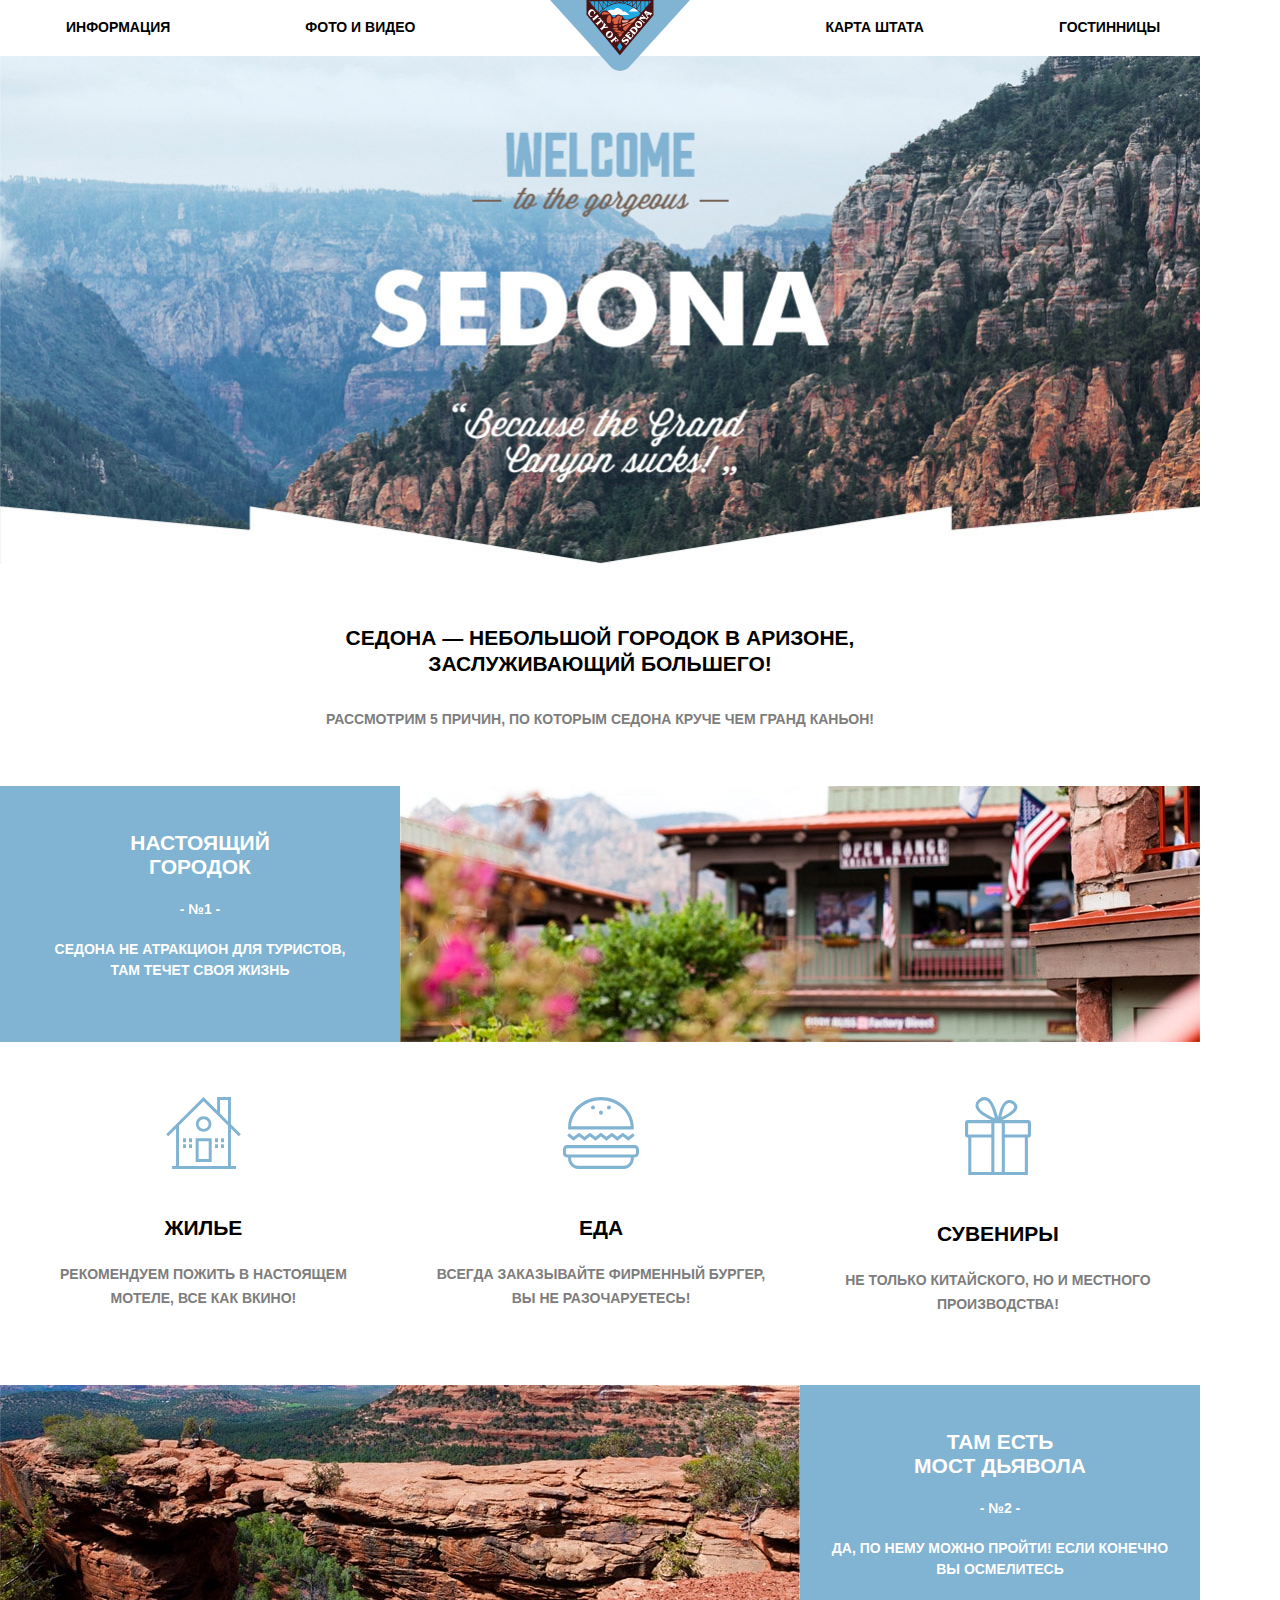
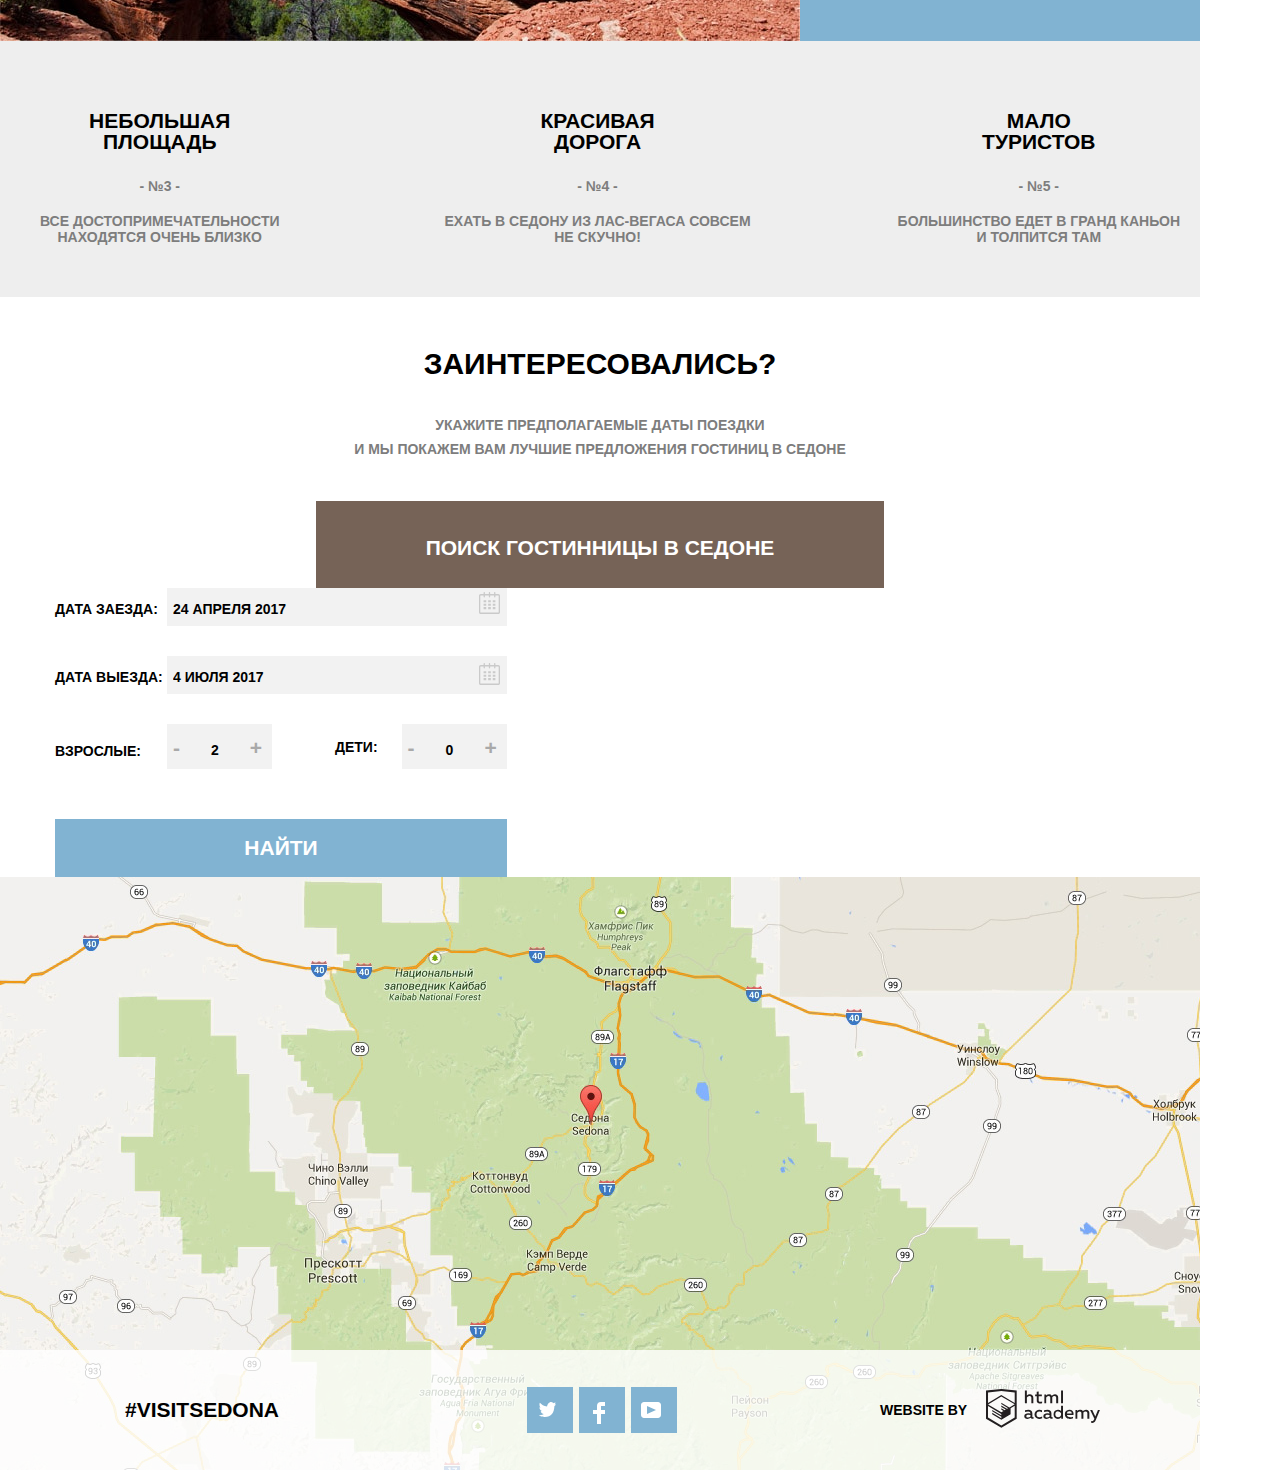
==== index.html @ 0175abb4 "сетка и адаптация размеров" ====
<!DOCTYPE html>
<html lang='ru'>
  <head>
    <meta charset='utf-8'>
    <title>HTML Academy: Sedona</title>
	<link href="css/normalize.css" rel="stylesheet">
    <link href="css/style.css" rel="stylesheet">
    <link href="https://fonts.googleapis.com/css?family=PT+Sans:400,700" rel="stylesheet">
    </head>
      <body>
        <header class='main-header'>
          <nav class='main-navigation'>
            <ul class='site-navigation'>
              <li class='nav-item1'><a href='#'>Информация</a></li>
              <li class='nav-item2'><a href='#'>Фото и видео</a></li>
              <li class='main-header-logo'><a class='main-header-logo' href='index.html'><img src='svg/logo-sedona.svg'  alt='Logo for project Sedona'></a></li>
		      <li class='nav-item4'><a href='#'>Карта штата</a></li>
              <li class='nav-item5'><a href='#'>Гостинницы<a></li>
            </ul>
          </nav>
	      <div class='logo-image'>
	        <img src='img/sedona-logo.jpg' width='1200' height='508' alt='Logo picture Sedona'>
	      </div>
    </header>
    <main class='container'>
      <div>
        <p class='container-title'>
		  Седона — небольшой городок в Аризоне, <br> заслуживающий большего!
		</p>
        <p class='container-text'>
		  Рассмотрим 5 причин, по которым Седона круче чем Гранд Каньон!
		</p>
      </div>
      <div class='picture-service-1'>
	    <div class='block-picture-house'>
		  <h3 class='visually-hidden'>
		    Изображение города
		  </h3>
		  <img src='img/hotel-photo.jpg' class='service-picture-1' alt='sedona promo'>
		</div>
        <div class='service-block-1'>
			<p class='picture-title'>
			  Настоящий <br> городок
			</p> 
			<p class='picture-text'>
			  - №1 -
			</p>
			<p class='info-text'>
			  Седона не атракцион для туристов, <br> там течет своя жизнь 
			</p>
		</div>
      </div>
	  
      <section class='service'>
        <h2 class='visually-hidden'>
		  Услуги Седоны
		</h2>
        <ul class='service-content'>
          <li class='service-item-1'>
            <img src='svg/icon-1.svg' height='72px' alt='Жилье'>
            <p class='item-title'>
              Жилье
            </p class='service-article-1'>
            <p>
              Рекомендуем пожить в настоящем <br> мотеле, все как вкино!
            </p>
          </li>
          <li class='service-item-2'>
            <img src='svg/icon-3.svg' height='72px' alt='Еда'>
            <p class='item-title'>
              Еда
            </p>
            <p class='service-article-2'>
              Всегда заказывайте фирменный бургер, <br> вы не разочаруетесь! 
            </p>
          </li>
          <li class='service-item'>
            <img src='svg/icon-2.svg' height='78px' alt='Сувениры'>
            <p class='item-title'>
              Сувениры
            </p>
            <p class='service-article-3'>
              Не только китайского, но и местного <br> производства!  
            </p>
          </li>
        </ul>  
      </section>
      <div class='picture-service-2'>
	    <div class='block-picture-bridge'>
		  <h3 class='visually-hidden'>
		    Изображение моста
	      </h3>
          <img src='img/devil-photo.jpg' height='256' width='800' alt='sedona promo'>
		</div>
        <div class='service-block-1'>
		  <p class='picture-title'>
		    Там есть <br> Мост Дьявола 
		  </p>
          <p class='picture-text'>
		    - №2 -
		  </p>
          <p class='info-text'>
		    Да, по нему можно пройти! Если конечно <br> вы осмелитесь
		  </p>
		</div>
      </div>
      <section class='info-345'>
        <h2 class='visually-hidden'>
		  Информация о Седоне
		</h2>
        <ul class='service-2'>
          <li class='service-item-3'>
            <p class='item-title-service'>
              Небольшая <br> площадь
            </p>
            <p class='infoindex-2'>
              - №3 -
            </p>
            <p>
              Все достопримечательности <br> находятся очень близко 
            </p>  
          </li>
          <li class='service-item-4'>
            <p class='item-title-service'>
              Красивая <br> дорога
            </p>
            <p class='infoindex-2'>
              - №4 -
            </p>
            <p>
              Ехать в Седону из Лас-Вегаса совсем <br> не скучно!  
            </p>  
          </li>
          <li class='service-item'>
            <p class='item-title-service'>
              Мало <br> туристов 
            </p>
            <p class='infoindex-2'>
              - №5 -
            </p>
            <p>
            Большинство едет в Гранд Каньон <br> и толпится там  
            </p>  
          </li>
        </ul>  
      </section>
      <section class='registration'>
	    <div class='registration-text'>
		  <p class='container-title-2'>
		    Заинтересовались?
		  </p>
		  <p class='container-text button-container'>
		    Укажите предполагаемые даты поездки <br> и мы покажем вам лучшие предложения гостиниц в Седоне
		  </p> 
		</div>
		<div class='search-data-button'>
		  <a class='search-data' href='#'>
		    Поиск гостинницы в Седоне
		  </a>
		</div>
      </section>
	</main> 
    <section class='reservation-block'> 
      <form action='https://echo.htmlacademy.ru' method='post'>
        <div class='departure-block'>
		  <label class='departure-label' for='departure-in'>
			Дата заезда:   
		  </label>
		  <div class='input-wrap'>
		    <input
			  class='departure-input'
		      value='24 апреля 2017'
			  type='text'
			  name='departure-in'
			  id='departure-in'
			  placeholder='24 апреля 2017'
			>
			<svg class='calendar-in' xmlns='http://www.w3.org/2000/svg' width='21' height='22' viewBox='0 0 21 22'>
			  <path class='calendar-path' fill='#cacaca' d='M19.251 2.025h-2.845V.648c0-.381-.294-.689-.656-.689-.363 0-.656.308-.656.689v1.377h-3.938V.648c0-.381-.294-.689-.655-.689-.363 0-.657.308-.657.689v1.377H5.906V.648c0-.381-.294-.689-.656-.689-.363 0-.657.308-.657.689v1.377H1.75C.784 2.025 0 2.847 0 3.862v16.302C0 21.179.784 22 1.75 22h17.501c.966 0 1.749-.821 1.749-1.836V3.862c0-1.015-.783-1.837-1.749-1.837zm.437 18.139a.448.448 0 0 1-.437.459H1.75a.45.45 0 0 1-.438-.459V3.862a.45.45 0 0 1 .438-.459h2.844v1.378c0 .381.294.689.657.689.362 0 .656-.308.656-.689V3.403h3.938v1.378c0 .381.294.689.657.689.361 0 .655-.308.655-.689V3.403h3.938v1.378c0 .381.293.689.656.689.362 0 .656-.308.656-.689V3.403h2.845c.241 0 .437.206.437.459v16.302z'/><path fill='#cacaca' d='M4.594 8.225h2.625v2.066H4.594zM4.594 11.668h2.625v2.067H4.594zM4.594 15.112h2.625v2.066H4.594zM9.188 15.112h2.625v2.066H9.188zM9.188 11.668h2.625v2.067H9.188zM9.188 8.225h2.625v2.066H9.188zM13.781 15.112h2.625v2.066h-2.625zM13.781 11.668h2.625v2.067h-2.625zM13.781 8.225h2.625v2.066h-2.625z'/>
			</svg>
			<span class='visually-hidden'>
			  календарь
			</span>	
		  </div>
        </div>	
        <div class='departure-block'>
		  <label class='departure-label' for='departure-out'>
		    Дата выезда:   
		  </label>
		  <div class='input-wrap'>
		    <input
			  class='departure-input'
			  value='4 июля 2017'
			  type='text'
			  name='departure-out'
			  id='departure-out'
			  placeholder='4 июля 2017'
		    >
		    <svg class='calendar-out' xmlns='http://www.w3.org/2000/svg' width='21' height='22' viewBox='0 0 21 22'>
		      <path class='calendar-path' fill='#cacaca' d='M19.251 2.025h-2.845V.648c0-.381-.294-.689-.656-.689-.363 0-.656.308-.656.689v1.377h-3.938V.648c0-.381-.294-.689-.655-.689-.363 0-.657.308-.657.689v1.377H5.906V.648c0-.381-.294-.689-.656-.689-.363 0-.657.308-.657.689v1.377H1.75C.784 2.025 0 2.847 0 3.862v16.302C0 21.179.784 22 1.75 22h17.501c.966 0 1.749-.821 1.749-1.836V3.862c0-1.015-.783-1.837-1.749-1.837zm.437 18.139a.448.448 0 0 1-.437.459H1.75a.45.45 0 0 1-.438-.459V3.862a.45.45 0 0 1 .438-.459h2.844v1.378c0 .381.294.689.657.689.362 0 .656-.308.656-.689V3.403h3.938v1.378c0 .381.294.689.657.689.361 0 .655-.308.655-.689V3.403h3.938v1.378c0 .381.293.689.656.689.362 0 .656-.308.656-.689V3.403h2.845c.241 0 .437.206.437.459v16.302z'/><path fill='#cacaca' d='M4.594 8.225h2.625v2.066H4.594zM4.594 11.668h2.625v2.067H4.594zM4.594 15.112h2.625v2.066H4.594zM9.188 15.112h2.625v2.066H9.188zM9.188 11.668h2.625v2.067H9.188zM9.188 8.225h2.625v2.066H9.188zM13.781 15.112h2.625v2.066h-2.625zM13.781 11.668h2.625v2.067h-2.625zM13.781 8.225h2.625v2.066h-2.625z'/>
		    </svg>
		    <span class='visually-hidden'>
		      календарь
		    </span>	
          </div>
		</div>
		
        <div class='visitors-block'>		
          <div class='adult-block'>
            <div class='wrapper-people-1'>
		      <div class='adult-label'>
				<label for='adult'>
				  Взрослые:
				</label>
			  </div>
			  <div class='people-number-block'>
			    <span class='visually-hidden'>
				  минус
				</span>
				<button class='button-minus' type='button'>
				  -
				</button>
				<input class='people-input' type='search-text' name='adult' id='adult' value='2' placeholder='2'>
				<span class='visually-hidden'>
				  плюс
				</span>
				<button class='button-plus' type='button'>
				  +
				</button>
			  </div>
		    </div>
          </div>		
		  <div class='child-block'>
            <div class='wrapper-people-2'>
			  <div class='child-label'>
		        <label class='children-label' for='adult'>
			      Дети:
			    </label>
			  </div>
			  <div class='people-number-block' >
			    <span class='visually-hidden'>
			      минус
			    </span>
				<button class='button-minus' type='button'>
				  -
				</button>
				<input class='people-input' type='search-text' name='adult' id='adult' value='0' placeholder='0'>
				<span class='visually-hidden'>
				  плюс
				</span>
				<button class='button-plus' type='button'>
				  +
				</button>
			  </div>
            </div>
		  </div>
        </div>		
        <div >	
          <button class='search-button-index'>
            найти
          </button>
        </div>	
      </form>
	  
	  
    </section>
	<section class='map'>
      <img class='map_img' src='img/map.jpg' alt='Седона на карте'>
    </section>
	<footer class='footer-contacts footer-margin'>
	  <div class='contacts'>
        <div class='footer-block-tag'>
          <p class='footer-tag'>
            <a href='#'>
			  #visitsedona
			</a> 
          </p>
        </div>
        <div class='footer-block-social'>
		  <div class='social-button'>
			<a href='#'>
			  <span class='visually-hidden'>
			    Twitter-web
			  </span>
			  <svg xmlns="http://www.w3.org/2000/svg" xmlns:xlink="http://www.w3.org/1999/xlink" width="17" height="15" viewBox="0 0 17 15">
			    <path fill="#FFF" d="M10.95.144c1.685-.496 2.984.27 3.577 1.179.673-.231 1.331-.481 2.011-.708a2.345 2.345 0 0 1-.857 1.768c.685.17 1.304-.491 1.304-.491-.169 1-1.006 1.788-1.563 2.024-.231 6.75-3.175 11.217-10.077 11.082h-.446c-.41 0-4.164-.46-4.898-1.887 2.271.196 3.893-.422 4.693-1.177-.96-.3-2.679-.477-2.979-2.95.349.106.564.228 1.19.119C1.705 8.247.374 7.53.448 5.33c.285.328 1.067.536 1.34.472C1.085 5.561-.182 2.442.894.85c1.818 1.854 3.735 3.606 7.152 3.773C8.254 2.33 9.183.793 10.95.144z"/>
			  </svg>   
			</a>
		  </div>
		  <div class='social-button'>
		    <a href='#'>
			  <span class='visually-hidden'>Facebook-web</span>
			    <svg xmlns="http://www.w3.org/2000/svg" width="12" height="22" viewBox="0 0 12 22">
				  <path fill="#FFF" d="M12 4V0H8a4 4 0 0 0-4 4v4H0v4h4v10h4V12h4V8H8V4h4z"/>
				</svg>		   
			</a>
		  </div>
		  <div class='social-button'>
		    <a href='#'>
			  <span class='visually-hidden'>
			    Youtube-web
			  </span>
			  <svg xmlns='http://www.w3.org/2000/svg' xmlns:xlink='http://www.w3.org/1999/xlink' width='20' height='16' viewBox='0 0 20 16'>
			    <path fill='#ffffff' d='M17 0H3C1.35 0 0 1.35 0 3v10c0 1.65 1.35 3 3 3h14c1.65 0 3-1.35 3-3V3c0-1.65-1.35-3-3-3zM6.027 11.998V4.002L15.014 8l-8.987 3.998z'/>
			  </svg>
			</a>
		  </div>	 
        </div>	
        <div class='footer-block-copyrite'> 
          <div class='footer-text-1'>
		    website by 
	      </div>
		  <div class='footer-text-2'>
		    <span class='visually-hidden'>
			  logo-html-academy
			</span>
			<a href='https://htmlacademy.ru/'>
			  <svg id="Layer_1" data-name="Layer 1" xmlns="http://www.w3.org/2000/svg" width='114' viewBox="0 0 108.08 36.85"><title>logo-htmlacademy</title>
				<path class='footer-copyrite-path' d="M44.61,26.88a2,2,0,0,0,.55-0.1v1.33a3.25,3.25,0,0,1-1.18.21,1.67,1.67,0,0,1-1.67-1,4.84,4.84,0,0,1-3.14,1.08c-1.51,0-2.91-.83-2.91-2.55,0-2.13,2-2.79,3.71-2.79a11.08,11.08,0,0,1,2.17.25v-0.3c0-1-.76-1.77-2.19-1.77a7.42,7.42,0,0,0-3,.64v-1.7a10.21,10.21,0,0,1,3.19-.55c2.36,0,3.81,1.12,3.81,3.65v3a0.54,0.54,0,0,0,.49.59h0.17Zm-6.44-1.13A1.35,1.35,0,0,0,39.63,27h0.11a3.39,3.39,0,0,0,2.41-1V24.58a9.72,9.72,0,0,0-1.81-.21c-1,0-2.16.33-2.16,1.38h0Zm12.36-6.11a5,5,0,0,1,2.57.64V22a4.08,4.08,0,0,0-2.3-.7,2.75,2.75,0,1,0,0,5.49,5,5,0,0,0,2.43-.64v1.71a6.27,6.27,0,0,1-2.76.57A4.21,4.21,0,0,1,46,24.51q0-.21,0-0.41a4.32,4.32,0,0,1,4.18-4.46h0.38Zm12.17,7.24a2,2,0,0,0,.55-0.1v1.33a3.25,3.25,0,0,1-1.18.21,1.67,1.67,0,0,1-1.67-1,4.84,4.84,0,0,1-3.14,1.08c-1.51,0-2.91-.83-2.91-2.55,0-2.13,2-2.79,3.71-2.79a11.08,11.08,0,0,1,2.17.25v-0.3c0-1-.76-1.77-2.19-1.77a7.42,7.42,0,0,0-3,.64v-1.7a10.21,10.21,0,0,1,3.19-.55c2.36,0,3.81,1.12,3.81,3.65v3a0.54,0.54,0,0,0,.49.59h0.17Zm-6.44-1.13A1.35,1.35,0,0,0,57.73,27h0.11a3.39,3.39,0,0,0,2.41-1V24.58a9.72,9.72,0,0,0-1.81-.21c-1.06,0-2.16.33-2.16,1.38h0ZM73,16V28.2H71.35V26.88a3.88,3.88,0,0,1-3.19,1.54,4.4,4.4,0,0,1,0-8.78,3.81,3.81,0,0,1,3,1.3V16H73Zm-4.53,5.22a2.76,2.76,0,1,0,0,5.52A2.86,2.86,0,0,0,71.15,25V23A2.91,2.91,0,0,0,68.49,21.27ZM79,19.64c3.31,0,4.46,2.68,3.92,5.09H76.7c0.21,1.5,1.67,2.11,3.19,2.11a6.11,6.11,0,0,0,2.64-.59v1.6a7.14,7.14,0,0,1-3,.57C77,28.42,74.78,27,74.78,24a4.18,4.18,0,0,1,4-4.39H79Zm0.09,1.54a2.28,2.28,0,0,0-2.44,2.1v0.06H81.3A2,2,0,0,0,79.13,21.18Zm5.73,7V19.87h1.65v1a3.81,3.81,0,0,1,2.78-1.27A2.86,2.86,0,0,1,91.89,21a4.12,4.12,0,0,1,2.91-1.33A3.06,3.06,0,0,1,98,23V28.2h-1.9V23.05a1.59,1.59,0,0,0-1.42-1.75H94.42a2.8,2.8,0,0,0-2.07,1.12V28.2h-1.9V23.05A1.59,1.59,0,0,0,89,21.31H88.8a3,3,0,0,0-2.21,1.29v5.63H84.86Zm21.31-8.33h1.9l-3.91,9.46c-0.9,2.17-2.09,2.86-3.35,2.86a4.76,4.76,0,0,1-1.1-.14V30.46a2.86,2.86,0,0,0,.85.12c0.9,0,1.58-.64,2.07-1.9l0.17-.42-4-8.4h2l2.86,6.29ZM38.73,1.46V6.22a3.81,3.81,0,0,1,2.7-1.14,3.25,3.25,0,0,1,3.44,3.4v5.15H43V8.72a1.81,1.81,0,0,0-1.61-2h-0.3a2.93,2.93,0,0,0-2.32,1.39v5.52h-1.9V1.46h1.9ZM49.94,2.31v3h3V6.91h-3v3.81c0,1.1.5,1.46,1.58,1.46a4.49,4.49,0,0,0,1.69-.33v1.6A6.8,6.8,0,0,1,51,13.8a2.55,2.55,0,0,1-2.86-2.74V6.89H46.58V5.26h1.5V2.74Zm5.4,11.31V5.28H57v1A3.81,3.81,0,0,1,59.77,5a2.86,2.86,0,0,1,2.6,1.33A4.12,4.12,0,0,1,65.28,5,3.06,3.06,0,0,1,68.44,8.4v5.21h-1.9V8.46a1.59,1.59,0,0,0-1.42-1.75H64.89a2.8,2.8,0,0,0-2.07,1.12v5.78h-1.9V8.46A1.59,1.59,0,0,0,59.5,6.71H59.27A3,3,0,0,0,57.06,8v5.63H55.34ZM71.17,1.45H73V13.6H71.17V1.45ZM14.71,0H14.55L0,1.54V28.21l14.55,8.66,14.55-8.66V1.54Zm12.5,27.1L14.55,34.64,1.9,27.12V16.18l12.59,7.5V25L5.86,19.9v1.31l8.68,5.21v1.39L5.87,22.65V24l8.68,5.21,8.75-5.24V18.31L27.2,16V27.12Zm0-12.53-3.48,2-1.6,1L14.51,13v1.31L21,18.23H21l-0.14.09-1,.54-5.37-3.2V17l4.24,2.52-1,.67-3.2-1.9v1.31l2.1,1.24L14.5,22.1,2,14.65,14.51,7.11Zm0-1.32L14.49,5.76,1.91,13.25v-10L14.56,1.92,27.21,3.25v10h0Z" transform="translate(0 -0.02)" fill="#231f20"/>
			  </svg>
			</a>
			<h3 class='visually-hidden'>
			  html academy
			</h3>
	      </div>
	    </div>
	  </div> 
    </footer>
  </body>
</html>
---- css/style.css ----
body {
  font-family: 'PTSans', Arial, sans-serif;
  font-size: 14px;
  font-weight: bold;
  color: black;
  text-transform: uppercase;
  list-style: none;
  height: 26px;
  width: 1200px;
}

.main-navigation{
	display:flex;
	flex-direction:row;
    align-content: flex-start;
}
.nav-item5{
	list-style: none;
}

.nav-item1,
.nav-item2,
.nav-item4,
.main-header-logo{
	color:black;
	padding-right: 135px;
	list-style: none;
}


.nav-item1,
.nav-item2,
.nav-item4,
.nav-item5{
	margin-bottom: 20px;
}


.main-header-logo{
	min-width: 140px;
	min-height: 70px;
}

.main-header-logo{
  z-index:1;  
}

.site-navigation{
	position: absolute;
	box-sizing:border-box;
	display:flex;
	align-items:center;
	margin:0;
	width:1200px;
	padding-left:66px;
}

.logo-image{
	position: relative;
    z-index:-1;
    margin-top:56px;	
}

.site-navigation a:hover,
.site-navigation a:focus,
.site-navigation a:active{
  color: #81b3d2;
}

.navigation-current{
	color: #766357;
	list-style:none;
}

.button:hover,
.button:focus,
.button:active {
  background-color: #663d15;
}

.block-picture-house{
	box-sizing:border-box;
	max-width:800px;
	order: 2;
}

.picture-service-2{
	display:flex;
	flex-direction:row;	
	height:256px;
}

.picture-service-1{
	display:flex;
	flex-direction:row;	
	height:256px;
}

.service{
	display: flex;
	flex-direction: row;
	padding-left:20px; 
	padding-top: 25px;
}

.service-item{
	align-items:center;
}

.service-item-1{
    padding-right:90px; 
	box-sizing:border-box;
	min-width: 280px;
}
.service-item-2{
	padding-right:80px; 
	box-sizing:border-box;
	min-width: 290px;
}
.service-item-3{
	padding-right:165px;
	box-sizing:border-box;
}
.service-item-4{
	padding-right:147px;
}

.block-picture-house{
	box-sizing: border-box;
	min-width: 800px;
	min-height: 256px;
}

.footer-text-1{
    align-self:center;	
}

.container{
	box-sizing:border-box;
	margin-top:40px;
}

.footer-text-2{
	align-self:center;
}

.service-block-1{
	color: white;
	background-color: #81b3d2;
	width:400px;
	height: 256px;
	text-align: center;
	padding-top: 24px;
	box-sizing:border-box;
	order: 1;
	padding-left:31px;
	padding-right:31px;
}

.infoindex-2{
	box-sizing: border-box;
	padding-top:5px;
	padding-bottom:5px;
}

.block-picture-bridge{
	box-sizing: border-box;
	min-width: 800px;
	min-height: 256px;

}

.picture-title{
	font-size: 21px;
	font-weight: bold;
	min-height: 21px;
}

.picture-text{
	box-sizing: border-box;
	margin-top: 22px;
	margin-bottom:22px;
}


.visually-hidden {
  position: absolute;
  clip: rect(0 0 0 0);
  width: 1px;
  height: 1px;
  margin: -1px;
}

.map_img{
	max-width:1200px;
}

a {
  text-decoration: none;
  color: black;
}

.service-2{
	background-color: #eeeeee;
	display: flex;
	flex-direction: row;
	margin: 0;
	min-height: 256px;
	box-sizing: border-box;
	text-align: center;
	color: #7d7d7d;
	list-style: none;
	padding-top: 30px;
}

.service-block{
	text-align: center;
}

.service-content{
	list-style: none;
	display: flex;
	margin:0;
}

.info-text{
	line-height: 21px;
	font-size: 14px;	
}

.service,
.container-text{
	text-align: center;
	color: #7d7d7d;
	list-style: none;
	line-height: 24px;
	margin-top: 30px;
	margin-bottom: 55px;
}

.button-container{
	margin-bottom: 40px;
}

.registration{
	box-sizing: border-box;
	min-height:290px;
	text-align: center;
	display: flex;
	flex-direction:column;
	justify-content: flex-end;
}

.container-title-2{
    color: black;
    font-size: 30px;
    text-align: center;	
	min-height: 36px;
	margin-top:50px;
	
}

.search-data-button{
	background-color: #766357;
	box-sizing: border-box;
	width: 568px;
	height: 87px;
	text-align: center;
	padding-top: 34px;
	align-self: center;
}

.info-345{
	box-sizing: border-box;
	min-height:255;
}


.item-title,
.container-title{
	color: black;
    font-size: 21px;
	font-weight: bold;
    text-align: center;	
	line-height: 26px;
	padding-top:18px;
}

.item-title-service{
	color: black;
    font-size: 21px;
	font-weight: bold;
    text-align: center;	
	line-height: 21px;
	padding-top:18px;
}

.search-data-button:hover{
background-color: #8d796d;	
}

.search-data{
	color: white;
	font-size: 21px;
	font-weight: bold;
	text-align: center;
	line-height: 26px;
	
}

.button-search{
	font: inherit;
	background-color: #81b3d2;
	color: white;
	font-size: 21px;
	line-height: 26px;
	font-weight: bold;
	text-align: center;
	text-transform: uppercase;
	border: none;
}

.button-search:hover {
	background-color: #669ec0;
}


.search-block{
	font-weight: bold;
}

.button-minus {
	font-size: 21px;
	font-weight: bold;
	color: #a9a9a9;
	background-color: #f2f2f2;
	border: none;
	cursor: pointer;
	line-height: 26px;
}

.button-plus {
	font-size: 21px;
	line-height: 26px;
	font-weight: bold;
 	color: #a9a9a9;
	background-color: #f2f2f2;
	border: none;
	cursor: pointer;
	margin-right:-13px;
	margin-top: 10px;
	
}

.reservation-block{
	font-family: 'PTSans', Arial, sans-serif;
	font-size: 14px;
	font-weight: bold;
	color: black;
	text-transform: uppercase;
    list-style: none;
    line-height: 26px;
	width: 568px;
	padding-left: 55px;
	padding-right: 55px;
	box-sizing: border-box;
}

.clear-float{
	clear: both;
}

.input-wrap{
   font: inherit;
   background: #f2f2f2;	
   min-width: 340px;
   box-sizing: border-box;
   padding: 4px;   
}

.departure-input{
    font-size: 14px;
    font-weight: bold;
    color: black;
    text-transform: uppercase;
	color: black;
	border: none;
	background: transparent;
	min-width: 300px;
	padding-bottom: 2px;
}

.departure-label{
	min-width: 112px;
	padding-top: 8px;
	
}

.departure-block {
     margin-bottom: 30px;
     display: flex; 	 
}

.adult-label{
	box-sizing: border-box;
    width: 112px;
	padding-top: 8px;
}

.children-label{
	box-sizing: border-box;
	position: relative;
	width: 112px;
	padding-top: 8px;
	padding-left: 45px;
	margin-right:24px;
}



.people-number-block{
	box-sizing: border-box;
	background: #f2f2f2;	
    width: 105px;
    box-sizing: border-box;
	
}

.wrapper-people-1{
	display:flex;
	box-sizing: border-box;
	width:235px;
	align-items:center;
}

.wrapper-people-2{
	display:flex;
	box-sizing: border-box;
	width:218px;
	align-items:center;
}

.visitors-block{
	display:flex;
	box-sizing: border-box;
	width: 458px;
}

.search-text{
	color:black;
}

.people-input{	
    font: inherit;
	background-color:transparent;
    box-sizing: border-box;
	border: none;
}

.map{
	position:absolute; 
	position: bottom;
	z-index:-1;
}

.footer-contacts{
	position: relative;
	background-color: rgba(255,255,255,0.8);
	z-index:1;
}

.footer-margin{
	margin-top:473px;
}

.contacts{
	display:flex;
	margin-left: 125px;
	margin-right:100px;
	justify-content: space-between;	
    min-height:120px;
}

.footer-tag a {
	font-size: 21px;
	font-weight: bold;
	line-height: 26px;
}

.footer-tag a:hoover{
	cursor: pointer;
}

.footer-block-tag{
	display:flex;
	justify-content:center;
	align-items:center;
	box-sizing: border-box;
	width: 155;
}


.footer-block-social{
	display:flex;
	justify-content:center;
	align-items:center;
	box-sizing: border-box;
	width: 155;
	margin-left: 50px;
}

.footer-block-copyrite{
	display:flex;
	justify-content:space-between;
	box-sizing: border-box;
	width: 220px;
	align-items:center;
}

.social-button{
	padding-top: 15px;
	padding-right: 5px;
	background-color: #81b3d2;
	text-align: center;
	box-sizing: border-box;
	width: 46px;
	height: 46px;
	text-align: center;
	
}

.social-button a{
	text-align: center;
}

.social-button:hover,
.social-button:focus,
.button-search:hover,
.button-search:focus,
.search-button-index:hover,
.search-button-index:focus{
	background-color: #669ec0;
	box-sizing: border-box;
}

.footer-copyrite-path: hover,
.footer-copyrite-path: focus{
	fill: #81b3d2;
}

.calendar-path: active,
.calendar-path: focuse,
.calendar-path: hover{
	fill: #81b3d2;
}

.button-plus: hover,
.button-plus: focus,
.button-minus: focus,
.button-minus: hover{
	fill: #81b3d2;
}

.adult-block{
	box-sizing: border-box;
}

.child-block{
	box-sizing: border-box;
	width: 230px;
}

.people-input{
	font: inherit;
	width: 50px;
	height: 38px;
	text-align: center;
	background-color: #f2f2f2;
	border: none;
}

.calendar-in {	
	top: 63px;
	right: 63px;
	cursor: pointer;
	background: none;
	border: none;
}  

.calendar-out{
    position: relative;
	cursor: pointer;
    top: 3px;
}


.infrastructure,
.house-type,
.price-option{
	border:none;
}

.price-option{
	position:right;
	margin-left:318px;	
}


.filter-ul{
	 list-style: none;
}

.filter-li {
	padding-bottom: 29px;
	font-size: 14px;
	line-height: 21px;
}

.filter-title-1,
.filter-title-2{
   font-size: 16px;
   font-weight: bold;
   line-height: 21px;
   padding-left:30px;
   padding-top:30px;
}

.filter-title-3{
   font-size: 16px;
   font-weight: bold;
   line-height: 21px;
   padding-top:30px;
}

.price-input{
	font: inherit;
	background: transparent;
	border: 2px solid white;
	border-radius: 2px;
	outline: none;
	cursor: pointer;
    color: white;
    box-sizing: border-box;	
	height: 30px;
}

.filter-button{	
	font: inherit;
	font-size: 14px;
	line-height: 21px; 
	color: white;
	text-transform: uppercase;
	background: transparent;
	border: 2px solid white;
	border-radius: 2px;
	outline: none;
	cursor: pointer;	
}

.filter-button:hover,
.filter-button:focus,
.filter-button:active {
	color: black;
	background: white;
}

.filter{
  background: #365266 url("../img/bg-hotel.jpg") no-repeat;
  color: white;
  background-position: top center;
  background-repeat: no-repeat;	
  width:1200px;
  height: 218px;
  display:flex;
}

.infrastructure{
	box-sizing: border-box;
	text-align: left;
}

input[type='checkbox'] + label {
	position: relative;
	padding-bottom: 18px;
	padding-left: 42px;
	cursor: pointer;
	line-height: 21px;
}

input[type='checkbox'] + label::before {
	content: '';
	position: absolute;
	top: -4px;
	left: -6px;
	min-width: 27px;
	min-height: 23px;
	background-image: url('../svg/checkbox-off.svg');
	background-repeat: no-repeat;
}
input[type="checkbox"]:checked + label::before {
	background-image: url("../svg/checkbox-on.svg");
}
input[type="checkbox"]:disabled + label::before {
	background-image: url("../svg/checkbox-off-disabled.svg");
}
input[type="checkbox"]:disabled + label {
	color: #6a6a6a;
	cursor: auto;
}
input[type="checkbox"]:checked:disabled + label::before {
	background-image: url("../svg/checkbox-on-disabled.svg");
}
input[type="checkbox"]:checked:disabled + label {
	color: #6a6a6a;
	cursor: auto;
}
input[type="checkbox"]:focus + label {
	outline: thin dotted;
	outline: 5px auto;
}

.price-range {
  position: relative;
  margin-bottom: 32px;
  box-sizing: border-box;
  text-align:center;
}
.price-range .scale {
  min-height: 2px;
  background-color: #ffffff;
  opacity: 0.3;
}

.price-range .bar {
  width: 80%;
  height: 2px;
}

.range-toggle {
  position: absolute;
  top: -9px;
  min-width: 4px;
  min-height: 4px;
  border-radius: 50%;
  cursor: pointer;
  background: #ababab;
  border: 8px solid #ffffff;
}
.range-toggle-min {
  left: 0;
}

.range-toggle-max {
  right: 50px;
}

.search-options{
	display:flex;
	align-items:center;
	box-sizing: border-box;
	min-height: 86px;
	border-bottom: 1px solid #e5e5e5;
}
.search-criteria{
	display:flex;
}

.search-criteria{
	font-weight:bold;
}
.arrows{
	margin-left:410px
}

.search-parameters{
	display:flex;
	box-sizing: border-box;
	width:280px;
	font-size:12px;
	line-height: 18px;
	justify-content: space-between;
}

.search-parameters,
.serach-arrows{
	list-style: none;
	font-size: 12px;
	
}


.search-result{
	font-size: 21px;
	font-weight: bold;
	margin-left:73px;
	margin-right:50px;
	box-sizing: border-box;
	width:150px;
}

 .search-parameters a{
	color:#b6b6b6;
	text-decoration: underline dotted #b6b6b6;	
}

.search-parameters a:hover ,
.search-parameters a:focus,
.search-parameters a:active {
  font-size: 12px;
  min-height: 18px;
  color:#81b3d2;
  text-decoration: none;
}
.serach-results{
	margin:0;
}

.price-min-max{
	margin-bottom: 20px;
}

.price-input{
	font: inherit;
	text-align:center;
}

.search-arrows{
	display: flex;
	box-sizing: border-box;
	width: 35px;
}

.serach-arrows-path:hover,
.serach-arrows-path:focus,
.serach-arrows-path:active{
	fill: #81b3d2;
}


.house-title{
	font-size: 21px;
	color: black;
	font-weight: bold;
    text-align: left;
	
}

.catalog-list{
	display:flex;
	font-size: 14px;
	color: #b6b6b6;
	margin-left:73px;
	border-bottom: 1px solid #e5e5e5;
	align-items:center;
	box-sizing: border-box;
	height:150px;
	
}

.catalog-list .button{
	font: inherit;
	background-color: #766357;
	font-weight:bold;
}

.catalog-list .button:hover,
.catalog-list .button:focus,
.catalog-list .button:active{
	background-color: #81b3d2;
}

.button-info{
	font: inherit;
	min-width: 110px;
	min-height: 27px;
	box-sizing: border-box;
	text-align: center;
	vertical-align: center;
	background-color: #81b3d2;
	padding-top: 3px;
}

.button-reservation{
	width: 142px;
	height: 27px;
	box-sizing: border-box;
	text-align: center;
	font-size: 14px;
	background-color: #766357;
    padding-top: 3px;	
}

.button-reservation a,
.button-info a{
    color:white;
    font-weight:bold;
	line-height: 21px;
    padding-top: 15px;	
}

.rate-stars{
	margin-top:0px;
	margin-bottom:30px;
	box-sizing: border-box;
}

.rate-number{
    background-color: #f2f2f2;
	padding-top: 10px;
	min-width: 110px;
	min-height: 27px;
	text-align: center;
	line-height: 21px;
}

.catalog-picture{
	box-sizing: border-box;
	min-width:135px;
	min-height: 150px;
	padding-top:30px; 
	vertical-align:center;
}

.catalog-info{
	min-width:270px;
	min-height:150px;
	box-sizing: border-box;
	margin-left:30px;
	vertical-align:center;
	padding: 30px 0 30px 0;	
}
.catalog-rate{
	position: relative;
	text-align:right;
	width:110px;
	box-sizing: border-box;
	height:150px;
	margin-left:520px;
	padding-top:30px;
    padding-bottom:30px;
}

.arrow-up{
	margin-right:13px;
}

.catalog-type{
	position: absolute;
	box-sizing: border-box;
	min-width:110px;
	min-height:65px;
	display:flex;
	padding-top: 7px;
	flex-direction: column;
	justify-content: space-between;
}

.catalog-reservation{
	position: relative;
	box-sizing: border-box;
	min-width:142px;
	min-height:65px;
	margin-left:116px;
	display:flex;
	padding-top: 7px;
	flex-direction: column;
	justify-content: space-between;
}

.social-button{
	box-sizing: border-box;
	min-width: 46px;
	min-height: 48 px;
	margin-right: 6px;	
}

.search-button-index{
	box-sizing: border-box;
	width:452px;
	min-height:58px;
	border:none;
	background-color:#81b3d2;
	font: inherit;
	color: white;
    font-size: 21px;
    text-transform: uppercase;
    line-height: 26px;
	margin-top: 50px;
}
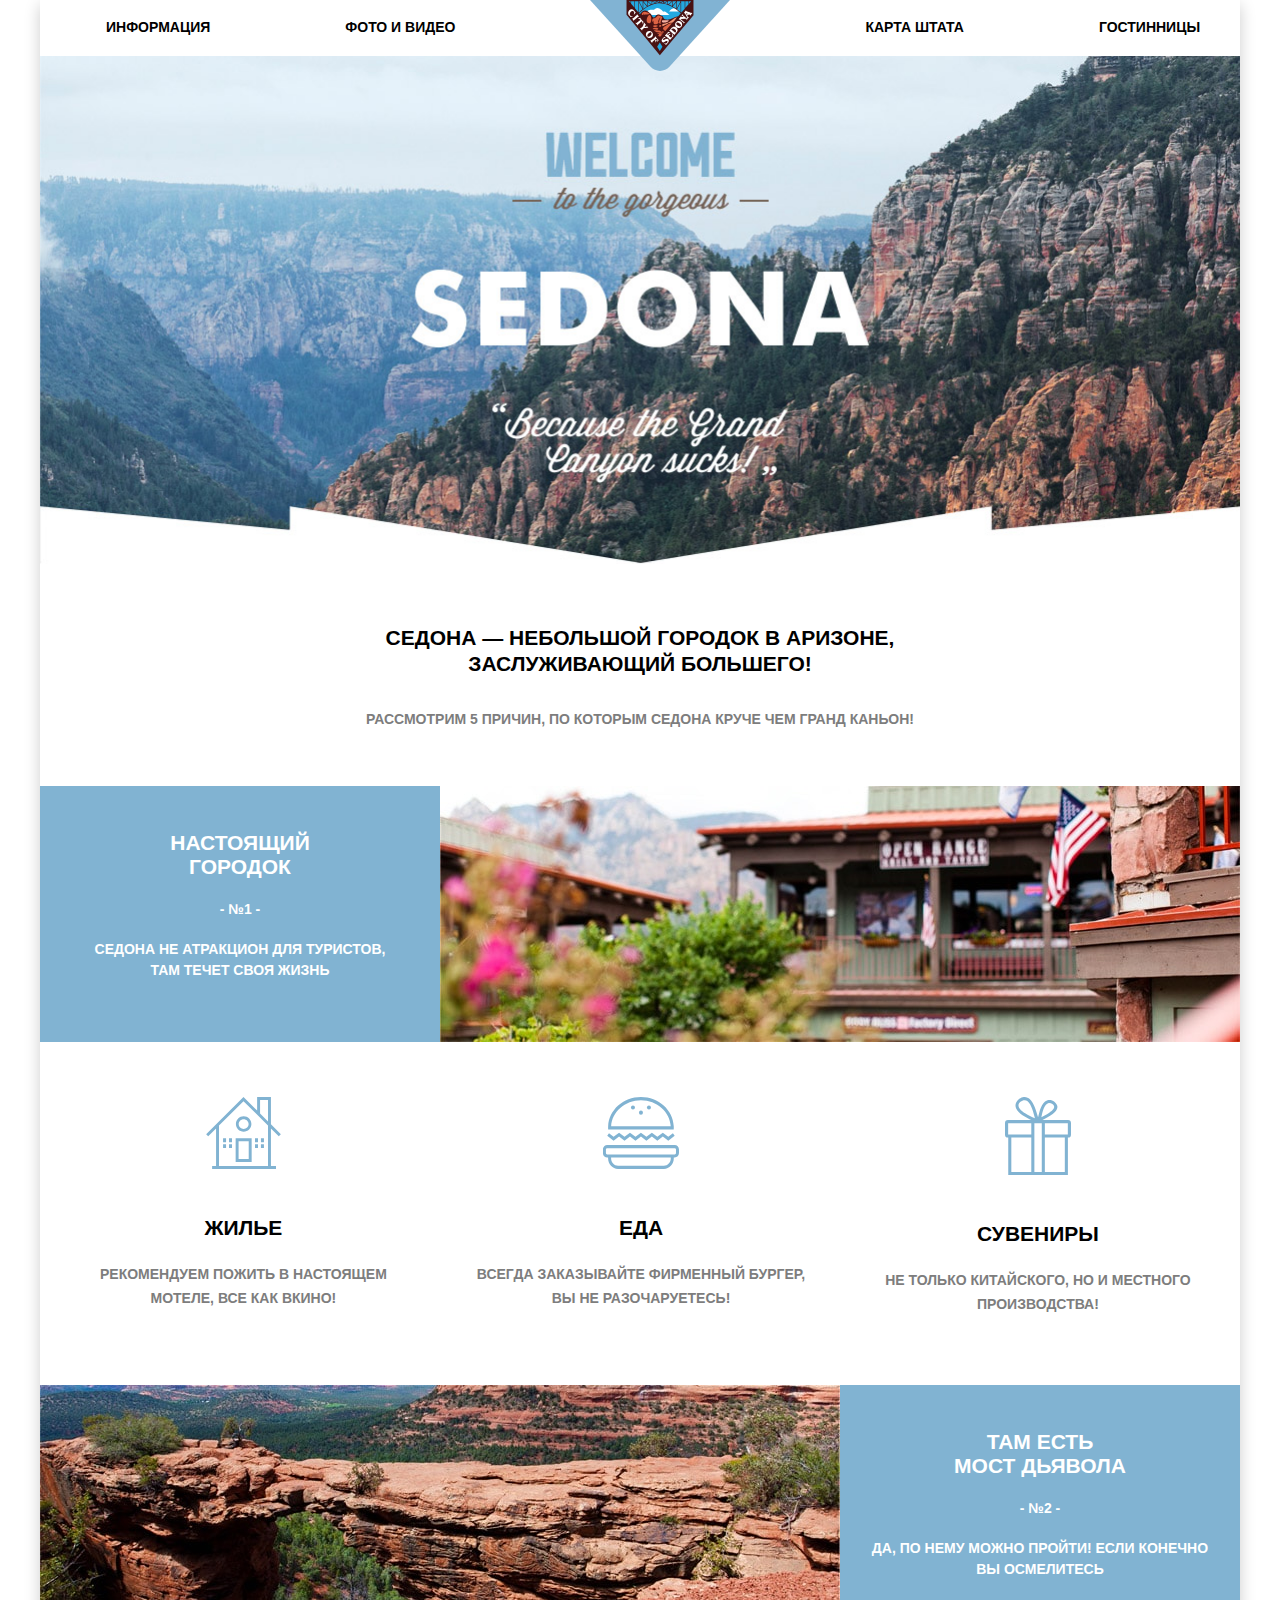
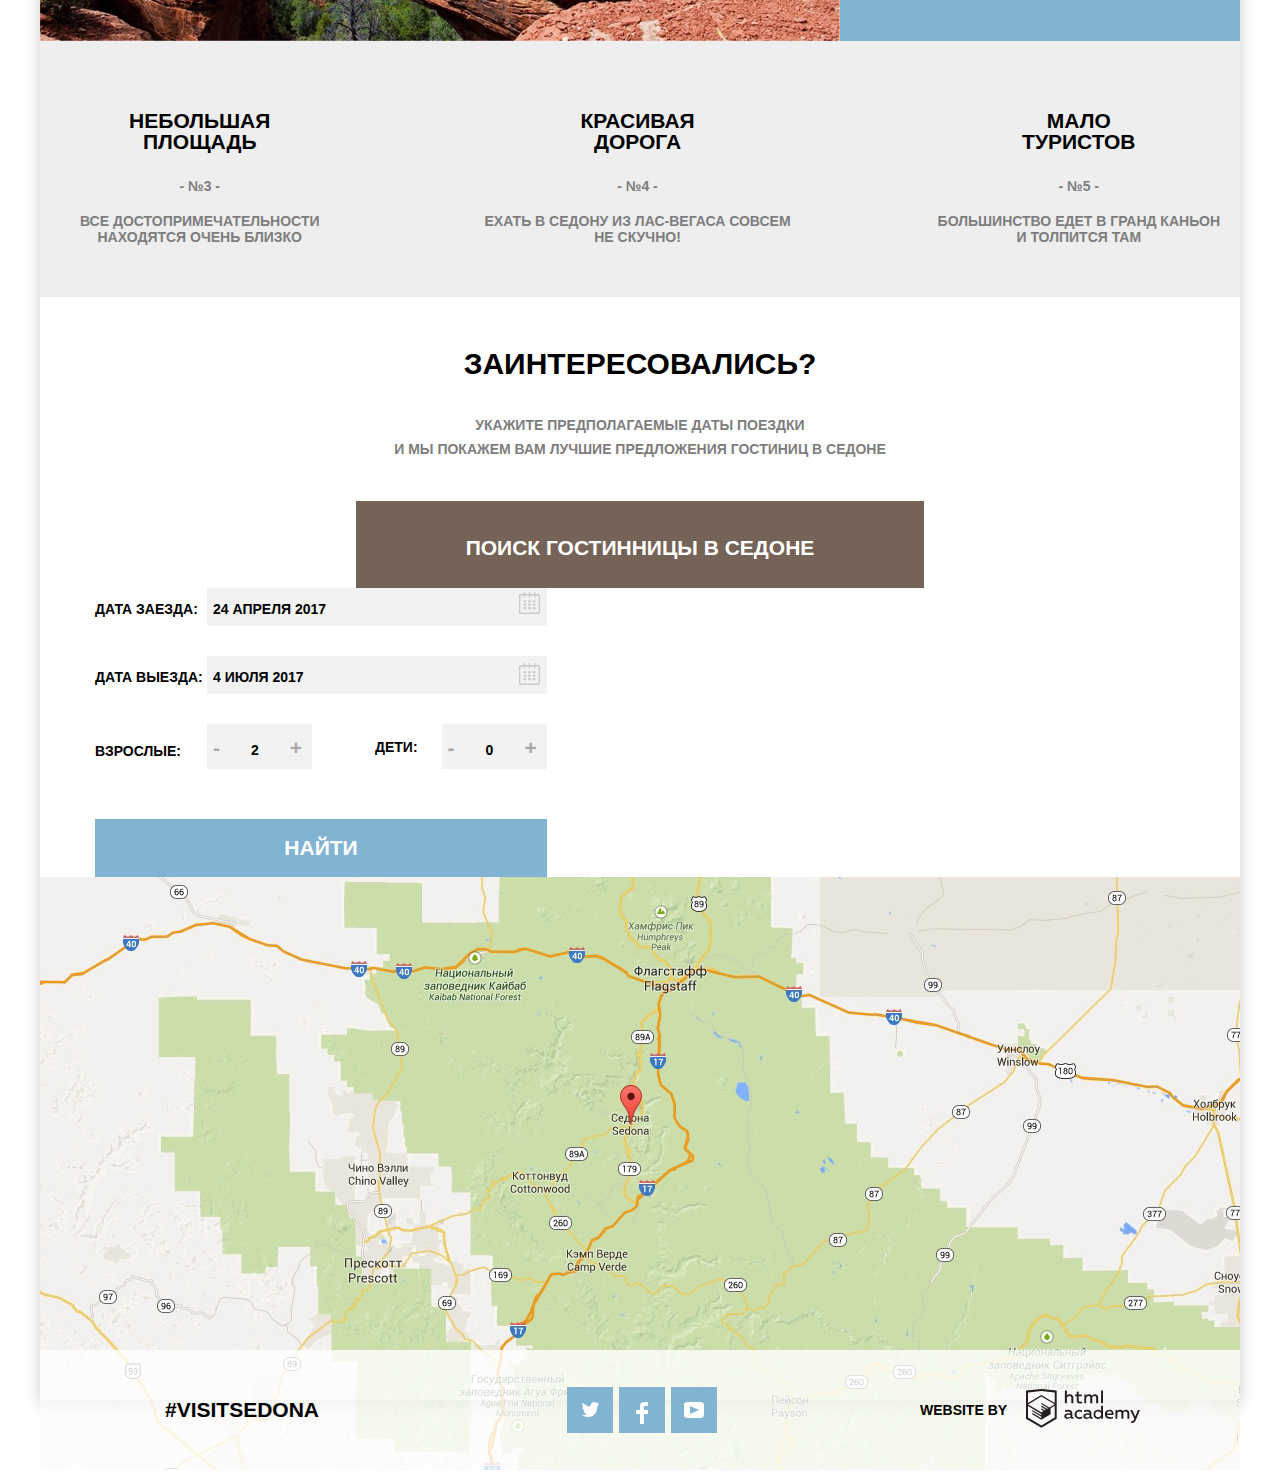
==== commit abbe8723: "сетка+декор" ====
--- a/index.html
+++ b/index.html
@@ -8,22 +8,45 @@
     <link href="css/style.css" rel="stylesheet">
     <link href="https://fonts.googleapis.com/css?family=PT+Sans:400,700" rel="stylesheet">
     </head>
-      <body>
-        <header class='main-header'>
+    <body>
+    <header class='main-header'>
           <nav class='main-navigation'>
             <ul class='site-navigation'>
-              <li class='nav-item1'><a href='#'>Информация</a></li>
-              <li class='nav-item2'><a href='#'>Фото и видео</a></li>
-              <li class='main-header-logo'><a class='main-header-logo' href='index.html'><img src='svg/logo-sedona.svg'  alt='Logo for project Sedona'></a></li>
-		      <li class='nav-item4'><a href='#'>Карта штата</a></li>
-              <li class='nav-item5'><a href='#'>Гостинницы<a></li>
+              <li class='nav-item1'>
+			    <a href='#'>
+				  Информация
+				</a>
+			  </li>
+              <li class='nav-item2'>
+			    <a href='#'>
+				  Фото и видео
+				</a>
+			  </li>
+              <li class='main-header-logo'>
+			    <a class='main-header-logo' href='index.html'>
+				  <img src='svg/logo-sedona.svg'  alt='Logo for project Sedona'>
+				</a>
+			  </li>
+		      <li class='nav-item4'>
+			    <a href='#'>
+				  Карта штата
+				</a>
+			  </li>
+              <li class='nav-item5'>
+			    <a href='./catalog.html'>
+			      Гостинницы
+				</a>
+			  </li>
             </ul>
-          </nav>
+          </div>
 	      <div class='logo-image'>
 	        <img src='img/sedona-logo.jpg' width='1200' height='508' alt='Logo picture Sedona'>
-	      </div>
+	      </nav>
     </header>
     <main class='container'>
+	  <h1 class='visually-hidden'>
+	    HTML Sedona
+	  </h1>
       <div>
         <p class='container-title'>
 		  Седона — небольшой городок в Аризоне, <br> заслуживающий большего!
--- a/css/style.css
+++ b/css/style.css
@@ -7,7 +7,13 @@
   list-style: none;
   height: 26px;
   width: 1200px;
-}
+  	-webkit-box-shadow: 0px 5px 15 0px rgba(0, 0, 1, 0.2);
+	        box-shadow: 0px 5px 15px 0px rgba(0, 0, 1, 0.2); 
+	width: 1200px;
+	min-height: 3000px;
+	margin: 0 auto;
+}
+
 
 .main-navigation{
 	display:flex;
@@ -531,6 +537,7 @@
 
 .social-button a{
 	text-align: center;
+	padding-left: 6px;
 }
 
 .social-button:hover,
@@ -836,7 +843,6 @@
 	fill: #81b3d2;
 }
 
-
 .house-title{
 	font-size: 21px;
 	color: black;
@@ -857,17 +863,21 @@
 	
 }
 
-.catalog-list .button{
-	font: inherit;
-	background-color: #766357;
-	font-weight:bold;
-}
-
-.catalog-list .button:hover,
-.catalog-list .button:focus,
-.catalog-list .button:active{
-	background-color: #81b3d2;
-}
+.button-reservation:hover,
+.button-reservation:focus,
+.button-reservation:active{
+	background-color: #887e78;
+}
+
+
+.button-info:hover,
+.button-info:focus,
+.button-info:active{
+	background-color: #669ec0;
+	box-sizing: border-box;
+}
+
+
 
 .button-info{
 	font: inherit;
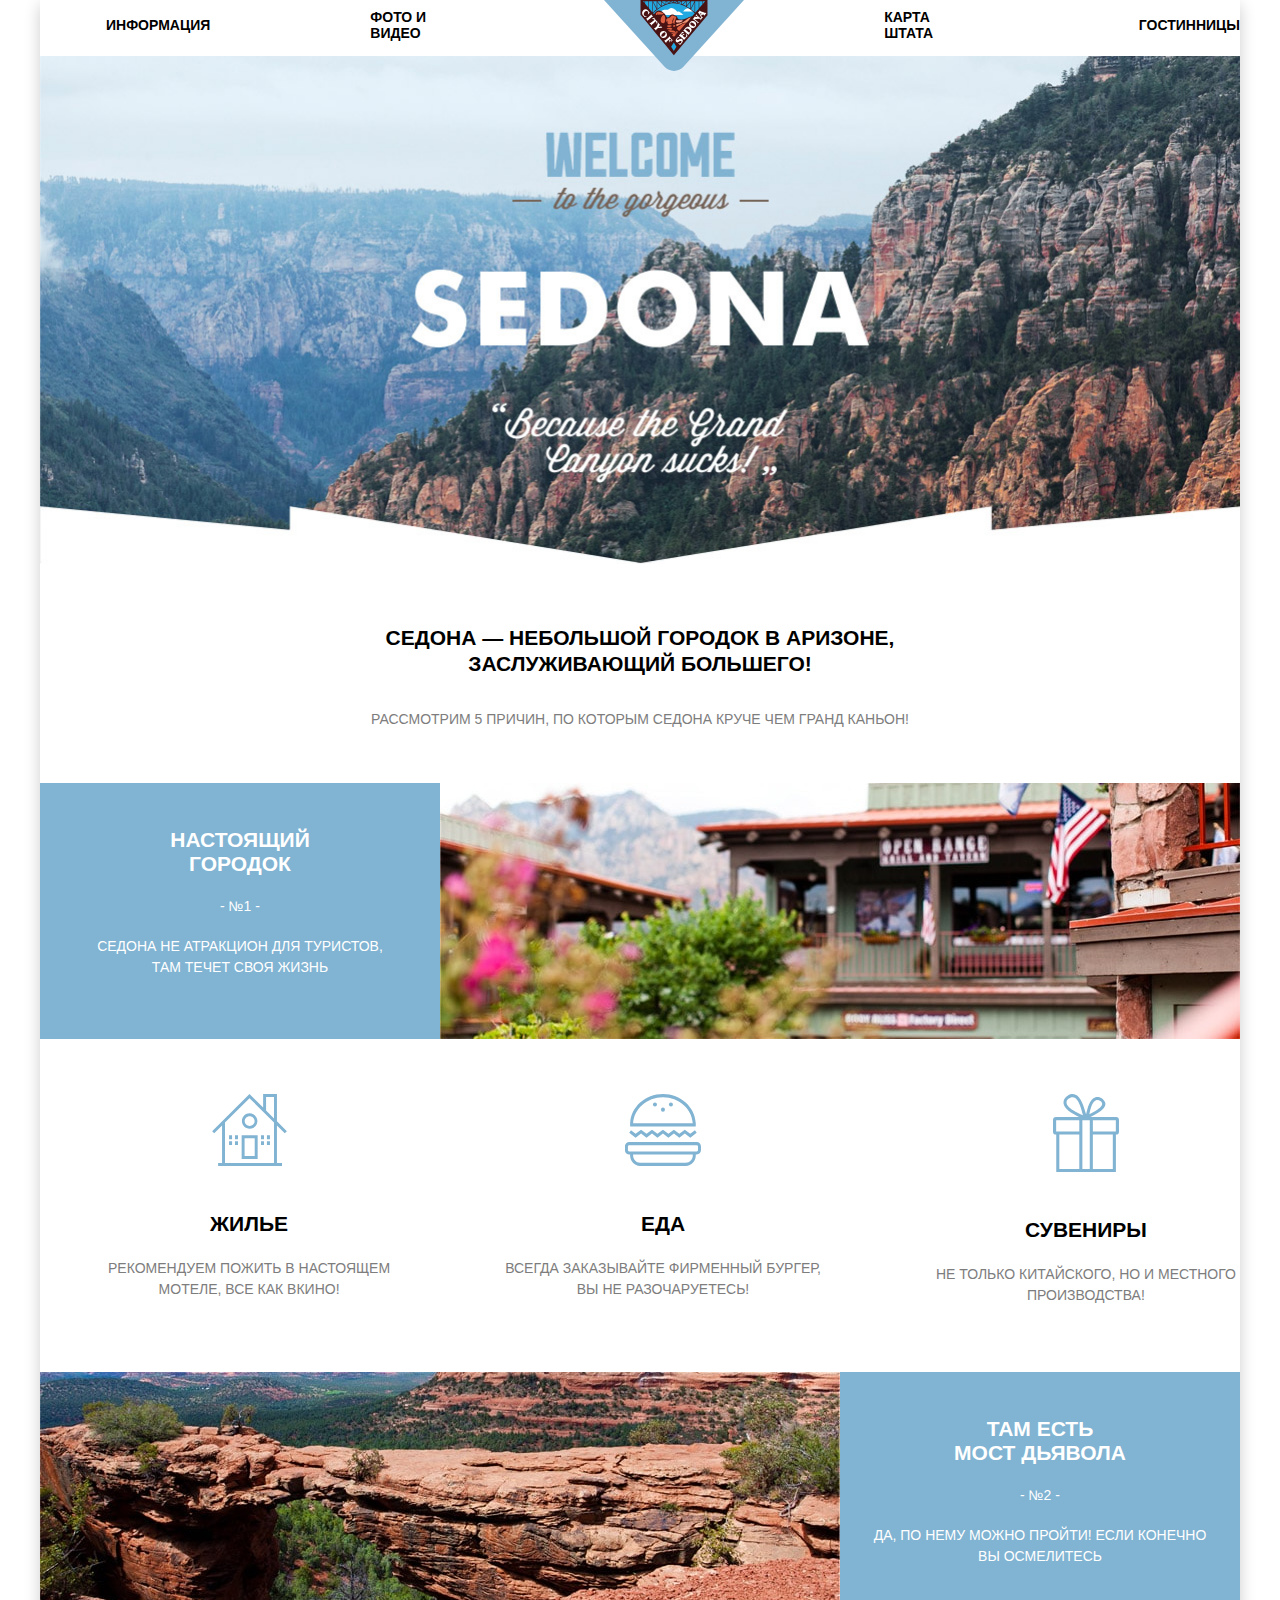
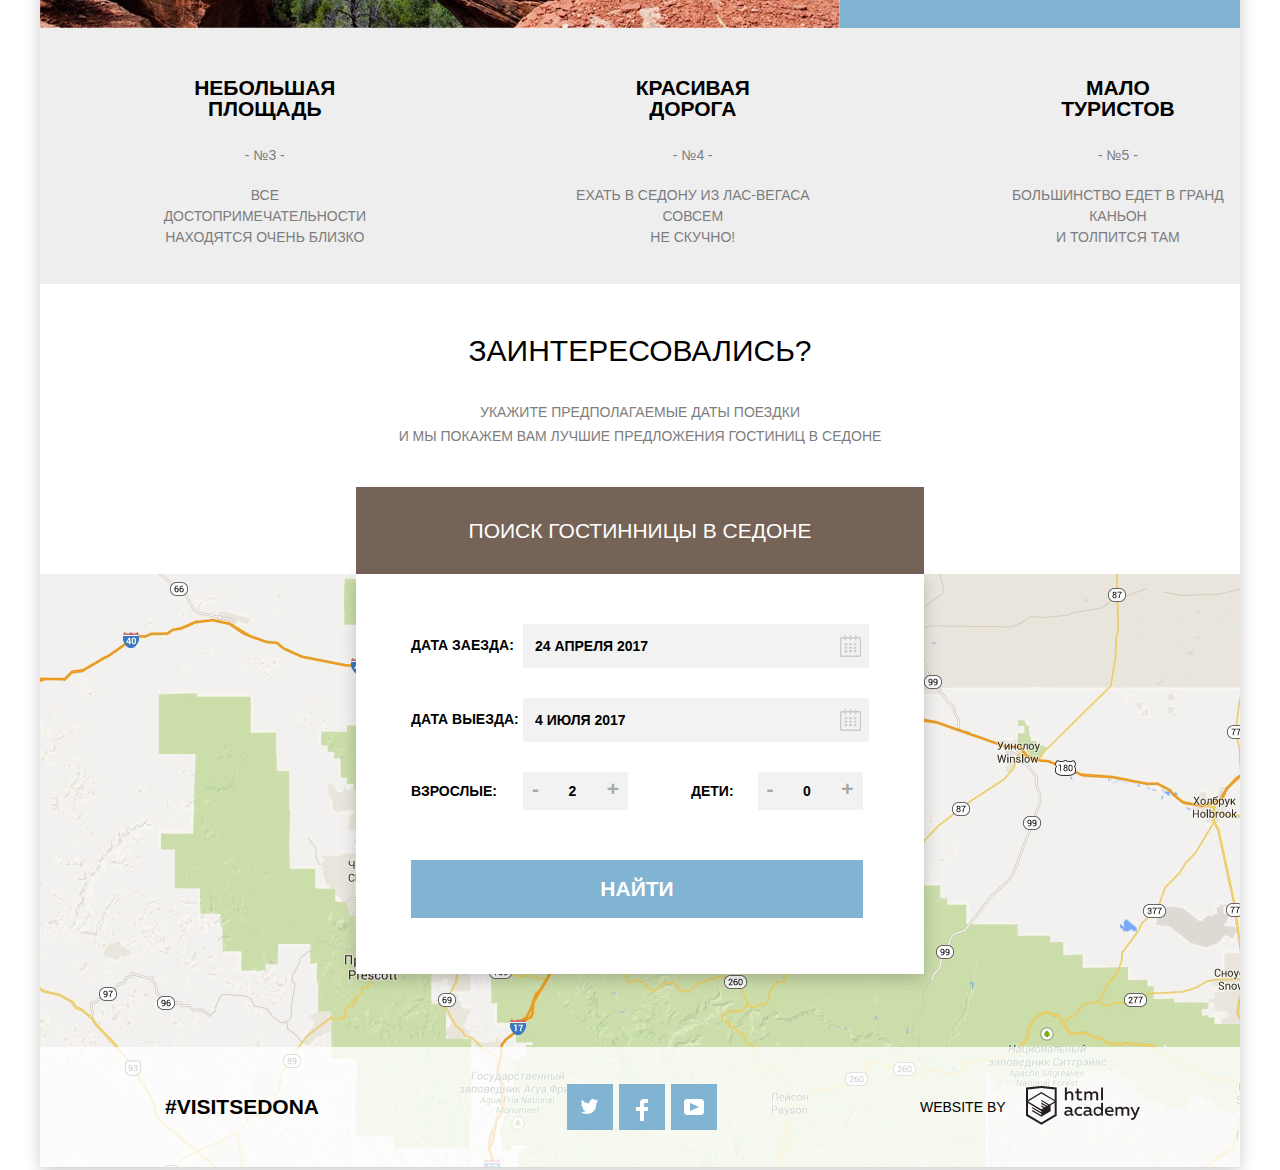
==== commit 2f0e988f: "CSS дополненный (оформление контента)" ====
--- a/index.html
+++ b/index.html
@@ -3,45 +3,46 @@
 <html lang='ru'>
   <head>
     <meta charset='utf-8'>
-    <title>HTML Academy: Sedona</title>
+    <title>HTML Academy: Sedona
+	</title>
 	<link href="css/normalize.css" rel="stylesheet">
     <link href="css/style.css" rel="stylesheet">
     <link href="https://fonts.googleapis.com/css?family=PT+Sans:400,700" rel="stylesheet">
-    </head>
-    <body>
+  </head>
+  <body>
     <header class='main-header'>
-          <nav class='main-navigation'>
-            <ul class='site-navigation'>
-              <li class='nav-item1'>
-			    <a href='#'>
-				  Информация
-				</a>
-			  </li>
-              <li class='nav-item2'>
-			    <a href='#'>
-				  Фото и видео
-				</a>
-			  </li>
-              <li class='main-header-logo'>
-			    <a class='main-header-logo' href='index.html'>
-				  <img src='svg/logo-sedona.svg'  alt='Logo for project Sedona'>
-				</a>
-			  </li>
-		      <li class='nav-item4'>
-			    <a href='#'>
-				  Карта штата
-				</a>
-			  </li>
-              <li class='nav-item5'>
-			    <a href='./catalog.html'>
-			      Гостинницы
-				</a>
-			  </li>
-            </ul>
-          </div>
-	      <div class='logo-image'>
-	        <img src='img/sedona-logo.jpg' width='1200' height='508' alt='Logo picture Sedona'>
-	      </nav>
+      <nav class='main-navigation'>
+        <ul class='site-navigation'>
+          <li class='nav-item1'>
+		    <a href='#'>
+			  Информация
+			</a>
+		  </li>
+          <li class='nav-item2'>
+		    <a href='#'>
+			  Фото и видео
+			</a>
+		  </li>
+          <li class='main-header-logo'>
+		    <a class='main-header-logo' href='index.html'>
+		      <img src='svg/logo-sedona.svg'  alt='Logo for project Sedona'>
+			</a>
+		  </li>
+		  <li class='nav-item4'>
+		    <a href='#'>
+		      Карта штата
+			</a>
+		  </li>
+          <li class='nav-item5'>
+		    <a href='./catalog.html'>
+		      Гостинницы
+			</a>
+		  </li>
+        </ul>
+      </nav>
+	  <div class='logo-image'>
+	    <img class='img_sedona_logo' src='img/sedona-logo.jpg'  alt='Logo picture Sedona'>
+	  </div>
     </header>
     <main class='container'>
 	  <h1 class='visually-hidden'>
@@ -60,21 +61,20 @@
 		  <h3 class='visually-hidden'>
 		    Изображение города
 		  </h3>
-		  <img src='img/hotel-photo.jpg' class='service-picture-1' alt='sedona promo'>
+		  <img class='img_hotel_photo' src='img/hotel-photo.jpg' class='service-picture-1' alt='sedona promo'>
 		</div>
         <div class='service-block-1'>
-			<p class='picture-title'>
-			  Настоящий <br> городок
-			</p> 
-			<p class='picture-text'>
-			  - №1 -
-			</p>
-			<p class='info-text'>
-			  Седона не атракцион для туристов, <br> там течет своя жизнь 
-			</p>
+	      <p class='picture-title'>
+		    Настоящий <br> городок
+		  </p> 
+		  <p class='picture-text'>
+			- №1 -
+		  </p>
+		  <p class='info-text'>
+		    Седона не атракцион для туристов, <br> там течет своя жизнь 
+		  </p>
 		</div>
       </div>
-	  
       <section class='service'>
         <h2 class='visually-hidden'>
 		  Услуги Седоны
@@ -98,7 +98,7 @@
               Всегда заказывайте фирменный бургер, <br> вы не разочаруетесь! 
             </p>
           </li>
-          <li class='service-item'>
+          <li class='service-item-3'>
             <img src='svg/icon-2.svg' height='78px' alt='Сувениры'>
             <p class='item-title'>
               Сувениры
@@ -114,7 +114,7 @@
 		  <h3 class='visually-hidden'>
 		    Изображение моста
 	      </h3>
-          <img src='img/devil-photo.jpg' height='256' width='800' alt='sedona promo'>
+          <img class='img_devil_photo' src='img/devil-photo.jpg' alt='sedona promo'>
 		</div>
         <div class='service-block-1'>
 		  <p class='picture-title'>
@@ -128,12 +128,13 @@
 		  </p>
 		</div>
       </div>
+	  
       <section class='info-345'>
         <h2 class='visually-hidden'>
 		  Информация о Седоне
 		</h2>
         <ul class='service-2'>
-          <li class='service-item-3'>
+          <li class='service-item-4'>
             <p class='item-title-service'>
               Небольшая <br> площадь
             </p>
@@ -144,7 +145,7 @@
               Все достопримечательности <br> находятся очень близко 
             </p>  
           </li>
-          <li class='service-item-4'>
+          <li class='service-item-5'>
             <p class='item-title-service'>
               Красивая <br> дорога
             </p>
@@ -155,7 +156,7 @@
               Ехать в Седону из Лас-Вегаса совсем <br> не скучно!  
             </p>  
           </li>
-          <li class='service-item'>
+          <li class='service-item-6'>
             <p class='item-title-service'>
               Мало <br> туристов 
             </p>
@@ -173,17 +174,16 @@
 		  <p class='container-title-2'>
 		    Заинтересовались?
 		  </p>
-		  <p class='container-text button-container'>
+		  <div class='container-text button-container'>
 		    Укажите предполагаемые даты поездки <br> и мы покажем вам лучшие предложения гостиниц в Седоне
-		  </p> 
-		</div>
-		<div class='search-data-button'>
-		  <a class='search-data' href='#'>
+		  </div> 
+		</div>
+		<button class='search-data-button'>
 		    Поиск гостинницы в Седоне
-		  </a>
-		</div>
+		</button>
       </section>
 	</main> 
+	
     <section class='reservation-block'> 
       <form action='https://echo.htmlacademy.ru' method='post'>
         <div class='departure-block'>
@@ -199,7 +199,7 @@
 			  id='departure-in'
 			  placeholder='24 апреля 2017'
 			>
-			<svg class='calendar-in' xmlns='http://www.w3.org/2000/svg' width='21' height='22' viewBox='0 0 21 22'>
+			<svg class='calendar calendar-1' xmlns='http://www.w3.org/2000/svg' width='21' height='22' viewBox='0 0 21 22'>
 			  <path class='calendar-path' fill='#cacaca' d='M19.251 2.025h-2.845V.648c0-.381-.294-.689-.656-.689-.363 0-.656.308-.656.689v1.377h-3.938V.648c0-.381-.294-.689-.655-.689-.363 0-.657.308-.657.689v1.377H5.906V.648c0-.381-.294-.689-.656-.689-.363 0-.657.308-.657.689v1.377H1.75C.784 2.025 0 2.847 0 3.862v16.302C0 21.179.784 22 1.75 22h17.501c.966 0 1.749-.821 1.749-1.836V3.862c0-1.015-.783-1.837-1.749-1.837zm.437 18.139a.448.448 0 0 1-.437.459H1.75a.45.45 0 0 1-.438-.459V3.862a.45.45 0 0 1 .438-.459h2.844v1.378c0 .381.294.689.657.689.362 0 .656-.308.656-.689V3.403h3.938v1.378c0 .381.294.689.657.689.361 0 .655-.308.655-.689V3.403h3.938v1.378c0 .381.293.689.656.689.362 0 .656-.308.656-.689V3.403h2.845c.241 0 .437.206.437.459v16.302z'/><path fill='#cacaca' d='M4.594 8.225h2.625v2.066H4.594zM4.594 11.668h2.625v2.067H4.594zM4.594 15.112h2.625v2.066H4.594zM9.188 15.112h2.625v2.066H9.188zM9.188 11.668h2.625v2.067H9.188zM9.188 8.225h2.625v2.066H9.188zM13.781 15.112h2.625v2.066h-2.625zM13.781 11.668h2.625v2.067h-2.625zM13.781 8.225h2.625v2.066h-2.625z'/>
 			</svg>
 			<span class='visually-hidden'>
@@ -220,7 +220,7 @@
 			  id='departure-out'
 			  placeholder='4 июля 2017'
 		    >
-		    <svg class='calendar-out' xmlns='http://www.w3.org/2000/svg' width='21' height='22' viewBox='0 0 21 22'>
+		    <svg class='calendar calendar-2' xmlns='http://www.w3.org/2000/svg' width='21' height='22' viewBox='0 0 21 22'>
 		      <path class='calendar-path' fill='#cacaca' d='M19.251 2.025h-2.845V.648c0-.381-.294-.689-.656-.689-.363 0-.656.308-.656.689v1.377h-3.938V.648c0-.381-.294-.689-.655-.689-.363 0-.657.308-.657.689v1.377H5.906V.648c0-.381-.294-.689-.656-.689-.363 0-.657.308-.657.689v1.377H1.75C.784 2.025 0 2.847 0 3.862v16.302C0 21.179.784 22 1.75 22h17.501c.966 0 1.749-.821 1.749-1.836V3.862c0-1.015-.783-1.837-1.749-1.837zm.437 18.139a.448.448 0 0 1-.437.459H1.75a.45.45 0 0 1-.438-.459V3.862a.45.45 0 0 1 .438-.459h2.844v1.378c0 .381.294.689.657.689.362 0 .656-.308.656-.689V3.403h3.938v1.378c0 .381.294.689.657.689.361 0 .655-.308.655-.689V3.403h3.938v1.378c0 .381.293.689.656.689.362 0 .656-.308.656-.689V3.403h2.845c.241 0 .437.206.437.459v16.302z'/><path fill='#cacaca' d='M4.594 8.225h2.625v2.066H4.594zM4.594 11.668h2.625v2.067H4.594zM4.594 15.112h2.625v2.066H4.594zM9.188 15.112h2.625v2.066H9.188zM9.188 11.668h2.625v2.067H9.188zM9.188 8.225h2.625v2.066H9.188zM13.781 15.112h2.625v2.066h-2.625zM13.781 11.668h2.625v2.067h-2.625zM13.781 8.225h2.625v2.066h-2.625z'/>
 		    </svg>
 		    <span class='visually-hidden'>
@@ -280,14 +280,13 @@
 		  </div>
         </div>		
         <div >	
-          <button class='search-button-index'>
+          <button class='search-button-index' type='submit'>
             найти
           </button>
         </div>	
       </form>
-	  
-	  
     </section>
+	
 	<section class='map'>
       <img class='map_img' src='img/map.jpg' alt='Седона на карте'>
     </section>
@@ -306,17 +305,19 @@
 			  <span class='visually-hidden'>
 			    Twitter-web
 			  </span>
-			  <svg xmlns="http://www.w3.org/2000/svg" xmlns:xlink="http://www.w3.org/1999/xlink" width="17" height="15" viewBox="0 0 17 15">
-			    <path fill="#FFF" d="M10.95.144c1.685-.496 2.984.27 3.577 1.179.673-.231 1.331-.481 2.011-.708a2.345 2.345 0 0 1-.857 1.768c.685.17 1.304-.491 1.304-.491-.169 1-1.006 1.788-1.563 2.024-.231 6.75-3.175 11.217-10.077 11.082h-.446c-.41 0-4.164-.46-4.898-1.887 2.271.196 3.893-.422 4.693-1.177-.96-.3-2.679-.477-2.979-2.95.349.106.564.228 1.19.119C1.705 8.247.374 7.53.448 5.33c.285.328 1.067.536 1.34.472C1.085 5.561-.182 2.442.894.85c1.818 1.854 3.735 3.606 7.152 3.773C8.254 2.33 9.183.793 10.95.144z"/>
+			  <svg class='svg-social' xmlns="http://www.w3.org/2000/svg" xmlns:xlink="http://www.w3.org/1999/xlink" width="17" height="15" viewBox="0 0 17 15">
+			    <path fill='#FFF' d="M10.95.144c1.685-.496 2.984.27 3.577 1.179.673-.231 1.331-.481 2.011-.708a2.345 2.345 0 0 1-.857 1.768c.685.17 1.304-.491 1.304-.491-.169 1-1.006 1.788-1.563 2.024-.231 6.75-3.175 11.217-10.077 11.082h-.446c-.41 0-4.164-.46-4.898-1.887 2.271.196 3.893-.422 4.693-1.177-.96-.3-2.679-.477-2.979-2.95.349.106.564.228 1.19.119C1.705 8.247.374 7.53.448 5.33c.285.328 1.067.536 1.34.472C1.085 5.561-.182 2.442.894.85c1.818 1.854 3.735 3.606 7.152 3.773C8.254 2.33 9.183.793 10.95.144z"/>
 			  </svg>   
 			</a>
 		  </div>
 		  <div class='social-button'>
 		    <a href='#'>
-			  <span class='visually-hidden'>Facebook-web</span>
-			    <svg xmlns="http://www.w3.org/2000/svg" width="12" height="22" viewBox="0 0 12 22">
-				  <path fill="#FFF" d="M12 4V0H8a4 4 0 0 0-4 4v4H0v4h4v10h4V12h4V8H8V4h4z"/>
-				</svg>		   
+			  <span class='visually-hidden'>
+			    Facebook-web
+			  </span>
+			  <svg class='svg-social' xmlns="http://www.w3.org/2000/svg" width="12" height="22" viewBox="0 0 12 22">
+				<path fill='#FFF' d="M12 4V0H8a4 4 0 0 0-4 4v4H0v4h4v10h4V12h4V8H8V4h4z"/>
+			  </svg>		   
 			</a>
 		  </div>
 		  <div class='social-button'>
@@ -324,8 +325,8 @@
 			  <span class='visually-hidden'>
 			    Youtube-web
 			  </span>
-			  <svg xmlns='http://www.w3.org/2000/svg' xmlns:xlink='http://www.w3.org/1999/xlink' width='20' height='16' viewBox='0 0 20 16'>
-			    <path fill='#ffffff' d='M17 0H3C1.35 0 0 1.35 0 3v10c0 1.65 1.35 3 3 3h14c1.65 0 3-1.35 3-3V3c0-1.65-1.35-3-3-3zM6.027 11.998V4.002L15.014 8l-8.987 3.998z'/>
+			  <svg class='svg-social' xmlns='http://www.w3.org/2000/svg' xmlns:xlink='http://www.w3.org/1999/xlink' width='20' height='16' viewBox='0 0 20 16'>
+			    <path fill='#FFF' d='M17 0H3C1.35 0 0 1.35 0 3v10c0 1.65 1.35 3 3 3h14c1.65 0 3-1.35 3-3V3c0-1.65-1.35-3-3-3zM6.027 11.998V4.002L15.014 8l-8.987 3.998z'/>
 			  </svg>
 			</a>
 		  </div>	 
--- a/css/style.css
+++ b/css/style.css
@@ -1,17 +1,15 @@
 body {
-  font-family: 'PTSans', Arial, sans-serif;
-  font-size: 14px;
-  font-weight: bold;
-  color: black;
-  text-transform: uppercase;
-  list-style: none;
-  height: 26px;
-  width: 1200px;
-  	-webkit-box-shadow: 0px 5px 15 0px rgba(0, 0, 1, 0.2);
-	        box-shadow: 0px 5px 15px 0px rgba(0, 0, 1, 0.2); 
+    font-family: 'PTSans', Arial, sans-serif;
+    font-size: 14px;
+    color: black;
+    text-transform: uppercase;
+    list-style: none;
+    width: 1200px;
+    box-shadow: 0px 5px 15px 0px rgba(0, 0, 1, 0.2); 
 	width: 1200px;
-	min-height: 3000px;
 	margin: 0 auto;
+	min-height: 100vh;
+	font-stretch: semi-condensed;
 }
 
 
@@ -19,36 +17,54 @@
 	display:flex;
 	flex-direction:row;
     align-content: flex-start;
-}
+	font-weight: bold;
+}
+
+
+.nav-item1{
+	color:black;
+	padding-right: 160px;
+	list-style: none;
+}
+
+.nav-item2{
+	color:black;
+	padding-right: 128px;
+	list-style: none;
+}
+
+.nav-item4{
+	color:black;
+	padding-right: 160px;
+	list-style: none;
+}
+
 .nav-item5{
 	list-style: none;
 }
 
-.nav-item1,
-.nav-item2,
-.nav-item4,
 .main-header-logo{
 	color:black;
-	padding-right: 135px;
+	padding-right: 140px;
 	list-style: none;
 }
-
 
 .nav-item1,
 .nav-item2,
 .nav-item4,
 .nav-item5{
-	margin-bottom: 20px;
+	margin-bottom: 44px;
 }
 
 
 .main-header-logo{
 	min-width: 140px;
 	min-height: 70px;
+	margin-bottom: 20px;
 }
 
 .main-header-logo{
-  z-index:1;  
+    z-index:1;  
 }
 
 .site-navigation{
@@ -67,10 +83,12 @@
     margin-top:56px;	
 }
 
-.site-navigation a:hover,
-.site-navigation a:focus,
+.site-navigation a:hover{
+    color: #81b3d2;
+}
+
 .site-navigation a:active{
-  color: #81b3d2;
+    color: #bdbbbc;
 }
 
 .navigation-current{
@@ -81,7 +99,7 @@
 .button:hover,
 .button:focus,
 .button:active {
-  background-color: #663d15;
+    background-color: #663d15;
 }
 
 .block-picture-house{
@@ -114,21 +132,38 @@
 }
 
 .service-item-1{
-    padding-right:90px; 
+    margin-left:8px;	
 	box-sizing:border-box;
 	min-width: 280px;
+	line-height: 21px;
 }
 .service-item-2{
-	padding-right:80px; 
+	margin-left:115px; 
 	box-sizing:border-box;
 	min-width: 290px;
-}
+	line-height: 21px;
+}
+
 .service-item-3{
-	padding-right:165px;
+	margin-left:115px; 
 	box-sizing:border-box;
-}
+	min-width: 290px;
+	line-height: 21px;
+}
+
 .service-item-4{
-	padding-right:147px;
+	margin-left:40px;
+	box-sizing:border-box;
+	line-height: 21px;
+}
+.service-item-5{
+	margin-left:190px;
+	line-height: 21px;
+}
+
+.service-item-6{
+	margin-left:170px;
+	line-height: 21px;
 }
 
 .block-picture-house{
@@ -148,6 +183,15 @@
 
 .footer-text-2{
 	align-self:center;
+	cursor:pointer;
+}
+
+.footer-text-2:hover path{
+	fill:#81b3d2;
+}
+
+.footer-text-2:active path{
+	fill:#bdbbbc;
 }
 
 .service-block-1{
@@ -188,22 +232,44 @@
 	margin-bottom:22px;
 }
 
-
 .visually-hidden {
-  position: absolute;
-  clip: rect(0 0 0 0);
-  width: 1px;
-  height: 1px;
-  margin: -1px;
+    position: absolute;
+    clip: rect(0 0 0 0);
+    width: 1px;
+    height: 1px;
+    margin: -1px;
 }
 
 .map_img{
 	max-width:1200px;
 }
 
+
+.img_devil_photo{
+	height:256px;
+	max-width:800px;
+}
+
+.img_hotel_photo{
+	height:256px;
+	max-width:800px;
+}
+
+.img_amara,
+.img_desert,
+.img_villas{
+	height:90px;
+	max-width:135px;
+}
+
+.img_sedona_logo{
+	min-width:1200px;
+	height:508px;
+}
+
 a {
-  text-decoration: none;
-  color: black;
+    text-decoration: none;
+    color: black;
 }
 
 .service-2{
@@ -216,7 +282,8 @@
 	text-align: center;
 	color: #7d7d7d;
 	list-style: none;
-	padding-top: 30px;
+	padding-top: 10px;
+	padding-left:80px;
 }
 
 .service-block{
@@ -241,7 +308,7 @@
 	list-style: none;
 	line-height: 24px;
 	margin-top: 30px;
-	margin-bottom: 55px;
+	margin-bottom: 52px;
 }
 
 .button-container{
@@ -250,12 +317,16 @@
 
 .registration{
 	box-sizing: border-box;
-	min-height:290px;
 	text-align: center;
 	display: flex;
 	flex-direction:column;
 	justify-content: flex-end;
 }
+
+.registration-text{
+	min-height: 290px;
+}
+
 
 .container-title-2{
     color: black;
@@ -267,20 +338,39 @@
 }
 
 .search-data-button{
+	font:inherit;
+	font-size:21px;
+	position: absolute;
 	background-color: #766357;
 	box-sizing: border-box;
 	width: 568px;
 	height: 87px;
 	text-align: center;
-	padding-top: 34px;
+	vertical-align:middle;
 	align-self: center;
+	color:white;
+	line-height: 26px;
+	text-transform: uppercase;
+	border:none;
+	cursor:pointer;
+}
+
+
+.search-data-button:hover{
+    background-color: #604e43;
+	font-weight: bold;
+}
+
+.search-data-button:active{
+    background-color: #604e43;
+	color: #857871;
+	font-weight: bold;
 }
 
 .info-345{
 	box-sizing: border-box;
 	min-height:255;
 }
-
 
 .item-title,
 .container-title{
@@ -301,9 +391,6 @@
 	padding-top:18px;
 }
 
-.search-data-button:hover{
-background-color: #8d796d;	
-}
 
 .search-data{
 	color: white;
@@ -343,9 +430,12 @@
 	border: none;
 	cursor: pointer;
 	line-height: 26px;
+	margin-left:3px;
 }
 
 .button-plus {
+	width: 26px;
+	height:26px;
 	font-size: 21px;
 	line-height: 26px;
 	font-weight: bold;
@@ -354,7 +444,6 @@
 	border: none;
 	cursor: pointer;
 	margin-right:-13px;
-	margin-top: 10px;
 	
 }
 
@@ -377,23 +466,38 @@
 }
 
 .input-wrap{
-   font: inherit;
-   background: #f2f2f2;	
-   min-width: 340px;
-   box-sizing: border-box;
-   padding: 4px;   
+    font: inherit;
+    background: #f2f2f2;	
+    min-width: 340px;
+    box-sizing: border-box;	
+}
+
+
+.people-input:hover,
+.departure-input:hover{
+	background: #ebebeb;
+	border: 2px solid #ebebeb;
+}
+
+.people-input:active,
+.people-input:focus,
+.departure-input:active,
+.departure-input:focus{
+	background: white;
+	border: 2px solid #ebebeb;
 }
 
 .departure-input{
+	position:relative;
     font-size: 14px;
     font-weight: bold;
     color: black;
     text-transform: uppercase;
-	color: black;
-	border: none;
 	background: transparent;
-	min-width: 300px;
-	padding-bottom: 2px;
+	min-width: 330px;
+	height:38px;
+	border: 2px solid #f2f2f2;
+	padding-left:10px;
 }
 
 .departure-label{
@@ -403,21 +507,19 @@
 }
 
 .departure-block {
-     margin-bottom: 30px;
-     display: flex; 	 
+    margin-bottom: 30px;
+    display: flex; 	 
 }
 
 .adult-label{
 	box-sizing: border-box;
     width: 112px;
-	padding-top: 8px;
 }
 
 .children-label{
 	box-sizing: border-box;
 	position: relative;
 	width: 112px;
-	padding-top: 8px;
 	padding-left: 45px;
 	margin-right:24px;
 }
@@ -429,6 +531,7 @@
 	background: #f2f2f2;	
     width: 105px;
     box-sizing: border-box;
+	height:38px;
 	
 }
 
@@ -454,13 +557,6 @@
 
 .search-text{
 	color:black;
-}
-
-.people-input{	
-    font: inherit;
-	background-color:transparent;
-    box-sizing: border-box;
-	border: none;
 }
 
 .map{
@@ -511,7 +607,6 @@
 	justify-content:center;
 	align-items:center;
 	box-sizing: border-box;
-	width: 155;
 	margin-left: 50px;
 }
 
@@ -523,29 +618,11 @@
 	align-items:center;
 }
 
-.social-button{
-	padding-top: 15px;
-	padding-right: 5px;
-	background-color: #81b3d2;
-	text-align: center;
-	box-sizing: border-box;
-	width: 46px;
-	height: 46px;
-	text-align: center;
-	
-}
-
-.social-button a{
-	text-align: center;
-	padding-left: 6px;
-}
+
 
 .social-button:hover,
-.social-button:focus,
 .button-search:hover,
-.button-search:focus,
-.search-button-index:hover,
-.search-button-index:focus{
+.search-button-index:hover{
 	background-color: #669ec0;
 	box-sizing: border-box;
 }
@@ -555,18 +632,30 @@
 	fill: #81b3d2;
 }
 
-.calendar-path: active,
-.calendar-path: focuse,
-.calendar-path: hover{
-	fill: #81b3d2;
-}
-
-.button-plus: hover,
-.button-plus: focus,
-.button-minus: focus,
-.button-minus: hover{
-	fill: #81b3d2;
-}
+.search-button-index:active{
+  color: #88b6d1;
+  background-color:#5496bd;
+  box-sizing: border-box;
+}
+
+.svg-social:active path{
+  opacity: 0.3;
+  background-color:#5496bd;
+  box-sizing: border-box;
+}
+
+.button-plus:active,
+.button-plus:focus,
+.button-minus:active,
+.button-minus:focus{
+	color: #81b3d2;
+}
+
+.button-plus:hover,
+.button-minus:hover{
+	color: black;
+}
+
 
 .adult-block{
 	box-sizing: border-box;
@@ -579,27 +668,41 @@
 
 .people-input{
 	font: inherit;
-	width: 50px;
+	width: 47px;
 	height: 38px;
 	text-align: center;
-	background-color: #f2f2f2;
 	border: none;
-}
-
-.calendar-in {	
-	top: 63px;
-	right: 63px;
+	background-color:transparent;
+    box-sizing: border-box;
+}
+
+.calendar {	
 	cursor: pointer;
 	background: none;
 	border: none;
+	vertical-align: middle;
+	position: absolute;
+    z-index: 1;
 }  
 
-.calendar-out{
-    position: relative;
-	cursor: pointer;
-    top: 3px;
-}
-
+.calendar-1{
+	top: 61px;
+	right: 63px;	
+}
+
+.calendar-2{
+	top: 135px;
+	right: 63px;	
+}
+
+.calendar:hover path{
+	fill: black;
+}
+
+.calendar:active path,
+.calendar:focus path{
+	fill: #81b3d2;
+}
 
 .infrastructure,
 .house-type,
@@ -608,8 +711,8 @@
 }
 
 .price-option{
-	position:right;
-	margin-left:318px;	
+	margin-left:320px;
+	text-align: center;
 }
 
 
@@ -637,18 +740,7 @@
    font-weight: bold;
    line-height: 21px;
    padding-top:30px;
-}
-
-.price-input{
-	font: inherit;
-	background: transparent;
-	border: 2px solid white;
-	border-radius: 2px;
-	outline: none;
-	cursor: pointer;
-    color: white;
-    box-sizing: border-box;	
-	height: 30px;
+   margin-bottom: 5px;
 }
 
 .filter-button{	
@@ -661,7 +753,10 @@
 	border: 2px solid white;
 	border-radius: 2px;
 	outline: none;
-	cursor: pointer;	
+	cursor: pointer;
+    box-sizing: border-box;
+    width:137px;
+    height:37px;	
 }
 
 .filter-button:hover,
@@ -672,18 +767,20 @@
 }
 
 .filter{
-  background: #365266 url("../img/bg-hotel.jpg") no-repeat;
-  color: white;
-  background-position: top center;
-  background-repeat: no-repeat;	
-  width:1200px;
-  height: 218px;
-  display:flex;
+    background: #365266 url("../img/bg-hotel.jpg") no-repeat;
+    color: white;
+    background-position: top center;
+    background-repeat: no-repeat;	
+    width:1200px;
+    height: 218px;
+    display:flex;
 }
 
 .infrastructure{
 	box-sizing: border-box;
 	text-align: left;
+	margin-left: 25px;
+	margin-right: 80px;
 }
 
 input[type='checkbox'] + label {
@@ -721,44 +818,52 @@
 	color: #6a6a6a;
 	cursor: auto;
 }
-input[type="checkbox"]:focus + label {
-	outline: thin dotted;
-	outline: 5px auto;
+
+:active, :hover, :focus {
+    outline: 0;
+    outline-offset: 0;
 }
 
 .price-range {
-  position: relative;
-  margin-bottom: 32px;
-  box-sizing: border-box;
-  text-align:center;
+    position: relative;
+    margin-bottom: 32px;
+    box-sizing: border-box;
+    text-align:center;
 }
 .price-range .scale {
-  min-height: 2px;
-  background-color: #ffffff;
-  opacity: 0.3;
-}
-
+    min-height: 2px;
+    background-color: rgba(255,255,255,0.3);
+}
+
+.bar{
+    background-color: white;
+}
 .price-range .bar {
-  width: 80%;
-  height: 2px;
+    width: 82%;
+    height: 2px;
 }
 
 .range-toggle {
-  position: absolute;
-  top: -9px;
-  min-width: 4px;
-  min-height: 4px;
-  border-radius: 50%;
-  cursor: pointer;
-  background: #ababab;
-  border: 8px solid #ffffff;
-}
+    position: absolute;
+    top: -9px;
+    min-width: 4px;
+    min-height: 4px;
+    border-radius: 50%;
+    cursor: pointer;
+    background: #ababab;
+    border: 8px solid #ffffff;
+}
+
+.range-toggle:hover{
+	transform: scale(1.1);
+}
+
 .range-toggle-min {
-  left: 0;
+    left: 0;
 }
 
 .range-toggle-max {
-  right: 50px;
+    right: 50px;
 }
 
 .search-options{
@@ -770,31 +875,27 @@
 }
 .search-criteria{
 	display:flex;
-}
-
-.search-criteria{
 	font-weight:bold;
-}
+	font-size: 14px;
+	line-height: 18px;
+}
+
 .arrows{
-	margin-left:410px
+	margin-left:400px
 }
 
 .search-parameters{
 	display:flex;
 	box-sizing: border-box;
 	width:280px;
-	font-size:12px;
-	line-height: 18px;
 	justify-content: space-between;
 }
 
 .search-parameters,
-.serach-arrows{
+.search-arrows{
 	list-style: none;
 	font-size: 12px;
-	
-}
-
+}
 
 .search-result{
 	font-size: 21px;
@@ -806,30 +907,63 @@
 }
 
  .search-parameters a{
-	color:#b6b6b6;
-	text-decoration: underline dotted #b6b6b6;	
-}
-
-.search-parameters a:hover ,
-.search-parameters a:focus,
+	font-size: 12px;
+    min-height: 18px;
+	color:rgba(0,0,0,0.3);
+	text-decoration: underline dotted #81b3d2;	
+}
+
+.search-parameters a:hover {
+    color:#81b3d2;
+    text-decoration: underline dotted #81b3d2;
+}
+
 .search-parameters a:active {
-  font-size: 12px;
-  min-height: 18px;
-  color:#81b3d2;
-  text-decoration: none;
-}
-.serach-results{
+    color:black;
+    text-decoration: none;
+}
+
+.search-parameters a:focus {
+    color:#81b3d2;
+    text-decoration: none;
+}
+
+.search-results{
 	margin:0;
 }
 
 .price-min-max{
 	margin-bottom: 20px;
-}
-
-.price-input{
+	border: 2px solid white;
+	padding: 5px;
+	border-radius: 2px;
+}
+
+.price-input-1{
 	font: inherit;
 	text-align:center;
-}
+	border: none;
+	cursor: pointer;
+    color: white;
+    box-sizing: border-box;
+	background: transparent;
+	min-height: 21px;
+    width:150px;
+}
+
+.price-input-2{
+	font: inherit;
+	text-align:center;
+	border: none;
+	cursor: pointer;
+    color: white;
+    box-sizing: border-box;
+	background: transparent;
+	min-height: 21px;
+	border-left: 2px solid white;
+	width:150px;
+}
+
 
 .search-arrows{
 	display: flex;
@@ -837,9 +971,12 @@
 	width: 35px;
 }
 
-.serach-arrows-path:hover,
-.serach-arrows-path:focus,
-.serach-arrows-path:active{
+.search-arrows-path:hover{
+	fill: black;
+}
+
+.search-arrows-path:focus,
+.search-arrows-path:active{
 	fill: #81b3d2;
 }
 
@@ -847,8 +984,16 @@
 	font-size: 21px;
 	color: black;
 	font-weight: bold;
-    text-align: left;
-	
+    text-align: left;	
+}
+
+.house-title a:hover{
+	color: #81b3d2;
+}
+
+.house-title a:active{
+	color: #cacaca;
+	font-weight: normal;
 }
 
 .catalog-list{
@@ -869,25 +1014,41 @@
 	background-color: #887e78;
 }
 
-
-.button-info:hover,
-.button-info:focus,
-.button-info:active{
-	background-color: #669ec0;
-	box-sizing: border-box;
-}
-
-
-
 .button-info{
-	font: inherit;
+	font-family: 'PTSans', Arial, sans-serif;
+    font-size: 14px;
+    color: white;
+    text-transform: uppercase;
 	min-width: 110px;
 	min-height: 27px;
 	box-sizing: border-box;
-	text-align: center;
-	vertical-align: center;
+	border:none;
+	text-align: center;
+	vertical-align: middle;
 	background-color: #81b3d2;
-	padding-top: 3px;
+	color:white;
+	font-weight:bold;
+}
+
+.button-info:hover{
+	background-color: #669ec0;
+	box-sizing: border-box;
+}
+
+.button-info:focus{
+	background-color: #5496bd;
+	box-sizing: border-box;
+	color: #81b3d1;
+}
+
+
+.button-reservation:hover{
+    background-color: #604e43;
+}
+
+.button-reservation:active{
+    background-color: #604e43;
+	color: #877d78;
 }
 
 .button-reservation{
@@ -897,26 +1058,25 @@
 	text-align: center;
 	font-size: 14px;
 	background-color: #766357;
-    padding-top: 3px;	
-}
-
-.button-reservation a,
-.button-info a{
+    padding-top: 3px;
     color:white;
     font-weight:bold;
-	line-height: 21px;
-    padding-top: 15px;	
+	line-height: 21px;	
+    font-family: 'PTSans', Arial, sans-serif;
+    text-transform: uppercase;
+	border:none;
+	vertical-align: middle;
 }
 
 .rate-stars{
 	margin-top:0px;
-	margin-bottom:30px;
+	margin-bottom:46px;
 	box-sizing: border-box;
 }
 
 .rate-number{
+	box-sizing: border-box;
     background-color: #f2f2f2;
-	padding-top: 10px;
 	min-width: 110px;
 	min-height: 27px;
 	text-align: center;
@@ -945,7 +1105,7 @@
 	width:110px;
 	box-sizing: border-box;
 	height:150px;
-	margin-left:520px;
+	margin-left:510px;
 	padding-top:30px;
     padding-bottom:30px;
 }
@@ -980,8 +1140,12 @@
 .social-button{
 	box-sizing: border-box;
 	min-width: 46px;
-	min-height: 48 px;
+	min-height: 46px;
 	margin-right: 6px;	
+	cursor:pointer;
+	text-align: center;
+	background-color: #81b3d2;
+	padding-top:15px;
 }
 
 .search-button-index{
@@ -991,14 +1155,31 @@
 	border:none;
 	background-color:#81b3d2;
 	font: inherit;
-	color: white;
+	color: #ffffff;
     font-size: 21px;
     text-transform: uppercase;
     line-height: 26px;
 	margin-top: 50px;
-}
-
-
-
-
-
+	cursor:pointer;
+}
+
+
+.reservation-block {
+	position: absolute;
+	z-index: 1;
+	left: 25.2%;
+	right: 25.2%;
+	margin: 0 auto;
+	width: 568px;	
+	min-height:400px;
+	font-weight: bold;	
+	background: white;
+	padding-top: 50px;
+	box-shadow: 0 5px 15px 0 rgba(0, 0, 0, 0.2);
+	animation-name: bounce;
+	animation-duration: 0.6s;
+}
+
+
+
+
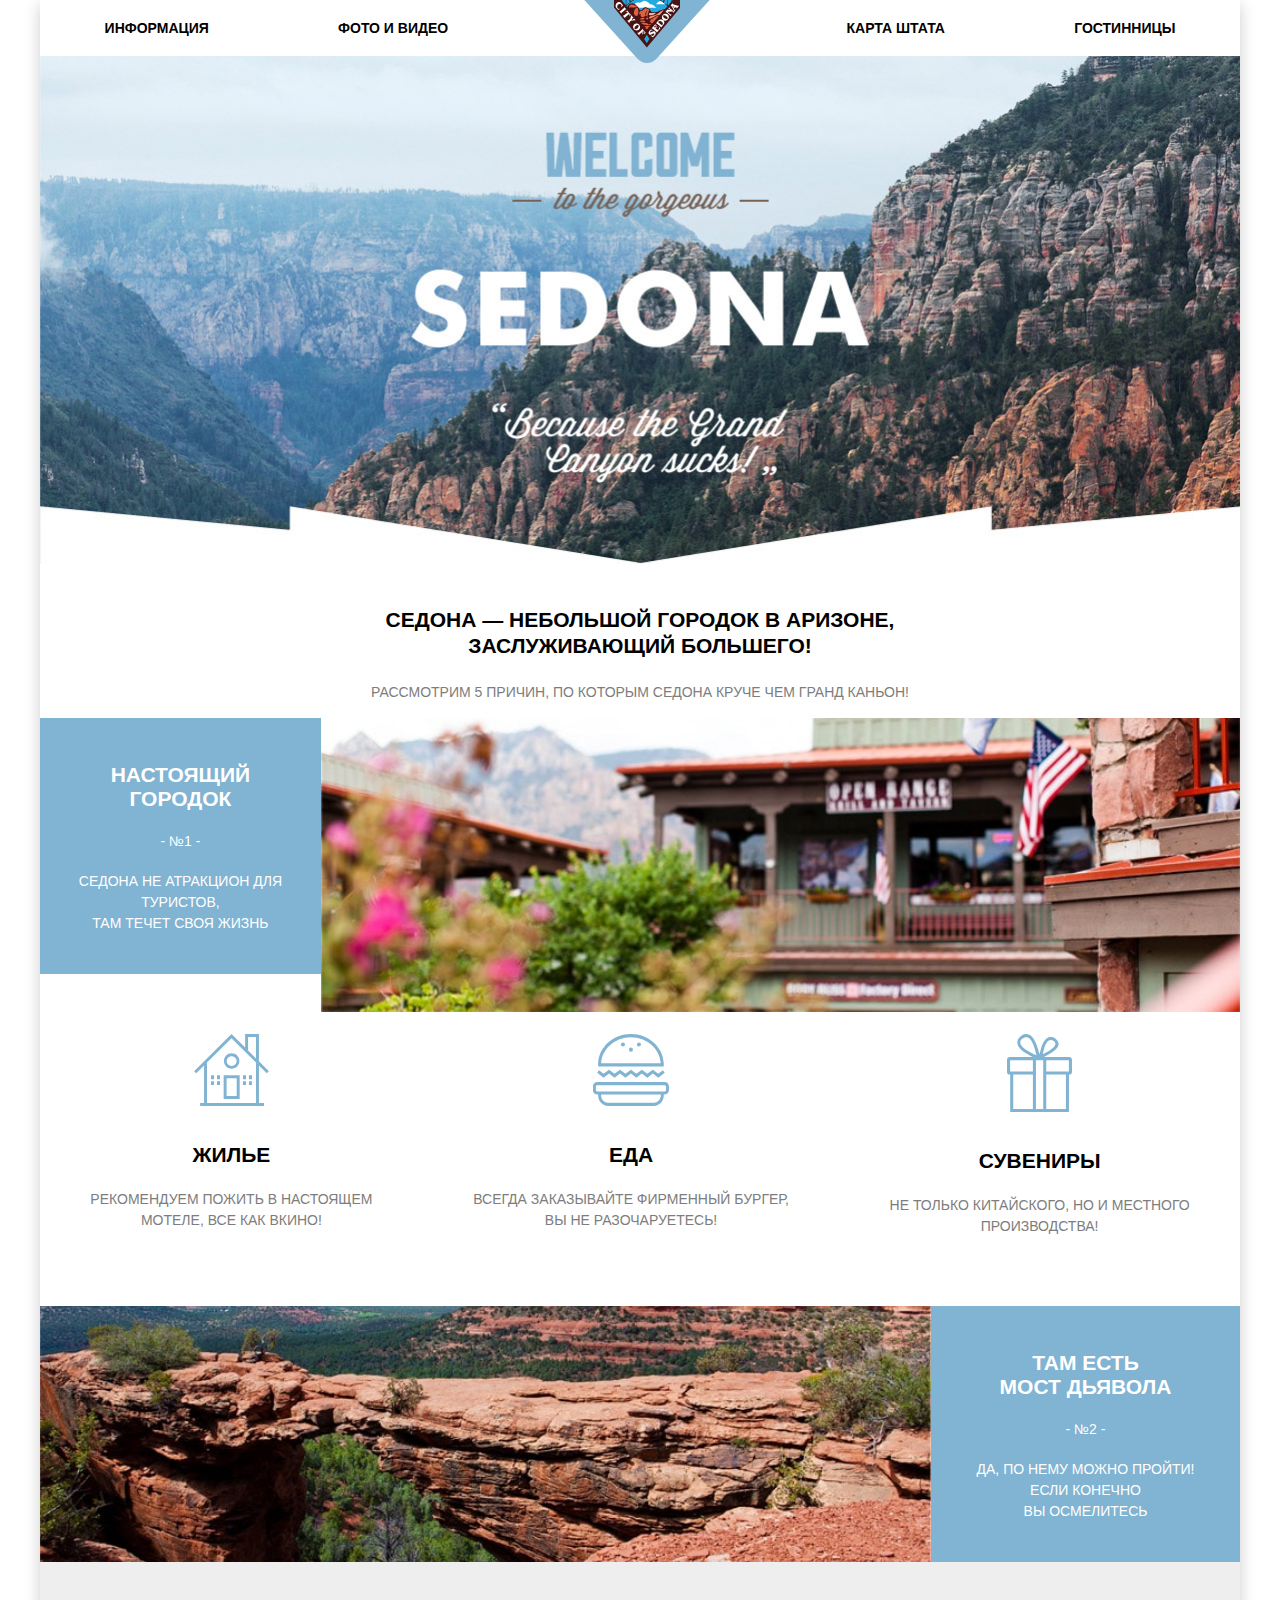
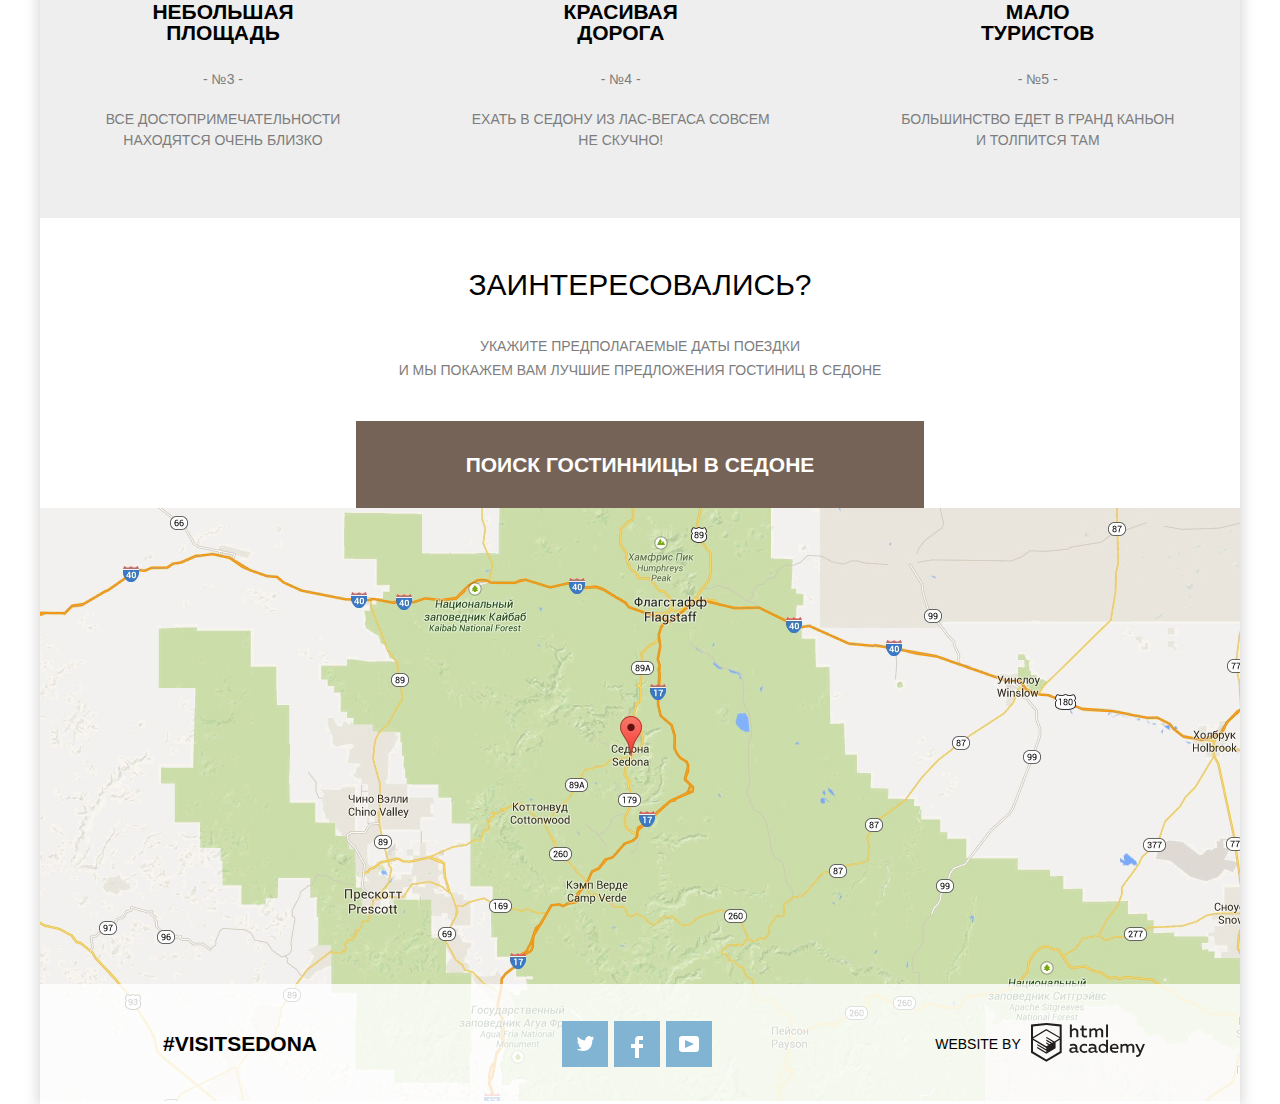
==== commit ad713d91: "css оформление" ====
--- a/index.html
+++ b/index.html
@@ -25,7 +25,7 @@
 		  </li>
           <li class='main-header-logo'>
 		    <a class='main-header-logo' href='index.html'>
-		      <img src='svg/logo-sedona.svg'  alt='Logo for project Sedona'>
+		      <img class='svg_logo_sedona' src='svg/logo-sedona.svg'  alt='Logo for project Sedona'>
 			</a>
 		  </li>
 		  <li class='nav-item4'>
@@ -79,7 +79,7 @@
         <h2 class='visually-hidden'>
 		  Услуги Седоны
 		</h2>
-        <ul class='service-content'>
+        <ul class='service-content-1'>
           <li class='service-item-1'>
             <img src='svg/icon-1.svg' height='72px' alt='Жилье'>
             <p class='item-title'>
@@ -129,7 +129,7 @@
 		</div>
       </div>
 	  
-      <section class='info-345'>
+      <section class='service-content-2'>
         <h2 class='visually-hidden'>
 		  Информация о Седоне
 		</h2>
@@ -178,13 +178,13 @@
 		    Укажите предполагаемые даты поездки <br> и мы покажем вам лучшие предложения гостиниц в Седоне
 		  </div> 
 		</div>
-		<button class='search-data-button'>
+		<button class='search-data-button js-open-modal' id='button-search-sedona'>
 		    Поиск гостинницы в Седоне
 		</button>
       </section>
 	</main> 
 	
-    <section class='reservation-block'> 
+    <div class='modal-block'> 
       <form action='https://echo.htmlacademy.ru' method='post'>
         <div class='departure-block'>
 		  <label class='departure-label' for='departure-in'>
@@ -280,17 +280,18 @@
 		  </div>
         </div>		
         <div >	
-          <button class='search-button-index' type='submit'>
+          <button class='search-button-index js-close-modal' type='submit'>
             найти
           </button>
         </div>	
       </form>
-    </section>
+    </div>
 	
 	<section class='map'>
       <img class='map_img' src='img/map.jpg' alt='Седона на карте'>
     </section>
-	<footer class='footer-contacts footer-margin'>
+	
+	<footer class='footer-contacts'>
 	  <div class='contacts'>
         <div class='footer-block-tag'>
           <p class='footer-tag'>
@@ -332,9 +333,9 @@
 		  </div>	 
         </div>	
         <div class='footer-block-copyrite'> 
-          <div class='footer-text-1'>
+          <span class='footer-text-1'>
 		    website by 
-	      </div>
+	      </span>
 		  <div class='footer-text-2'>
 		    <span class='visually-hidden'>
 			  logo-html-academy
@@ -351,6 +352,17 @@
 	    </div>
 	  </div> 
     </footer>
+	
+	<script>
+	
+	var popup=document.querySelector('.modal-block');
+	var button_open=document.querySelector('.search-data-button');
+	
+	  button_open.addEventListener("click", function(evt) {
+	  evt.preventDefault();
+	  popup.classList.toggle('js-modal-show');
+      });
+	//</script>
   </body>
 </html>
 
--- a/css/style.css
+++ b/css/style.css
@@ -4,83 +4,57 @@
     color: black;
     text-transform: uppercase;
     list-style: none;
-    width: 1200px;
     box-shadow: 0px 5px 15px 0px rgba(0, 0, 1, 0.2); 
-	width: 1200px;
+	max-width: 1200px;
 	margin: 0 auto;
 	min-height: 100vh;
 	font-stretch: semi-condensed;
-}
-
+	position:relative;
+}
 
 .main-navigation{
 	display:flex;
 	flex-direction:row;
     align-content: flex-start;
 	font-weight: bold;
-}
-
-
-.nav-item1{
-	color:black;
-	padding-right: 160px;
-	list-style: none;
-}
-
-.nav-item2{
-	color:black;
-	padding-right: 128px;
-	list-style: none;
-}
-
-.nav-item4{
-	color:black;
-	padding-right: 160px;
-	list-style: none;
-}
-
-.nav-item5{
-	list-style: none;
-}
-
-.main-header-logo{
-	color:black;
-	padding-right: 140px;
-	list-style: none;
+	height:56px;
+}
+
+.svg_logo_sedona{
+	width:140px;
+	height:70px;
 }
 
 .nav-item1,
 .nav-item2,
 .nav-item4,
-.nav-item5{
-	margin-bottom: 44px;
-}
-
+.nav-item5,
+.main-header-logo{
+	color:black;
+	list-style: none;
+}
 
 .main-header-logo{
 	min-width: 140px;
 	min-height: 70px;
-	margin-bottom: 20px;
-}
-
-.main-header-logo{
-    z-index:1;  
+	box-sizing:border-box;
+	font-size:0;
 }
 
 .site-navigation{
-	position: absolute;
 	box-sizing:border-box;
 	display:flex;
 	align-items:center;
 	margin:0;
-	width:1200px;
-	padding-left:66px;
+	width:100%;
+	padding:0;
+	justify-content: space-around;
+	white-space:none;
 }
 
 .logo-image{
 	position: relative;
-    z-index:-1;
-    margin-top:56px;	
+    z-index:-1;	
 }
 
 .site-navigation a:hover{
@@ -102,78 +76,49 @@
     background-color: #663d15;
 }
 
-.block-picture-house{
-	box-sizing:border-box;
-	max-width:800px;
-	order: 2;
-}
-
-.picture-service-2{
+
+.picture-service-2,
+.picture-service-1{
 	display:flex;
 	flex-direction:row;	
 	height:256px;
-}
-
-.picture-service-1{
-	display:flex;
-	flex-direction:row;	
-	height:256px;
-}
-
-.service{
-	display: flex;
-	flex-direction: row;
-	padding-left:20px; 
-	padding-top: 25px;
+	width:100%;
 }
 
 .service-item{
 	align-items:center;
 }
 
-.service-item-1{
-    margin-left:8px;	
-	box-sizing:border-box;
-	min-width: 280px;
-	line-height: 21px;
-}
-.service-item-2{
-	margin-left:115px; 
-	box-sizing:border-box;
-	min-width: 290px;
-	line-height: 21px;
-}
-
-.service-item-3{
-	margin-left:115px; 
-	box-sizing:border-box;
-	min-width: 290px;
-	line-height: 21px;
-}
-
-.service-item-4{
-	margin-left:40px;
+.service-item-4,
+.service-item-5,
+.service-item-6,
+.service-item-3,
+.service-item-2,
+.service-item-1{	
 	box-sizing:border-box;
 	line-height: 21px;
-}
-.service-item-5{
-	margin-left:190px;
-	line-height: 21px;
-}
-
-.service-item-6{
-	margin-left:170px;
-	line-height: 21px;
+	flex-grow:1;
 }
 
 .block-picture-house{
 	box-sizing: border-box;
-	min-width: 800px;
+	width: 100%;
 	min-height: 256px;
+	order: 2;
+	flex-grow:2;
+}
+
+.block-picture-bridge{
+	box-sizing: border-box;
+	width: 100%;
+	min-height: 256px;
+	flex-grow:2;
+
 }
 
 .footer-text-1{
     align-self:center;	
+	margin-right:10px;
 }
 
 .container{
@@ -197,7 +142,6 @@
 .service-block-1{
 	color: white;
 	background-color: #81b3d2;
-	width:400px;
 	height: 256px;
 	text-align: center;
 	padding-top: 24px;
@@ -205,19 +149,13 @@
 	order: 1;
 	padding-left:31px;
 	padding-right:31px;
+	flex-grow:1;
 }
 
 .infoindex-2{
 	box-sizing: border-box;
 	padding-top:5px;
 	padding-bottom:5px;
-}
-
-.block-picture-bridge{
-	box-sizing: border-box;
-	min-width: 800px;
-	min-height: 256px;
-
 }
 
 .picture-title{
@@ -241,29 +179,29 @@
 }
 
 .map_img{
-	max-width:1200px;
+	width:100%;
 }
 
 
 .img_devil_photo{
-	height:256px;
-	max-width:800px;
+	max-height:256px;
+	width:100%;
+	object-fit: cover;
 }
 
 .img_hotel_photo{
-	height:256px;
-	max-width:800px;
+	width:100%;
+	object-fit: cover;
 }
 
 .img_amara,
 .img_desert,
 .img_villas{
-	height:90px;
-	max-width:135px;
+	width:100%;
 }
 
 .img_sedona_logo{
-	min-width:1200px;
+	width:100%;
 	height:508px;
 }
 
@@ -275,25 +213,36 @@
 .service-2{
 	background-color: #eeeeee;
 	display: flex;
-	flex-direction: row;
 	margin: 0;
+	padding:0;
 	min-height: 256px;
 	box-sizing: border-box;
 	text-align: center;
 	color: #7d7d7d;
 	list-style: none;
-	padding-top: 10px;
-	padding-left:80px;
+	width:100%;
 }
 
 .service-block{
 	text-align: center;
 }
 
-.service-content{
+.service-content-1{
 	list-style: none;
 	display: flex;
 	margin:0;
+	padding:0;
+	justify-content:space-around;
+	padding-top: 60px;
+	padding-bottom:55px;
+}
+
+.service-content-2{
+	list-style: none;
+	display: flex;
+	margin:0;
+	padding:0;
+	justify-content:space-around;
 }
 
 .info-text{
@@ -307,8 +256,6 @@
 	color: #7d7d7d;
 	list-style: none;
 	line-height: 24px;
-	margin-top: 30px;
-	margin-bottom: 52px;
 }
 
 .button-container{
@@ -334,13 +281,13 @@
     text-align: center;	
 	min-height: 36px;
 	margin-top:50px;
-	
 }
 
 .search-data-button{
 	font:inherit;
 	font-size:21px;
 	position: absolute;
+	font-weight: bold;
 	background-color: #766357;
 	box-sizing: border-box;
 	width: 568px;
@@ -358,18 +305,11 @@
 
 .search-data-button:hover{
     background-color: #604e43;
-	font-weight: bold;
 }
 
 .search-data-button:active{
-    background-color: #604e43;
+    background-color: #503e33;
 	color: #857871;
-	font-weight: bold;
-}
-
-.info-345{
-	box-sizing: border-box;
-	min-height:255;
 }
 
 .item-title,
@@ -379,7 +319,7 @@
 	font-weight: bold;
     text-align: center;	
 	line-height: 26px;
-	padding-top:18px;
+	margin-top:30px;
 }
 
 .item-title-service{
@@ -445,20 +385,6 @@
 	cursor: pointer;
 	margin-right:-13px;
 	
-}
-
-.reservation-block{
-	font-family: 'PTSans', Arial, sans-serif;
-	font-size: 14px;
-	font-weight: bold;
-	color: black;
-	text-transform: uppercase;
-    list-style: none;
-    line-height: 26px;
-	width: 568px;
-	padding-left: 55px;
-	padding-right: 55px;
-	box-sizing: border-box;
 }
 
 .clear-float{
@@ -560,26 +486,26 @@
 }
 
 .map{
-	position:absolute; 
-	position: bottom;
 	z-index:-1;
 }
 
 .footer-contacts{
-	position: relative;
+	position:absolute;
 	background-color: rgba(255,255,255,0.8);
-	z-index:1;
-}
-
-.footer-margin{
-	margin-top:473px;
+	width:100%;
+	height:120px;
+	margin-top:-120px;
+}
+
+.footer-contacts-catalog{
+	background-color: rgba(255,255,255,1);
+	width:100%;
+	height:120px;
 }
 
 .contacts{
 	display:flex;
-	margin-left: 125px;
-	margin-right:100px;
-	justify-content: space-between;	
+	justify-content: space-around;	
     min-height:120px;
 }
 
@@ -598,27 +524,26 @@
 	justify-content:center;
 	align-items:center;
 	box-sizing: border-box;
-	width: 155;
-}
-
+	flex-grow:1;
+	width:30%;
+}
 
 .footer-block-social{
 	display:flex;
 	justify-content:center;
 	align-items:center;
 	box-sizing: border-box;
-	margin-left: 50px;
+	flex-grow:1;
+	width:30%;
 }
 
 .footer-block-copyrite{
 	display:flex;
-	justify-content:space-between;
-	box-sizing: border-box;
-	width: 220px;
-	align-items:center;
-}
-
-
+	justify-content:center;
+	box-sizing: border-box;
+	flex-grow:1;
+	width:30%;
+}
 
 .social-button:hover,
 .button-search:hover,
@@ -708,11 +633,6 @@
 .house-type,
 .price-option{
 	border:none;
-}
-
-.price-option{
-	margin-left:320px;
-	text-align: center;
 }
 
 
@@ -771,17 +691,25 @@
     color: white;
     background-position: top center;
     background-repeat: no-repeat;	
-    width:1200px;
-    height: 218px;
+    width:100%;
+    min-height: 218px;
     display:flex;
+	justify-content: space-around;
 }
 
 .infrastructure{
 	box-sizing: border-box;
 	text-align: left;
-	margin-left: 25px;
-	margin-right: 80px;
-}
+}
+
+.house-type{
+	margin-right:20%;
+}
+
+.price-option{
+	text-align: center;
+}
+
 
 input[type='checkbox'] + label {
 	position: relative;
@@ -839,7 +767,7 @@
     background-color: white;
 }
 .price-range .bar {
-    width: 82%;
+    width: 77%;
     height: 2px;
 }
 
@@ -869,10 +797,25 @@
 .search-options{
 	display:flex;
 	align-items:center;
+	justify-content: space-around;
 	box-sizing: border-box;
 	min-height: 86px;
 	border-bottom: 1px solid #e5e5e5;
 }
+
+.search-type{
+	display:flex;
+	padding-right: 300px;
+}
+
+.search-result{
+	align-self:center;
+	margin-right:45px;
+	font-size: 21px;
+	font-weight: bold;
+	box-sizing: border-box;
+}
+
 .search-criteria{
 	display:flex;
 	font-weight:bold;
@@ -880,16 +823,18 @@
 	line-height: 18px;
 }
 
-.arrows{
-	margin-left:400px
-}
-
 .search-parameters{
 	display:flex;
 	box-sizing: border-box;
-	width:280px;
+	width:300px;
 	justify-content: space-between;
 }
+
+.search-arrows{
+	display: flex;
+	box-sizing: border-box;
+    padding:0;
+}	
 
 .search-parameters,
 .search-arrows{
@@ -897,14 +842,6 @@
 	font-size: 12px;
 }
 
-.search-result{
-	font-size: 21px;
-	font-weight: bold;
-	margin-left:73px;
-	margin-right:50px;
-	box-sizing: border-box;
-	width:150px;
-}
 
  .search-parameters a{
 	font-size: 12px;
@@ -948,7 +885,7 @@
     box-sizing: border-box;
 	background: transparent;
 	min-height: 21px;
-    width:150px;
+    width:48%;
 }
 
 .price-input-2{
@@ -961,14 +898,7 @@
 	background: transparent;
 	min-height: 21px;
 	border-left: 2px solid white;
-	width:150px;
-}
-
-
-.search-arrows{
-	display: flex;
-	box-sizing: border-box;
-	width: 35px;
+	width:50%;
 }
 
 .search-arrows-path:hover{
@@ -1000,12 +930,35 @@
 	display:flex;
 	font-size: 14px;
 	color: #b6b6b6;
-	margin-left:73px;
 	border-bottom: 1px solid #e5e5e5;
-	align-items:center;
-	box-sizing: border-box;
-	height:150px;
-	
+	box-sizing: border-box;
+	min-height:150px;
+	justify-content:space-around;	
+    align-items:center;
+}
+
+.picture-info{
+	display:flex;
+}
+
+.catalog-picture{
+	box-sizing: border-box;
+	max-width:135px;
+	max-height: 150px;
+}
+
+.catalog-info{
+	box-sizing: border-box;
+	margin-left:30px;
+	vertical-align:middle;	
+}
+.catalog-rate{
+	position: relative;
+	text-align:right;
+	width:110px;
+	box-sizing: border-box;
+	margin-left:32%;
+	vertical-align:middle;	
 }
 
 .button-reservation:hover,
@@ -1083,33 +1036,6 @@
 	line-height: 21px;
 }
 
-.catalog-picture{
-	box-sizing: border-box;
-	min-width:135px;
-	min-height: 150px;
-	padding-top:30px; 
-	vertical-align:center;
-}
-
-.catalog-info{
-	min-width:270px;
-	min-height:150px;
-	box-sizing: border-box;
-	margin-left:30px;
-	vertical-align:center;
-	padding: 30px 0 30px 0;	
-}
-.catalog-rate{
-	position: relative;
-	text-align:right;
-	width:110px;
-	box-sizing: border-box;
-	height:150px;
-	margin-left:510px;
-	padding-top:30px;
-    padding-bottom:30px;
-}
-
 .arrow-up{
 	margin-right:13px;
 }
@@ -1160,15 +1086,20 @@
     text-transform: uppercase;
     line-height: 26px;
 	margin-top: 50px;
-	cursor:pointer;
-}
-
-
-.reservation-block {
+	cursor: pointer;
+}
+
+.modal-block {
+	font-family: 'PTSans', Arial, sans-serif;
+	font-size: 14px;
+	color: black;
+	text-transform: uppercase;
 	position: absolute;
 	z-index: 1;
 	left: 25.2%;
 	right: 25.2%;
+	list-style: none;
+    line-height: 26px;
 	margin: 0 auto;
 	width: 568px;	
 	min-height:400px;
@@ -1178,8 +1109,12 @@
 	box-shadow: 0 5px 15px 0 rgba(0, 0, 0, 0.2);
 	animation-name: bounce;
 	animation-duration: 0.6s;
-}
-
-
-
-
+	box-sizing: border-box;
+	padding-left: 55px;
+	padding-right: 55px;
+	display:none;
+}
+
+.js-modal-show{
+	display:flex;
+}
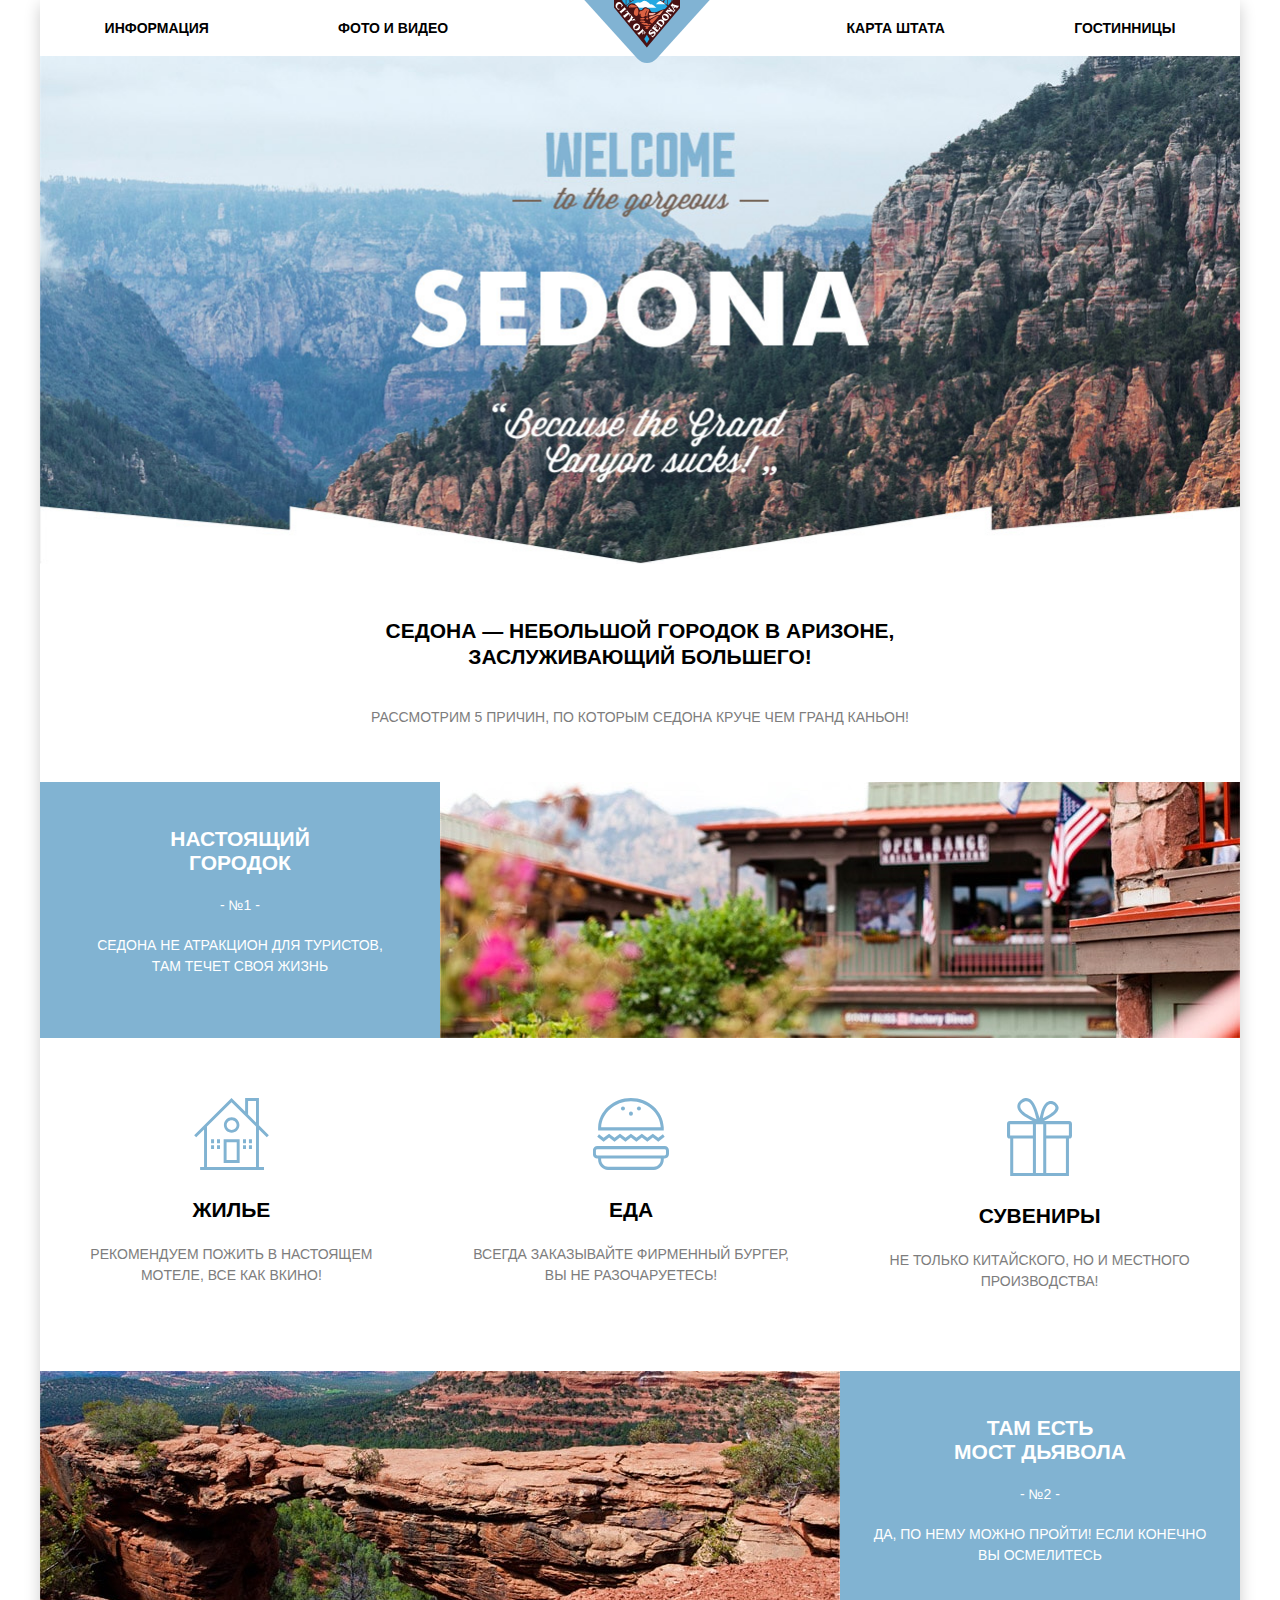
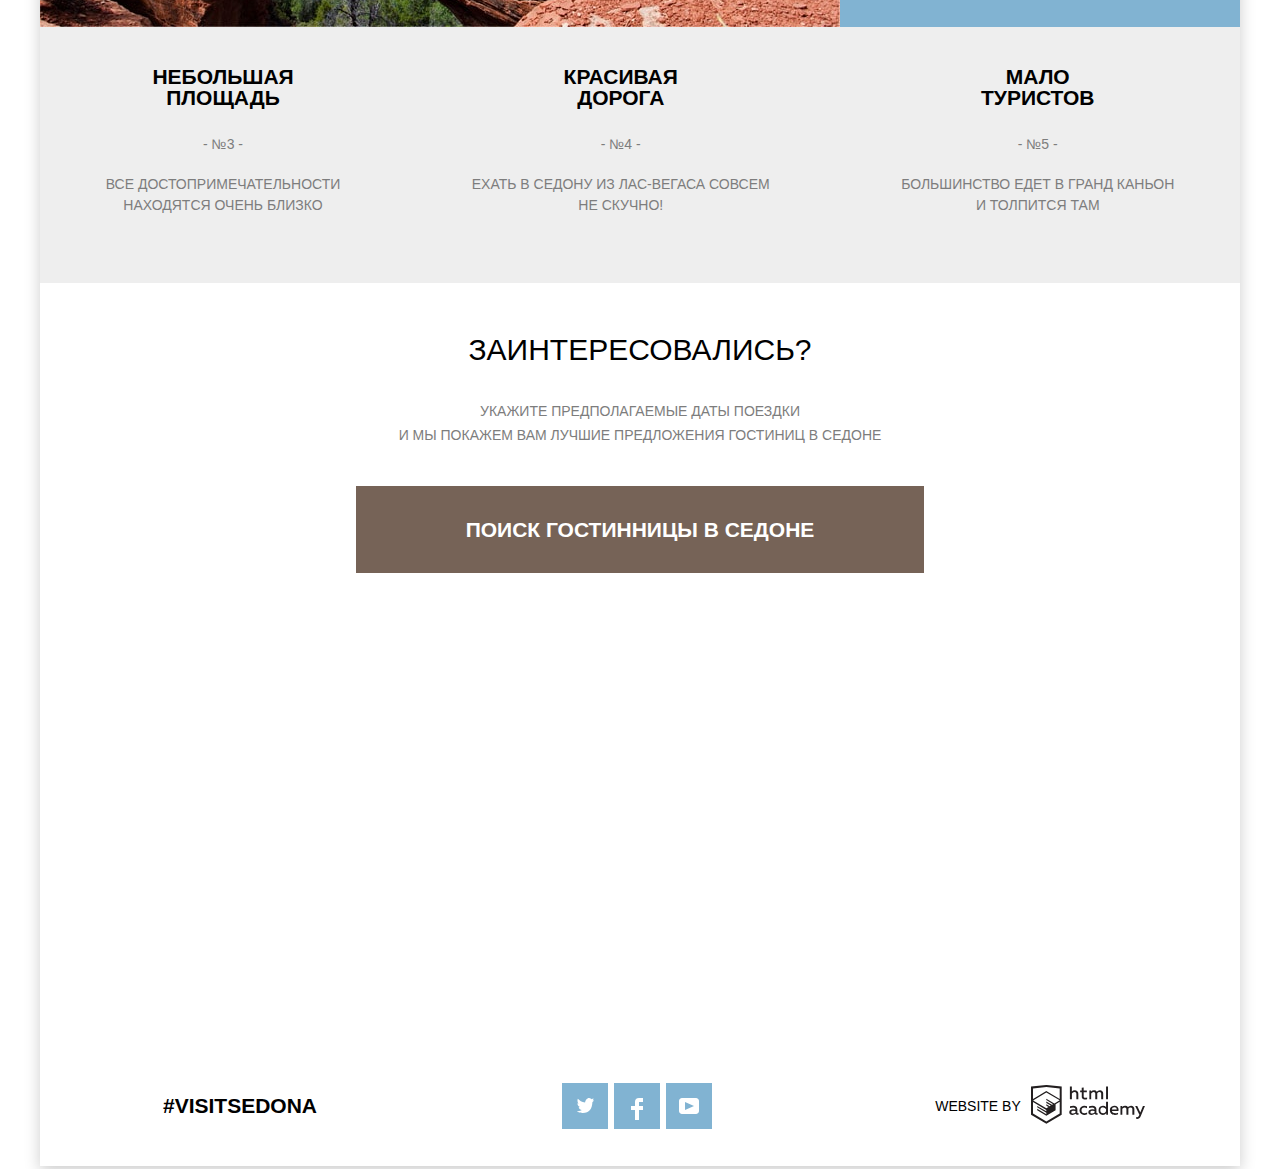
==== commit f4c76935: "Sedona final" ====
--- a/index.html
+++ b/index.html
@@ -6,7 +6,7 @@
     <title>HTML Academy: Sedona
 	</title>
 	<link href="css/normalize.css" rel="stylesheet">
-    <link href="css/style.css" rel="stylesheet">
+    <link href="css/style.min.css" rel="stylesheet">
     <link href="https://fonts.googleapis.com/css?family=PT+Sans:400,700" rel="stylesheet">
   </head>
   <body>
@@ -48,7 +48,7 @@
 	  <h1 class='visually-hidden'>
 	    HTML Sedona
 	  </h1>
-      <div>
+      <div class='block-description'>
         <p class='container-title'>
 		  Седона — небольшой городок в Аризоне, <br> заслуживающий большего!
 		</p>
@@ -61,9 +61,9 @@
 		  <h3 class='visually-hidden'>
 		    Изображение города
 		  </h3>
-		  <img class='img_hotel_photo' src='img/hotel-photo.jpg' class='service-picture-1' alt='sedona promo'>
-		</div>
-        <div class='service-block-1'>
+		  <img class='img_hotel_photo service-picture-1' src='img/hotel-photo.jpg' alt='sedona promo'>
+		</div>
+        <div class='service-block'>
 	      <p class='picture-title'>
 		    Настоящий <br> городок
 		  </p> 
@@ -81,16 +81,16 @@
 		</h2>
         <ul class='service-content-1'>
           <li class='service-item-1'>
-            <img src='svg/icon-1.svg' height='72px' alt='Жилье'>
+            <img src='svg/icon-1.svg' height='72' alt='Жилье'>
             <p class='item-title'>
               Жилье
-            </p class='service-article-1'>
-            <p>
+			</p>
+            <p class='service-article-1'>
               Рекомендуем пожить в настоящем <br> мотеле, все как вкино!
             </p>
           </li>
           <li class='service-item-2'>
-            <img src='svg/icon-3.svg' height='72px' alt='Еда'>
+            <img src='svg/icon-3.svg' height='72' alt='Еда'>
             <p class='item-title'>
               Еда
             </p>
@@ -99,7 +99,7 @@
             </p>
           </li>
           <li class='service-item-3'>
-            <img src='svg/icon-2.svg' height='78px' alt='Сувениры'>
+            <img src='svg/icon-2.svg' height='78' alt='Сувениры'>
             <p class='item-title'>
               Сувениры
             </p>
@@ -116,7 +116,7 @@
 	      </h3>
           <img class='img_devil_photo' src='img/devil-photo.jpg' alt='sedona promo'>
 		</div>
-        <div class='service-block-1'>
+        <div class='service-block'>
 		  <p class='picture-title'>
 		    Там есть <br> Мост Дьявола 
 		  </p>
@@ -244,7 +244,7 @@
 				<button class='button-minus' type='button'>
 				  -
 				</button>
-				<input class='people-input' type='search-text' name='adult' id='adult' value='2' placeholder='2'>
+				<input class='people-input' type='text' name='adult' id='adult' value='2' placeholder='2'>
 				<span class='visually-hidden'>
 				  плюс
 				</span>
@@ -257,7 +257,7 @@
 		  <div class='child-block'>
             <div class='wrapper-people-2'>
 			  <div class='child-label'>
-		        <label class='children-label' for='adult'>
+		        <label class='children-label' for='child'>
 			      Дети:
 			    </label>
 			  </div>
@@ -268,7 +268,7 @@
 				<button class='button-minus' type='button'>
 				  -
 				</button>
-				<input class='people-input' type='search-text' name='adult' id='adult' value='0' placeholder='0'>
+				<input class='people-input' type='text' name='child' id='child' value='0' placeholder='0'>
 				<span class='visually-hidden'>
 				  плюс
 				</span>
@@ -288,7 +288,16 @@
     </div>
 	
 	<section class='map'>
-      <img class='map_img' src='img/map.jpg' alt='Седона на карте'>
+	  <h3 class='visually-hidden'>
+	    Седона на карте
+	  </h3>
+	  <iframe 
+	    class='map_iframe'
+		src="https://www.google.com/maps/embed?pb=!1m18!1m12!1m3!1d592671.975170088!2d-112.1175004224166!3d34.854085600806435!2m3!1f0!2f0!3f0!3m2!1i1024!2i768!4f13.1!3m3!1m2!1s0x872da132f942b00d%3A0x5548c523fa6c8efd!2sSedona%2C+AZ+86336%2C+USA!5e0!3m2!1sen!2ssi!4v1559896564362!5m2!1sen!2ssi" 
+		height='593'
+		width='1200'
+		allowfullscreen>
+	  </iframe>
     </section>
 	
 	<footer class='footer-contacts'>
@@ -352,17 +361,8 @@
 	    </div>
 	  </div> 
     </footer>
-	
-	<script>
-	
-	var popup=document.querySelector('.modal-block');
-	var button_open=document.querySelector('.search-data-button');
-	
-	  button_open.addEventListener("click", function(evt) {
-	  evt.preventDefault();
-	  popup.classList.toggle('js-modal-show');
-      });
-	//</script>
+	<script type="text/javascript" src="js/script.min.js">
+	</script>
   </body>
 </html>
 
--- a/css/style.min.css
+++ b/css/style.min.css
@@ -0,0 +1 @@
+body{font-family:PTSans,Arial,sans-serif;font-size:14px;color:#000;text-transform:uppercase;list-style:none;-webkit-box-shadow:0 5px 15px 0 rgba(0,0,1,.2);box-shadow:0 5px 15px 0 rgba(0,0,1,.2);max-width:1200px;margin:0 auto;min-height:100vh;font-stretch:semi-condensed;position:relative}.main-navigation{display:-webkit-box;display:-ms-flexbox;display:flex;-webkit-box-orient:horizontal;-webkit-box-direction:normal;-ms-flex-direction:row;flex-direction:row;-ms-flex-line-pack:start;align-content:flex-start;font-weight:700;height:56px}.svg_logo_sedona{width:140px;height:70px}.main-header-logo,.nav-item1,.nav-item2,.nav-item4,.nav-item5{color:#000;list-style:none}.main-header-logo{min-width:140px;min-height:70px;-webkit-box-sizing:border-box;box-sizing:border-box;font-size:0}.site-navigation{-webkit-box-sizing:border-box;box-sizing:border-box;display:-webkit-box;display:-ms-flexbox;display:flex;-webkit-box-align:center;-ms-flex-align:center;align-items:center;margin:0;width:100%;padding:0;-ms-flex-pack:distribute;justify-content:space-around;white-space:none}.logo-image{position:relative;z-index:-1}.site-navigation a:hover{color:#81b3d2}.site-navigation a:active{color:#bdbbbc}.navigation-current{color:#766357;list-style:none}.button:active,.button:focus,.button:hover{background-color:#663d15}.picture-service-1,.picture-service-2{display:-webkit-box;display:-ms-flexbox;display:flex;-webkit-box-orient:horizontal;-webkit-box-direction:normal;-ms-flex-direction:row;flex-direction:row;height:256px;width:100%}.service-item{-webkit-box-align:center;-ms-flex-align:center;align-items:center}.service-item-1,.service-item-2,.service-item-3,.service-item-4,.service-item-5,.service-item-6{-webkit-box-sizing:border-box;box-sizing:border-box;line-height:21px;-webkit-box-flex:1;-ms-flex-positive:1;flex-grow:1}.block-picture-house{-webkit-box-sizing:border-box;box-sizing:border-box;height:100%;-webkit-box-ordinal-group:3;-ms-flex-order:2;order:2;-webkit-box-flex:2;-ms-flex-positive:2;flex-grow:2}.block-picture-bridge{-webkit-box-sizing:border-box;box-sizing:border-box;height:100%;-webkit-box-flex:2;-ms-flex-positive:2;flex-grow:2}.footer-text-1{-ms-flex-item-align:center;-ms-grid-row-align:center;align-self:center;margin-right:10px}.footer-text-2{-ms-flex-item-align:center;-ms-grid-row-align:center;align-self:center;cursor:pointer}.footer-text-2:hover path{fill:#81b3d2}.footer-text-2:active path{fill:#bdbbbc}.service-block{color:#fff;min-width:400px;background-color:#81b3d2;height:256px;text-align:center;padding-top:24px;-webkit-box-sizing:border-box;box-sizing:border-box;-webkit-box-ordinal-group:2;-ms-flex-order:1;order:1;padding-left:31px;padding-right:31px;-webkit-box-flex:1;-ms-flex-positive:1;flex-grow:1}.infoindex-2{-webkit-box-sizing:border-box;box-sizing:border-box;padding-top:5px;padding-bottom:5px}.picture-title{font-size:21px;font-weight:700;min-height:21px}.picture-text{-webkit-box-sizing:border-box;box-sizing:border-box;margin-top:22px;margin-bottom:22px}.visually-hidden{position:absolute;clip:rect(0 0 0 0);width:1px;height:1px;margin:-1px}.map_iframe{width:100%;border:0;z-index:3}.map_img{width:100%;z-index:-1}.img_devil_photo{height:100%;width:100%;-o-object-fit:cover;object-fit:cover}.img_hotel_photo{width:100%;height:100%;-o-object-fit:cover;object-fit:cover}.img_amara,.img_desert,.img_villas{width:100%}.img_sedona_logo{width:100%;height:508px}a{text-decoration:none;color:#000}.service-2{background-color:#eee;display:-webkit-box;display:-ms-flexbox;display:flex;margin:0;padding:0;min-height:256px;-webkit-box-sizing:border-box;box-sizing:border-box;text-align:center;color:#7d7d7d;list-style:none;width:100%}.service-block{text-align:center}.service-content-1{list-style:none;display:-webkit-box;display:-ms-flexbox;display:flex;margin:0;padding:0;-ms-flex-pack:distribute;justify-content:space-around;padding-top:60px;padding-bottom:65px}.service-content-2{list-style:none;display:-webkit-box;display:-ms-flexbox;display:flex;margin:0;padding:0;-ms-flex-pack:distribute;justify-content:space-around}.info-text{line-height:21px;font-size:14px}.container-text,.service{text-align:center;color:#7d7d7d;list-style:none;line-height:24px}.button-container{margin-bottom:40px}.registration{-webkit-box-sizing:border-box;box-sizing:border-box;text-align:center;display:-webkit-box;display:-ms-flexbox;display:flex;-webkit-box-orient:vertical;-webkit-box-direction:normal;-ms-flex-direction:column;flex-direction:column;-webkit-box-pack:end;-ms-flex-pack:end;justify-content:flex-end}.registration-text{min-height:290px}.container-title-2{color:#000;font-size:30px;text-align:center;min-height:36px;margin-top:50px}.search-data-button{font:inherit;font-size:21px;position:absolute;font-weight:700;background-color:#766357;-webkit-box-sizing:border-box;box-sizing:border-box;width:568px;height:87px;text-align:center;vertical-align:middle;-ms-flex-item-align:center;-ms-grid-row-align:center;align-self:center;color:#fff;line-height:26px;text-transform:uppercase;border:none;cursor:pointer}.search-data-button:hover{background-color:#604e43}.search-data-button:active{background-color:#503e33;color:#857871}.container-title,.item-title{color:#000;font-size:21px;font-weight:700;text-align:center;line-height:26px}.item-title-service{color:#000;font-size:21px;font-weight:700;text-align:center;line-height:21px;padding-top:18px}.search-data{color:#fff;font-size:21px;font-weight:700;text-align:center;line-height:26px}.button-search{font:inherit;background-color:#81b3d2;color:#fff;font-size:21px;line-height:26px;font-weight:700;text-align:center;text-transform:uppercase;border:none}.button-search:hover{background-color:#669ec0}.search-block{font-weight:700}.button-minus{font-size:21px;font-weight:700;color:#a9a9a9;background-color:#f2f2f2;border:none;cursor:pointer;line-height:26px;margin-left:3px}.button-plus{width:26px;height:26px;font-size:21px;line-height:26px;font-weight:700;color:#a9a9a9;background-color:#f2f2f2;border:none;cursor:pointer;margin-right:-13px}.clear-float{clear:both}.input-wrap{font:inherit;background:#f2f2f2;min-width:340px;-webkit-box-sizing:border-box;box-sizing:border-box}.departure-input:hover,.people-input:hover{background:#ebebeb;border:2px solid #ebebeb}.departure-input:active,.departure-input:focus,.people-input:active,.people-input:focus{background:#fff;border:2px solid #ebebeb}.departure-input{position:relative;font-size:14px;font-weight:700;color:#000;text-transform:uppercase;background:0 0;min-width:330px;height:38px;border:2px solid #f2f2f2;padding-left:10px}.departure-label{min-width:112px;padding-top:8px}.departure-block{margin-bottom:30px;display:-webkit-box;display:-ms-flexbox;display:flex}.adult-label{-webkit-box-sizing:border-box;box-sizing:border-box;width:112px}.children-label{-webkit-box-sizing:border-box;box-sizing:border-box;position:relative;width:112px;padding-left:45px;margin-right:24px}.people-number-block{-webkit-box-sizing:border-box;box-sizing:border-box;background:#f2f2f2;width:105px;box-sizing:border-box;height:38px}.wrapper-people-1{display:-webkit-box;display:-ms-flexbox;display:flex;-webkit-box-sizing:border-box;box-sizing:border-box;width:235px;-webkit-box-align:center;-ms-flex-align:center;align-items:center}.wrapper-people-2{display:-webkit-box;display:-ms-flexbox;display:flex;-webkit-box-sizing:border-box;box-sizing:border-box;width:218px;-webkit-box-align:center;-ms-flex-align:center;align-items:center}.visitors-block{display:-webkit-box;display:-ms-flexbox;display:flex;-webkit-box-sizing:border-box;box-sizing:border-box;width:458px}.map{height:593px;width:100%;background-image:url(../img/map.jpg) no-repeat;text-align:center;z-index:-1}.footer-contacts{position:absolute;background-color:rgba(255,255,255,.8);width:100%;height:120px;margin-top:-120px}.footer-contacts-catalog{background-color:rgba(255,255,255,1);width:100%;height:120px}.block-description{-webkit-box-sizing:border-box;box-sizing:border-box;min-height:215px;display:-webkit-box;display:-ms-flexbox;display:flex;-webkit-box-orient:vertical;-webkit-box-direction:normal;-ms-flex-direction:column;flex-direction:column;padding-top:30px}.contacts{display:-webkit-box;display:-ms-flexbox;display:flex;-ms-flex-pack:distribute;justify-content:space-around;min-height:120px}.footer-tag a{font-size:21px;font-weight:700;line-height:26px}.footer-tag a:hoover{cursor:pointer}.footer-block-tag{display:-webkit-box;display:-ms-flexbox;display:flex;-webkit-box-pack:center;-ms-flex-pack:center;justify-content:center;-webkit-box-align:center;-ms-flex-align:center;align-items:center;-webkit-box-sizing:border-box;box-sizing:border-box;-webkit-box-flex:1;-ms-flex-positive:1;flex-grow:1;width:30%}.footer-block-social{display:-webkit-box;display:-ms-flexbox;display:flex;-webkit-box-pack:center;-ms-flex-pack:center;justify-content:center;-webkit-box-align:center;-ms-flex-align:center;align-items:center;-webkit-box-sizing:border-box;box-sizing:border-box;-webkit-box-flex:1;-ms-flex-positive:1;flex-grow:1;width:30%}.footer-block-copyrite{display:-webkit-box;display:-ms-flexbox;display:flex;-webkit-box-pack:center;-ms-flex-pack:center;justify-content:center;-webkit-box-sizing:border-box;box-sizing:border-box;-webkit-box-flex:1;-ms-flex-positive:1;flex-grow:1;width:30%}.button-search:hover,.search-button-index:hover,.social-button:hover{background-color:#669ec0;-webkit-box-sizing:border-box;box-sizing:border-box}.footer-copyrite-path: focus,.footer-copyrite-path: hover{fill:#81b3d2}.search-button-index:active{color:#88b6d1;background-color:#5496bd;-webkit-box-sizing:border-box;box-sizing:border-box}.svg-social:active path{opacity:.3;background-color:#5496bd;-webkit-box-sizing:border-box;box-sizing:border-box}.button-minus:active,.button-minus:focus,.button-plus:active,.button-plus:focus{color:#81b3d2}.button-minus:hover,.button-plus:hover{color:#000}.adult-block{-webkit-box-sizing:border-box;box-sizing:border-box}.child-block{-webkit-box-sizing:border-box;box-sizing:border-box;width:230px}.people-input{font:inherit;width:47px;height:38px;text-align:center;border:none;background-color:transparent;-webkit-box-sizing:border-box;box-sizing:border-box;color:#000}.calendar{cursor:pointer;background:0 0;border:none;vertical-align:middle;position:absolute;z-index:1}.calendar-1{top:61px;right:63px}.calendar-2{top:135px;right:63px}.calendar:hover path{fill:#000}.calendar:active path,.calendar:focus path{fill:#81b3d2}.house-type,.infrastructure,.price-option{border:none}.filter-ul{list-style:none}.filter-li{padding-bottom:29px;font-size:14px;line-height:21px}.filter-title-1,.filter-title-2{font-size:16px;font-weight:700;line-height:21px;padding-left:30px;padding-top:30px}.filter-title-3{font-size:16px;font-weight:700;line-height:21px;padding-top:30px;margin-bottom:5px}.filter-button{font:inherit;font-size:14px;line-height:21px;color:#fff;text-transform:uppercase;background:0 0;border:2px solid #fff;border-radius:2px;outline:0;cursor:pointer;-webkit-box-sizing:border-box;box-sizing:border-box;width:137px;height:37px}.filter-button:active,.filter-button:focus,.filter-button:hover{color:#000;background:#fff}.filter{background:#365266 url(../img/bg-hotel.jpg) no-repeat;color:#fff;background-position:top center;background-repeat:no-repeat;width:100%;height:218px;display:-webkit-box;display:-ms-flexbox;display:flex;-ms-flex-pack:distribute;justify-content:space-around}.infrastructure{-webkit-box-sizing:border-box;box-sizing:border-box;text-align:left}.house-type{margin-right:25%}.price-option{text-align:center}input[type=checkbox]+label{position:relative;padding-bottom:18px;padding-left:42px;cursor:pointer;line-height:21px}input[type=checkbox]+label::before{content:'';position:absolute;top:-4px;left:-6px;min-width:27px;min-height:23px;background-image:url(../svg/checkbox-off.svg);background-repeat:no-repeat}input[type=checkbox]:checked+label::before{background-image:url(../svg/checkbox-on.svg)}input[type=checkbox]:disabled+label::before{background-image:url(../svg/checkbox-off-disabled.svg)}input[type=checkbox]:disabled+label{color:#6a6a6a;cursor:auto}input[type=checkbox]:checked:disabled+label::before{background-image:url(../svg/checkbox-on-disabled.svg)}input[type=checkbox]:checked:disabled+label{color:#6a6a6a;cursor:auto}:active,:focus,:hover{outline:0;outline-offset:0}.price-range{position:relative;margin-bottom:32px;-webkit-box-sizing:border-box;box-sizing:border-box;text-align:center}.price-range .scale{min-height:2px;background-color:rgba(255,255,255,.3)}.bar{background-color:#fff}.price-range .bar{width:77%;height:2px}.range-toggle{position:absolute;top:-9px;min-width:4px;min-height:4px;border-radius:50%;cursor:pointer;background:#ababab;border:8px solid #fff}.range-toggle:hover{-webkit-transform:scale(1.1);-ms-transform:scale(1.1);transform:scale(1.1)}.range-toggle-min{left:0}.range-toggle-max{right:50px}.search-options{display:-webkit-box;display:-ms-flexbox;display:flex;-webkit-box-align:center;-ms-flex-align:center;align-items:center;-ms-flex-pack:distribute;justify-content:space-around;-webkit-box-sizing:border-box;box-sizing:border-box;min-height:86px;border-bottom:1px solid #e5e5e5}.search-type{display:-webkit-box;display:-ms-flexbox;display:flex;padding-right:300px}.search-result{-ms-flex-item-align:center;-ms-grid-row-align:center;align-self:center;margin-right:55px;font-size:21px;font-weight:700;-webkit-box-sizing:border-box;box-sizing:border-box}.search-criteria{display:-webkit-box;display:-ms-flexbox;display:flex;font-weight:700;font-size:14px;line-height:18px}.search-parameters{display:-webkit-box;display:-ms-flexbox;display:flex;-webkit-box-sizing:border-box;box-sizing:border-box;width:330px;-webkit-box-pack:justify;-ms-flex-pack:justify;justify-content:space-between}.search-arrows{display:-webkit-box;display:-ms-flexbox;display:flex;-webkit-box-sizing:border-box;box-sizing:border-box;padding:0}.search-arrows,.search-parameters{list-style:none;font-size:12px}.search-parameters a{font-size:12px;min-height:18px;color:rgba(0,0,0,.3);-webkit-text-decoration:underline dotted #81b3d2;text-decoration:underline dotted #81b3d2}.search-parameters a:hover{color:#81b3d2;-webkit-text-decoration:underline dotted #81b3d2;text-decoration:underline dotted #81b3d2}.search-parameters a:active{color:#000;text-decoration:none}.search-parameters a:focus{color:#81b3d2;text-decoration:none}.search-results{margin:0}.price-min-max{margin-bottom:20px;border:2px solid #fff;padding:5px;border-radius:2px}.price-input-1{font:inherit;text-transform:uppercase;text-align:center;border:none;cursor:pointer;color:#fff;-webkit-box-sizing:border-box;box-sizing:border-box;background:0 0;min-height:21px;width:48%}.price-input-2{font:inherit;text-transform:uppercase;text-align:center;border:none;cursor:pointer;color:#fff;-webkit-box-sizing:border-box;box-sizing:border-box;background:0 0;min-height:21px;border-left:2px solid #fff;width:50%}.search-arrows-path:hover{fill:#000}.search-arrows-path:active,.search-arrows-path:focus{fill:#81b3d2}.house-title{font-size:21px;color:#000;font-weight:700;text-align:left}.house-title a:hover{color:#81b3d2}.house-title a:active{color:#cacaca;font-weight:400}.catalog-list{display:-webkit-box;display:-ms-flexbox;display:flex;font-size:14px;color:#b6b6b6;border-bottom:1px solid #e5e5e5;-webkit-box-sizing:border-box;box-sizing:border-box;min-height:150px;-ms-flex-pack:distribute;justify-content:space-around;-webkit-box-align:center;-ms-flex-align:center;align-items:center}.picture-info{display:-webkit-box;display:-ms-flexbox;display:flex}.catalog-picture{-webkit-box-sizing:border-box;box-sizing:border-box;max-width:135px;max-height:150px}.catalog-info{-webkit-box-sizing:border-box;box-sizing:border-box;margin-left:30px;vertical-align:middle}.catalog-rate{position:relative;text-align:right;width:110px;-webkit-box-sizing:border-box;box-sizing:border-box;margin-left:32%;vertical-align:middle}.button-reservation:active,.button-reservation:focus,.button-reservation:hover{background-color:#887e78}.button-info{font-family:PTSans,Arial,sans-serif;font-size:14px;color:#fff;text-transform:uppercase;min-width:110px;min-height:27px;-webkit-box-sizing:border-box;box-sizing:border-box;border:none;text-align:center;vertical-align:middle;background-color:#81b3d2;color:#fff;font-weight:700}.button-info:hover{background-color:#669ec0;-webkit-box-sizing:border-box;box-sizing:border-box}.button-info:focus{background-color:#5496bd;-webkit-box-sizing:border-box;box-sizing:border-box;color:#81b3d1}.button-reservation:hover{background-color:#604e43}.button-reservation:active{background-color:#604e43;color:#877d78}.button-reservation{width:142px;height:27px;-webkit-box-sizing:border-box;box-sizing:border-box;text-align:center;font-size:14px;background-color:#766357;padding-top:3px;color:#fff;font-weight:700;line-height:21px;font-family:PTSans,Arial,sans-serif;text-transform:uppercase;border:none;vertical-align:middle}.rate-stars{margin-top:0;margin-bottom:46px;-webkit-box-sizing:border-box;box-sizing:border-box}.rate-number{-webkit-box-sizing:border-box;box-sizing:border-box;background-color:#f2f2f2;min-width:110px;min-height:27px;text-align:center;line-height:21px}.arrow-up{margin-right:13px}.catalog-type{position:absolute;-webkit-box-sizing:border-box;box-sizing:border-box;min-width:110px;min-height:65px;display:-webkit-box;display:-ms-flexbox;display:flex;padding-top:7px;-webkit-box-orient:vertical;-webkit-box-direction:normal;-ms-flex-direction:column;flex-direction:column;-webkit-box-pack:justify;-ms-flex-pack:justify;justify-content:space-between}.catalog-reservation{position:relative;-webkit-box-sizing:border-box;box-sizing:border-box;min-width:142px;min-height:65px;margin-left:116px;display:-webkit-box;display:-ms-flexbox;display:flex;padding-top:7px;-webkit-box-orient:vertical;-webkit-box-direction:normal;-ms-flex-direction:column;flex-direction:column;-webkit-box-pack:justify;-ms-flex-pack:justify;justify-content:space-between}.social-button{-webkit-box-sizing:border-box;box-sizing:border-box;min-width:46px;min-height:46px;margin-right:6px;cursor:pointer;text-align:center;background-color:#81b3d2;padding-top:15px}.search-button-index{-webkit-box-sizing:border-box;box-sizing:border-box;width:452px;min-height:58px;border:none;background-color:#81b3d2;font:inherit;color:#fff;font-size:21px;text-transform:uppercase;line-height:26px;margin-top:50px;cursor:pointer}@-webkit-keyframes animation-opacity{from{opacity:0}to{opacity:1}}@keyframes animation-opacity{from{opacity:0}to{opacity:1}}.modal-block{font-family:PTSans,Arial,sans-serif;font-size:14px;color:#000;text-transform:uppercase;position:absolute;z-index:1;left:25.2%;right:25.2%;list-style:none;line-height:26px;margin:0 auto;width:568px;min-height:400px;font-weight:700;background:#fff;padding-top:50px;-webkit-box-shadow:0 5px 15px 0 rgba(0,0,0,.2);box-shadow:0 5px 15px 0 rgba(0,0,0,.2);-webkit-box-sizing:border-box;box-sizing:border-box;padding-left:55px;padding-right:55px;display:none;-webkit-animation-name:animation-opacity;animation-name:animation-opacity;-webkit-animation-duration:1.6s;animation-duration:1.6s}.js-modal-show{display:-webkit-box;display:-ms-flexbox;display:flex}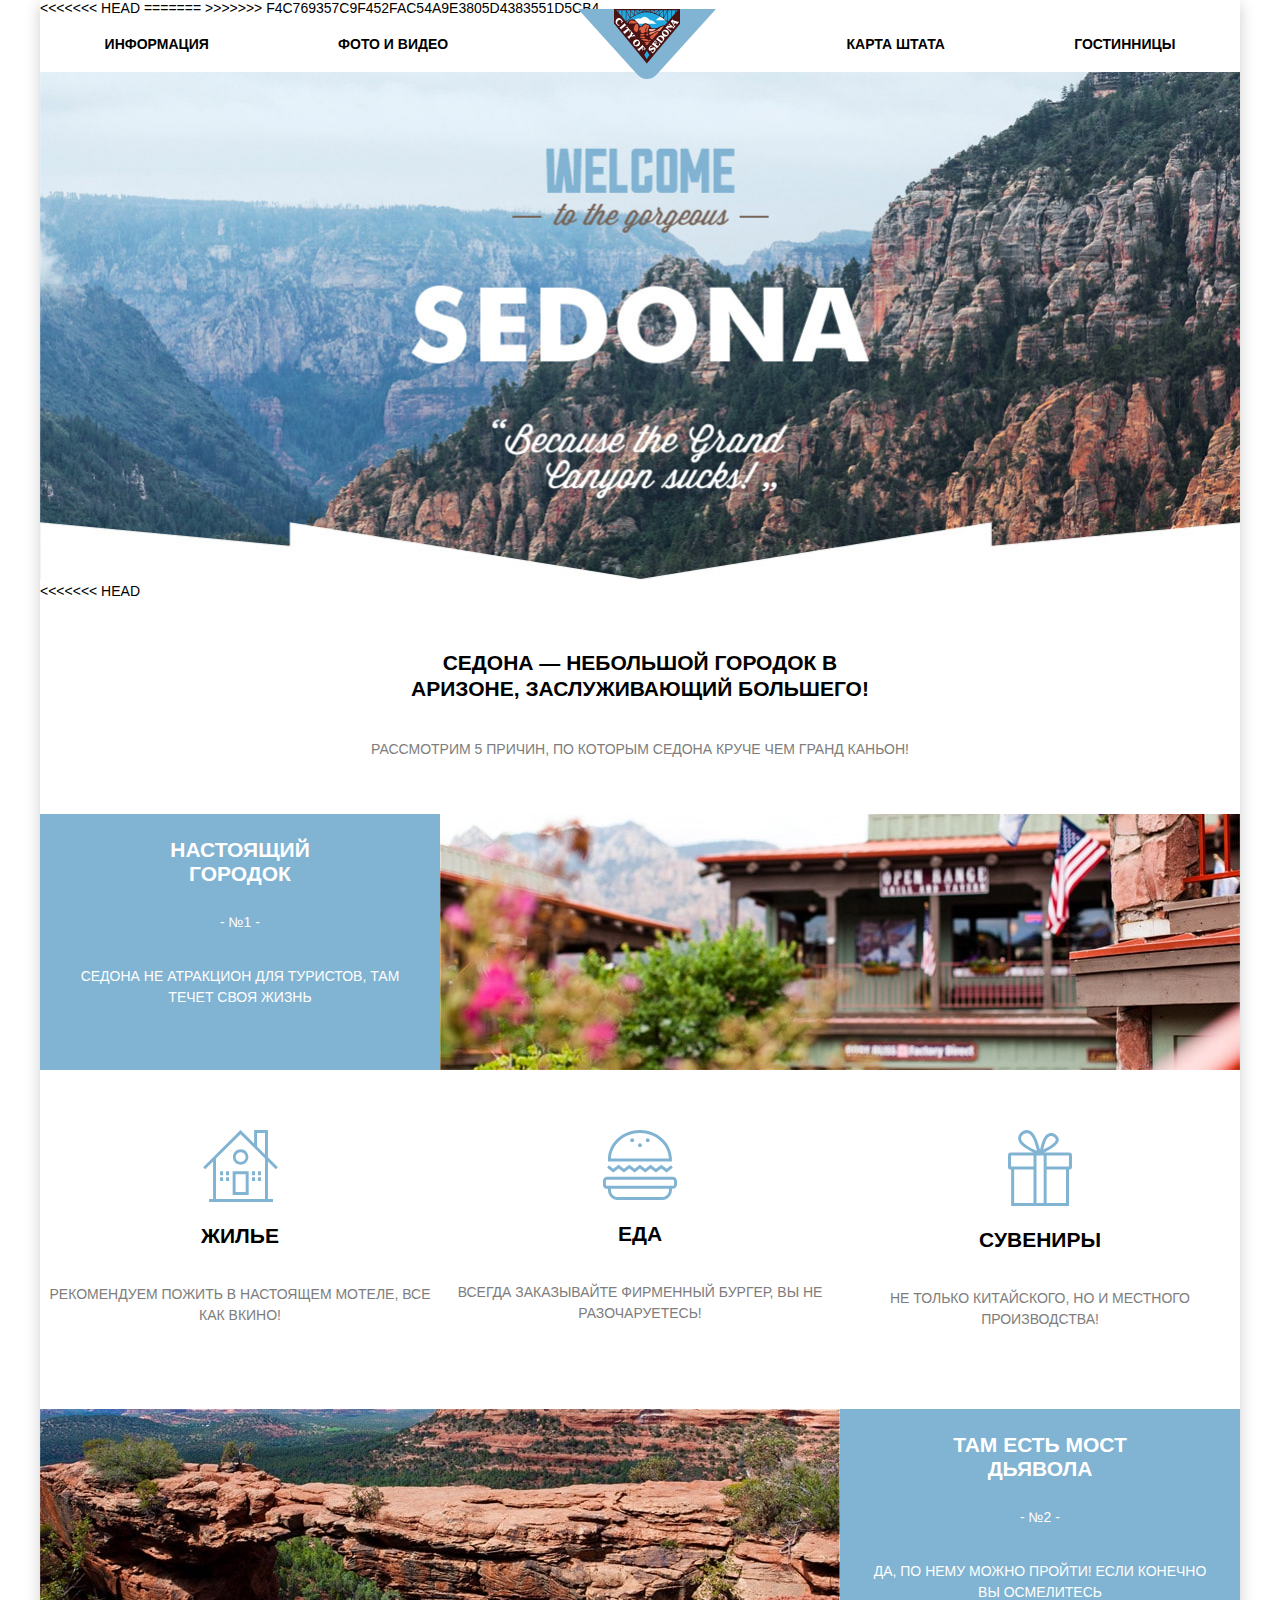
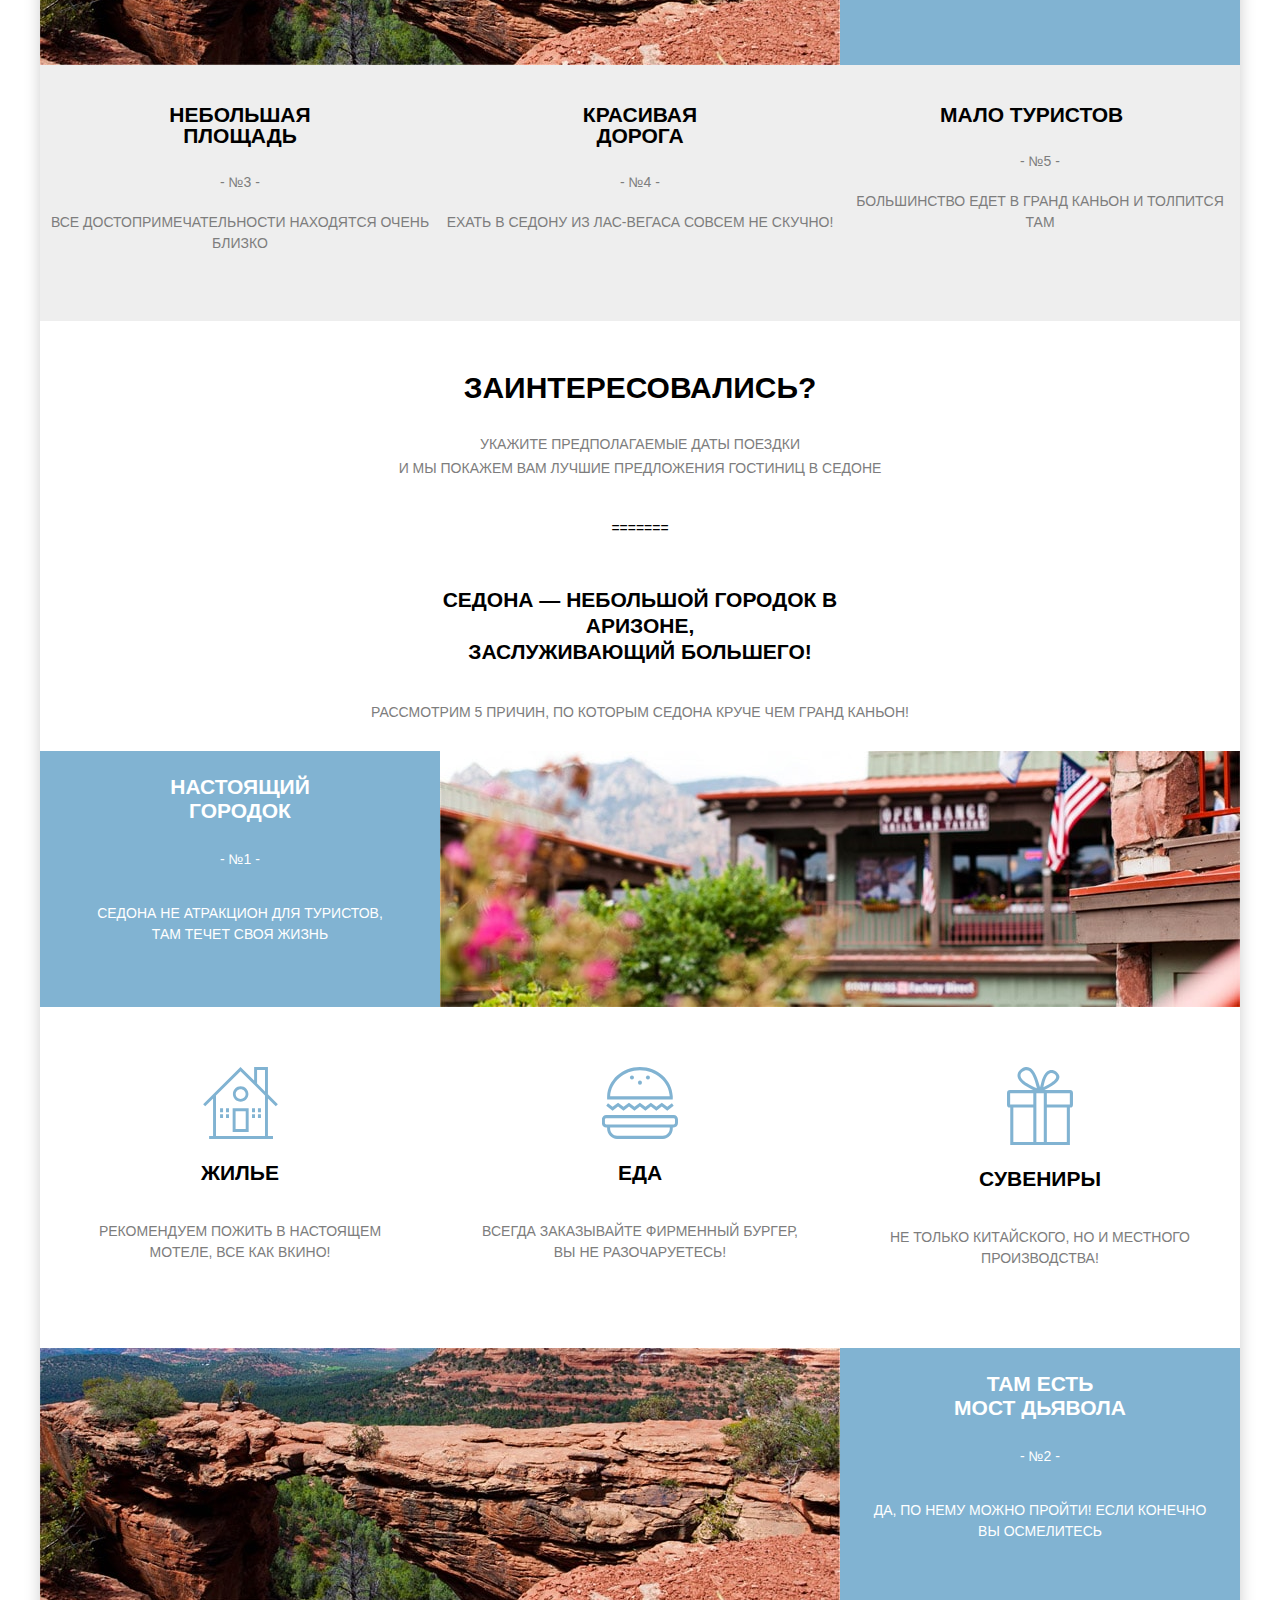
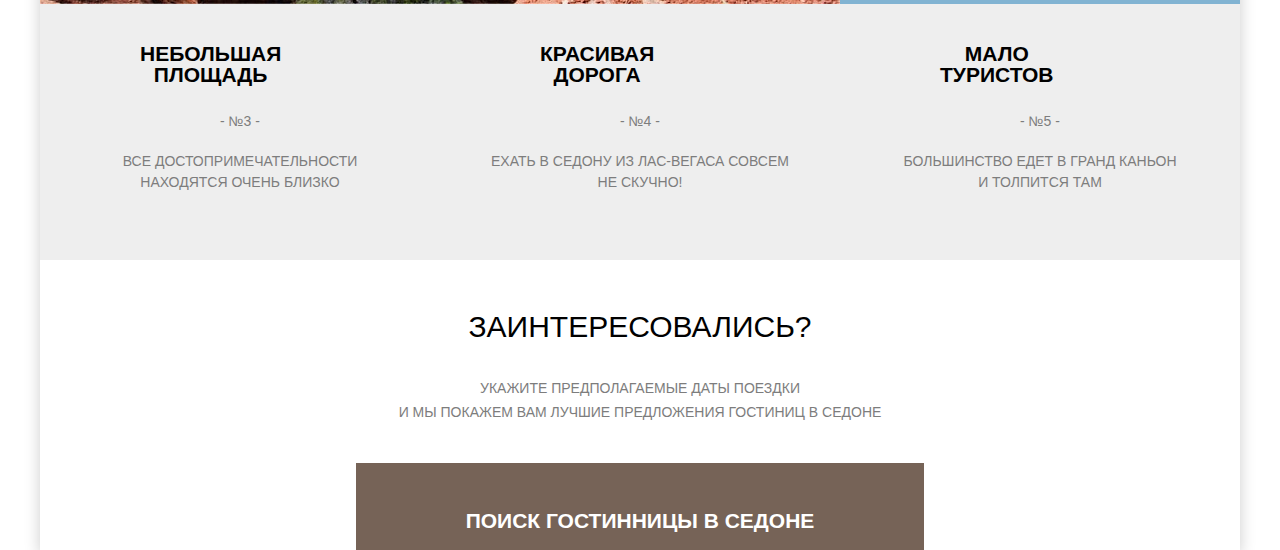
==== commit d5315a99: "Submission #1" ====
--- a/index.html
+++ b/index.html
@@ -1,50 +1,106 @@
-
 <!DOCTYPE html>
 <html lang='ru'>
-  <head>
+
+<head>
     <meta charset='utf-8'>
+<<<<<<< HEAD
+    <title>HTML Academy: Sedona </title>
+    <link href="css/normalize.css" rel="stylesheet">
+=======
     <title>HTML Academy: Sedona
 	</title>
 	<link href="css/normalize.css" rel="stylesheet">
+>>>>>>> f4c769357c9f452fac54a9e3805d4383551d5cb4
     <link href="css/style.min.css" rel="stylesheet">
     <link href="https://fonts.googleapis.com/css?family=PT+Sans:400,700" rel="stylesheet">
-  </head>
-  <body>
+</head>
+
+<body>
     <header class='main-header'>
-      <nav class='main-navigation'>
-        <ul class='site-navigation'>
-          <li class='nav-item1'>
-		    <a href='#'>
-			  Информация
-			</a>
-		  </li>
-          <li class='nav-item2'>
-		    <a href='#'>
-			  Фото и видео
-			</a>
-		  </li>
-          <li class='main-header-logo'>
-		    <a class='main-header-logo' href='index.html'>
-		      <img class='svg_logo_sedona' src='svg/logo-sedona.svg'  alt='Logo for project Sedona'>
-			</a>
-		  </li>
-		  <li class='nav-item4'>
-		    <a href='#'>
-		      Карта штата
-			</a>
-		  </li>
-          <li class='nav-item5'>
-		    <a href='./catalog.html'>
-		      Гостинницы
-			</a>
-		  </li>
-        </ul>
-      </nav>
-	  <div class='logo-image'>
-	    <img class='img_sedona_logo' src='img/sedona-logo.jpg'  alt='Logo picture Sedona'>
-	  </div>
+        <nav class='main-navigation'>
+            <ul class='site-navigation'>
+                <li class='nav-item1'> <a href='./info.html'>Информация</a> </li>
+                <li class='nav-item2'> <a href='./foto-video.html'>Фото и видео</a> </li>
+                <li class='main-header-logo'>
+                    <a class='main-header-logo' href='./index.html'><img class='svg_logo_sedona' src='svg/logo-sedona.svg' width='140' height='70' alt='Logo for project Sedona'></a>
+                </li>
+                <li class='nav-item4'> <a href='./map.html'>Карта штата</a> </li>
+                <li class='nav-item5'> <a href='./catalog.html'>Гостинницы</a> </li>
+            </ul>
+        </nav>
+        <div class='logo-image'> <img class='img_sedona_logo' src='img/sedona-logo.jpg' width='1200' height='510' alt='Logo picture Sedona'> </div>
     </header>
     <main class='container'>
+<<<<<<< HEAD
+        <h1 class='visually-hidden'>HTML Sedona</h1>
+        <div class='block-description'>
+            <p class='container-title'>Седона — небольшой городок в Аризоне, заслуживающий большего!</p>
+            <p class='container-text'>Рассмотрим 5 причин, по которым Седона круче чем Гранд Каньон!</p>
+        </div>
+        <div class='picture-service-1'>
+            <div class='block-picture-house'>
+                <h3 class='visually-hidden'>Изображение города</h3> <img class='img_hotel_photo service-picture-1' src='img/hotel-photo.jpg' width='800' height='256' alt='sedona promo'>
+            </div>
+            <div class='service-block'> <span class='picture-title'>Настоящий городок</span>
+                <p class='picture-text'>- №1 -</p>
+                <p class='info-text'>Седона не атракцион для туристов, там течет своя жизнь</p>
+            </div>
+        </div>
+        <section class='service'>
+            <h2 class='visually-hidden'>Услуги Седоны</h2>
+            <ul class='service-content-1'>
+                <li class='service-item-1'> <img src='svg/icon-1.svg' width='75' height='72' alt='Жилье'>
+                    <p class='item-title'>Жилье</p>
+                    <p class='service-article-1'>Рекомендуем пожить в настоящем мотеле, все как вкино!</p>
+                </li>
+                <li class='service-item-2'> <img src='svg/icon-3.svg' width='74' height='70' alt='Еда'>
+                    <p class='item-title'>Еда</p>
+                    <p class='service-article-2'>Всегда заказывайте фирменный бургер, вы не разочаруетесь!</p>
+                </li>
+                <li class='service-item-3'> <img src='svg/icon-2.svg' width='64' height='76' alt='Сувениры'>
+                    <p class='item-title'>Сувениры</p>
+                    <p class='service-article-3'>Не только китайского, но и местного производства!</p>
+                </li>
+            </ul>
+        </section>
+        <div class='picture-service-2'>
+            <div class='block-picture-bridge'>
+                <h3 class='visually-hidden'>Изображение моста</h3> <img class='img_devil_photo' src='img/devil-photo.jpg' width='800' height='256' alt='sedona promo'>
+            </div>
+            <div class='service-block'>
+                <p class='picture-title'>Там есть Мост Дьявола</p>
+                <p class='picture-text'>- №2 -</p>
+                <p class='info-text'>Да, по нему можно пройти! Если конечно вы осмелитесь</p>
+            </div>
+        </div>
+        <section class='service-content-2'>
+            <h2 class='visually-hidden'>Информация о Седоне</h2>
+            <ul class='service-2'>
+                <li class='service-item-4'>
+                    <p class='item-title-service'>Небольшая площадь</p>
+                    <p class='infoindex-2'>- №3 -</p>
+                    <p>Все достопримечательности находятся очень близко</p>
+                </li>
+                <li class='service-item-5'>
+                    <p class='item-title-service'>Красивая дорога</p>
+                    <p class='infoindex-2'>- №4 -</p>
+                    <p>Ехать в Седону из Лас-Вегаса совсем не скучно!</p>
+                </li>
+                <li class='service-item-6'>
+                    <p class='item-title-service'>Мало туристов</p>
+                    <p class='infoindex-2'>- №5 -</p>
+                    <p>Большинство едет в Гранд Каньон и толпится там</p>
+                </li>
+            </ul>
+        </section>
+        <section class='registration'>
+            <div class='registration-text'>
+                <h2 class='container-title-2'>Заинтересовались?</h2>
+                <div class='container-text button-container'>
+                    <p class='text-data'>Укажите предполагаемые даты поездки</p>
+                    <p class='text-data'>и мы покажем вам лучшие предложения гостиниц в Седоне</p>
+                </div>
+=======
 	  <h1 class='visually-hidden'>
 	    HTML Sedona
 	  </h1>
@@ -276,16 +332,67 @@
 				  +
 				</button>
 			  </div>
-            </div>
-		  </div>
-        </div>		
-        <div >	
-          <button class='search-button-index js-close-modal' type='submit'>
-            найти
-          </button>
-        </div>	
-      </form>
+>>>>>>> f4c769357c9f452fac54a9e3805d4383551d5cb4
+            </div>
+            <div class='search-data-button js-open-modal' id='button-search-sedona'><a href='./form.html'>Поиск гостинницы в Седоне</a></div>
+        </section>
+    </main>
+    <div class='modal-block'>
+        <form action='https://echo.htmlacademy.ru' method='post'>
+            <div class='departure-block'>
+                <label class='departure-label' for='departure-in'>Дата заезда:</label>
+                <div class='input-wrap'>
+                    <input class='departure-input' value='24 апреля 2017' type='text' name='departure-in' id='departure-in' placeholder='24 апреля 2017'>
+                    <svg class='calendar calendar-1' xmlns='http://www.w3.org/2000/svg' width='21' height='22' viewBox='0 0 21 22'>
+                        <path class='calendar-path' fill='#cacaca' d='M19.251 2.025h-2.845V.648c0-.381-.294-.689-.656-.689-.363 0-.656.308-.656.689v1.377h-3.938V.648c0-.381-.294-.689-.655-.689-.363 0-.657.308-.657.689v1.377H5.906V.648c0-.381-.294-.689-.656-.689-.363 0-.657.308-.657.689v1.377H1.75C.784 2.025 0 2.847 0 3.862v16.302C0 21.179.784 22 1.75 22h17.501c.966 0 1.749-.821 1.749-1.836V3.862c0-1.015-.783-1.837-1.749-1.837zm.437 18.139a.448.448 0 0 1-.437.459H1.75a.45.45 0 0 1-.438-.459V3.862a.45.45 0 0 1 .438-.459h2.844v1.378c0 .381.294.689.657.689.362 0 .656-.308.656-.689V3.403h3.938v1.378c0 .381.294.689.657.689.361 0 .655-.308.655-.689V3.403h3.938v1.378c0 .381.293.689.656.689.362 0 .656-.308.656-.689V3.403h2.845c.241 0 .437.206.437.459v16.302z' />
+                        <path fill='#cacaca' d='M4.594 8.225h2.625v2.066H4.594zM4.594 11.668h2.625v2.067H4.594zM4.594 15.112h2.625v2.066H4.594zM9.188 15.112h2.625v2.066H9.188zM9.188 11.668h2.625v2.067H9.188zM9.188 8.225h2.625v2.066H9.188zM13.781 15.112h2.625v2.066h-2.625zM13.781 11.668h2.625v2.067h-2.625zM13.781 8.225h2.625v2.066h-2.625z' />
+                    </svg> <span class='visually-hidden'>календарь</span> </div>
+            </div>
+            <div class='departure-block'>
+                <label class='departure-label' for='departure-out'>Дата выезда:</label>
+                <div class='input-wrap'>
+                    <input class='departure-input' value='4 июля 2017' type='text' name='departure-out' id='departure-out' placeholder='4 июля 2017'>
+                    <svg class='calendar calendar-2' xmlns='http://www.w3.org/2000/svg' width='21' height='22' viewBox='0 0 21 22'>
+                        <path class='calendar-path' fill='#cacaca' d='M19.251 2.025h-2.845V.648c0-.381-.294-.689-.656-.689-.363 0-.656.308-.656.689v1.377h-3.938V.648c0-.381-.294-.689-.655-.689-.363 0-.657.308-.657.689v1.377H5.906V.648c0-.381-.294-.689-.656-.689-.363 0-.657.308-.657.689v1.377H1.75C.784 2.025 0 2.847 0 3.862v16.302C0 21.179.784 22 1.75 22h17.501c.966 0 1.749-.821 1.749-1.836V3.862c0-1.015-.783-1.837-1.749-1.837zm.437 18.139a.448.448 0 0 1-.437.459H1.75a.45.45 0 0 1-.438-.459V3.862a.45.45 0 0 1 .438-.459h2.844v1.378c0 .381.294.689.657.689.362 0 .656-.308.656-.689V3.403h3.938v1.378c0 .381.294.689.657.689.361 0 .655-.308.655-.689V3.403h3.938v1.378c0 .381.293.689.656.689.362 0 .656-.308.656-.689V3.403h2.845c.241 0 .437.206.437.459v16.302z' />
+                        <path fill='#cacaca' d='M4.594 8.225h2.625v2.066H4.594zM4.594 11.668h2.625v2.067H4.594zM4.594 15.112h2.625v2.066H4.594zM9.188 15.112h2.625v2.066H9.188zM9.188 11.668h2.625v2.067H9.188zM9.188 8.225h2.625v2.066H9.188zM13.781 15.112h2.625v2.066h-2.625zM13.781 11.668h2.625v2.067h-2.625zM13.781 8.225h2.625v2.066h-2.625z' />
+                    </svg> <span class='visually-hidden'>календарь</span> </div>
+            </div>
+            <div class='visitors-block'>
+                <div class='adult-block'>
+                    <div class='wrapper-people-1'>
+                        <div class='adult-label'>
+                            <label for='adult'>Взрослые:</label>
+                        </div>
+                        <div class='people-number-block'> <span class='visually-hidden'>минус</span>
+                            <button class='button-minus' type='button'>-</button>
+                            <input class='people-input' type='text' name='adult' id='adult' value='2' placeholder='2'> <span class='visually-hidden'>плюс</span>
+                            <button class='button-plus' type='button'>+</button>
+                        </div>
+                    </div>
+                </div>
+                <div class='child-block'>
+                    <div class='wrapper-people-2'>
+                        <div class='child-label'>
+                            <label class='children-label' for='child'>Дети:</label>
+                        </div>
+                        <div class='people-number-block'> <span class='visually-hidden'>минус</span>
+                            <button class='button-minus' type='button'>-</button>
+                            <input class='people-input' type='text' name='child' id='child' value='0' placeholder='0'> <span class='visually-hidden'>плюс</span>
+                            <button class='button-plus' type='button'>+</button>
+                        </div>
+                    </div>
+                </div>
+            </div>
+            <div>
+                <button class='search-button-index js-close-modal' type='submit'>найти</button>
+            </div>
+        </form>
     </div>
+<<<<<<< HEAD
+    <section class='map'>
+        <h3 class='visually-hidden'>Седона на карте</h3>
+        <iframe class='map_iframe' src="https://www.google.com/maps/embed?pb=!1m18!1m12!1m3!1d592671.975170088!2d-112.1175004224166!3d34.854085600806435!2m3!1f0!2f0!3f0!3m2!1i1024!2i768!4f13.1!3m3!1m2!1s0x872da132f942b00d%3A0x5548c523fa6c8efd!2sSedona%2C+AZ+86336%2C+USA!5e0!3m2!1sen!2ssi!4v1559896564362!5m2!1sen!2ssi" height='593' width='1200' allowfullscreen> </iframe>
+=======
 	
 	<section class='map'>
 	  <h3 class='visually-hidden'>
@@ -298,72 +405,36 @@
 		width='1200'
 		allowfullscreen>
 	  </iframe>
+>>>>>>> f4c769357c9f452fac54a9e3805d4383551d5cb4
     </section>
-	
-	<footer class='footer-contacts'>
-	  <div class='contacts'>
-        <div class='footer-block-tag'>
-          <p class='footer-tag'>
-            <a href='#'>
-			  #visitsedona
-			</a> 
-          </p>
+    <footer class='footer-contacts'>
+        <div class='contacts'>
+            <div class='footer-block-tag'> <span class='footer-tag'><a href='#'>#visitsedona</a></span> </div>
+            <div class='footer-block-social'>
+                <div class='social-button'> <a href='#'><span class='visually-hidden'>twitter</span><svg class='svg-social' xmlns="http://www.w3.org/2000/svg" xmlns:xlink="http://www.w3.org/1999/xlink" width='17' height='15' viewBox='0 0 17 15'>
+                            <path fill='#FFF' d="M10.95.144c1.685-.496 2.984.27 3.577 1.179.673-.231 1.331-.481 2.011-.708a2.345 2.345 0 0 1-.857 1.768c.685.17 1.304-.491 1.304-.491-.169 1-1.006 1.788-1.563 2.024-.231 6.75-3.175 11.217-10.077 11.082h-.446c-.41 0-4.164-.46-4.898-1.887 2.271.196 3.893-.422 4.693-1.177-.96-.3-2.679-.477-2.979-2.95.349.106.564.228 1.19.119C1.705 8.247.374 7.53.448 5.33c.285.328 1.067.536 1.34.472C1.085 5.561-.182 2.442.894.85c1.818 1.854 3.735 3.606 7.152 3.773C8.254 2.33 9.183.793 10.95.144z" /></svg></a> </div>
+                <div class='social-button'> <a href='#'><span class='visually-hidden'>facebook</span><svg class='svg-social' xmlns="http://www.w3.org/2000/svg" width="12" height="22" viewBox="0 0 12 22">
+                            <path fill='#FFF' d="M12 4V0H8a4 4 0 0 0-4 4v4H0v4h4v10h4V12h4V8H8V4h4z" /></svg></a> </div>
+                <div class='social-button'> <a href='#'><span class='visually-hidden'>youtube</span><svg class='svg-social' xmlns='http://www.w3.org/2000/svg' xmlns:xlink='http://www.w3.org/1999/xlink' width='20' height='16' viewBox='0 0 20 16'>
+                            <path fill='#FFF' d='M17 0H3C1.35 0 0 1.35 0 3v10c0 1.65 1.35 3 3 3h14c1.65 0 3-1.35 3-3V3c0-1.65-1.35-3-3-3zM6.027 11.998V4.002L15.014 8l-8.987 3.998z' /></svg></a> </div>
+            </div>
+            <div class='footer-block-copyrite'> <span class='footer-text-1'>website by</span>
+                <div class='footer-text-2'> <a href='https://htmlacademy.ru/'><span class='visually-hidden'>html academy</span><svg id="Layer_1" data-name="Layer 1" xmlns="http://www.w3.org/2000/svg" width='114' viewBox="0 0 108.08 36.85">
+                            <title>logo-htmlacademy</title>
+                            <path class='footer-copyrite-path' d="M44.61,26.88a2,2,0,0,0,.55-0.1v1.33a3.25,3.25,0,0,1-1.18.21,1.67,1.67,0,0,1-1.67-1,4.84,4.84,0,0,1-3.14,1.08c-1.51,0-2.91-.83-2.91-2.55,0-2.13,2-2.79,3.71-2.79a11.08,11.08,0,0,1,2.17.25v-0.3c0-1-.76-1.77-2.19-1.77a7.42,7.42,0,0,0-3,.64v-1.7a10.21,10.21,0,0,1,3.19-.55c2.36,0,3.81,1.12,3.81,3.65v3a0.54,0.54,0,0,0,.49.59h0.17Zm-6.44-1.13A1.35,1.35,0,0,0,39.63,27h0.11a3.39,3.39,0,0,0,2.41-1V24.58a9.72,9.72,0,0,0-1.81-.21c-1,0-2.16.33-2.16,1.38h0Zm12.36-6.11a5,5,0,0,1,2.57.64V22a4.08,4.08,0,0,0-2.3-.7,2.75,2.75,0,1,0,0,5.49,5,5,0,0,0,2.43-.64v1.71a6.27,6.27,0,0,1-2.76.57A4.21,4.21,0,0,1,46,24.51q0-.21,0-0.41a4.32,4.32,0,0,1,4.18-4.46h0.38Zm12.17,7.24a2,2,0,0,0,.55-0.1v1.33a3.25,3.25,0,0,1-1.18.21,1.67,1.67,0,0,1-1.67-1,4.84,4.84,0,0,1-3.14,1.08c-1.51,0-2.91-.83-2.91-2.55,0-2.13,2-2.79,3.71-2.79a11.08,11.08,0,0,1,2.17.25v-0.3c0-1-.76-1.77-2.19-1.77a7.42,7.42,0,0,0-3,.64v-1.7a10.21,10.21,0,0,1,3.19-.55c2.36,0,3.81,1.12,3.81,3.65v3a0.54,0.54,0,0,0,.49.59h0.17Zm-6.44-1.13A1.35,1.35,0,0,0,57.73,27h0.11a3.39,3.39,0,0,0,2.41-1V24.58a9.72,9.72,0,0,0-1.81-.21c-1.06,0-2.16.33-2.16,1.38h0ZM73,16V28.2H71.35V26.88a3.88,3.88,0,0,1-3.19,1.54,4.4,4.4,0,0,1,0-8.78,3.81,3.81,0,0,1,3,1.3V16H73Zm-4.53,5.22a2.76,2.76,0,1,0,0,5.52A2.86,2.86,0,0,0,71.15,25V23A2.91,2.91,0,0,0,68.49,21.27ZM79,19.64c3.31,0,4.46,2.68,3.92,5.09H76.7c0.21,1.5,1.67,2.11,3.19,2.11a6.11,6.11,0,0,0,2.64-.59v1.6a7.14,7.14,0,0,1-3,.57C77,28.42,74.78,27,74.78,24a4.18,4.18,0,0,1,4-4.39H79Zm0.09,1.54a2.28,2.28,0,0,0-2.44,2.1v0.06H81.3A2,2,0,0,0,79.13,21.18Zm5.73,7V19.87h1.65v1a3.81,3.81,0,0,1,2.78-1.27A2.86,2.86,0,0,1,91.89,21a4.12,4.12,0,0,1,2.91-1.33A3.06,3.06,0,0,1,98,23V28.2h-1.9V23.05a1.59,1.59,0,0,0-1.42-1.75H94.42a2.8,2.8,0,0,0-2.07,1.12V28.2h-1.9V23.05A1.59,1.59,0,0,0,89,21.31H88.8a3,3,0,0,0-2.21,1.29v5.63H84.86Zm21.31-8.33h1.9l-3.91,9.46c-0.9,2.17-2.09,2.86-3.35,2.86a4.76,4.76,0,0,1-1.1-.14V30.46a2.86,2.86,0,0,0,.85.12c0.9,0,1.58-.64,2.07-1.9l0.17-.42-4-8.4h2l2.86,6.29ZM38.73,1.46V6.22a3.81,3.81,0,0,1,2.7-1.14,3.25,3.25,0,0,1,3.44,3.4v5.15H43V8.72a1.81,1.81,0,0,0-1.61-2h-0.3a2.93,2.93,0,0,0-2.32,1.39v5.52h-1.9V1.46h1.9ZM49.94,2.31v3h3V6.91h-3v3.81c0,1.1.5,1.46,1.58,1.46a4.49,4.49,0,0,0,1.69-.33v1.6A6.8,6.8,0,0,1,51,13.8a2.55,2.55,0,0,1-2.86-2.74V6.89H46.58V5.26h1.5V2.74Zm5.4,11.31V5.28H57v1A3.81,3.81,0,0,1,59.77,5a2.86,2.86,0,0,1,2.6,1.33A4.12,4.12,0,0,1,65.28,5,3.06,3.06,0,0,1,68.44,8.4v5.21h-1.9V8.46a1.59,1.59,0,0,0-1.42-1.75H64.89a2.8,2.8,0,0,0-2.07,1.12v5.78h-1.9V8.46A1.59,1.59,0,0,0,59.5,6.71H59.27A3,3,0,0,0,57.06,8v5.63H55.34ZM71.17,1.45H73V13.6H71.17V1.45ZM14.71,0H14.55L0,1.54V28.21l14.55,8.66,14.55-8.66V1.54Zm12.5,27.1L14.55,34.64,1.9,27.12V16.18l12.59,7.5V25L5.86,19.9v1.31l8.68,5.21v1.39L5.87,22.65V24l8.68,5.21,8.75-5.24V18.31L27.2,16V27.12Zm0-12.53-3.48,2-1.6,1L14.51,13v1.31L21,18.23H21l-0.14.09-1,.54-5.37-3.2V17l4.24,2.52-1,.67-3.2-1.9v1.31l2.1,1.24L14.5,22.1,2,14.65,14.51,7.11Zm0-1.32L14.49,5.76,1.91,13.25v-10L14.56,1.92,27.21,3.25v10h0Z" transform="translate(0 -0.02)" fill="#231f20" />
+                        </svg></a> </div>
+            </div>
         </div>
-        <div class='footer-block-social'>
-		  <div class='social-button'>
-			<a href='#'>
-			  <span class='visually-hidden'>
-			    Twitter-web
-			  </span>
-			  <svg class='svg-social' xmlns="http://www.w3.org/2000/svg" xmlns:xlink="http://www.w3.org/1999/xlink" width="17" height="15" viewBox="0 0 17 15">
-			    <path fill='#FFF' d="M10.95.144c1.685-.496 2.984.27 3.577 1.179.673-.231 1.331-.481 2.011-.708a2.345 2.345 0 0 1-.857 1.768c.685.17 1.304-.491 1.304-.491-.169 1-1.006 1.788-1.563 2.024-.231 6.75-3.175 11.217-10.077 11.082h-.446c-.41 0-4.164-.46-4.898-1.887 2.271.196 3.893-.422 4.693-1.177-.96-.3-2.679-.477-2.979-2.95.349.106.564.228 1.19.119C1.705 8.247.374 7.53.448 5.33c.285.328 1.067.536 1.34.472C1.085 5.561-.182 2.442.894.85c1.818 1.854 3.735 3.606 7.152 3.773C8.254 2.33 9.183.793 10.95.144z"/>
-			  </svg>   
-			</a>
-		  </div>
-		  <div class='social-button'>
-		    <a href='#'>
-			  <span class='visually-hidden'>
-			    Facebook-web
-			  </span>
-			  <svg class='svg-social' xmlns="http://www.w3.org/2000/svg" width="12" height="22" viewBox="0 0 12 22">
-				<path fill='#FFF' d="M12 4V0H8a4 4 0 0 0-4 4v4H0v4h4v10h4V12h4V8H8V4h4z"/>
-			  </svg>		   
-			</a>
-		  </div>
-		  <div class='social-button'>
-		    <a href='#'>
-			  <span class='visually-hidden'>
-			    Youtube-web
-			  </span>
-			  <svg class='svg-social' xmlns='http://www.w3.org/2000/svg' xmlns:xlink='http://www.w3.org/1999/xlink' width='20' height='16' viewBox='0 0 20 16'>
-			    <path fill='#FFF' d='M17 0H3C1.35 0 0 1.35 0 3v10c0 1.65 1.35 3 3 3h14c1.65 0 3-1.35 3-3V3c0-1.65-1.35-3-3-3zM6.027 11.998V4.002L15.014 8l-8.987 3.998z'/>
-			  </svg>
-			</a>
-		  </div>	 
-        </div>	
-        <div class='footer-block-copyrite'> 
-          <span class='footer-text-1'>
-		    website by 
-	      </span>
-		  <div class='footer-text-2'>
-		    <span class='visually-hidden'>
-			  logo-html-academy
-			</span>
-			<a href='https://htmlacademy.ru/'>
-			  <svg id="Layer_1" data-name="Layer 1" xmlns="http://www.w3.org/2000/svg" width='114' viewBox="0 0 108.08 36.85"><title>logo-htmlacademy</title>
-				<path class='footer-copyrite-path' d="M44.61,26.88a2,2,0,0,0,.55-0.1v1.33a3.25,3.25,0,0,1-1.18.21,1.67,1.67,0,0,1-1.67-1,4.84,4.84,0,0,1-3.14,1.08c-1.51,0-2.91-.83-2.91-2.55,0-2.13,2-2.79,3.71-2.79a11.08,11.08,0,0,1,2.17.25v-0.3c0-1-.76-1.77-2.19-1.77a7.42,7.42,0,0,0-3,.64v-1.7a10.21,10.21,0,0,1,3.19-.55c2.36,0,3.81,1.12,3.81,3.65v3a0.54,0.54,0,0,0,.49.59h0.17Zm-6.44-1.13A1.35,1.35,0,0,0,39.63,27h0.11a3.39,3.39,0,0,0,2.41-1V24.58a9.72,9.72,0,0,0-1.81-.21c-1,0-2.16.33-2.16,1.38h0Zm12.36-6.11a5,5,0,0,1,2.57.64V22a4.08,4.08,0,0,0-2.3-.7,2.75,2.75,0,1,0,0,5.49,5,5,0,0,0,2.43-.64v1.71a6.27,6.27,0,0,1-2.76.57A4.21,4.21,0,0,1,46,24.51q0-.21,0-0.41a4.32,4.32,0,0,1,4.18-4.46h0.38Zm12.17,7.24a2,2,0,0,0,.55-0.1v1.33a3.25,3.25,0,0,1-1.18.21,1.67,1.67,0,0,1-1.67-1,4.84,4.84,0,0,1-3.14,1.08c-1.51,0-2.91-.83-2.91-2.55,0-2.13,2-2.79,3.71-2.79a11.08,11.08,0,0,1,2.17.25v-0.3c0-1-.76-1.77-2.19-1.77a7.42,7.42,0,0,0-3,.64v-1.7a10.21,10.21,0,0,1,3.19-.55c2.36,0,3.81,1.12,3.81,3.65v3a0.54,0.54,0,0,0,.49.59h0.17Zm-6.44-1.13A1.35,1.35,0,0,0,57.73,27h0.11a3.39,3.39,0,0,0,2.41-1V24.58a9.72,9.72,0,0,0-1.81-.21c-1.06,0-2.16.33-2.16,1.38h0ZM73,16V28.2H71.35V26.88a3.88,3.88,0,0,1-3.19,1.54,4.4,4.4,0,0,1,0-8.78,3.81,3.81,0,0,1,3,1.3V16H73Zm-4.53,5.22a2.76,2.76,0,1,0,0,5.52A2.86,2.86,0,0,0,71.15,25V23A2.91,2.91,0,0,0,68.49,21.27ZM79,19.64c3.31,0,4.46,2.68,3.92,5.09H76.7c0.21,1.5,1.67,2.11,3.19,2.11a6.11,6.11,0,0,0,2.64-.59v1.6a7.14,7.14,0,0,1-3,.57C77,28.42,74.78,27,74.78,24a4.18,4.18,0,0,1,4-4.39H79Zm0.09,1.54a2.28,2.28,0,0,0-2.44,2.1v0.06H81.3A2,2,0,0,0,79.13,21.18Zm5.73,7V19.87h1.65v1a3.81,3.81,0,0,1,2.78-1.27A2.86,2.86,0,0,1,91.89,21a4.12,4.12,0,0,1,2.91-1.33A3.06,3.06,0,0,1,98,23V28.2h-1.9V23.05a1.59,1.59,0,0,0-1.42-1.75H94.42a2.8,2.8,0,0,0-2.07,1.12V28.2h-1.9V23.05A1.59,1.59,0,0,0,89,21.31H88.8a3,3,0,0,0-2.21,1.29v5.63H84.86Zm21.31-8.33h1.9l-3.91,9.46c-0.9,2.17-2.09,2.86-3.35,2.86a4.76,4.76,0,0,1-1.1-.14V30.46a2.86,2.86,0,0,0,.85.12c0.9,0,1.58-.64,2.07-1.9l0.17-.42-4-8.4h2l2.86,6.29ZM38.73,1.46V6.22a3.81,3.81,0,0,1,2.7-1.14,3.25,3.25,0,0,1,3.44,3.4v5.15H43V8.72a1.81,1.81,0,0,0-1.61-2h-0.3a2.93,2.93,0,0,0-2.32,1.39v5.52h-1.9V1.46h1.9ZM49.94,2.31v3h3V6.91h-3v3.81c0,1.1.5,1.46,1.58,1.46a4.49,4.49,0,0,0,1.69-.33v1.6A6.8,6.8,0,0,1,51,13.8a2.55,2.55,0,0,1-2.86-2.74V6.89H46.58V5.26h1.5V2.74Zm5.4,11.31V5.28H57v1A3.81,3.81,0,0,1,59.77,5a2.86,2.86,0,0,1,2.6,1.33A4.12,4.12,0,0,1,65.28,5,3.06,3.06,0,0,1,68.44,8.4v5.21h-1.9V8.46a1.59,1.59,0,0,0-1.42-1.75H64.89a2.8,2.8,0,0,0-2.07,1.12v5.78h-1.9V8.46A1.59,1.59,0,0,0,59.5,6.71H59.27A3,3,0,0,0,57.06,8v5.63H55.34ZM71.17,1.45H73V13.6H71.17V1.45ZM14.71,0H14.55L0,1.54V28.21l14.55,8.66,14.55-8.66V1.54Zm12.5,27.1L14.55,34.64,1.9,27.12V16.18l12.59,7.5V25L5.86,19.9v1.31l8.68,5.21v1.39L5.87,22.65V24l8.68,5.21,8.75-5.24V18.31L27.2,16V27.12Zm0-12.53-3.48,2-1.6,1L14.51,13v1.31L21,18.23H21l-0.14.09-1,.54-5.37-3.2V17l4.24,2.52-1,.67-3.2-1.9v1.31l2.1,1.24L14.5,22.1,2,14.65,14.51,7.11Zm0-1.32L14.49,5.76,1.91,13.25v-10L14.56,1.92,27.21,3.25v10h0Z" transform="translate(0 -0.02)" fill="#231f20"/>
-			  </svg>
-			</a>
-			<h3 class='visually-hidden'>
-			  html academy
-			</h3>
-	      </div>
-	    </div>
-	  </div> 
     </footer>
+<<<<<<< HEAD
+    <script type="text/javascript" src="js/script.min.js"></script>
+</body>
+=======
 	<script type="text/javascript" src="js/script.min.js">
 	</script>
   </body>
 </html>
 
+>>>>>>> f4c769357c9f452fac54a9e3805d4383551d5cb4
 
+</html>
--- a/css/style.min.css
+++ b/css/style.min.css
@@ -1 +1,20 @@
-body{font-family:PTSans,Arial,sans-serif;font-size:14px;color:#000;text-transform:uppercase;list-style:none;-webkit-box-shadow:0 5px 15px 0 rgba(0,0,1,.2);box-shadow:0 5px 15px 0 rgba(0,0,1,.2);max-width:1200px;margin:0 auto;min-height:100vh;font-stretch:semi-condensed;position:relative}.main-navigation{display:-webkit-box;display:-ms-flexbox;display:flex;-webkit-box-orient:horizontal;-webkit-box-direction:normal;-ms-flex-direction:row;flex-direction:row;-ms-flex-line-pack:start;align-content:flex-start;font-weight:700;height:56px}.svg_logo_sedona{width:140px;height:70px}.main-header-logo,.nav-item1,.nav-item2,.nav-item4,.nav-item5{color:#000;list-style:none}.main-header-logo{min-width:140px;min-height:70px;-webkit-box-sizing:border-box;box-sizing:border-box;font-size:0}.site-navigation{-webkit-box-sizing:border-box;box-sizing:border-box;display:-webkit-box;display:-ms-flexbox;display:flex;-webkit-box-align:center;-ms-flex-align:center;align-items:center;margin:0;width:100%;padding:0;-ms-flex-pack:distribute;justify-content:space-around;white-space:none}.logo-image{position:relative;z-index:-1}.site-navigation a:hover{color:#81b3d2}.site-navigation a:active{color:#bdbbbc}.navigation-current{color:#766357;list-style:none}.button:active,.button:focus,.button:hover{background-color:#663d15}.picture-service-1,.picture-service-2{display:-webkit-box;display:-ms-flexbox;display:flex;-webkit-box-orient:horizontal;-webkit-box-direction:normal;-ms-flex-direction:row;flex-direction:row;height:256px;width:100%}.service-item{-webkit-box-align:center;-ms-flex-align:center;align-items:center}.service-item-1,.service-item-2,.service-item-3,.service-item-4,.service-item-5,.service-item-6{-webkit-box-sizing:border-box;box-sizing:border-box;line-height:21px;-webkit-box-flex:1;-ms-flex-positive:1;flex-grow:1}.block-picture-house{-webkit-box-sizing:border-box;box-sizing:border-box;height:100%;-webkit-box-ordinal-group:3;-ms-flex-order:2;order:2;-webkit-box-flex:2;-ms-flex-positive:2;flex-grow:2}.block-picture-bridge{-webkit-box-sizing:border-box;box-sizing:border-box;height:100%;-webkit-box-flex:2;-ms-flex-positive:2;flex-grow:2}.footer-text-1{-ms-flex-item-align:center;-ms-grid-row-align:center;align-self:center;margin-right:10px}.footer-text-2{-ms-flex-item-align:center;-ms-grid-row-align:center;align-self:center;cursor:pointer}.footer-text-2:hover path{fill:#81b3d2}.footer-text-2:active path{fill:#bdbbbc}.service-block{color:#fff;min-width:400px;background-color:#81b3d2;height:256px;text-align:center;padding-top:24px;-webkit-box-sizing:border-box;box-sizing:border-box;-webkit-box-ordinal-group:2;-ms-flex-order:1;order:1;padding-left:31px;padding-right:31px;-webkit-box-flex:1;-ms-flex-positive:1;flex-grow:1}.infoindex-2{-webkit-box-sizing:border-box;box-sizing:border-box;padding-top:5px;padding-bottom:5px}.picture-title{font-size:21px;font-weight:700;min-height:21px}.picture-text{-webkit-box-sizing:border-box;box-sizing:border-box;margin-top:22px;margin-bottom:22px}.visually-hidden{position:absolute;clip:rect(0 0 0 0);width:1px;height:1px;margin:-1px}.map_iframe{width:100%;border:0;z-index:3}.map_img{width:100%;z-index:-1}.img_devil_photo{height:100%;width:100%;-o-object-fit:cover;object-fit:cover}.img_hotel_photo{width:100%;height:100%;-o-object-fit:cover;object-fit:cover}.img_amara,.img_desert,.img_villas{width:100%}.img_sedona_logo{width:100%;height:508px}a{text-decoration:none;color:#000}.service-2{background-color:#eee;display:-webkit-box;display:-ms-flexbox;display:flex;margin:0;padding:0;min-height:256px;-webkit-box-sizing:border-box;box-sizing:border-box;text-align:center;color:#7d7d7d;list-style:none;width:100%}.service-block{text-align:center}.service-content-1{list-style:none;display:-webkit-box;display:-ms-flexbox;display:flex;margin:0;padding:0;-ms-flex-pack:distribute;justify-content:space-around;padding-top:60px;padding-bottom:65px}.service-content-2{list-style:none;display:-webkit-box;display:-ms-flexbox;display:flex;margin:0;padding:0;-ms-flex-pack:distribute;justify-content:space-around}.info-text{line-height:21px;font-size:14px}.container-text,.service{text-align:center;color:#7d7d7d;list-style:none;line-height:24px}.button-container{margin-bottom:40px}.registration{-webkit-box-sizing:border-box;box-sizing:border-box;text-align:center;display:-webkit-box;display:-ms-flexbox;display:flex;-webkit-box-orient:vertical;-webkit-box-direction:normal;-ms-flex-direction:column;flex-direction:column;-webkit-box-pack:end;-ms-flex-pack:end;justify-content:flex-end}.registration-text{min-height:290px}.container-title-2{color:#000;font-size:30px;text-align:center;min-height:36px;margin-top:50px}.search-data-button{font:inherit;font-size:21px;position:absolute;font-weight:700;background-color:#766357;-webkit-box-sizing:border-box;box-sizing:border-box;width:568px;height:87px;text-align:center;vertical-align:middle;-ms-flex-item-align:center;-ms-grid-row-align:center;align-self:center;color:#fff;line-height:26px;text-transform:uppercase;border:none;cursor:pointer}.search-data-button:hover{background-color:#604e43}.search-data-button:active{background-color:#503e33;color:#857871}.container-title,.item-title{color:#000;font-size:21px;font-weight:700;text-align:center;line-height:26px}.item-title-service{color:#000;font-size:21px;font-weight:700;text-align:center;line-height:21px;padding-top:18px}.search-data{color:#fff;font-size:21px;font-weight:700;text-align:center;line-height:26px}.button-search{font:inherit;background-color:#81b3d2;color:#fff;font-size:21px;line-height:26px;font-weight:700;text-align:center;text-transform:uppercase;border:none}.button-search:hover{background-color:#669ec0}.search-block{font-weight:700}.button-minus{font-size:21px;font-weight:700;color:#a9a9a9;background-color:#f2f2f2;border:none;cursor:pointer;line-height:26px;margin-left:3px}.button-plus{width:26px;height:26px;font-size:21px;line-height:26px;font-weight:700;color:#a9a9a9;background-color:#f2f2f2;border:none;cursor:pointer;margin-right:-13px}.clear-float{clear:both}.input-wrap{font:inherit;background:#f2f2f2;min-width:340px;-webkit-box-sizing:border-box;box-sizing:border-box}.departure-input:hover,.people-input:hover{background:#ebebeb;border:2px solid #ebebeb}.departure-input:active,.departure-input:focus,.people-input:active,.people-input:focus{background:#fff;border:2px solid #ebebeb}.departure-input{position:relative;font-size:14px;font-weight:700;color:#000;text-transform:uppercase;background:0 0;min-width:330px;height:38px;border:2px solid #f2f2f2;padding-left:10px}.departure-label{min-width:112px;padding-top:8px}.departure-block{margin-bottom:30px;display:-webkit-box;display:-ms-flexbox;display:flex}.adult-label{-webkit-box-sizing:border-box;box-sizing:border-box;width:112px}.children-label{-webkit-box-sizing:border-box;box-sizing:border-box;position:relative;width:112px;padding-left:45px;margin-right:24px}.people-number-block{-webkit-box-sizing:border-box;box-sizing:border-box;background:#f2f2f2;width:105px;box-sizing:border-box;height:38px}.wrapper-people-1{display:-webkit-box;display:-ms-flexbox;display:flex;-webkit-box-sizing:border-box;box-sizing:border-box;width:235px;-webkit-box-align:center;-ms-flex-align:center;align-items:center}.wrapper-people-2{display:-webkit-box;display:-ms-flexbox;display:flex;-webkit-box-sizing:border-box;box-sizing:border-box;width:218px;-webkit-box-align:center;-ms-flex-align:center;align-items:center}.visitors-block{display:-webkit-box;display:-ms-flexbox;display:flex;-webkit-box-sizing:border-box;box-sizing:border-box;width:458px}.map{height:593px;width:100%;background-image:url(../img/map.jpg) no-repeat;text-align:center;z-index:-1}.footer-contacts{position:absolute;background-color:rgba(255,255,255,.8);width:100%;height:120px;margin-top:-120px}.footer-contacts-catalog{background-color:rgba(255,255,255,1);width:100%;height:120px}.block-description{-webkit-box-sizing:border-box;box-sizing:border-box;min-height:215px;display:-webkit-box;display:-ms-flexbox;display:flex;-webkit-box-orient:vertical;-webkit-box-direction:normal;-ms-flex-direction:column;flex-direction:column;padding-top:30px}.contacts{display:-webkit-box;display:-ms-flexbox;display:flex;-ms-flex-pack:distribute;justify-content:space-around;min-height:120px}.footer-tag a{font-size:21px;font-weight:700;line-height:26px}.footer-tag a:hoover{cursor:pointer}.footer-block-tag{display:-webkit-box;display:-ms-flexbox;display:flex;-webkit-box-pack:center;-ms-flex-pack:center;justify-content:center;-webkit-box-align:center;-ms-flex-align:center;align-items:center;-webkit-box-sizing:border-box;box-sizing:border-box;-webkit-box-flex:1;-ms-flex-positive:1;flex-grow:1;width:30%}.footer-block-social{display:-webkit-box;display:-ms-flexbox;display:flex;-webkit-box-pack:center;-ms-flex-pack:center;justify-content:center;-webkit-box-align:center;-ms-flex-align:center;align-items:center;-webkit-box-sizing:border-box;box-sizing:border-box;-webkit-box-flex:1;-ms-flex-positive:1;flex-grow:1;width:30%}.footer-block-copyrite{display:-webkit-box;display:-ms-flexbox;display:flex;-webkit-box-pack:center;-ms-flex-pack:center;justify-content:center;-webkit-box-sizing:border-box;box-sizing:border-box;-webkit-box-flex:1;-ms-flex-positive:1;flex-grow:1;width:30%}.button-search:hover,.search-button-index:hover,.social-button:hover{background-color:#669ec0;-webkit-box-sizing:border-box;box-sizing:border-box}.footer-copyrite-path: focus,.footer-copyrite-path: hover{fill:#81b3d2}.search-button-index:active{color:#88b6d1;background-color:#5496bd;-webkit-box-sizing:border-box;box-sizing:border-box}.svg-social:active path{opacity:.3;background-color:#5496bd;-webkit-box-sizing:border-box;box-sizing:border-box}.button-minus:active,.button-minus:focus,.button-plus:active,.button-plus:focus{color:#81b3d2}.button-minus:hover,.button-plus:hover{color:#000}.adult-block{-webkit-box-sizing:border-box;box-sizing:border-box}.child-block{-webkit-box-sizing:border-box;box-sizing:border-box;width:230px}.people-input{font:inherit;width:47px;height:38px;text-align:center;border:none;background-color:transparent;-webkit-box-sizing:border-box;box-sizing:border-box;color:#000}.calendar{cursor:pointer;background:0 0;border:none;vertical-align:middle;position:absolute;z-index:1}.calendar-1{top:61px;right:63px}.calendar-2{top:135px;right:63px}.calendar:hover path{fill:#000}.calendar:active path,.calendar:focus path{fill:#81b3d2}.house-type,.infrastructure,.price-option{border:none}.filter-ul{list-style:none}.filter-li{padding-bottom:29px;font-size:14px;line-height:21px}.filter-title-1,.filter-title-2{font-size:16px;font-weight:700;line-height:21px;padding-left:30px;padding-top:30px}.filter-title-3{font-size:16px;font-weight:700;line-height:21px;padding-top:30px;margin-bottom:5px}.filter-button{font:inherit;font-size:14px;line-height:21px;color:#fff;text-transform:uppercase;background:0 0;border:2px solid #fff;border-radius:2px;outline:0;cursor:pointer;-webkit-box-sizing:border-box;box-sizing:border-box;width:137px;height:37px}.filter-button:active,.filter-button:focus,.filter-button:hover{color:#000;background:#fff}.filter{background:#365266 url(../img/bg-hotel.jpg) no-repeat;color:#fff;background-position:top center;background-repeat:no-repeat;width:100%;height:218px;display:-webkit-box;display:-ms-flexbox;display:flex;-ms-flex-pack:distribute;justify-content:space-around}.infrastructure{-webkit-box-sizing:border-box;box-sizing:border-box;text-align:left}.house-type{margin-right:25%}.price-option{text-align:center}input[type=checkbox]+label{position:relative;padding-bottom:18px;padding-left:42px;cursor:pointer;line-height:21px}input[type=checkbox]+label::before{content:'';position:absolute;top:-4px;left:-6px;min-width:27px;min-height:23px;background-image:url(../svg/checkbox-off.svg);background-repeat:no-repeat}input[type=checkbox]:checked+label::before{background-image:url(../svg/checkbox-on.svg)}input[type=checkbox]:disabled+label::before{background-image:url(../svg/checkbox-off-disabled.svg)}input[type=checkbox]:disabled+label{color:#6a6a6a;cursor:auto}input[type=checkbox]:checked:disabled+label::before{background-image:url(../svg/checkbox-on-disabled.svg)}input[type=checkbox]:checked:disabled+label{color:#6a6a6a;cursor:auto}:active,:focus,:hover{outline:0;outline-offset:0}.price-range{position:relative;margin-bottom:32px;-webkit-box-sizing:border-box;box-sizing:border-box;text-align:center}.price-range .scale{min-height:2px;background-color:rgba(255,255,255,.3)}.bar{background-color:#fff}.price-range .bar{width:77%;height:2px}.range-toggle{position:absolute;top:-9px;min-width:4px;min-height:4px;border-radius:50%;cursor:pointer;background:#ababab;border:8px solid #fff}.range-toggle:hover{-webkit-transform:scale(1.1);-ms-transform:scale(1.1);transform:scale(1.1)}.range-toggle-min{left:0}.range-toggle-max{right:50px}.search-options{display:-webkit-box;display:-ms-flexbox;display:flex;-webkit-box-align:center;-ms-flex-align:center;align-items:center;-ms-flex-pack:distribute;justify-content:space-around;-webkit-box-sizing:border-box;box-sizing:border-box;min-height:86px;border-bottom:1px solid #e5e5e5}.search-type{display:-webkit-box;display:-ms-flexbox;display:flex;padding-right:300px}.search-result{-ms-flex-item-align:center;-ms-grid-row-align:center;align-self:center;margin-right:55px;font-size:21px;font-weight:700;-webkit-box-sizing:border-box;box-sizing:border-box}.search-criteria{display:-webkit-box;display:-ms-flexbox;display:flex;font-weight:700;font-size:14px;line-height:18px}.search-parameters{display:-webkit-box;display:-ms-flexbox;display:flex;-webkit-box-sizing:border-box;box-sizing:border-box;width:330px;-webkit-box-pack:justify;-ms-flex-pack:justify;justify-content:space-between}.search-arrows{display:-webkit-box;display:-ms-flexbox;display:flex;-webkit-box-sizing:border-box;box-sizing:border-box;padding:0}.search-arrows,.search-parameters{list-style:none;font-size:12px}.search-parameters a{font-size:12px;min-height:18px;color:rgba(0,0,0,.3);-webkit-text-decoration:underline dotted #81b3d2;text-decoration:underline dotted #81b3d2}.search-parameters a:hover{color:#81b3d2;-webkit-text-decoration:underline dotted #81b3d2;text-decoration:underline dotted #81b3d2}.search-parameters a:active{color:#000;text-decoration:none}.search-parameters a:focus{color:#81b3d2;text-decoration:none}.search-results{margin:0}.price-min-max{margin-bottom:20px;border:2px solid #fff;padding:5px;border-radius:2px}.price-input-1{font:inherit;text-transform:uppercase;text-align:center;border:none;cursor:pointer;color:#fff;-webkit-box-sizing:border-box;box-sizing:border-box;background:0 0;min-height:21px;width:48%}.price-input-2{font:inherit;text-transform:uppercase;text-align:center;border:none;cursor:pointer;color:#fff;-webkit-box-sizing:border-box;box-sizing:border-box;background:0 0;min-height:21px;border-left:2px solid #fff;width:50%}.search-arrows-path:hover{fill:#000}.search-arrows-path:active,.search-arrows-path:focus{fill:#81b3d2}.house-title{font-size:21px;color:#000;font-weight:700;text-align:left}.house-title a:hover{color:#81b3d2}.house-title a:active{color:#cacaca;font-weight:400}.catalog-list{display:-webkit-box;display:-ms-flexbox;display:flex;font-size:14px;color:#b6b6b6;border-bottom:1px solid #e5e5e5;-webkit-box-sizing:border-box;box-sizing:border-box;min-height:150px;-ms-flex-pack:distribute;justify-content:space-around;-webkit-box-align:center;-ms-flex-align:center;align-items:center}.picture-info{display:-webkit-box;display:-ms-flexbox;display:flex}.catalog-picture{-webkit-box-sizing:border-box;box-sizing:border-box;max-width:135px;max-height:150px}.catalog-info{-webkit-box-sizing:border-box;box-sizing:border-box;margin-left:30px;vertical-align:middle}.catalog-rate{position:relative;text-align:right;width:110px;-webkit-box-sizing:border-box;box-sizing:border-box;margin-left:32%;vertical-align:middle}.button-reservation:active,.button-reservation:focus,.button-reservation:hover{background-color:#887e78}.button-info{font-family:PTSans,Arial,sans-serif;font-size:14px;color:#fff;text-transform:uppercase;min-width:110px;min-height:27px;-webkit-box-sizing:border-box;box-sizing:border-box;border:none;text-align:center;vertical-align:middle;background-color:#81b3d2;color:#fff;font-weight:700}.button-info:hover{background-color:#669ec0;-webkit-box-sizing:border-box;box-sizing:border-box}.button-info:focus{background-color:#5496bd;-webkit-box-sizing:border-box;box-sizing:border-box;color:#81b3d1}.button-reservation:hover{background-color:#604e43}.button-reservation:active{background-color:#604e43;color:#877d78}.button-reservation{width:142px;height:27px;-webkit-box-sizing:border-box;box-sizing:border-box;text-align:center;font-size:14px;background-color:#766357;padding-top:3px;color:#fff;font-weight:700;line-height:21px;font-family:PTSans,Arial,sans-serif;text-transform:uppercase;border:none;vertical-align:middle}.rate-stars{margin-top:0;margin-bottom:46px;-webkit-box-sizing:border-box;box-sizing:border-box}.rate-number{-webkit-box-sizing:border-box;box-sizing:border-box;background-color:#f2f2f2;min-width:110px;min-height:27px;text-align:center;line-height:21px}.arrow-up{margin-right:13px}.catalog-type{position:absolute;-webkit-box-sizing:border-box;box-sizing:border-box;min-width:110px;min-height:65px;display:-webkit-box;display:-ms-flexbox;display:flex;padding-top:7px;-webkit-box-orient:vertical;-webkit-box-direction:normal;-ms-flex-direction:column;flex-direction:column;-webkit-box-pack:justify;-ms-flex-pack:justify;justify-content:space-between}.catalog-reservation{position:relative;-webkit-box-sizing:border-box;box-sizing:border-box;min-width:142px;min-height:65px;margin-left:116px;display:-webkit-box;display:-ms-flexbox;display:flex;padding-top:7px;-webkit-box-orient:vertical;-webkit-box-direction:normal;-ms-flex-direction:column;flex-direction:column;-webkit-box-pack:justify;-ms-flex-pack:justify;justify-content:space-between}.social-button{-webkit-box-sizing:border-box;box-sizing:border-box;min-width:46px;min-height:46px;margin-right:6px;cursor:pointer;text-align:center;background-color:#81b3d2;padding-top:15px}.search-button-index{-webkit-box-sizing:border-box;box-sizing:border-box;width:452px;min-height:58px;border:none;background-color:#81b3d2;font:inherit;color:#fff;font-size:21px;text-transform:uppercase;line-height:26px;margin-top:50px;cursor:pointer}@-webkit-keyframes animation-opacity{from{opacity:0}to{opacity:1}}@keyframes animation-opacity{from{opacity:0}to{opacity:1}}.modal-block{font-family:PTSans,Arial,sans-serif;font-size:14px;color:#000;text-transform:uppercase;position:absolute;z-index:1;left:25.2%;right:25.2%;list-style:none;line-height:26px;margin:0 auto;width:568px;min-height:400px;font-weight:700;background:#fff;padding-top:50px;-webkit-box-shadow:0 5px 15px 0 rgba(0,0,0,.2);box-shadow:0 5px 15px 0 rgba(0,0,0,.2);-webkit-box-sizing:border-box;box-sizing:border-box;padding-left:55px;padding-right:55px;display:none;-webkit-animation-name:animation-opacity;animation-name:animation-opacity;-webkit-animation-duration:1.6s;animation-duration:1.6s}.js-modal-show{display:-webkit-box;display:-ms-flexbox;display:flex}+<<<<<<< HEAD
+
+Source
+.foo { color: #ff0000; }
+.bar { color: rgba(255, 0, 0, 1); }
+Result
+Source map
+Restructure
+Beautify
+@keyframes animation-opacity{0%{opacity:0}to{opacity:1}}body{font-family:'PTSans',Arial,sans-serif;font-size:14px;color:#000;text-transform:uppercase;list-style:none;box-shadow:0 5px 15px 0 rgba(0,0,1,.2);max-width:1200px;margin:0 auto;min-height:100vh;font-stretch:semi-condensed;position:relative}buttom:focus{outline:3px solid red;outline-offset:0}.main-navigation{display:flex;flex-direction:row;align-content:flex-start;font-weight:700;height:56px}.svg_logo_sedona{width:140px;height:70px}.main-header-logo,.nav-item1,.nav-item2,.nav-item4,.nav-item5{color:#000;list-style:none}.main-header-logo{min-width:140px;min-height:70px;box-sizing:border-box;font-size:0}.site-navigation{box-sizing:border-box;display:flex;align-items:center;margin:0;width:100%;padding:0;justify-content:space-around;white-space:normal}.logo-image{position:relative;z-index:-1}.site-navigation a:focus,.site-navigation a:hover{color:#81b3d2}.site-navigation a:active{color:#bdbbbc}.navigation-current{color:#766357;list-style:none}.button:active,.button:focus,.button:hover{background-color:#663d15}.picture-service-1,.picture-service-2{display:flex;flex-direction:row;height:256px;width:100%}.service-item{align-items:center}.service-item-1,.service-item-2,.service-item-3,.service-item-4,.service-item-5,.service-item-6{box-sizing:border-box;display:flex;align-items:center;flex-direction:column;line-height:21px;width:22%}.text-data{margin:0}.block-picture-house{order:2}.block-picture-bridge,.block-picture-house{box-sizing:border-box;height:100%;flex-grow:2}.footer-text-1{align-self:center;margin-right:10px}.footer-text-2{align-self:center;cursor:pointer}.footer-text-2:focus path,.footer-text-2:hover path{fill:#81b3d2}.footer-text-2:active path{fill:#bdbbbc}.service-block{display:flex;flex-direction:column;color:#fff;min-width:400px;background-color:#81b3d2;height:256px;text-align:center;padding:48px 60px;box-sizing:border-box;order:1;flex-grow:1;width:33%}.infoindex-2{box-sizing:border-box;margin:0}.picture-title{margin-top:0;margin-bottom:25px;font-size:21px;font-weight:700;min-height:21px;width:51.5%;align-self:center;box-sizing:border-box}.picture-text{box-sizing:border-box;margin-top:22px}.visually-hidden{position:absolute;clip:rect(0 0 0 0);width:1px;height:1px;margin:-1px}.map_iframe{width:100%;border:0;z-index:3}.map_img{width:100%;z-index:-1}.img_devil_photo,.img_hotel_photo{width:100%;height:100%;object-fit:cover}.img_amara,.img_desert,.img_villas{width:100%}.img_sedona_logo{width:100%;height:508px}a{text-decoration:none;color:#000}.service-2,.service-content-1,.service-content-2{list-style:none;display:flex;margin:0;justify-content:space-around}.service-2{background-color:#eee;width:100%;min-height:260px;box-sizing:border-box;text-align:center;color:#7d7d7d;padding:10px 0 0}.service-content-1,.service-content-2{padding:60px 0}.service-content-2{padding:0}.info-text{line-height:21px;font-size:14px}.service{box-sizing:border-box}.container-text,.service{text-align:center;color:#7d7d7d;list-style:none;line-height:24px}.button-container{margin-bottom:40px}.registration{box-sizing:border-box;text-align:center;display:flex;flex-direction:column;justify-content:flex-end}.registration-text{min-height:290px}.container-title-2{color:#000;font-size:30px;text-align:center;min-height:36px;margin-top:50px}.search-data-button{font:inherit;font-size:21px;padding-top:30px;position:absolute;font-weight:700;background-color:#766357;box-sizing:border-box;width:568px;height:87px;text-align:center;vertical-align:middle;align-self:center;color:#fff;line-height:26px;text-transform:uppercase;border:0;cursor:pointer}.search-data-button a{color:#fff}.search-data-button:focus,.search-data-button:hover{background-color:#604e43}.search-data-button:active{background-color:#503e33;color:#857871}.item-title{line-height:26px;align-self:center}.container-title,.item-title,.item-title-service{display:flex;font-size:21px;font-weight:700;text-align:center;color:#000}.container-title{align-self:center;line-height:26px;width:40%}.item-title-service{line-height:21px;padding-top:18px;width:50%;box-sizing:border-box}.button-search,.search-data{color:#fff;font-size:21px;line-height:26px;text-align:center}.search-data{font-weight:700}.button-search{font:inherit;background-color:#81b3d2;text-transform:uppercase;border:0}.button-search,.search-block{font-weight:700}.button-minus,.button-plus{font-size:21px;line-height:26px;font-weight:700;color:#a9a9a9;background-color:#f2f2f2;border:0;cursor:pointer}.button-minus{margin-left:3px}.button-plus{width:26px;height:26px;margin-right:-13px}.clear-float{clear:both}.input-wrap{font:inherit;background:#f2f2f2;min-width:340px;box-sizing:border-box}.departure-input:hover,.people-input:hover{background:#ebebeb;border:2px solid #ebebeb}.departure-input:focus,.people-input:focus{background:#ebebeb}.departure-input:active,.departure-input:focus,.people-input:active,.people-input:focus{background:#fff;border:2px solid #ebebeb}.departure-input{position:relative;font-size:14px;font-weight:700;color:#000;text-transform:uppercase;background:0 0;min-width:330px;height:38px;border:2px solid #f2f2f2;padding-left:10px}.departure-label{min-width:112px;padding-top:8px}.departure-block{margin-bottom:30px;display:flex}.adult-label,.children-label{box-sizing:border-box;width:112px}.children-label{position:relative;padding-left:45px;margin-right:24px}.people-number-block{background:#f2f2f2;width:105px;box-sizing:border-box;height:38px}.wrapper-people-1,.wrapper-people-2{display:flex;box-sizing:border-box;width:235px;align-items:center}.wrapper-people-2{width:218px}.visitors-block{display:flex;box-sizing:border-box;width:458px}.map{height:593px;width:100%;background-image:url(../img/map.jpg);text-align:center;z-index:-1}.footer-contacts{position:absolute;background-color:rgba(255,255,255,.8);width:100%;height:120px;margin-top:-120px}.footer-contacts-catalog{background-color:#fff;width:100%;height:120px}.block-description{box-sizing:border-box;min-height:215px;display:flex;flex-direction:column;padding-top:30px}.contacts{display:flex;justify-content:space-around;min-height:120px}.footer-tag a{font-size:21px;font-weight:700;line-height:26px}.footer-tag a:hover{cursor:pointer}.footer-block-social,.footer-block-tag{align-items:center}.footer-block-copyrite,.footer-block-social,.footer-block-tag{display:flex;justify-content:center;box-sizing:border-box;flex-grow:1;width:30%}.button-search:focus,.button-search:hover,.search-button-index:focus,.search-button-index:hover,.social-button:focus,.social-button:hover{background-color:#669ec0;box-sizing:border-box}.footer-copyrite-path:focus,.footer-copyrite-path:hover{fill:#81b3d2}.search-button-index:active{color:#88b6d1;background-color:#5496bd;box-sizing:border-box}.svg-social:active path{opacity:.3;background-color:#5496bd;box-sizing:border-box}.button-minus:active,.button-plus:active{color:#81b3d2}.button-minus:focus,.button-minus:hover,.button-plus:focus,.button-plus:hover{color:#000}.adult-block{box-sizing:border-box}.child-block,.people-input{box-sizing:border-box;width:230px}.people-input{font:inherit;width:47px;height:38px;text-align:center;border:0;background-color:transparent;color:#000}.calendar{cursor:pointer;background:0 0;border:0;vertical-align:middle;position:absolute;z-index:1}.calendar-1{top:61px;right:63px}.calendar-2{top:135px;right:63px}.calendar:hover path{fill:#000}.calendar:active path,.calendar:focus path{fill:#81b3d2}.house-type,.infrastructure,.price-option{border:0}.filter-ul{list-style:none}.filter-li{margin-bottom:29px;font-size:14px;line-height:21px}.filter-title-1,.filter-title-2,.filter-title-3{font-size:16px;font-weight:700;line-height:21px;padding-top:30px}.filter-title-1,.filter-title-2{padding-left:30px}.filter-title-3{margin-bottom:5px}.filter-button{font:inherit;font-size:14px;line-height:21px;color:#fff;text-transform:uppercase;background:0 0;border:2px solid #fff;border-radius:2px;outline:0;cursor:pointer;box-sizing:border-box;width:137px;height:37px}.filter-button:active,.filter-button:focus,.filter-button:hover{color:#000;background:#fff}.filter{background:#365266 url(../img/bg-hotel.jpg) no-repeat;color:#fff;background-position:top center;background-repeat:no-repeat;width:100%;height:218px;display:flex;justify-content:space-around}.infrastructure{box-sizing:border-box;text-align:left}.house-type{margin-right:25%}.price-option{text-align:center}input[type=checkbox]+label{position:relative;padding-left:42px;cursor:pointer;line-height:21px;outline:0}input[type=checkbox]+label::before{content:'';position:absolute;top:-4px;left:-6px;min-width:27px;min-height:23px;background-image:url(../svg/checkbox-off.svg);background-repeat:no-repeat;outline:0}input[type=checkbox]:checked+label::before{background-image:url(../svg/checkbox-on.svg);outline:0}input[type=checkbox]:disabled+label::before{background-image:url(../svg/checkbox-off.svg);outline:0}input[type=checkbox]:disabled+label{color:#6a6a6a;cursor:auto;outline:0}input[type=checkbox]:checked:disabled+label::before{background-image:url(../svg/checkbox-on.svg)}input[type=checkbox]:checked:disabled+label{color:#6a6a6a;cursor:auto;outline:0}.input-desabled{opacity:.5}.price-range{position:relative;margin-bottom:32px;box-sizing:border-box;text-align:center}.price-range .scale{min-height:2px;background-color:rgba(255,255,255,.3)}.bar{background-color:#fff}.price-range .bar{width:77%;height:2px}.range-toggle{position:absolute;top:-9px;min-width:4px;min-height:4px;border-radius:50%;cursor:pointer;background:#ababab;border:8px solid #fff}.range-toggle:focus,.range-toggle:hover{transform:scale(1.1)}.range-toggle-min{left:0}.range-toggle-max{right:50px}.search-options{display:flex;align-items:center;justify-content:space-around;box-sizing:border-box;min-height:86px;border-bottom:1px solid #e5e5e5}.search-type{display:flex;padding-right:300px}.search-result{align-self:center;margin-right:55px;font-size:21px;font-weight:700;box-sizing:border-box}.search-criteria{display:flex;font-weight:700;font-size:14px;line-height:18px}.search-parameters{display:flex;box-sizing:border-box;width:330px;justify-content:space-between}.search-arrows{display:flex;box-sizing:border-box;padding:0}.search-arrows,.search-parameters{list-style:none;font-size:12px}.search-parameters a{font-size:12px;min-height:18px;color:rgba(0,0,0,.3);text-decoration:underline dotted #81b3d2}.search-parameters a:hover{color:#81b3d2;text-decoration:underline dotted #81b3d2}.search-parameters a:active{color:#000;text-decoration:none}.search-parameters a:focus{color:#81b3d2;text-decoration:none}.search-results{margin:0}.price-min-max{margin-bottom:20px;border:2px solid #fff;padding:5px;border-radius:2px}.price-input-1,.price-input-2{font:inherit;text-transform:uppercase;text-align:center;border:0;cursor:pointer;color:#fff;box-sizing:border-box;background:0 0;min-height:21px;width:48%}.price-input-2{border-left:2px solid #fff;width:50%}.search-arrows-path:hover{fill:#000}.search-arrows-path:active,.search-arrows-path:focus{fill:#81b3d2}.house-title{font-size:21px;color:#000;font-weight:700;text-align:left}.house-title a:focus,.house-title a:hover{color:#81b3d2}.house-title a:active{color:#cacaca;font-weight:400}.catalog-list{display:flex;font-size:14px;color:#b6b6b6;border-bottom:1px solid #e5e5e5;box-sizing:border-box;min-height:150px;justify-content:space-around;align-items:center}.picture-info{display:flex}.catalog-picture{box-sizing:border-box;max-width:135px;max-height:150px}.catalog-info,.catalog-rate{box-sizing:border-box;margin-left:30px;vertical-align:middle}.catalog-rate{position:relative;text-align:right;width:110px;margin-left:32%}.button-reservation:active{background-color:#887e78}.button-info{font-family:'PTSans',Arial,sans-serif;font-size:14px;text-transform:uppercase;min-width:110px;min-height:27px;box-sizing:border-box;border:0;text-align:center;vertical-align:middle;background-color:#81b3d2;color:#fff;font-weight:700;cursor:pointer}.button-info:hover{background-color:#669ec0;box-sizing:border-box}.button-info:focus{background-color:#5496bd;box-sizing:border-box;color:#81b3d1}.button-reservation:focus,.button-reservation:hover{background-color:#604e43}.button-reservation:active{background-color:#604e43;color:#877d78}.button-reservation{width:142px;height:27px;box-sizing:border-box;text-align:center;font-size:14px;background-color:#766357;padding-top:3px;color:#fff;font-weight:700;line-height:21px;font-family:'PTSans',Arial,sans-serif;text-transform:uppercase;border:0;vertical-align:middle;cursor:pointer}.rate-stars{margin-top:0;margin-bottom:46px;box-sizing:border-box}.rate-number{box-sizing:border-box;background-color:#f2f2f2;min-width:110px;min-height:27px;text-align:center;line-height:21px}.arrow-up{margin-right:13px}.catalog-reservation,.catalog-type{position:absolute;box-sizing:border-box;min-width:110px;min-height:65px;display:flex;padding-top:7px;flex-direction:column;justify-content:space-between}.catalog-reservation{position:relative;min-width:142px;margin-left:116px}.social-button{box-sizing:border-box;min-width:46px;min-height:46px;margin-right:6px;cursor:pointer;text-align:center;background-color:#81b3d2;padding-top:15px}.modal-block,.search-button-index{text-transform:uppercase;line-height:26px;box-sizing:border-box}.search-button-index{border:0;background-color:#81b3d2;font:inherit;margin-top:50px;cursor:pointer;width:452px;min-height:58px;color:#fff;font-size:21px}.modal-block{font-family:'PTSans',Arial,sans-serif;font-size:14px;color:#000;position:absolute;z-index:1;left:25.2%;right:25.2%;list-style:none;margin:0 auto;width:568px;min-height:400px;font-weight:700;background:#fff;padding-top:50px;box-shadow:0 5px 15px 0 rgba(0,0,0,.2);padding-left:55px;padding-right:55px;display:none;animation-name:animation-opacity;animation-duration:1.6s}.js-modal-show{display:flex}
+Show transformations
+result
+Original:   20107 bytes
+Compressed: 13876 bytes (69.01%)
+Saving:     6231 bytes (30.99%)
+Time:       187 ms
+Powered by CSSO 3.5.1
+=======
+body{font-family:PTSans,Arial,sans-serif;font-size:14px;color:#000;text-transform:uppercase;list-style:none;-webkit-box-shadow:0 5px 15px 0 rgba(0,0,1,.2);box-shadow:0 5px 15px 0 rgba(0,0,1,.2);max-width:1200px;margin:0 auto;min-height:100vh;font-stretch:semi-condensed;position:relative}.main-navigation{display:-webkit-box;display:-ms-flexbox;display:flex;-webkit-box-orient:horizontal;-webkit-box-direction:normal;-ms-flex-direction:row;flex-direction:row;-ms-flex-line-pack:start;align-content:flex-start;font-weight:700;height:56px}.svg_logo_sedona{width:140px;height:70px}.main-header-logo,.nav-item1,.nav-item2,.nav-item4,.nav-item5{color:#000;list-style:none}.main-header-logo{min-width:140px;min-height:70px;-webkit-box-sizing:border-box;box-sizing:border-box;font-size:0}.site-navigation{-webkit-box-sizing:border-box;box-sizing:border-box;display:-webkit-box;display:-ms-flexbox;display:flex;-webkit-box-align:center;-ms-flex-align:center;align-items:center;margin:0;width:100%;padding:0;-ms-flex-pack:distribute;justify-content:space-around;white-space:none}.logo-image{position:relative;z-index:-1}.site-navigation a:hover{color:#81b3d2}.site-navigation a:active{color:#bdbbbc}.navigation-current{color:#766357;list-style:none}.button:active,.button:focus,.button:hover{background-color:#663d15}.picture-service-1,.picture-service-2{display:-webkit-box;display:-ms-flexbox;display:flex;-webkit-box-orient:horizontal;-webkit-box-direction:normal;-ms-flex-direction:row;flex-direction:row;height:256px;width:100%}.service-item{-webkit-box-align:center;-ms-flex-align:center;align-items:center}.service-item-1,.service-item-2,.service-item-3,.service-item-4,.service-item-5,.service-item-6{-webkit-box-sizing:border-box;box-sizing:border-box;line-height:21px;-webkit-box-flex:1;-ms-flex-positive:1;flex-grow:1}.block-picture-house{-webkit-box-sizing:border-box;box-sizing:border-box;height:100%;-webkit-box-ordinal-group:3;-ms-flex-order:2;order:2;-webkit-box-flex:2;-ms-flex-positive:2;flex-grow:2}.block-picture-bridge{-webkit-box-sizing:border-box;box-sizing:border-box;height:100%;-webkit-box-flex:2;-ms-flex-positive:2;flex-grow:2}.footer-text-1{-ms-flex-item-align:center;-ms-grid-row-align:center;align-self:center;margin-right:10px}.footer-text-2{-ms-flex-item-align:center;-ms-grid-row-align:center;align-self:center;cursor:pointer}.footer-text-2:hover path{fill:#81b3d2}.footer-text-2:active path{fill:#bdbbbc}.service-block{color:#fff;min-width:400px;background-color:#81b3d2;height:256px;text-align:center;padding-top:24px;-webkit-box-sizing:border-box;box-sizing:border-box;-webkit-box-ordinal-group:2;-ms-flex-order:1;order:1;padding-left:31px;padding-right:31px;-webkit-box-flex:1;-ms-flex-positive:1;flex-grow:1}.infoindex-2{-webkit-box-sizing:border-box;box-sizing:border-box;padding-top:5px;padding-bottom:5px}.picture-title{font-size:21px;font-weight:700;min-height:21px}.picture-text{-webkit-box-sizing:border-box;box-sizing:border-box;margin-top:22px;margin-bottom:22px}.visually-hidden{position:absolute;clip:rect(0 0 0 0);width:1px;height:1px;margin:-1px}.map_iframe{width:100%;border:0;z-index:3}.map_img{width:100%;z-index:-1}.img_devil_photo{height:100%;width:100%;-o-object-fit:cover;object-fit:cover}.img_hotel_photo{width:100%;height:100%;-o-object-fit:cover;object-fit:cover}.img_amara,.img_desert,.img_villas{width:100%}.img_sedona_logo{width:100%;height:508px}a{text-decoration:none;color:#000}.service-2{background-color:#eee;display:-webkit-box;display:-ms-flexbox;display:flex;margin:0;padding:0;min-height:256px;-webkit-box-sizing:border-box;box-sizing:border-box;text-align:center;color:#7d7d7d;list-style:none;width:100%}.service-block{text-align:center}.service-content-1{list-style:none;display:-webkit-box;display:-ms-flexbox;display:flex;margin:0;padding:0;-ms-flex-pack:distribute;justify-content:space-around;padding-top:60px;padding-bottom:65px}.service-content-2{list-style:none;display:-webkit-box;display:-ms-flexbox;display:flex;margin:0;padding:0;-ms-flex-pack:distribute;justify-content:space-around}.info-text{line-height:21px;font-size:14px}.container-text,.service{text-align:center;color:#7d7d7d;list-style:none;line-height:24px}.button-container{margin-bottom:40px}.registration{-webkit-box-sizing:border-box;box-sizing:border-box;text-align:center;display:-webkit-box;display:-ms-flexbox;display:flex;-webkit-box-orient:vertical;-webkit-box-direction:normal;-ms-flex-direction:column;flex-direction:column;-webkit-box-pack:end;-ms-flex-pack:end;justify-content:flex-end}.registration-text{min-height:290px}.container-title-2{color:#000;font-size:30px;text-align:center;min-height:36px;margin-top:50px}.search-data-button{font:inherit;font-size:21px;position:absolute;font-weight:700;background-color:#766357;-webkit-box-sizing:border-box;box-sizing:border-box;width:568px;height:87px;text-align:center;vertical-align:middle;-ms-flex-item-align:center;-ms-grid-row-align:center;align-self:center;color:#fff;line-height:26px;text-transform:uppercase;border:none;cursor:pointer}.search-data-button:hover{background-color:#604e43}.search-data-button:active{background-color:#503e33;color:#857871}.container-title,.item-title{color:#000;font-size:21px;font-weight:700;text-align:center;line-height:26px}.item-title-service{color:#000;font-size:21px;font-weight:700;text-align:center;line-height:21px;padding-top:18px}.search-data{color:#fff;font-size:21px;font-weight:700;text-align:center;line-height:26px}.button-search{font:inherit;background-color:#81b3d2;color:#fff;font-size:21px;line-height:26px;font-weight:700;text-align:center;text-transform:uppercase;border:none}.button-search:hover{background-color:#669ec0}.search-block{font-weight:700}.button-minus{font-size:21px;font-weight:700;color:#a9a9a9;background-color:#f2f2f2;border:none;cursor:pointer;line-height:26px;margin-left:3px}.button-plus{width:26px;height:26px;font-size:21px;line-height:26px;font-weight:700;color:#a9a9a9;background-color:#f2f2f2;border:none;cursor:pointer;margin-right:-13px}.clear-float{clear:both}.input-wrap{font:inherit;background:#f2f2f2;min-width:340px;-webkit-box-sizing:border-box;box-sizing:border-box}.departure-input:hover,.people-input:hover{background:#ebebeb;border:2px solid #ebebeb}.departure-input:active,.departure-input:focus,.people-input:active,.people-input:focus{background:#fff;border:2px solid #ebebeb}.departure-input{position:relative;font-size:14px;font-weight:700;color:#000;text-transform:uppercase;background:0 0;min-width:330px;height:38px;border:2px solid #f2f2f2;padding-left:10px}.departure-label{min-width:112px;padding-top:8px}.departure-block{margin-bottom:30px;display:-webkit-box;display:-ms-flexbox;display:flex}.adult-label{-webkit-box-sizing:border-box;box-sizing:border-box;width:112px}.children-label{-webkit-box-sizing:border-box;box-sizing:border-box;position:relative;width:112px;padding-left:45px;margin-right:24px}.people-number-block{-webkit-box-sizing:border-box;box-sizing:border-box;background:#f2f2f2;width:105px;box-sizing:border-box;height:38px}.wrapper-people-1{display:-webkit-box;display:-ms-flexbox;display:flex;-webkit-box-sizing:border-box;box-sizing:border-box;width:235px;-webkit-box-align:center;-ms-flex-align:center;align-items:center}.wrapper-people-2{display:-webkit-box;display:-ms-flexbox;display:flex;-webkit-box-sizing:border-box;box-sizing:border-box;width:218px;-webkit-box-align:center;-ms-flex-align:center;align-items:center}.visitors-block{display:-webkit-box;display:-ms-flexbox;display:flex;-webkit-box-sizing:border-box;box-sizing:border-box;width:458px}.map{height:593px;width:100%;background-image:url(../img/map.jpg) no-repeat;text-align:center;z-index:-1}.footer-contacts{position:absolute;background-color:rgba(255,255,255,.8);width:100%;height:120px;margin-top:-120px}.footer-contacts-catalog{background-color:rgba(255,255,255,1);width:100%;height:120px}.block-description{-webkit-box-sizing:border-box;box-sizing:border-box;min-height:215px;display:-webkit-box;display:-ms-flexbox;display:flex;-webkit-box-orient:vertical;-webkit-box-direction:normal;-ms-flex-direction:column;flex-direction:column;padding-top:30px}.contacts{display:-webkit-box;display:-ms-flexbox;display:flex;-ms-flex-pack:distribute;justify-content:space-around;min-height:120px}.footer-tag a{font-size:21px;font-weight:700;line-height:26px}.footer-tag a:hoover{cursor:pointer}.footer-block-tag{display:-webkit-box;display:-ms-flexbox;display:flex;-webkit-box-pack:center;-ms-flex-pack:center;justify-content:center;-webkit-box-align:center;-ms-flex-align:center;align-items:center;-webkit-box-sizing:border-box;box-sizing:border-box;-webkit-box-flex:1;-ms-flex-positive:1;flex-grow:1;width:30%}.footer-block-social{display:-webkit-box;display:-ms-flexbox;display:flex;-webkit-box-pack:center;-ms-flex-pack:center;justify-content:center;-webkit-box-align:center;-ms-flex-align:center;align-items:center;-webkit-box-sizing:border-box;box-sizing:border-box;-webkit-box-flex:1;-ms-flex-positive:1;flex-grow:1;width:30%}.footer-block-copyrite{display:-webkit-box;display:-ms-flexbox;display:flex;-webkit-box-pack:center;-ms-flex-pack:center;justify-content:center;-webkit-box-sizing:border-box;box-sizing:border-box;-webkit-box-flex:1;-ms-flex-positive:1;flex-grow:1;width:30%}.button-search:hover,.search-button-index:hover,.social-button:hover{background-color:#669ec0;-webkit-box-sizing:border-box;box-sizing:border-box}.footer-copyrite-path: focus,.footer-copyrite-path: hover{fill:#81b3d2}.search-button-index:active{color:#88b6d1;background-color:#5496bd;-webkit-box-sizing:border-box;box-sizing:border-box}.svg-social:active path{opacity:.3;background-color:#5496bd;-webkit-box-sizing:border-box;box-sizing:border-box}.button-minus:active,.button-minus:focus,.button-plus:active,.button-plus:focus{color:#81b3d2}.button-minus:hover,.button-plus:hover{color:#000}.adult-block{-webkit-box-sizing:border-box;box-sizing:border-box}.child-block{-webkit-box-sizing:border-box;box-sizing:border-box;width:230px}.people-input{font:inherit;width:47px;height:38px;text-align:center;border:none;background-color:transparent;-webkit-box-sizing:border-box;box-sizing:border-box;color:#000}.calendar{cursor:pointer;background:0 0;border:none;vertical-align:middle;position:absolute;z-index:1}.calendar-1{top:61px;right:63px}.calendar-2{top:135px;right:63px}.calendar:hover path{fill:#000}.calendar:active path,.calendar:focus path{fill:#81b3d2}.house-type,.infrastructure,.price-option{border:none}.filter-ul{list-style:none}.filter-li{padding-bottom:29px;font-size:14px;line-height:21px}.filter-title-1,.filter-title-2{font-size:16px;font-weight:700;line-height:21px;padding-left:30px;padding-top:30px}.filter-title-3{font-size:16px;font-weight:700;line-height:21px;padding-top:30px;margin-bottom:5px}.filter-button{font:inherit;font-size:14px;line-height:21px;color:#fff;text-transform:uppercase;background:0 0;border:2px solid #fff;border-radius:2px;outline:0;cursor:pointer;-webkit-box-sizing:border-box;box-sizing:border-box;width:137px;height:37px}.filter-button:active,.filter-button:focus,.filter-button:hover{color:#000;background:#fff}.filter{background:#365266 url(../img/bg-hotel.jpg) no-repeat;color:#fff;background-position:top center;background-repeat:no-repeat;width:100%;height:218px;display:-webkit-box;display:-ms-flexbox;display:flex;-ms-flex-pack:distribute;justify-content:space-around}.infrastructure{-webkit-box-sizing:border-box;box-sizing:border-box;text-align:left}.house-type{margin-right:25%}.price-option{text-align:center}input[type=checkbox]+label{position:relative;padding-bottom:18px;padding-left:42px;cursor:pointer;line-height:21px}input[type=checkbox]+label::before{content:'';position:absolute;top:-4px;left:-6px;min-width:27px;min-height:23px;background-image:url(../svg/checkbox-off.svg);background-repeat:no-repeat}input[type=checkbox]:checked+label::before{background-image:url(../svg/checkbox-on.svg)}input[type=checkbox]:disabled+label::before{background-image:url(../svg/checkbox-off-disabled.svg)}input[type=checkbox]:disabled+label{color:#6a6a6a;cursor:auto}input[type=checkbox]:checked:disabled+label::before{background-image:url(../svg/checkbox-on-disabled.svg)}input[type=checkbox]:checked:disabled+label{color:#6a6a6a;cursor:auto}:active,:focus,:hover{outline:0;outline-offset:0}.price-range{position:relative;margin-bottom:32px;-webkit-box-sizing:border-box;box-sizing:border-box;text-align:center}.price-range .scale{min-height:2px;background-color:rgba(255,255,255,.3)}.bar{background-color:#fff}.price-range .bar{width:77%;height:2px}.range-toggle{position:absolute;top:-9px;min-width:4px;min-height:4px;border-radius:50%;cursor:pointer;background:#ababab;border:8px solid #fff}.range-toggle:hover{-webkit-transform:scale(1.1);-ms-transform:scale(1.1);transform:scale(1.1)}.range-toggle-min{left:0}.range-toggle-max{right:50px}.search-options{display:-webkit-box;display:-ms-flexbox;display:flex;-webkit-box-align:center;-ms-flex-align:center;align-items:center;-ms-flex-pack:distribute;justify-content:space-around;-webkit-box-sizing:border-box;box-sizing:border-box;min-height:86px;border-bottom:1px solid #e5e5e5}.search-type{display:-webkit-box;display:-ms-flexbox;display:flex;padding-right:300px}.search-result{-ms-flex-item-align:center;-ms-grid-row-align:center;align-self:center;margin-right:55px;font-size:21px;font-weight:700;-webkit-box-sizing:border-box;box-sizing:border-box}.search-criteria{display:-webkit-box;display:-ms-flexbox;display:flex;font-weight:700;font-size:14px;line-height:18px}.search-parameters{display:-webkit-box;display:-ms-flexbox;display:flex;-webkit-box-sizing:border-box;box-sizing:border-box;width:330px;-webkit-box-pack:justify;-ms-flex-pack:justify;justify-content:space-between}.search-arrows{display:-webkit-box;display:-ms-flexbox;display:flex;-webkit-box-sizing:border-box;box-sizing:border-box;padding:0}.search-arrows,.search-parameters{list-style:none;font-size:12px}.search-parameters a{font-size:12px;min-height:18px;color:rgba(0,0,0,.3);-webkit-text-decoration:underline dotted #81b3d2;text-decoration:underline dotted #81b3d2}.search-parameters a:hover{color:#81b3d2;-webkit-text-decoration:underline dotted #81b3d2;text-decoration:underline dotted #81b3d2}.search-parameters a:active{color:#000;text-decoration:none}.search-parameters a:focus{color:#81b3d2;text-decoration:none}.search-results{margin:0}.price-min-max{margin-bottom:20px;border:2px solid #fff;padding:5px;border-radius:2px}.price-input-1{font:inherit;text-transform:uppercase;text-align:center;border:none;cursor:pointer;color:#fff;-webkit-box-sizing:border-box;box-sizing:border-box;background:0 0;min-height:21px;width:48%}.price-input-2{font:inherit;text-transform:uppercase;text-align:center;border:none;cursor:pointer;color:#fff;-webkit-box-sizing:border-box;box-sizing:border-box;background:0 0;min-height:21px;border-left:2px solid #fff;width:50%}.search-arrows-path:hover{fill:#000}.search-arrows-path:active,.search-arrows-path:focus{fill:#81b3d2}.house-title{font-size:21px;color:#000;font-weight:700;text-align:left}.house-title a:hover{color:#81b3d2}.house-title a:active{color:#cacaca;font-weight:400}.catalog-list{display:-webkit-box;display:-ms-flexbox;display:flex;font-size:14px;color:#b6b6b6;border-bottom:1px solid #e5e5e5;-webkit-box-sizing:border-box;box-sizing:border-box;min-height:150px;-ms-flex-pack:distribute;justify-content:space-around;-webkit-box-align:center;-ms-flex-align:center;align-items:center}.picture-info{display:-webkit-box;display:-ms-flexbox;display:flex}.catalog-picture{-webkit-box-sizing:border-box;box-sizing:border-box;max-width:135px;max-height:150px}.catalog-info{-webkit-box-sizing:border-box;box-sizing:border-box;margin-left:30px;vertical-align:middle}.catalog-rate{position:relative;text-align:right;width:110px;-webkit-box-sizing:border-box;box-sizing:border-box;margin-left:32%;vertical-align:middle}.button-reservation:active,.button-reservation:focus,.button-reservation:hover{background-color:#887e78}.button-info{font-family:PTSans,Arial,sans-serif;font-size:14px;color:#fff;text-transform:uppercase;min-width:110px;min-height:27px;-webkit-box-sizing:border-box;box-sizing:border-box;border:none;text-align:center;vertical-align:middle;background-color:#81b3d2;color:#fff;font-weight:700}.button-info:hover{background-color:#669ec0;-webkit-box-sizing:border-box;box-sizing:border-box}.button-info:focus{background-color:#5496bd;-webkit-box-sizing:border-box;box-sizing:border-box;color:#81b3d1}.button-reservation:hover{background-color:#604e43}.button-reservation:active{background-color:#604e43;color:#877d78}.button-reservation{width:142px;height:27px;-webkit-box-sizing:border-box;box-sizing:border-box;text-align:center;font-size:14px;background-color:#766357;padding-top:3px;color:#fff;font-weight:700;line-height:21px;font-family:PTSans,Arial,sans-serif;text-transform:uppercase;border:none;vertical-align:middle}.rate-stars{margin-top:0;margin-bottom:46px;-webkit-box-sizing:border-box;box-sizing:border-box}.rate-number{-webkit-box-sizing:border-box;box-sizing:border-box;background-color:#f2f2f2;min-width:110px;min-height:27px;text-align:center;line-height:21px}.arrow-up{margin-right:13px}.catalog-type{position:absolute;-webkit-box-sizing:border-box;box-sizing:border-box;min-width:110px;min-height:65px;display:-webkit-box;display:-ms-flexbox;display:flex;padding-top:7px;-webkit-box-orient:vertical;-webkit-box-direction:normal;-ms-flex-direction:column;flex-direction:column;-webkit-box-pack:justify;-ms-flex-pack:justify;justify-content:space-between}.catalog-reservation{position:relative;-webkit-box-sizing:border-box;box-sizing:border-box;min-width:142px;min-height:65px;margin-left:116px;display:-webkit-box;display:-ms-flexbox;display:flex;padding-top:7px;-webkit-box-orient:vertical;-webkit-box-direction:normal;-ms-flex-direction:column;flex-direction:column;-webkit-box-pack:justify;-ms-flex-pack:justify;justify-content:space-between}.social-button{-webkit-box-sizing:border-box;box-sizing:border-box;min-width:46px;min-height:46px;margin-right:6px;cursor:pointer;text-align:center;background-color:#81b3d2;padding-top:15px}.search-button-index{-webkit-box-sizing:border-box;box-sizing:border-box;width:452px;min-height:58px;border:none;background-color:#81b3d2;font:inherit;color:#fff;font-size:21px;text-transform:uppercase;line-height:26px;margin-top:50px;cursor:pointer}@-webkit-keyframes animation-opacity{from{opacity:0}to{opacity:1}}@keyframes animation-opacity{from{opacity:0}to{opacity:1}}.modal-block{font-family:PTSans,Arial,sans-serif;font-size:14px;color:#000;text-transform:uppercase;position:absolute;z-index:1;left:25.2%;right:25.2%;list-style:none;line-height:26px;margin:0 auto;width:568px;min-height:400px;font-weight:700;background:#fff;padding-top:50px;-webkit-box-shadow:0 5px 15px 0 rgba(0,0,0,.2);box-shadow:0 5px 15px 0 rgba(0,0,0,.2);-webkit-box-sizing:border-box;box-sizing:border-box;padding-left:55px;padding-right:55px;display:none;-webkit-animation-name:animation-opacity;animation-name:animation-opacity;-webkit-animation-duration:1.6s;animation-duration:1.6s}.js-modal-show{display:-webkit-box;display:-ms-flexbox;display:flex}
+>>>>>>> f4c769357c9f452fac54a9e3805d4383551d5cb4
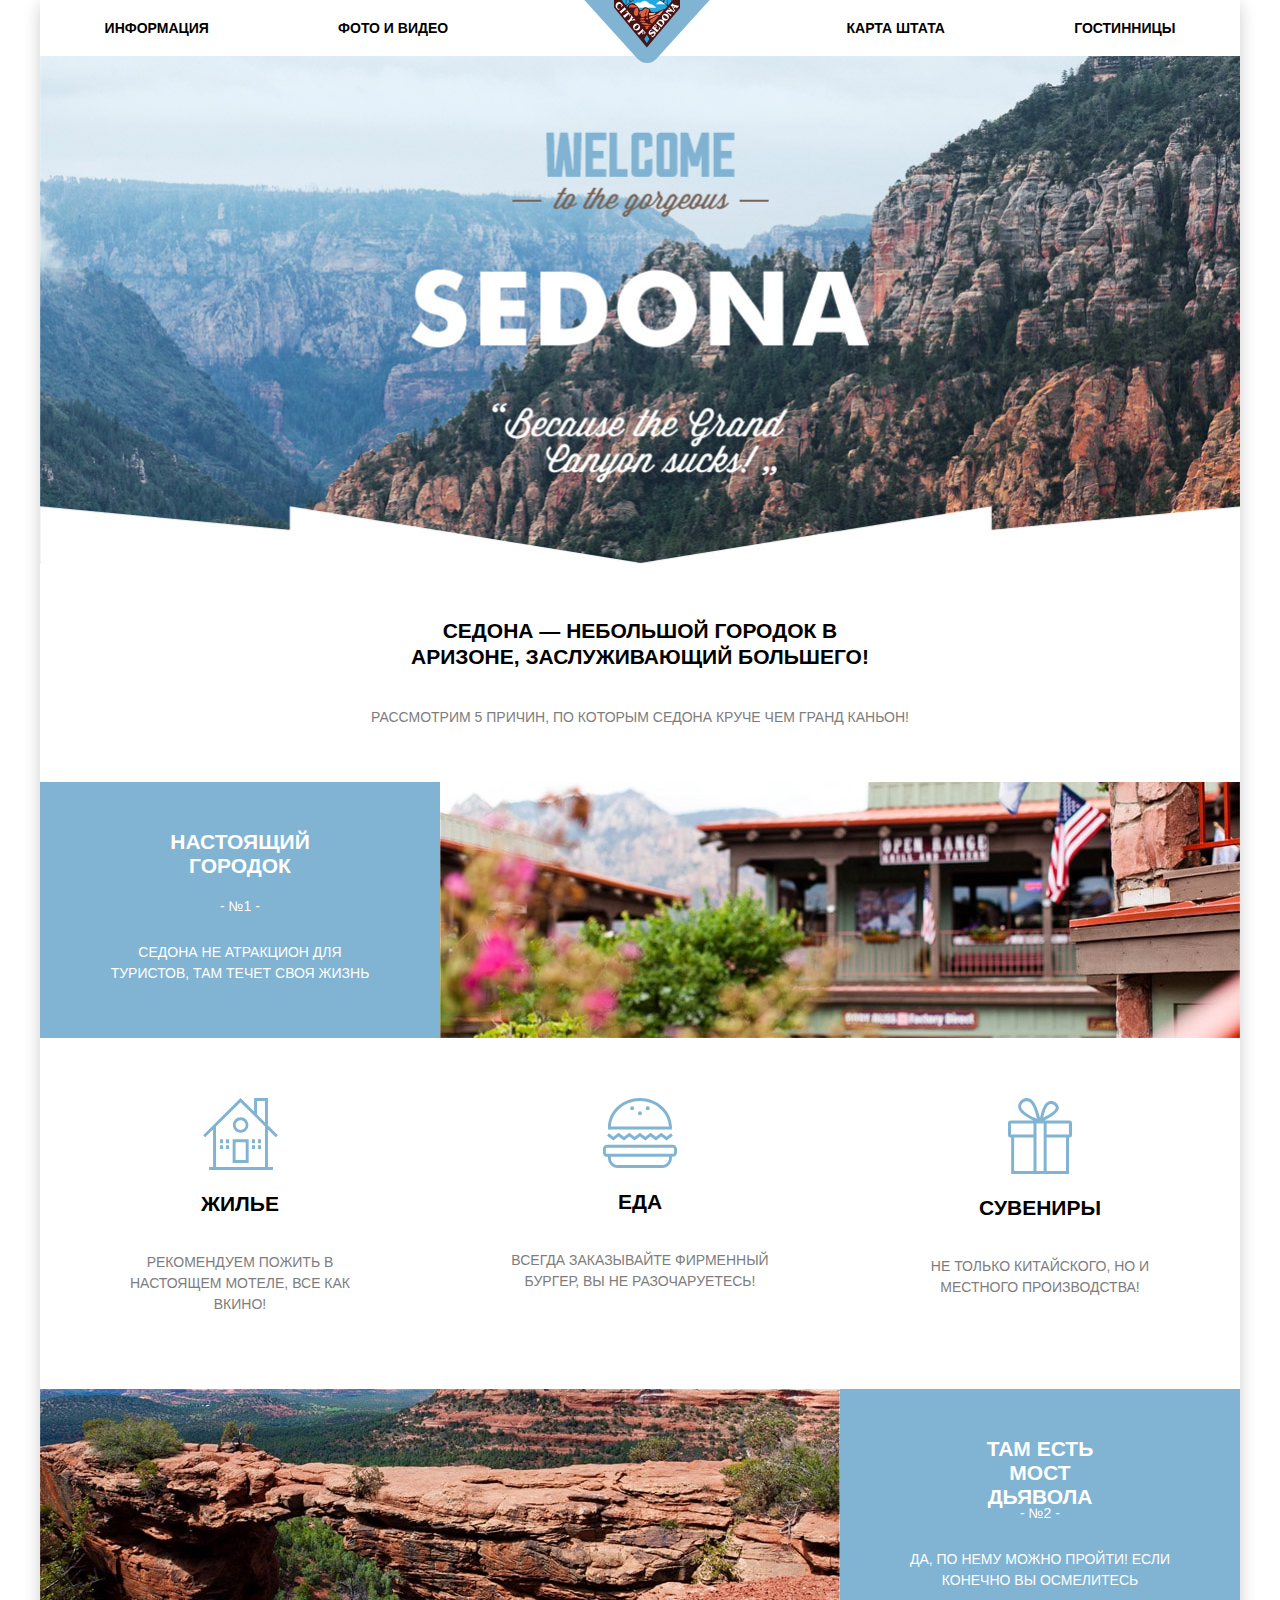
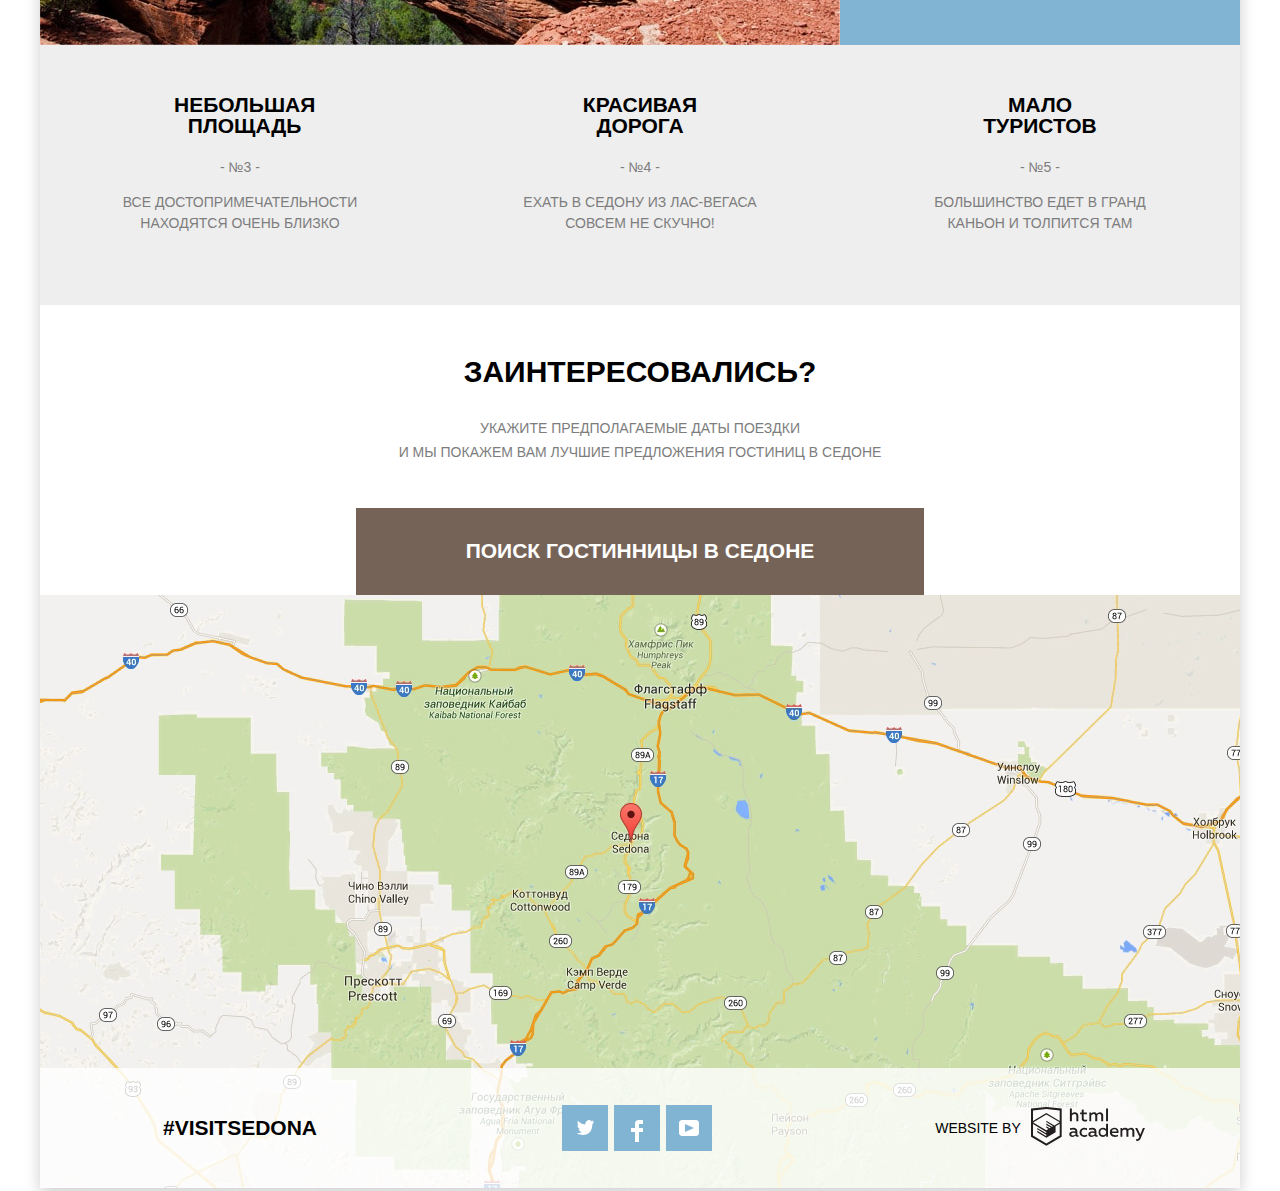
==== commit b80bd4bf: "Седона (проверка 1)" ====
--- a/index.html
+++ b/index.html
@@ -3,14 +3,8 @@
 
 <head>
     <meta charset='utf-8'>
-<<<<<<< HEAD
     <title>HTML Academy: Sedona </title>
     <link href="css/normalize.css" rel="stylesheet">
-=======
-    <title>HTML Academy: Sedona
-	</title>
-	<link href="css/normalize.css" rel="stylesheet">
->>>>>>> f4c769357c9f452fac54a9e3805d4383551d5cb4
     <link href="css/style.min.css" rel="stylesheet">
     <link href="https://fonts.googleapis.com/css?family=PT+Sans:400,700" rel="stylesheet">
 </head>
@@ -31,7 +25,6 @@
         <div class='logo-image'> <img class='img_sedona_logo' src='img/sedona-logo.jpg' width='1200' height='510' alt='Logo picture Sedona'> </div>
     </header>
     <main class='container'>
-<<<<<<< HEAD
         <h1 class='visually-hidden'>HTML Sedona</h1>
         <div class='block-description'>
             <p class='container-title'>Седона — небольшой городок в Аризоне, заслуживающий большего!</p>
@@ -100,239 +93,6 @@
                     <p class='text-data'>Укажите предполагаемые даты поездки</p>
                     <p class='text-data'>и мы покажем вам лучшие предложения гостиниц в Седоне</p>
                 </div>
-=======
-	  <h1 class='visually-hidden'>
-	    HTML Sedona
-	  </h1>
-      <div class='block-description'>
-        <p class='container-title'>
-		  Седона — небольшой городок в Аризоне, <br> заслуживающий большего!
-		</p>
-        <p class='container-text'>
-		  Рассмотрим 5 причин, по которым Седона круче чем Гранд Каньон!
-		</p>
-      </div>
-      <div class='picture-service-1'>
-	    <div class='block-picture-house'>
-		  <h3 class='visually-hidden'>
-		    Изображение города
-		  </h3>
-		  <img class='img_hotel_photo service-picture-1' src='img/hotel-photo.jpg' alt='sedona promo'>
-		</div>
-        <div class='service-block'>
-	      <p class='picture-title'>
-		    Настоящий <br> городок
-		  </p> 
-		  <p class='picture-text'>
-			- №1 -
-		  </p>
-		  <p class='info-text'>
-		    Седона не атракцион для туристов, <br> там течет своя жизнь 
-		  </p>
-		</div>
-      </div>
-      <section class='service'>
-        <h2 class='visually-hidden'>
-		  Услуги Седоны
-		</h2>
-        <ul class='service-content-1'>
-          <li class='service-item-1'>
-            <img src='svg/icon-1.svg' height='72' alt='Жилье'>
-            <p class='item-title'>
-              Жилье
-			</p>
-            <p class='service-article-1'>
-              Рекомендуем пожить в настоящем <br> мотеле, все как вкино!
-            </p>
-          </li>
-          <li class='service-item-2'>
-            <img src='svg/icon-3.svg' height='72' alt='Еда'>
-            <p class='item-title'>
-              Еда
-            </p>
-            <p class='service-article-2'>
-              Всегда заказывайте фирменный бургер, <br> вы не разочаруетесь! 
-            </p>
-          </li>
-          <li class='service-item-3'>
-            <img src='svg/icon-2.svg' height='78' alt='Сувениры'>
-            <p class='item-title'>
-              Сувениры
-            </p>
-            <p class='service-article-3'>
-              Не только китайского, но и местного <br> производства!  
-            </p>
-          </li>
-        </ul>  
-      </section>
-      <div class='picture-service-2'>
-	    <div class='block-picture-bridge'>
-		  <h3 class='visually-hidden'>
-		    Изображение моста
-	      </h3>
-          <img class='img_devil_photo' src='img/devil-photo.jpg' alt='sedona promo'>
-		</div>
-        <div class='service-block'>
-		  <p class='picture-title'>
-		    Там есть <br> Мост Дьявола 
-		  </p>
-          <p class='picture-text'>
-		    - №2 -
-		  </p>
-          <p class='info-text'>
-		    Да, по нему можно пройти! Если конечно <br> вы осмелитесь
-		  </p>
-		</div>
-      </div>
-	  
-      <section class='service-content-2'>
-        <h2 class='visually-hidden'>
-		  Информация о Седоне
-		</h2>
-        <ul class='service-2'>
-          <li class='service-item-4'>
-            <p class='item-title-service'>
-              Небольшая <br> площадь
-            </p>
-            <p class='infoindex-2'>
-              - №3 -
-            </p>
-            <p>
-              Все достопримечательности <br> находятся очень близко 
-            </p>  
-          </li>
-          <li class='service-item-5'>
-            <p class='item-title-service'>
-              Красивая <br> дорога
-            </p>
-            <p class='infoindex-2'>
-              - №4 -
-            </p>
-            <p>
-              Ехать в Седону из Лас-Вегаса совсем <br> не скучно!  
-            </p>  
-          </li>
-          <li class='service-item-6'>
-            <p class='item-title-service'>
-              Мало <br> туристов 
-            </p>
-            <p class='infoindex-2'>
-              - №5 -
-            </p>
-            <p>
-            Большинство едет в Гранд Каньон <br> и толпится там  
-            </p>  
-          </li>
-        </ul>  
-      </section>
-      <section class='registration'>
-	    <div class='registration-text'>
-		  <p class='container-title-2'>
-		    Заинтересовались?
-		  </p>
-		  <div class='container-text button-container'>
-		    Укажите предполагаемые даты поездки <br> и мы покажем вам лучшие предложения гостиниц в Седоне
-		  </div> 
-		</div>
-		<button class='search-data-button js-open-modal' id='button-search-sedona'>
-		    Поиск гостинницы в Седоне
-		</button>
-      </section>
-	</main> 
-	
-    <div class='modal-block'> 
-      <form action='https://echo.htmlacademy.ru' method='post'>
-        <div class='departure-block'>
-		  <label class='departure-label' for='departure-in'>
-			Дата заезда:   
-		  </label>
-		  <div class='input-wrap'>
-		    <input
-			  class='departure-input'
-		      value='24 апреля 2017'
-			  type='text'
-			  name='departure-in'
-			  id='departure-in'
-			  placeholder='24 апреля 2017'
-			>
-			<svg class='calendar calendar-1' xmlns='http://www.w3.org/2000/svg' width='21' height='22' viewBox='0 0 21 22'>
-			  <path class='calendar-path' fill='#cacaca' d='M19.251 2.025h-2.845V.648c0-.381-.294-.689-.656-.689-.363 0-.656.308-.656.689v1.377h-3.938V.648c0-.381-.294-.689-.655-.689-.363 0-.657.308-.657.689v1.377H5.906V.648c0-.381-.294-.689-.656-.689-.363 0-.657.308-.657.689v1.377H1.75C.784 2.025 0 2.847 0 3.862v16.302C0 21.179.784 22 1.75 22h17.501c.966 0 1.749-.821 1.749-1.836V3.862c0-1.015-.783-1.837-1.749-1.837zm.437 18.139a.448.448 0 0 1-.437.459H1.75a.45.45 0 0 1-.438-.459V3.862a.45.45 0 0 1 .438-.459h2.844v1.378c0 .381.294.689.657.689.362 0 .656-.308.656-.689V3.403h3.938v1.378c0 .381.294.689.657.689.361 0 .655-.308.655-.689V3.403h3.938v1.378c0 .381.293.689.656.689.362 0 .656-.308.656-.689V3.403h2.845c.241 0 .437.206.437.459v16.302z'/><path fill='#cacaca' d='M4.594 8.225h2.625v2.066H4.594zM4.594 11.668h2.625v2.067H4.594zM4.594 15.112h2.625v2.066H4.594zM9.188 15.112h2.625v2.066H9.188zM9.188 11.668h2.625v2.067H9.188zM9.188 8.225h2.625v2.066H9.188zM13.781 15.112h2.625v2.066h-2.625zM13.781 11.668h2.625v2.067h-2.625zM13.781 8.225h2.625v2.066h-2.625z'/>
-			</svg>
-			<span class='visually-hidden'>
-			  календарь
-			</span>	
-		  </div>
-        </div>	
-        <div class='departure-block'>
-		  <label class='departure-label' for='departure-out'>
-		    Дата выезда:   
-		  </label>
-		  <div class='input-wrap'>
-		    <input
-			  class='departure-input'
-			  value='4 июля 2017'
-			  type='text'
-			  name='departure-out'
-			  id='departure-out'
-			  placeholder='4 июля 2017'
-		    >
-		    <svg class='calendar calendar-2' xmlns='http://www.w3.org/2000/svg' width='21' height='22' viewBox='0 0 21 22'>
-		      <path class='calendar-path' fill='#cacaca' d='M19.251 2.025h-2.845V.648c0-.381-.294-.689-.656-.689-.363 0-.656.308-.656.689v1.377h-3.938V.648c0-.381-.294-.689-.655-.689-.363 0-.657.308-.657.689v1.377H5.906V.648c0-.381-.294-.689-.656-.689-.363 0-.657.308-.657.689v1.377H1.75C.784 2.025 0 2.847 0 3.862v16.302C0 21.179.784 22 1.75 22h17.501c.966 0 1.749-.821 1.749-1.836V3.862c0-1.015-.783-1.837-1.749-1.837zm.437 18.139a.448.448 0 0 1-.437.459H1.75a.45.45 0 0 1-.438-.459V3.862a.45.45 0 0 1 .438-.459h2.844v1.378c0 .381.294.689.657.689.362 0 .656-.308.656-.689V3.403h3.938v1.378c0 .381.294.689.657.689.361 0 .655-.308.655-.689V3.403h3.938v1.378c0 .381.293.689.656.689.362 0 .656-.308.656-.689V3.403h2.845c.241 0 .437.206.437.459v16.302z'/><path fill='#cacaca' d='M4.594 8.225h2.625v2.066H4.594zM4.594 11.668h2.625v2.067H4.594zM4.594 15.112h2.625v2.066H4.594zM9.188 15.112h2.625v2.066H9.188zM9.188 11.668h2.625v2.067H9.188zM9.188 8.225h2.625v2.066H9.188zM13.781 15.112h2.625v2.066h-2.625zM13.781 11.668h2.625v2.067h-2.625zM13.781 8.225h2.625v2.066h-2.625z'/>
-		    </svg>
-		    <span class='visually-hidden'>
-		      календарь
-		    </span>	
-          </div>
-		</div>
-		
-        <div class='visitors-block'>		
-          <div class='adult-block'>
-            <div class='wrapper-people-1'>
-		      <div class='adult-label'>
-				<label for='adult'>
-				  Взрослые:
-				</label>
-			  </div>
-			  <div class='people-number-block'>
-			    <span class='visually-hidden'>
-				  минус
-				</span>
-				<button class='button-minus' type='button'>
-				  -
-				</button>
-				<input class='people-input' type='text' name='adult' id='adult' value='2' placeholder='2'>
-				<span class='visually-hidden'>
-				  плюс
-				</span>
-				<button class='button-plus' type='button'>
-				  +
-				</button>
-			  </div>
-		    </div>
-          </div>		
-		  <div class='child-block'>
-            <div class='wrapper-people-2'>
-			  <div class='child-label'>
-		        <label class='children-label' for='child'>
-			      Дети:
-			    </label>
-			  </div>
-			  <div class='people-number-block' >
-			    <span class='visually-hidden'>
-			      минус
-			    </span>
-				<button class='button-minus' type='button'>
-				  -
-				</button>
-				<input class='people-input' type='text' name='child' id='child' value='0' placeholder='0'>
-				<span class='visually-hidden'>
-				  плюс
-				</span>
-				<button class='button-plus' type='button'>
-				  +
-				</button>
-			  </div>
->>>>>>> f4c769357c9f452fac54a9e3805d4383551d5cb4
             </div>
             <div class='search-data-button js-open-modal' id='button-search-sedona'><a href='./form.html'>Поиск гостинницы в Седоне</a></div>
         </section>
@@ -388,24 +148,9 @@
             </div>
         </form>
     </div>
-<<<<<<< HEAD
     <section class='map'>
         <h3 class='visually-hidden'>Седона на карте</h3>
         <iframe class='map_iframe' src="https://www.google.com/maps/embed?pb=!1m18!1m12!1m3!1d592671.975170088!2d-112.1175004224166!3d34.854085600806435!2m3!1f0!2f0!3f0!3m2!1i1024!2i768!4f13.1!3m3!1m2!1s0x872da132f942b00d%3A0x5548c523fa6c8efd!2sSedona%2C+AZ+86336%2C+USA!5e0!3m2!1sen!2ssi!4v1559896564362!5m2!1sen!2ssi" height='593' width='1200' allowfullscreen> </iframe>
-=======
-	
-	<section class='map'>
-	  <h3 class='visually-hidden'>
-	    Седона на карте
-	  </h3>
-	  <iframe 
-	    class='map_iframe'
-		src="https://www.google.com/maps/embed?pb=!1m18!1m12!1m3!1d592671.975170088!2d-112.1175004224166!3d34.854085600806435!2m3!1f0!2f0!3f0!3m2!1i1024!2i768!4f13.1!3m3!1m2!1s0x872da132f942b00d%3A0x5548c523fa6c8efd!2sSedona%2C+AZ+86336%2C+USA!5e0!3m2!1sen!2ssi!4v1559896564362!5m2!1sen!2ssi" 
-		height='593'
-		width='1200'
-		allowfullscreen>
-	  </iframe>
->>>>>>> f4c769357c9f452fac54a9e3805d4383551d5cb4
     </section>
     <footer class='footer-contacts'>
         <div class='contacts'>
@@ -426,15 +171,6 @@
             </div>
         </div>
     </footer>
-<<<<<<< HEAD
     <script type="text/javascript" src="js/script.min.js"></script>
 </body>
-=======
-	<script type="text/javascript" src="js/script.min.js">
-	</script>
-  </body>
 </html>
-
->>>>>>> f4c769357c9f452fac54a9e3805d4383551d5cb4
-
-</html>
--- a/css/style.min.css
+++ b/css/style.min.css
@@ -1,20 +1 @@
-<<<<<<< HEAD
-
-Source
-.foo { color: #ff0000; }
-.bar { color: rgba(255, 0, 0, 1); }
-Result
-Source map
-Restructure
-Beautify
-@keyframes animation-opacity{0%{opacity:0}to{opacity:1}}body{font-family:'PTSans',Arial,sans-serif;font-size:14px;color:#000;text-transform:uppercase;list-style:none;box-shadow:0 5px 15px 0 rgba(0,0,1,.2);max-width:1200px;margin:0 auto;min-height:100vh;font-stretch:semi-condensed;position:relative}buttom:focus{outline:3px solid red;outline-offset:0}.main-navigation{display:flex;flex-direction:row;align-content:flex-start;font-weight:700;height:56px}.svg_logo_sedona{width:140px;height:70px}.main-header-logo,.nav-item1,.nav-item2,.nav-item4,.nav-item5{color:#000;list-style:none}.main-header-logo{min-width:140px;min-height:70px;box-sizing:border-box;font-size:0}.site-navigation{box-sizing:border-box;display:flex;align-items:center;margin:0;width:100%;padding:0;justify-content:space-around;white-space:normal}.logo-image{position:relative;z-index:-1}.site-navigation a:focus,.site-navigation a:hover{color:#81b3d2}.site-navigation a:active{color:#bdbbbc}.navigation-current{color:#766357;list-style:none}.button:active,.button:focus,.button:hover{background-color:#663d15}.picture-service-1,.picture-service-2{display:flex;flex-direction:row;height:256px;width:100%}.service-item{align-items:center}.service-item-1,.service-item-2,.service-item-3,.service-item-4,.service-item-5,.service-item-6{box-sizing:border-box;display:flex;align-items:center;flex-direction:column;line-height:21px;width:22%}.text-data{margin:0}.block-picture-house{order:2}.block-picture-bridge,.block-picture-house{box-sizing:border-box;height:100%;flex-grow:2}.footer-text-1{align-self:center;margin-right:10px}.footer-text-2{align-self:center;cursor:pointer}.footer-text-2:focus path,.footer-text-2:hover path{fill:#81b3d2}.footer-text-2:active path{fill:#bdbbbc}.service-block{display:flex;flex-direction:column;color:#fff;min-width:400px;background-color:#81b3d2;height:256px;text-align:center;padding:48px 60px;box-sizing:border-box;order:1;flex-grow:1;width:33%}.infoindex-2{box-sizing:border-box;margin:0}.picture-title{margin-top:0;margin-bottom:25px;font-size:21px;font-weight:700;min-height:21px;width:51.5%;align-self:center;box-sizing:border-box}.picture-text{box-sizing:border-box;margin-top:22px}.visually-hidden{position:absolute;clip:rect(0 0 0 0);width:1px;height:1px;margin:-1px}.map_iframe{width:100%;border:0;z-index:3}.map_img{width:100%;z-index:-1}.img_devil_photo,.img_hotel_photo{width:100%;height:100%;object-fit:cover}.img_amara,.img_desert,.img_villas{width:100%}.img_sedona_logo{width:100%;height:508px}a{text-decoration:none;color:#000}.service-2,.service-content-1,.service-content-2{list-style:none;display:flex;margin:0;justify-content:space-around}.service-2{background-color:#eee;width:100%;min-height:260px;box-sizing:border-box;text-align:center;color:#7d7d7d;padding:10px 0 0}.service-content-1,.service-content-2{padding:60px 0}.service-content-2{padding:0}.info-text{line-height:21px;font-size:14px}.service{box-sizing:border-box}.container-text,.service{text-align:center;color:#7d7d7d;list-style:none;line-height:24px}.button-container{margin-bottom:40px}.registration{box-sizing:border-box;text-align:center;display:flex;flex-direction:column;justify-content:flex-end}.registration-text{min-height:290px}.container-title-2{color:#000;font-size:30px;text-align:center;min-height:36px;margin-top:50px}.search-data-button{font:inherit;font-size:21px;padding-top:30px;position:absolute;font-weight:700;background-color:#766357;box-sizing:border-box;width:568px;height:87px;text-align:center;vertical-align:middle;align-self:center;color:#fff;line-height:26px;text-transform:uppercase;border:0;cursor:pointer}.search-data-button a{color:#fff}.search-data-button:focus,.search-data-button:hover{background-color:#604e43}.search-data-button:active{background-color:#503e33;color:#857871}.item-title{line-height:26px;align-self:center}.container-title,.item-title,.item-title-service{display:flex;font-size:21px;font-weight:700;text-align:center;color:#000}.container-title{align-self:center;line-height:26px;width:40%}.item-title-service{line-height:21px;padding-top:18px;width:50%;box-sizing:border-box}.button-search,.search-data{color:#fff;font-size:21px;line-height:26px;text-align:center}.search-data{font-weight:700}.button-search{font:inherit;background-color:#81b3d2;text-transform:uppercase;border:0}.button-search,.search-block{font-weight:700}.button-minus,.button-plus{font-size:21px;line-height:26px;font-weight:700;color:#a9a9a9;background-color:#f2f2f2;border:0;cursor:pointer}.button-minus{margin-left:3px}.button-plus{width:26px;height:26px;margin-right:-13px}.clear-float{clear:both}.input-wrap{font:inherit;background:#f2f2f2;min-width:340px;box-sizing:border-box}.departure-input:hover,.people-input:hover{background:#ebebeb;border:2px solid #ebebeb}.departure-input:focus,.people-input:focus{background:#ebebeb}.departure-input:active,.departure-input:focus,.people-input:active,.people-input:focus{background:#fff;border:2px solid #ebebeb}.departure-input{position:relative;font-size:14px;font-weight:700;color:#000;text-transform:uppercase;background:0 0;min-width:330px;height:38px;border:2px solid #f2f2f2;padding-left:10px}.departure-label{min-width:112px;padding-top:8px}.departure-block{margin-bottom:30px;display:flex}.adult-label,.children-label{box-sizing:border-box;width:112px}.children-label{position:relative;padding-left:45px;margin-right:24px}.people-number-block{background:#f2f2f2;width:105px;box-sizing:border-box;height:38px}.wrapper-people-1,.wrapper-people-2{display:flex;box-sizing:border-box;width:235px;align-items:center}.wrapper-people-2{width:218px}.visitors-block{display:flex;box-sizing:border-box;width:458px}.map{height:593px;width:100%;background-image:url(../img/map.jpg);text-align:center;z-index:-1}.footer-contacts{position:absolute;background-color:rgba(255,255,255,.8);width:100%;height:120px;margin-top:-120px}.footer-contacts-catalog{background-color:#fff;width:100%;height:120px}.block-description{box-sizing:border-box;min-height:215px;display:flex;flex-direction:column;padding-top:30px}.contacts{display:flex;justify-content:space-around;min-height:120px}.footer-tag a{font-size:21px;font-weight:700;line-height:26px}.footer-tag a:hover{cursor:pointer}.footer-block-social,.footer-block-tag{align-items:center}.footer-block-copyrite,.footer-block-social,.footer-block-tag{display:flex;justify-content:center;box-sizing:border-box;flex-grow:1;width:30%}.button-search:focus,.button-search:hover,.search-button-index:focus,.search-button-index:hover,.social-button:focus,.social-button:hover{background-color:#669ec0;box-sizing:border-box}.footer-copyrite-path:focus,.footer-copyrite-path:hover{fill:#81b3d2}.search-button-index:active{color:#88b6d1;background-color:#5496bd;box-sizing:border-box}.svg-social:active path{opacity:.3;background-color:#5496bd;box-sizing:border-box}.button-minus:active,.button-plus:active{color:#81b3d2}.button-minus:focus,.button-minus:hover,.button-plus:focus,.button-plus:hover{color:#000}.adult-block{box-sizing:border-box}.child-block,.people-input{box-sizing:border-box;width:230px}.people-input{font:inherit;width:47px;height:38px;text-align:center;border:0;background-color:transparent;color:#000}.calendar{cursor:pointer;background:0 0;border:0;vertical-align:middle;position:absolute;z-index:1}.calendar-1{top:61px;right:63px}.calendar-2{top:135px;right:63px}.calendar:hover path{fill:#000}.calendar:active path,.calendar:focus path{fill:#81b3d2}.house-type,.infrastructure,.price-option{border:0}.filter-ul{list-style:none}.filter-li{margin-bottom:29px;font-size:14px;line-height:21px}.filter-title-1,.filter-title-2,.filter-title-3{font-size:16px;font-weight:700;line-height:21px;padding-top:30px}.filter-title-1,.filter-title-2{padding-left:30px}.filter-title-3{margin-bottom:5px}.filter-button{font:inherit;font-size:14px;line-height:21px;color:#fff;text-transform:uppercase;background:0 0;border:2px solid #fff;border-radius:2px;outline:0;cursor:pointer;box-sizing:border-box;width:137px;height:37px}.filter-button:active,.filter-button:focus,.filter-button:hover{color:#000;background:#fff}.filter{background:#365266 url(../img/bg-hotel.jpg) no-repeat;color:#fff;background-position:top center;background-repeat:no-repeat;width:100%;height:218px;display:flex;justify-content:space-around}.infrastructure{box-sizing:border-box;text-align:left}.house-type{margin-right:25%}.price-option{text-align:center}input[type=checkbox]+label{position:relative;padding-left:42px;cursor:pointer;line-height:21px;outline:0}input[type=checkbox]+label::before{content:'';position:absolute;top:-4px;left:-6px;min-width:27px;min-height:23px;background-image:url(../svg/checkbox-off.svg);background-repeat:no-repeat;outline:0}input[type=checkbox]:checked+label::before{background-image:url(../svg/checkbox-on.svg);outline:0}input[type=checkbox]:disabled+label::before{background-image:url(../svg/checkbox-off.svg);outline:0}input[type=checkbox]:disabled+label{color:#6a6a6a;cursor:auto;outline:0}input[type=checkbox]:checked:disabled+label::before{background-image:url(../svg/checkbox-on.svg)}input[type=checkbox]:checked:disabled+label{color:#6a6a6a;cursor:auto;outline:0}.input-desabled{opacity:.5}.price-range{position:relative;margin-bottom:32px;box-sizing:border-box;text-align:center}.price-range .scale{min-height:2px;background-color:rgba(255,255,255,.3)}.bar{background-color:#fff}.price-range .bar{width:77%;height:2px}.range-toggle{position:absolute;top:-9px;min-width:4px;min-height:4px;border-radius:50%;cursor:pointer;background:#ababab;border:8px solid #fff}.range-toggle:focus,.range-toggle:hover{transform:scale(1.1)}.range-toggle-min{left:0}.range-toggle-max{right:50px}.search-options{display:flex;align-items:center;justify-content:space-around;box-sizing:border-box;min-height:86px;border-bottom:1px solid #e5e5e5}.search-type{display:flex;padding-right:300px}.search-result{align-self:center;margin-right:55px;font-size:21px;font-weight:700;box-sizing:border-box}.search-criteria{display:flex;font-weight:700;font-size:14px;line-height:18px}.search-parameters{display:flex;box-sizing:border-box;width:330px;justify-content:space-between}.search-arrows{display:flex;box-sizing:border-box;padding:0}.search-arrows,.search-parameters{list-style:none;font-size:12px}.search-parameters a{font-size:12px;min-height:18px;color:rgba(0,0,0,.3);text-decoration:underline dotted #81b3d2}.search-parameters a:hover{color:#81b3d2;text-decoration:underline dotted #81b3d2}.search-parameters a:active{color:#000;text-decoration:none}.search-parameters a:focus{color:#81b3d2;text-decoration:none}.search-results{margin:0}.price-min-max{margin-bottom:20px;border:2px solid #fff;padding:5px;border-radius:2px}.price-input-1,.price-input-2{font:inherit;text-transform:uppercase;text-align:center;border:0;cursor:pointer;color:#fff;box-sizing:border-box;background:0 0;min-height:21px;width:48%}.price-input-2{border-left:2px solid #fff;width:50%}.search-arrows-path:hover{fill:#000}.search-arrows-path:active,.search-arrows-path:focus{fill:#81b3d2}.house-title{font-size:21px;color:#000;font-weight:700;text-align:left}.house-title a:focus,.house-title a:hover{color:#81b3d2}.house-title a:active{color:#cacaca;font-weight:400}.catalog-list{display:flex;font-size:14px;color:#b6b6b6;border-bottom:1px solid #e5e5e5;box-sizing:border-box;min-height:150px;justify-content:space-around;align-items:center}.picture-info{display:flex}.catalog-picture{box-sizing:border-box;max-width:135px;max-height:150px}.catalog-info,.catalog-rate{box-sizing:border-box;margin-left:30px;vertical-align:middle}.catalog-rate{position:relative;text-align:right;width:110px;margin-left:32%}.button-reservation:active{background-color:#887e78}.button-info{font-family:'PTSans',Arial,sans-serif;font-size:14px;text-transform:uppercase;min-width:110px;min-height:27px;box-sizing:border-box;border:0;text-align:center;vertical-align:middle;background-color:#81b3d2;color:#fff;font-weight:700;cursor:pointer}.button-info:hover{background-color:#669ec0;box-sizing:border-box}.button-info:focus{background-color:#5496bd;box-sizing:border-box;color:#81b3d1}.button-reservation:focus,.button-reservation:hover{background-color:#604e43}.button-reservation:active{background-color:#604e43;color:#877d78}.button-reservation{width:142px;height:27px;box-sizing:border-box;text-align:center;font-size:14px;background-color:#766357;padding-top:3px;color:#fff;font-weight:700;line-height:21px;font-family:'PTSans',Arial,sans-serif;text-transform:uppercase;border:0;vertical-align:middle;cursor:pointer}.rate-stars{margin-top:0;margin-bottom:46px;box-sizing:border-box}.rate-number{box-sizing:border-box;background-color:#f2f2f2;min-width:110px;min-height:27px;text-align:center;line-height:21px}.arrow-up{margin-right:13px}.catalog-reservation,.catalog-type{position:absolute;box-sizing:border-box;min-width:110px;min-height:65px;display:flex;padding-top:7px;flex-direction:column;justify-content:space-between}.catalog-reservation{position:relative;min-width:142px;margin-left:116px}.social-button{box-sizing:border-box;min-width:46px;min-height:46px;margin-right:6px;cursor:pointer;text-align:center;background-color:#81b3d2;padding-top:15px}.modal-block,.search-button-index{text-transform:uppercase;line-height:26px;box-sizing:border-box}.search-button-index{border:0;background-color:#81b3d2;font:inherit;margin-top:50px;cursor:pointer;width:452px;min-height:58px;color:#fff;font-size:21px}.modal-block{font-family:'PTSans',Arial,sans-serif;font-size:14px;color:#000;position:absolute;z-index:1;left:25.2%;right:25.2%;list-style:none;margin:0 auto;width:568px;min-height:400px;font-weight:700;background:#fff;padding-top:50px;box-shadow:0 5px 15px 0 rgba(0,0,0,.2);padding-left:55px;padding-right:55px;display:none;animation-name:animation-opacity;animation-duration:1.6s}.js-modal-show{display:flex}
-Show transformations
-result
-Original:   20107 bytes
-Compressed: 13876 bytes (69.01%)
-Saving:     6231 bytes (30.99%)
-Time:       187 ms
-Powered by CSSO 3.5.1
-=======
-body{font-family:PTSans,Arial,sans-serif;font-size:14px;color:#000;text-transform:uppercase;list-style:none;-webkit-box-shadow:0 5px 15px 0 rgba(0,0,1,.2);box-shadow:0 5px 15px 0 rgba(0,0,1,.2);max-width:1200px;margin:0 auto;min-height:100vh;font-stretch:semi-condensed;position:relative}.main-navigation{display:-webkit-box;display:-ms-flexbox;display:flex;-webkit-box-orient:horizontal;-webkit-box-direction:normal;-ms-flex-direction:row;flex-direction:row;-ms-flex-line-pack:start;align-content:flex-start;font-weight:700;height:56px}.svg_logo_sedona{width:140px;height:70px}.main-header-logo,.nav-item1,.nav-item2,.nav-item4,.nav-item5{color:#000;list-style:none}.main-header-logo{min-width:140px;min-height:70px;-webkit-box-sizing:border-box;box-sizing:border-box;font-size:0}.site-navigation{-webkit-box-sizing:border-box;box-sizing:border-box;display:-webkit-box;display:-ms-flexbox;display:flex;-webkit-box-align:center;-ms-flex-align:center;align-items:center;margin:0;width:100%;padding:0;-ms-flex-pack:distribute;justify-content:space-around;white-space:none}.logo-image{position:relative;z-index:-1}.site-navigation a:hover{color:#81b3d2}.site-navigation a:active{color:#bdbbbc}.navigation-current{color:#766357;list-style:none}.button:active,.button:focus,.button:hover{background-color:#663d15}.picture-service-1,.picture-service-2{display:-webkit-box;display:-ms-flexbox;display:flex;-webkit-box-orient:horizontal;-webkit-box-direction:normal;-ms-flex-direction:row;flex-direction:row;height:256px;width:100%}.service-item{-webkit-box-align:center;-ms-flex-align:center;align-items:center}.service-item-1,.service-item-2,.service-item-3,.service-item-4,.service-item-5,.service-item-6{-webkit-box-sizing:border-box;box-sizing:border-box;line-height:21px;-webkit-box-flex:1;-ms-flex-positive:1;flex-grow:1}.block-picture-house{-webkit-box-sizing:border-box;box-sizing:border-box;height:100%;-webkit-box-ordinal-group:3;-ms-flex-order:2;order:2;-webkit-box-flex:2;-ms-flex-positive:2;flex-grow:2}.block-picture-bridge{-webkit-box-sizing:border-box;box-sizing:border-box;height:100%;-webkit-box-flex:2;-ms-flex-positive:2;flex-grow:2}.footer-text-1{-ms-flex-item-align:center;-ms-grid-row-align:center;align-self:center;margin-right:10px}.footer-text-2{-ms-flex-item-align:center;-ms-grid-row-align:center;align-self:center;cursor:pointer}.footer-text-2:hover path{fill:#81b3d2}.footer-text-2:active path{fill:#bdbbbc}.service-block{color:#fff;min-width:400px;background-color:#81b3d2;height:256px;text-align:center;padding-top:24px;-webkit-box-sizing:border-box;box-sizing:border-box;-webkit-box-ordinal-group:2;-ms-flex-order:1;order:1;padding-left:31px;padding-right:31px;-webkit-box-flex:1;-ms-flex-positive:1;flex-grow:1}.infoindex-2{-webkit-box-sizing:border-box;box-sizing:border-box;padding-top:5px;padding-bottom:5px}.picture-title{font-size:21px;font-weight:700;min-height:21px}.picture-text{-webkit-box-sizing:border-box;box-sizing:border-box;margin-top:22px;margin-bottom:22px}.visually-hidden{position:absolute;clip:rect(0 0 0 0);width:1px;height:1px;margin:-1px}.map_iframe{width:100%;border:0;z-index:3}.map_img{width:100%;z-index:-1}.img_devil_photo{height:100%;width:100%;-o-object-fit:cover;object-fit:cover}.img_hotel_photo{width:100%;height:100%;-o-object-fit:cover;object-fit:cover}.img_amara,.img_desert,.img_villas{width:100%}.img_sedona_logo{width:100%;height:508px}a{text-decoration:none;color:#000}.service-2{background-color:#eee;display:-webkit-box;display:-ms-flexbox;display:flex;margin:0;padding:0;min-height:256px;-webkit-box-sizing:border-box;box-sizing:border-box;text-align:center;color:#7d7d7d;list-style:none;width:100%}.service-block{text-align:center}.service-content-1{list-style:none;display:-webkit-box;display:-ms-flexbox;display:flex;margin:0;padding:0;-ms-flex-pack:distribute;justify-content:space-around;padding-top:60px;padding-bottom:65px}.service-content-2{list-style:none;display:-webkit-box;display:-ms-flexbox;display:flex;margin:0;padding:0;-ms-flex-pack:distribute;justify-content:space-around}.info-text{line-height:21px;font-size:14px}.container-text,.service{text-align:center;color:#7d7d7d;list-style:none;line-height:24px}.button-container{margin-bottom:40px}.registration{-webkit-box-sizing:border-box;box-sizing:border-box;text-align:center;display:-webkit-box;display:-ms-flexbox;display:flex;-webkit-box-orient:vertical;-webkit-box-direction:normal;-ms-flex-direction:column;flex-direction:column;-webkit-box-pack:end;-ms-flex-pack:end;justify-content:flex-end}.registration-text{min-height:290px}.container-title-2{color:#000;font-size:30px;text-align:center;min-height:36px;margin-top:50px}.search-data-button{font:inherit;font-size:21px;position:absolute;font-weight:700;background-color:#766357;-webkit-box-sizing:border-box;box-sizing:border-box;width:568px;height:87px;text-align:center;vertical-align:middle;-ms-flex-item-align:center;-ms-grid-row-align:center;align-self:center;color:#fff;line-height:26px;text-transform:uppercase;border:none;cursor:pointer}.search-data-button:hover{background-color:#604e43}.search-data-button:active{background-color:#503e33;color:#857871}.container-title,.item-title{color:#000;font-size:21px;font-weight:700;text-align:center;line-height:26px}.item-title-service{color:#000;font-size:21px;font-weight:700;text-align:center;line-height:21px;padding-top:18px}.search-data{color:#fff;font-size:21px;font-weight:700;text-align:center;line-height:26px}.button-search{font:inherit;background-color:#81b3d2;color:#fff;font-size:21px;line-height:26px;font-weight:700;text-align:center;text-transform:uppercase;border:none}.button-search:hover{background-color:#669ec0}.search-block{font-weight:700}.button-minus{font-size:21px;font-weight:700;color:#a9a9a9;background-color:#f2f2f2;border:none;cursor:pointer;line-height:26px;margin-left:3px}.button-plus{width:26px;height:26px;font-size:21px;line-height:26px;font-weight:700;color:#a9a9a9;background-color:#f2f2f2;border:none;cursor:pointer;margin-right:-13px}.clear-float{clear:both}.input-wrap{font:inherit;background:#f2f2f2;min-width:340px;-webkit-box-sizing:border-box;box-sizing:border-box}.departure-input:hover,.people-input:hover{background:#ebebeb;border:2px solid #ebebeb}.departure-input:active,.departure-input:focus,.people-input:active,.people-input:focus{background:#fff;border:2px solid #ebebeb}.departure-input{position:relative;font-size:14px;font-weight:700;color:#000;text-transform:uppercase;background:0 0;min-width:330px;height:38px;border:2px solid #f2f2f2;padding-left:10px}.departure-label{min-width:112px;padding-top:8px}.departure-block{margin-bottom:30px;display:-webkit-box;display:-ms-flexbox;display:flex}.adult-label{-webkit-box-sizing:border-box;box-sizing:border-box;width:112px}.children-label{-webkit-box-sizing:border-box;box-sizing:border-box;position:relative;width:112px;padding-left:45px;margin-right:24px}.people-number-block{-webkit-box-sizing:border-box;box-sizing:border-box;background:#f2f2f2;width:105px;box-sizing:border-box;height:38px}.wrapper-people-1{display:-webkit-box;display:-ms-flexbox;display:flex;-webkit-box-sizing:border-box;box-sizing:border-box;width:235px;-webkit-box-align:center;-ms-flex-align:center;align-items:center}.wrapper-people-2{display:-webkit-box;display:-ms-flexbox;display:flex;-webkit-box-sizing:border-box;box-sizing:border-box;width:218px;-webkit-box-align:center;-ms-flex-align:center;align-items:center}.visitors-block{display:-webkit-box;display:-ms-flexbox;display:flex;-webkit-box-sizing:border-box;box-sizing:border-box;width:458px}.map{height:593px;width:100%;background-image:url(../img/map.jpg) no-repeat;text-align:center;z-index:-1}.footer-contacts{position:absolute;background-color:rgba(255,255,255,.8);width:100%;height:120px;margin-top:-120px}.footer-contacts-catalog{background-color:rgba(255,255,255,1);width:100%;height:120px}.block-description{-webkit-box-sizing:border-box;box-sizing:border-box;min-height:215px;display:-webkit-box;display:-ms-flexbox;display:flex;-webkit-box-orient:vertical;-webkit-box-direction:normal;-ms-flex-direction:column;flex-direction:column;padding-top:30px}.contacts{display:-webkit-box;display:-ms-flexbox;display:flex;-ms-flex-pack:distribute;justify-content:space-around;min-height:120px}.footer-tag a{font-size:21px;font-weight:700;line-height:26px}.footer-tag a:hoover{cursor:pointer}.footer-block-tag{display:-webkit-box;display:-ms-flexbox;display:flex;-webkit-box-pack:center;-ms-flex-pack:center;justify-content:center;-webkit-box-align:center;-ms-flex-align:center;align-items:center;-webkit-box-sizing:border-box;box-sizing:border-box;-webkit-box-flex:1;-ms-flex-positive:1;flex-grow:1;width:30%}.footer-block-social{display:-webkit-box;display:-ms-flexbox;display:flex;-webkit-box-pack:center;-ms-flex-pack:center;justify-content:center;-webkit-box-align:center;-ms-flex-align:center;align-items:center;-webkit-box-sizing:border-box;box-sizing:border-box;-webkit-box-flex:1;-ms-flex-positive:1;flex-grow:1;width:30%}.footer-block-copyrite{display:-webkit-box;display:-ms-flexbox;display:flex;-webkit-box-pack:center;-ms-flex-pack:center;justify-content:center;-webkit-box-sizing:border-box;box-sizing:border-box;-webkit-box-flex:1;-ms-flex-positive:1;flex-grow:1;width:30%}.button-search:hover,.search-button-index:hover,.social-button:hover{background-color:#669ec0;-webkit-box-sizing:border-box;box-sizing:border-box}.footer-copyrite-path: focus,.footer-copyrite-path: hover{fill:#81b3d2}.search-button-index:active{color:#88b6d1;background-color:#5496bd;-webkit-box-sizing:border-box;box-sizing:border-box}.svg-social:active path{opacity:.3;background-color:#5496bd;-webkit-box-sizing:border-box;box-sizing:border-box}.button-minus:active,.button-minus:focus,.button-plus:active,.button-plus:focus{color:#81b3d2}.button-minus:hover,.button-plus:hover{color:#000}.adult-block{-webkit-box-sizing:border-box;box-sizing:border-box}.child-block{-webkit-box-sizing:border-box;box-sizing:border-box;width:230px}.people-input{font:inherit;width:47px;height:38px;text-align:center;border:none;background-color:transparent;-webkit-box-sizing:border-box;box-sizing:border-box;color:#000}.calendar{cursor:pointer;background:0 0;border:none;vertical-align:middle;position:absolute;z-index:1}.calendar-1{top:61px;right:63px}.calendar-2{top:135px;right:63px}.calendar:hover path{fill:#000}.calendar:active path,.calendar:focus path{fill:#81b3d2}.house-type,.infrastructure,.price-option{border:none}.filter-ul{list-style:none}.filter-li{padding-bottom:29px;font-size:14px;line-height:21px}.filter-title-1,.filter-title-2{font-size:16px;font-weight:700;line-height:21px;padding-left:30px;padding-top:30px}.filter-title-3{font-size:16px;font-weight:700;line-height:21px;padding-top:30px;margin-bottom:5px}.filter-button{font:inherit;font-size:14px;line-height:21px;color:#fff;text-transform:uppercase;background:0 0;border:2px solid #fff;border-radius:2px;outline:0;cursor:pointer;-webkit-box-sizing:border-box;box-sizing:border-box;width:137px;height:37px}.filter-button:active,.filter-button:focus,.filter-button:hover{color:#000;background:#fff}.filter{background:#365266 url(../img/bg-hotel.jpg) no-repeat;color:#fff;background-position:top center;background-repeat:no-repeat;width:100%;height:218px;display:-webkit-box;display:-ms-flexbox;display:flex;-ms-flex-pack:distribute;justify-content:space-around}.infrastructure{-webkit-box-sizing:border-box;box-sizing:border-box;text-align:left}.house-type{margin-right:25%}.price-option{text-align:center}input[type=checkbox]+label{position:relative;padding-bottom:18px;padding-left:42px;cursor:pointer;line-height:21px}input[type=checkbox]+label::before{content:'';position:absolute;top:-4px;left:-6px;min-width:27px;min-height:23px;background-image:url(../svg/checkbox-off.svg);background-repeat:no-repeat}input[type=checkbox]:checked+label::before{background-image:url(../svg/checkbox-on.svg)}input[type=checkbox]:disabled+label::before{background-image:url(../svg/checkbox-off-disabled.svg)}input[type=checkbox]:disabled+label{color:#6a6a6a;cursor:auto}input[type=checkbox]:checked:disabled+label::before{background-image:url(../svg/checkbox-on-disabled.svg)}input[type=checkbox]:checked:disabled+label{color:#6a6a6a;cursor:auto}:active,:focus,:hover{outline:0;outline-offset:0}.price-range{position:relative;margin-bottom:32px;-webkit-box-sizing:border-box;box-sizing:border-box;text-align:center}.price-range .scale{min-height:2px;background-color:rgba(255,255,255,.3)}.bar{background-color:#fff}.price-range .bar{width:77%;height:2px}.range-toggle{position:absolute;top:-9px;min-width:4px;min-height:4px;border-radius:50%;cursor:pointer;background:#ababab;border:8px solid #fff}.range-toggle:hover{-webkit-transform:scale(1.1);-ms-transform:scale(1.1);transform:scale(1.1)}.range-toggle-min{left:0}.range-toggle-max{right:50px}.search-options{display:-webkit-box;display:-ms-flexbox;display:flex;-webkit-box-align:center;-ms-flex-align:center;align-items:center;-ms-flex-pack:distribute;justify-content:space-around;-webkit-box-sizing:border-box;box-sizing:border-box;min-height:86px;border-bottom:1px solid #e5e5e5}.search-type{display:-webkit-box;display:-ms-flexbox;display:flex;padding-right:300px}.search-result{-ms-flex-item-align:center;-ms-grid-row-align:center;align-self:center;margin-right:55px;font-size:21px;font-weight:700;-webkit-box-sizing:border-box;box-sizing:border-box}.search-criteria{display:-webkit-box;display:-ms-flexbox;display:flex;font-weight:700;font-size:14px;line-height:18px}.search-parameters{display:-webkit-box;display:-ms-flexbox;display:flex;-webkit-box-sizing:border-box;box-sizing:border-box;width:330px;-webkit-box-pack:justify;-ms-flex-pack:justify;justify-content:space-between}.search-arrows{display:-webkit-box;display:-ms-flexbox;display:flex;-webkit-box-sizing:border-box;box-sizing:border-box;padding:0}.search-arrows,.search-parameters{list-style:none;font-size:12px}.search-parameters a{font-size:12px;min-height:18px;color:rgba(0,0,0,.3);-webkit-text-decoration:underline dotted #81b3d2;text-decoration:underline dotted #81b3d2}.search-parameters a:hover{color:#81b3d2;-webkit-text-decoration:underline dotted #81b3d2;text-decoration:underline dotted #81b3d2}.search-parameters a:active{color:#000;text-decoration:none}.search-parameters a:focus{color:#81b3d2;text-decoration:none}.search-results{margin:0}.price-min-max{margin-bottom:20px;border:2px solid #fff;padding:5px;border-radius:2px}.price-input-1{font:inherit;text-transform:uppercase;text-align:center;border:none;cursor:pointer;color:#fff;-webkit-box-sizing:border-box;box-sizing:border-box;background:0 0;min-height:21px;width:48%}.price-input-2{font:inherit;text-transform:uppercase;text-align:center;border:none;cursor:pointer;color:#fff;-webkit-box-sizing:border-box;box-sizing:border-box;background:0 0;min-height:21px;border-left:2px solid #fff;width:50%}.search-arrows-path:hover{fill:#000}.search-arrows-path:active,.search-arrows-path:focus{fill:#81b3d2}.house-title{font-size:21px;color:#000;font-weight:700;text-align:left}.house-title a:hover{color:#81b3d2}.house-title a:active{color:#cacaca;font-weight:400}.catalog-list{display:-webkit-box;display:-ms-flexbox;display:flex;font-size:14px;color:#b6b6b6;border-bottom:1px solid #e5e5e5;-webkit-box-sizing:border-box;box-sizing:border-box;min-height:150px;-ms-flex-pack:distribute;justify-content:space-around;-webkit-box-align:center;-ms-flex-align:center;align-items:center}.picture-info{display:-webkit-box;display:-ms-flexbox;display:flex}.catalog-picture{-webkit-box-sizing:border-box;box-sizing:border-box;max-width:135px;max-height:150px}.catalog-info{-webkit-box-sizing:border-box;box-sizing:border-box;margin-left:30px;vertical-align:middle}.catalog-rate{position:relative;text-align:right;width:110px;-webkit-box-sizing:border-box;box-sizing:border-box;margin-left:32%;vertical-align:middle}.button-reservation:active,.button-reservation:focus,.button-reservation:hover{background-color:#887e78}.button-info{font-family:PTSans,Arial,sans-serif;font-size:14px;color:#fff;text-transform:uppercase;min-width:110px;min-height:27px;-webkit-box-sizing:border-box;box-sizing:border-box;border:none;text-align:center;vertical-align:middle;background-color:#81b3d2;color:#fff;font-weight:700}.button-info:hover{background-color:#669ec0;-webkit-box-sizing:border-box;box-sizing:border-box}.button-info:focus{background-color:#5496bd;-webkit-box-sizing:border-box;box-sizing:border-box;color:#81b3d1}.button-reservation:hover{background-color:#604e43}.button-reservation:active{background-color:#604e43;color:#877d78}.button-reservation{width:142px;height:27px;-webkit-box-sizing:border-box;box-sizing:border-box;text-align:center;font-size:14px;background-color:#766357;padding-top:3px;color:#fff;font-weight:700;line-height:21px;font-family:PTSans,Arial,sans-serif;text-transform:uppercase;border:none;vertical-align:middle}.rate-stars{margin-top:0;margin-bottom:46px;-webkit-box-sizing:border-box;box-sizing:border-box}.rate-number{-webkit-box-sizing:border-box;box-sizing:border-box;background-color:#f2f2f2;min-width:110px;min-height:27px;text-align:center;line-height:21px}.arrow-up{margin-right:13px}.catalog-type{position:absolute;-webkit-box-sizing:border-box;box-sizing:border-box;min-width:110px;min-height:65px;display:-webkit-box;display:-ms-flexbox;display:flex;padding-top:7px;-webkit-box-orient:vertical;-webkit-box-direction:normal;-ms-flex-direction:column;flex-direction:column;-webkit-box-pack:justify;-ms-flex-pack:justify;justify-content:space-between}.catalog-reservation{position:relative;-webkit-box-sizing:border-box;box-sizing:border-box;min-width:142px;min-height:65px;margin-left:116px;display:-webkit-box;display:-ms-flexbox;display:flex;padding-top:7px;-webkit-box-orient:vertical;-webkit-box-direction:normal;-ms-flex-direction:column;flex-direction:column;-webkit-box-pack:justify;-ms-flex-pack:justify;justify-content:space-between}.social-button{-webkit-box-sizing:border-box;box-sizing:border-box;min-width:46px;min-height:46px;margin-right:6px;cursor:pointer;text-align:center;background-color:#81b3d2;padding-top:15px}.search-button-index{-webkit-box-sizing:border-box;box-sizing:border-box;width:452px;min-height:58px;border:none;background-color:#81b3d2;font:inherit;color:#fff;font-size:21px;text-transform:uppercase;line-height:26px;margin-top:50px;cursor:pointer}@-webkit-keyframes animation-opacity{from{opacity:0}to{opacity:1}}@keyframes animation-opacity{from{opacity:0}to{opacity:1}}.modal-block{font-family:PTSans,Arial,sans-serif;font-size:14px;color:#000;text-transform:uppercase;position:absolute;z-index:1;left:25.2%;right:25.2%;list-style:none;line-height:26px;margin:0 auto;width:568px;min-height:400px;font-weight:700;background:#fff;padding-top:50px;-webkit-box-shadow:0 5px 15px 0 rgba(0,0,0,.2);box-shadow:0 5px 15px 0 rgba(0,0,0,.2);-webkit-box-sizing:border-box;box-sizing:border-box;padding-left:55px;padding-right:55px;display:none;-webkit-animation-name:animation-opacity;animation-name:animation-opacity;-webkit-animation-duration:1.6s;animation-duration:1.6s}.js-modal-show{display:-webkit-box;display:-ms-flexbox;display:flex}
->>>>>>> f4c769357c9f452fac54a9e3805d4383551d5cb4
+@-webkit-keyframes animation-opacity{0%{opacity:0}to{opacity:1}}@keyframes animation-opacity{0%{opacity:0}to{opacity:1}}body{font-family:'PTSans',Arial,sans-serif;font-size:14px;color:#000;text-transform:uppercase;list-style:none;-webkit-box-shadow:0 5px 15px 0 rgba(0,0,1,.2);box-shadow:0 5px 15px 0 rgba(0,0,1,.2);max-width:1200px;margin:0 auto;min-height:100vh;font-stretch:semi-condensed;position:relative}buttom:focus{outline:3px solid red;outline-offset:0}.main-navigation{display:-webkit-box;display:-ms-flexbox;display:flex;-webkit-box-orient:horizontal;-webkit-box-direction:normal;-ms-flex-direction:row;flex-direction:row;-ms-flex-line-pack:start;align-content:flex-start;font-weight:700;height:56px}.svg_logo_sedona{width:140px;height:70px}.main-header-logo,.nav-item1,.nav-item2,.nav-item4,.nav-item5{color:#000;list-style:none}.main-header-logo,.site-navigation{-webkit-box-sizing:border-box;box-sizing:border-box}.main-header-logo{min-width:140px;min-height:70px;font-size:0}.site-navigation{display:-webkit-box;display:-ms-flexbox;display:flex;-webkit-box-align:center;-ms-flex-align:center;align-items:center;margin:0;width:100%;padding:0;-ms-flex-pack:distribute;justify-content:space-around;white-space:normal}.logo-image{position:relative;z-index:-1}.site-navigation a:focus,.site-navigation a:hover{color:#81b3d2}.site-navigation a:active{color:#bdbbbc}.navigation-current{color:#766357;list-style:none}.button:active,.button:focus,.button:hover{background-color:#663d15}.picture-service-1,.picture-service-2{display:-webkit-box;display:-ms-flexbox;display:flex;-webkit-box-orient:horizontal;-webkit-box-direction:normal;-ms-flex-direction:row;flex-direction:row;height:256px;width:100%}.service-item{-webkit-box-align:center;-ms-flex-align:center;align-items:center}.service-item-1,.service-item-2,.service-item-3,.service-item-4,.service-item-5,.service-item-6{-webkit-box-sizing:border-box;box-sizing:border-box;display:-webkit-box;display:-ms-flexbox;display:flex;-webkit-box-align:center;-ms-flex-align:center;align-items:center;-webkit-box-orient:vertical;-webkit-box-direction:normal;-ms-flex-direction:column;flex-direction:column;line-height:21px;width:22%}.text-data{margin:0}.block-picture-house{-webkit-box-ordinal-group:3;-ms-flex-order:2;order:2}.block-picture-bridge,.block-picture-house{-webkit-box-sizing:border-box;box-sizing:border-box;height:100%;-webkit-box-flex:2;-ms-flex-positive:2;flex-grow:2}.footer-text-1,.footer-text-2{-ms-flex-item-align:center;-ms-grid-row-align:center;align-self:center}.footer-text-1{margin-right:10px}.footer-text-2{cursor:pointer}.footer-text-2:focus path,.footer-text-2:hover path{fill:#81b3d2}.footer-text-2:active path{fill:#bdbbbc}.service-block{display:-webkit-box;display:-ms-flexbox;display:flex;-webkit-box-orient:vertical;-webkit-box-direction:normal;-ms-flex-direction:column;flex-direction:column;color:#fff;min-width:400px;background-color:#81b3d2;height:256px;text-align:center;padding:48px 60px;-webkit-box-sizing:border-box;box-sizing:border-box;-webkit-box-ordinal-group:2;-ms-flex-order:1;order:1;-webkit-box-flex:1;-ms-flex-positive:1;flex-grow:1;width:33%}.infoindex-2{margin:0}.infoindex-2,.picture-text,.picture-title{-webkit-box-sizing:border-box;box-sizing:border-box}.picture-title{margin-bottom:25px;font-size:21px;font-weight:700;min-height:21px;width:51.5%;-ms-flex-item-align:center;-ms-grid-row-align:center;align-self:center;margin-top:0}.picture-text{margin-top:22px}.visually-hidden{position:absolute;clip:rect(0 0 0 0);width:1px;height:1px;margin:-1px}.map_iframe{width:100%;border:0;z-index:3}.map_img{width:100%;z-index:-1}.img_devil_photo,.img_hotel_photo{width:100%;height:100%;-o-object-fit:cover;object-fit:cover}.img_amara,.img_desert,.img_villas{width:100%}.img_sedona_logo{width:100%;height:508px}a{text-decoration:none;color:#000}.service-2,.service-content-1,.service-content-2{list-style:none;display:-webkit-box;display:-ms-flexbox;display:flex;margin:0;-ms-flex-pack:distribute;justify-content:space-around}.service-2{background-color:#eee;width:100%;min-height:260px;-webkit-box-sizing:border-box;box-sizing:border-box;text-align:center;color:#7d7d7d;padding:10px 0 0}.service-content-1,.service-content-2{padding:60px 0}.service-content-2{padding:0}.info-text{line-height:21px;font-size:14px}.service{-webkit-box-sizing:border-box;box-sizing:border-box}.container-text,.service{text-align:center;color:#7d7d7d;list-style:none;line-height:24px}.button-container{margin-bottom:40px}.registration{-webkit-box-sizing:border-box;box-sizing:border-box;text-align:center;display:-webkit-box;display:-ms-flexbox;display:flex;-webkit-box-orient:vertical;-webkit-box-direction:normal;-ms-flex-direction:column;flex-direction:column;-webkit-box-pack:end;-ms-flex-pack:end;justify-content:flex-end}.registration-text{min-height:290px}.container-title-2{color:#000;font-size:30px;text-align:center;min-height:36px;margin-top:50px}.search-data-button{font:inherit;font-size:21px;padding-top:30px;position:absolute;font-weight:700;background-color:#766357;-webkit-box-sizing:border-box;box-sizing:border-box;width:568px;height:87px;text-align:center;vertical-align:middle;-ms-flex-item-align:center;-ms-grid-row-align:center;align-self:center;color:#fff;line-height:26px;text-transform:uppercase;border:0;cursor:pointer}.search-data-button a{color:#fff}.search-data-button:focus,.search-data-button:hover{background-color:#604e43}.search-data-button:active{background-color:#503e33;color:#857871}.item-title{line-height:26px;-ms-flex-item-align:center;align-self:center}.container-title,.item-title,.item-title-service{display:-webkit-box;display:-ms-flexbox;display:flex;font-size:21px;font-weight:700;text-align:center;color:#000}.container-title{-ms-flex-item-align:center;align-self:center;line-height:26px;width:40%}.item-title-service{line-height:21px;padding-top:18px;width:50%;-webkit-box-sizing:border-box;box-sizing:border-box}.button-search,.search-data{color:#fff;font-size:21px;line-height:26px;text-align:center}.search-data{font-weight:700}.button-search{font:inherit;background-color:#81b3d2;text-transform:uppercase;border:0}.button-search,.search-block{font-weight:700}.button-minus,.button-plus{font-size:21px;line-height:26px;font-weight:700;color:#a9a9a9;background-color:#f2f2f2;border:0;cursor:pointer}.button-minus{margin-left:3px}.button-plus{width:26px;height:26px;margin-right:-13px}.clear-float{clear:both}.input-wrap{font:inherit;background:#f2f2f2;min-width:340px;-webkit-box-sizing:border-box;box-sizing:border-box}.departure-input:hover,.people-input:hover{background:#ebebeb;border:2px solid #ebebeb}.departure-input:focus,.people-input:focus{background:#ebebeb}.departure-input:active,.departure-input:focus,.people-input:active,.people-input:focus{background:#fff;border:2px solid #ebebeb}.departure-input{position:relative;font-size:14px;font-weight:700;color:#000;text-transform:uppercase;background:0 0;min-width:330px;height:38px;border:2px solid #f2f2f2;padding-left:10px}.departure-label{min-width:112px;padding-top:8px}.departure-block{margin-bottom:30px;display:-webkit-box;display:-ms-flexbox;display:flex}.adult-label{width:112px}.adult-label,.children-label,.people-number-block{-webkit-box-sizing:border-box;box-sizing:border-box}.children-label{position:relative;padding-left:45px;margin-right:24px;width:112px}.people-number-block{background:#f2f2f2;width:105px;height:38px}.wrapper-people-1{width:235px;-webkit-box-align:center;-ms-flex-align:center;align-items:center}.visitors-block,.wrapper-people-1,.wrapper-people-2{display:-webkit-box;display:-ms-flexbox;display:flex;-webkit-box-sizing:border-box;box-sizing:border-box}.wrapper-people-2{-webkit-box-align:center;-ms-flex-align:center;align-items:center;width:218px}.visitors-block{width:458px}.map{height:593px;width:100%;background-image:url(../img/map.jpg);text-align:center;z-index:-1}.footer-contacts{position:absolute;background-color:rgba(255,255,255,.8);width:100%;height:120px;margin-top:-120px}.footer-contacts-catalog{background-color:#fff;width:100%;height:120px}.block-description,.contacts{display:-webkit-box;display:-ms-flexbox;display:flex}.block-description{-webkit-box-sizing:border-box;box-sizing:border-box;-webkit-box-orient:vertical;-webkit-box-direction:normal;-ms-flex-direction:column;flex-direction:column;padding-top:30px;min-height:215px}.contacts{-ms-flex-pack:distribute;justify-content:space-around;min-height:120px}.footer-tag a{font-size:21px;font-weight:700;line-height:26px}.footer-tag a:hover{cursor:pointer}.footer-block-social,.footer-block-tag{-webkit-box-align:center;-ms-flex-align:center;align-items:center}.footer-block-copyrite,.footer-block-social,.footer-block-tag{display:-webkit-box;display:-ms-flexbox;display:flex;-webkit-box-pack:center;-ms-flex-pack:center;justify-content:center;-webkit-box-sizing:border-box;box-sizing:border-box;-webkit-box-flex:1;-ms-flex-positive:1;flex-grow:1;width:30%}.button-search:focus,.button-search:hover,.search-button-index:focus,.search-button-index:hover,.social-button:focus,.social-button:hover{background-color:#669ec0;-webkit-box-sizing:border-box;box-sizing:border-box}.footer-copyrite-path:focus,.footer-copyrite-path:hover{fill:#81b3d2}.search-button-index:active,.svg-social:active path{background-color:#5496bd;-webkit-box-sizing:border-box;box-sizing:border-box}.search-button-index:active{color:#88b6d1}.svg-social:active path{opacity:.3}.button-minus:active,.button-plus:active{color:#81b3d2}.button-minus:focus,.button-minus:hover,.button-plus:focus,.button-plus:hover{color:#000}.adult-block,.child-block,.people-input{-webkit-box-sizing:border-box;box-sizing:border-box}.child-block,.people-input{width:230px}.people-input{font:inherit;width:47px;height:38px;text-align:center;border:0;background-color:transparent;color:#000}.calendar{cursor:pointer;background:0 0;border:0;vertical-align:middle;position:absolute;z-index:1}.calendar-1{top:61px;right:63px}.calendar-2{top:135px;right:63px}.calendar:hover path{fill:#000}.calendar:active path,.calendar:focus path{fill:#81b3d2}.house-type,.infrastructure,.price-option{border:0}.filter-ul{list-style:none}.filter-li{margin-bottom:29px;font-size:14px;line-height:21px}.filter-title-1,.filter-title-2,.filter-title-3{font-size:16px;font-weight:700;line-height:21px;padding-top:30px}.filter-title-1,.filter-title-2{padding-left:30px}.filter-title-3{margin-bottom:5px}.filter-button{font:inherit;font-size:14px;line-height:21px;color:#fff;text-transform:uppercase;background:0 0;border:2px solid #fff;border-radius:2px;outline:0;cursor:pointer;-webkit-box-sizing:border-box;box-sizing:border-box;width:137px;height:37px}.filter-button:active,.filter-button:focus,.filter-button:hover{color:#000;background:#fff}.filter{background:#365266 url(../img/bg-hotel.jpg) no-repeat;color:#fff;background-position:top center;background-repeat:no-repeat;width:100%;height:218px;display:-webkit-box;display:-ms-flexbox;display:flex;-ms-flex-pack:distribute;justify-content:space-around}.infrastructure{-webkit-box-sizing:border-box;box-sizing:border-box;text-align:left}.house-type{margin-right:25%}.price-option{text-align:center}input[type=checkbox]+label{position:relative;padding-left:42px;cursor:pointer;line-height:21px;outline:0}input[type=checkbox]+label::before{content:'';position:absolute;top:-4px;left:-6px;min-width:27px;min-height:23px;background-image:url(../svg/checkbox-off.svg);background-repeat:no-repeat;outline:0}input[type=checkbox]:checked+label::before{background-image:url(../svg/checkbox-on.svg);outline:0}input[type=checkbox]:disabled+label::before{background-image:url(../svg/checkbox-off.svg);outline:0}input[type=checkbox]:disabled+label{color:#6a6a6a;cursor:auto;outline:0}input[type=checkbox]:checked:disabled+label::before{background-image:url(../svg/checkbox-on.svg)}input[type=checkbox]:checked:disabled+label{color:#6a6a6a;cursor:auto;outline:0}.input-desabled{opacity:.5}.price-range{position:relative;margin-bottom:32px;-webkit-box-sizing:border-box;box-sizing:border-box;text-align:center}.price-range .scale{min-height:2px;background-color:rgba(255,255,255,.3)}.bar{background-color:#fff}.price-range .bar{width:77%;height:2px}.range-toggle{position:absolute;top:-9px;min-width:4px;min-height:4px;border-radius:50%;cursor:pointer;background:#ababab;border:8px solid #fff}.range-toggle:focus,.range-toggle:hover{-webkit-transform:scale(1.1);-ms-transform:scale(1.1);transform:scale(1.1)}.range-toggle-min{left:0}.range-toggle-max{right:50px}.search-options,.search-type{display:-webkit-box;display:-ms-flexbox;display:flex}.search-options{-webkit-box-align:center;-ms-flex-align:center;align-items:center;-ms-flex-pack:distribute;justify-content:space-around;-webkit-box-sizing:border-box;box-sizing:border-box;min-height:86px;border-bottom:1px solid #e5e5e5}.search-type{padding-right:300px}.search-result{-ms-flex-item-align:center;-ms-grid-row-align:center;align-self:center;margin-right:55px;font-size:21px;font-weight:700;-webkit-box-sizing:border-box;box-sizing:border-box}.search-arrows,.search-criteria,.search-parameters{display:-webkit-box;display:-ms-flexbox;display:flex}.search-criteria{font-weight:700;font-size:14px;line-height:18px}.search-arrows,.search-parameters{-webkit-box-sizing:border-box;box-sizing:border-box}.search-parameters{width:330px;-webkit-box-pack:justify;-ms-flex-pack:justify;justify-content:space-between}.search-arrows{padding:0}.search-arrows,.search-parameters{list-style:none;font-size:12px}.search-parameters a,.search-parameters a:hover{-webkit-text-decoration:underline dotted #81b3d2;text-decoration:underline dotted #81b3d2}.search-parameters a{font-size:12px;min-height:18px;color:rgba(0,0,0,.3)}.search-parameters a:hover{color:#81b3d2}.search-parameters a:active{color:#000;text-decoration:none}.search-parameters a:focus{color:#81b3d2;text-decoration:none}.search-results{margin:0}.price-min-max{margin-bottom:20px;border:2px solid #fff;padding:5px;border-radius:2px}.price-input-1,.price-input-2{font:inherit;text-transform:uppercase;text-align:center;border:0;cursor:pointer;color:#fff;-webkit-box-sizing:border-box;box-sizing:border-box;background:0 0;min-height:21px;width:48%}.price-input-2{border-left:2px solid #fff;width:50%}.search-arrows-path:hover{fill:#000}.search-arrows-path:active,.search-arrows-path:focus{fill:#81b3d2}.house-title{font-size:21px;color:#000;font-weight:700;text-align:left}.house-title a:focus,.house-title a:hover{color:#81b3d2}.house-title a:active{color:#cacaca;font-weight:400}.catalog-list{font-size:14px;color:#b6b6b6;border-bottom:1px solid #e5e5e5;-webkit-box-sizing:border-box;box-sizing:border-box;min-height:150px;-ms-flex-pack:distribute;justify-content:space-around;-webkit-box-align:center;-ms-flex-align:center;align-items:center}.catalog-list,.picture-info{display:-webkit-box;display:-ms-flexbox;display:flex}.catalog-info,.catalog-picture,.catalog-rate{-webkit-box-sizing:border-box;box-sizing:border-box}.catalog-picture{max-width:135px;max-height:150px}.catalog-info,.catalog-rate{margin-left:30px;vertical-align:middle}.catalog-rate{position:relative;text-align:right;width:110px;margin-left:32%}.button-reservation:active{background-color:#887e78}.button-info,.button-info:hover{-webkit-box-sizing:border-box;box-sizing:border-box}.button-info{font-family:'PTSans',Arial,sans-serif;font-size:14px;text-transform:uppercase;min-width:110px;min-height:27px;border:0;text-align:center;vertical-align:middle;color:#fff;font-weight:700;cursor:pointer;background-color:#81b3d2}.button-info:hover{background-color:#669ec0}.button-info:focus{background-color:#5496bd;-webkit-box-sizing:border-box;box-sizing:border-box;color:#81b3d1}.button-reservation:focus,.button-reservation:hover{background-color:#604e43}.button-reservation:active{background-color:#604e43;color:#877d78}.button-reservation{width:142px;height:27px;text-align:center;font-size:14px;background-color:#766357;padding-top:3px;color:#fff;font-weight:700;line-height:21px;font-family:'PTSans',Arial,sans-serif;text-transform:uppercase;border:0;vertical-align:middle;cursor:pointer}.button-reservation,.rate-number,.rate-stars{-webkit-box-sizing:border-box;box-sizing:border-box}.rate-stars{margin-top:0;margin-bottom:46px}.rate-number{background-color:#f2f2f2;min-width:110px;min-height:27px;text-align:center;line-height:21px}.arrow-up{margin-right:13px}.catalog-reservation,.catalog-type{min-height:65px;display:-webkit-box;display:-ms-flexbox;display:flex;padding-top:7px;-webkit-box-orient:vertical;-webkit-box-direction:normal;-ms-flex-direction:column;flex-direction:column;-webkit-box-pack:justify;-ms-flex-pack:justify;justify-content:space-between}.catalog-type{-webkit-box-sizing:border-box;box-sizing:border-box;position:absolute;min-width:110px}.catalog-reservation{position:relative;min-width:142px;margin-left:116px}.catalog-reservation,.modal-block,.search-button-index,.social-button{-webkit-box-sizing:border-box;box-sizing:border-box}.social-button{min-width:46px;min-height:46px;margin-right:6px;cursor:pointer;text-align:center;background-color:#81b3d2;padding-top:15px}.modal-block,.search-button-index{text-transform:uppercase;line-height:26px}.search-button-index{border:0;background-color:#81b3d2;font:inherit;margin-top:50px;cursor:pointer;width:452px;min-height:58px;color:#fff;font-size:21px}.modal-block{font-family:'PTSans',Arial,sans-serif;font-size:14px;color:#000;position:absolute;z-index:1;left:25.2%;right:25.2%;list-style:none;margin:0 auto;width:568px;min-height:400px;font-weight:700;background:#fff;padding-top:50px;-webkit-box-shadow:0 5px 15px 0 rgba(0,0,0,.2);box-shadow:0 5px 15px 0 rgba(0,0,0,.2);padding-left:55px;padding-right:55px;display:none;-webkit-animation-name:animation-opacity;animation-name:animation-opacity;-webkit-animation-duration:1.6s;animation-duration:1.6s}.js-modal-show{display:-webkit-box;display:-ms-flexbox;display:flex}
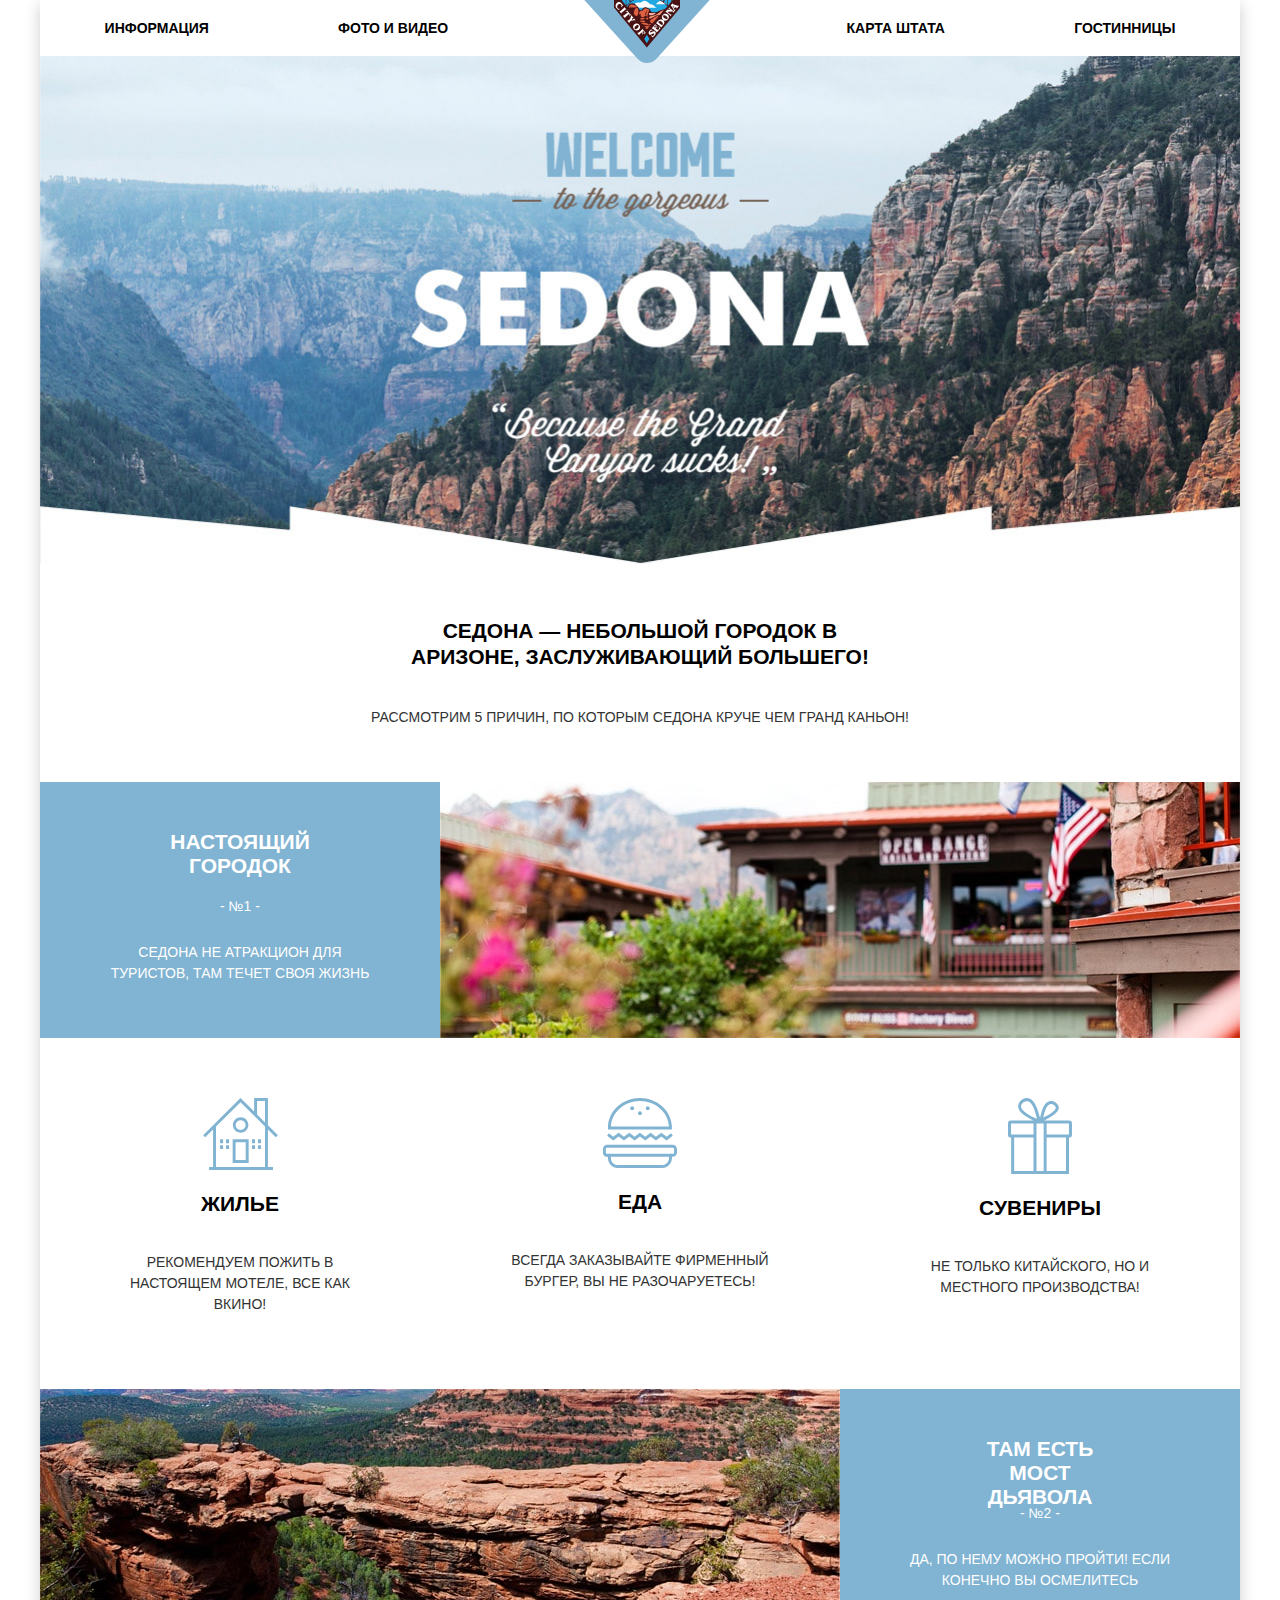
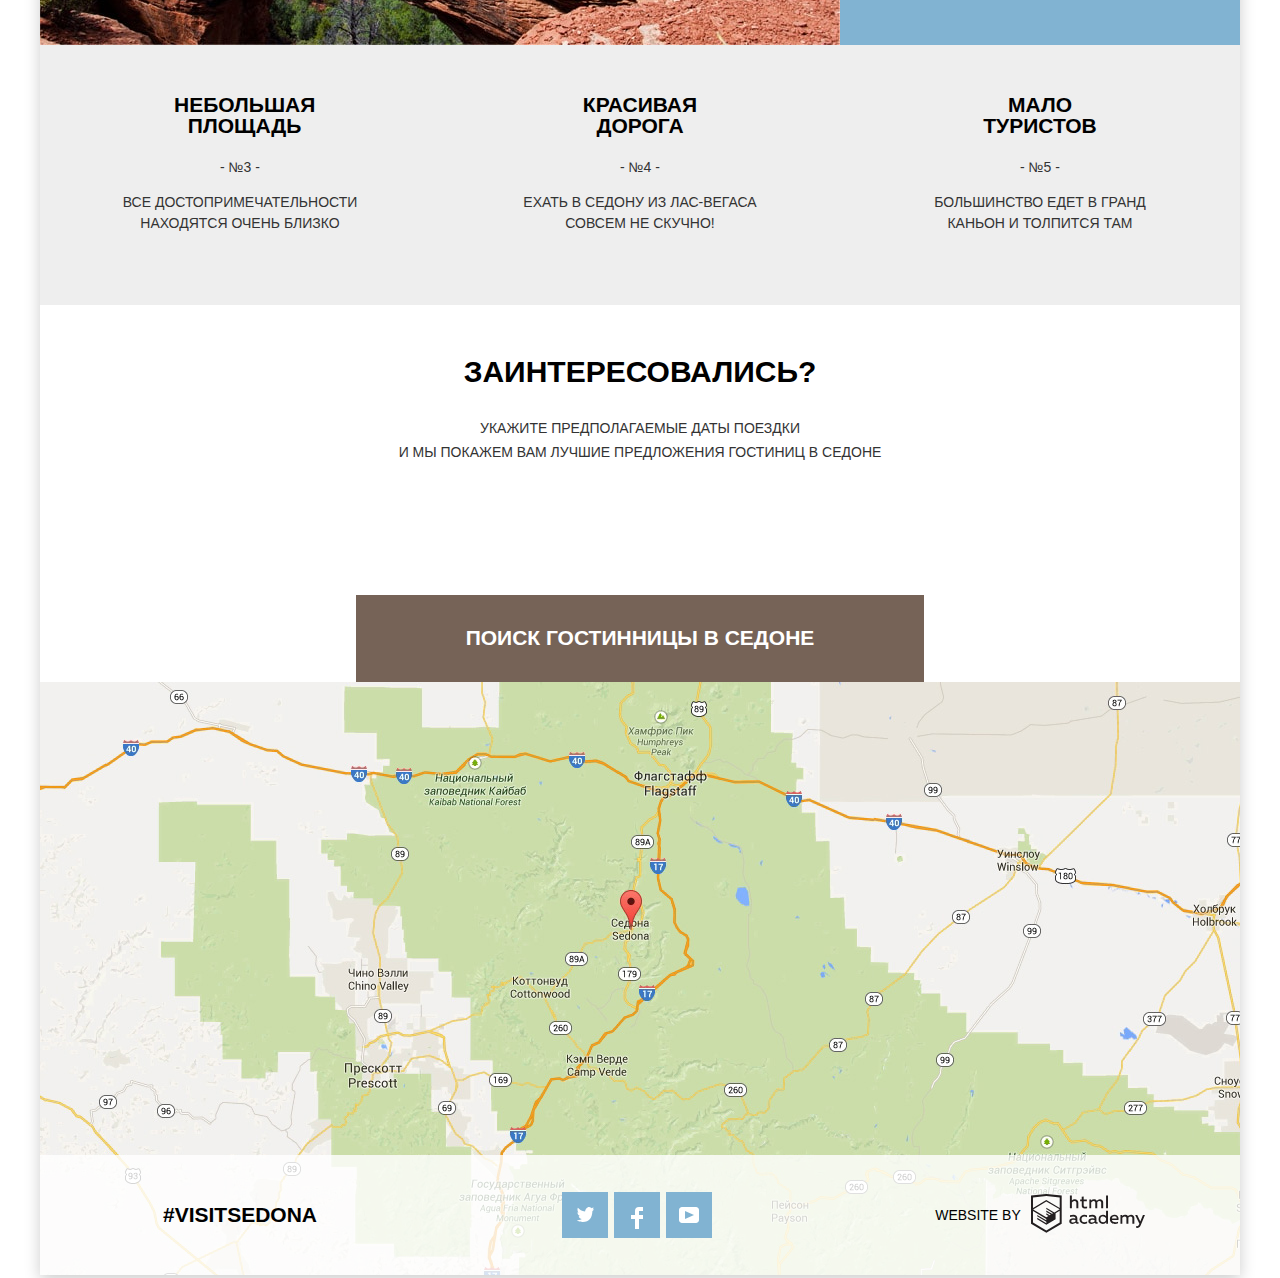
==== commit bf66a68a: "Сдача проекта (попытка 2)" ====
--- a/index.html
+++ b/index.html
@@ -1,176 +1,181 @@
 <!DOCTYPE html>
-<html lang='ru'>
+<html lang="ru">
 
 <head>
-    <meta charset='utf-8'>
+    <meta charset="utf-8">
     <title>HTML Academy: Sedona </title>
     <link href="css/normalize.css" rel="stylesheet">
-    <link href="css/style.min.css" rel="stylesheet">
+    <link href="css/style.css" rel="stylesheet">
     <link href="https://fonts.googleapis.com/css?family=PT+Sans:400,700" rel="stylesheet">
 </head>
 
 <body>
-    <header class='main-header'>
-        <nav class='main-navigation'>
-            <ul class='site-navigation'>
-                <li class='nav-item1'> <a href='./info.html'>Информация</a> </li>
-                <li class='nav-item2'> <a href='./foto-video.html'>Фото и видео</a> </li>
-                <li class='main-header-logo'>
-                    <a class='main-header-logo' href='./index.html'><img class='svg_logo_sedona' src='svg/logo-sedona.svg' width='140' height='70' alt='Logo for project Sedona'></a>
+    <header class="main-header">
+        <nav class="main-navigation">
+            <ul class="site-navigation">
+                <li class="nav-item1"> <a href="./info.html">Информация</a> </li>
+                <li class="nav-item2"> <a href="./foto-video.html">Фото и видео</a> </li>
+                <li class="main-header-logo">
+                    <a class="main-header-logo" href="./index.html"><img class="svg_logo_sedona" src="img/logo-sedona.svg" width="140" height="70" alt="Logo for project Sedona"></a>
                 </li>
-                <li class='nav-item4'> <a href='./map.html'>Карта штата</a> </li>
-                <li class='nav-item5'> <a href='./catalog.html'>Гостинницы</a> </li>
+                <li class="nav-item4"> <a href="./map.html">Карта штата</a> </li>
+                <li class="nav-item5"> <a href="./catalog.html">Гостинницы</a> </li>
             </ul>
         </nav>
-        <div class='logo-image'> <img class='img_sedona_logo' src='img/sedona-logo.jpg' width='1200' height='510' alt='Logo picture Sedona'> </div>
+        <div class="logo-image"> <img class="img_sedona_logo" src="img/sedona-logo.jpg" width="1200" height="510" alt="Logo picture Sedona"> </div>
     </header>
-    <main class='container'>
-        <h1 class='visually-hidden'>HTML Sedona</h1>
-        <div class='block-description'>
-            <p class='container-title'>Седона — небольшой городок в Аризоне, заслуживающий большего!</p>
-            <p class='container-text'>Рассмотрим 5 причин, по которым Седона круче чем Гранд Каньон!</p>
+    <main class="container">
+        <h1 class="visually-hidden">HTML Sedona</h1>
+        <div class="block-description">
+            <p class="container-title">Седона — небольшой городок в Аризоне, заслуживающий большего!</p>
+            <p class="container-text">Рассмотрим 5 причин, по которым Седона круче чем Гранд Каньон!</p>
         </div>
-        <div class='picture-service-1'>
-            <div class='block-picture-house'>
-                <h3 class='visually-hidden'>Изображение города</h3> <img class='img_hotel_photo service-picture-1' src='img/hotel-photo.jpg' width='800' height='256' alt='sedona promo'>
+        <div class="picture-service-1">
+            <div class="block-picture-house">
+                <h3 class="visually-hidden">Изображение города</h3><img class="img_hotel_photo service-picture-1" src="img/hotel-photo.jpg" width="800" height="256" alt="sedona promo">
             </div>
-            <div class='service-block'> <span class='picture-title'>Настоящий городок</span>
-                <p class='picture-text'>- №1 -</p>
-                <p class='info-text'>Седона не атракцион для туристов, там течет своя жизнь</p>
+            <div class="service-block"> <span class="picture-title">Настоящий городок</span>
+                <p class="picture-text">- №1 -</p>
+                <p class="info-text">Седона не атракцион для туристов, там течет своя жизнь</p>
             </div>
         </div>
-        <section class='service'>
-            <h2 class='visually-hidden'>Услуги Седоны</h2>
-            <ul class='service-content-1'>
-                <li class='service-item-1'> <img src='svg/icon-1.svg' width='75' height='72' alt='Жилье'>
-                    <p class='item-title'>Жилье</p>
-                    <p class='service-article-1'>Рекомендуем пожить в настоящем мотеле, все как вкино!</p>
+        <section class="service">
+            <h2 class="visually-hidden">Услуги Седоны</h2>
+            <ul class="service-content-1">
+                <li class="service-item-1"> <img src="img/icon-1.svg" width="75" height="72" alt="Жилье">
+                    <p class="item-title">Жилье</p>
+                    <p class="service-article-1">Рекомендуем пожить в настоящем мотеле, все как вкино!</p>
                 </li>
-                <li class='service-item-2'> <img src='svg/icon-3.svg' width='74' height='70' alt='Еда'>
-                    <p class='item-title'>Еда</p>
-                    <p class='service-article-2'>Всегда заказывайте фирменный бургер, вы не разочаруетесь!</p>
+                <li class="service-item-2"> <img src="img/icon-3.svg" width="74" height="70" alt="Еда">
+                    <p class="item-title">Еда</p>
+                    <p class="service-article-2">Всегда заказывайте фирменный бургер, вы не разочаруетесь!</p>
                 </li>
-                <li class='service-item-3'> <img src='svg/icon-2.svg' width='64' height='76' alt='Сувениры'>
-                    <p class='item-title'>Сувениры</p>
-                    <p class='service-article-3'>Не только китайского, но и местного производства!</p>
+                <li class="service-item-3"> <img src="img/icon-2.svg" width="64" height="76" alt="Сувениры">
+                    <p class="item-title">Сувениры</p>
+                    <p class="service-article-3">Не только китайского, но и местного производства!</p>
                 </li>
             </ul>
         </section>
-        <div class='picture-service-2'>
-            <div class='block-picture-bridge'>
-                <h3 class='visually-hidden'>Изображение моста</h3> <img class='img_devil_photo' src='img/devil-photo.jpg' width='800' height='256' alt='sedona promo'>
+        <div class="picture-service-2">
+            <div class="block-picture-bridge">
+                <h3 class="visually-hidden">Изображение моста</h3> <img class="img_devil_photo" src="img/devil-photo.jpg" width="800" height="256" alt="sedona promo">
             </div>
-            <div class='service-block'>
-                <p class='picture-title'>Там есть Мост Дьявола</p>
-                <p class='picture-text'>- №2 -</p>
-                <p class='info-text'>Да, по нему можно пройти! Если конечно вы осмелитесь</p>
+            <div class="service-block">
+                <p class="picture-title">Там есть Мост Дьявола</p>
+                <p class="picture-text">- №2 -</p>
+                <p class="info-text">Да, по нему можно пройти! Если конечно вы осмелитесь</p>
             </div>
         </div>
-        <section class='service-content-2'>
-            <h2 class='visually-hidden'>Информация о Седоне</h2>
-            <ul class='service-2'>
-                <li class='service-item-4'>
-                    <p class='item-title-service'>Небольшая площадь</p>
-                    <p class='infoindex-2'>- №3 -</p>
+        <section class="service-content-2">
+            <h2 class="visually-hidden">Информация о Седоне</h2>
+            <ul class="service-2">
+                <li class="service-item-4">
+                    <p class="item-title-service">Небольшая площадь</p>
+                    <p class="infoindex-2">- №3 -</p>
                     <p>Все достопримечательности находятся очень близко</p>
                 </li>
-                <li class='service-item-5'>
-                    <p class='item-title-service'>Красивая дорога</p>
-                    <p class='infoindex-2'>- №4 -</p>
+                <li class="service-item-5">
+                    <p class="item-title-service">Красивая дорога</p>
+                    <p class="infoindex-2">- №4 -</p>
                     <p>Ехать в Седону из Лас-Вегаса совсем не скучно!</p>
                 </li>
-                <li class='service-item-6'>
-                    <p class='item-title-service'>Мало туристов</p>
-                    <p class='infoindex-2'>- №5 -</p>
+                <li class="service-item-6">
+                    <p class="item-title-service">Мало туристов</p>
+                    <p class="infoindex-2">- №5 -</p>
                     <p>Большинство едет в Гранд Каньон и толпится там</p>
                 </li>
             </ul>
         </section>
-        <section class='registration'>
-            <div class='registration-text'>
-                <h2 class='container-title-2'>Заинтересовались?</h2>
-                <div class='container-text button-container'>
-                    <p class='text-data'>Укажите предполагаемые даты поездки</p>
-                    <p class='text-data'>и мы покажем вам лучшие предложения гостиниц в Седоне</p>
+        <section class="registration">
+            <div class="registration-text">
+                <h2 class="container-title-2">Заинтересовались?</h2>
+                <div class="container-text button-container">
+                    <p class="text-data">Укажите предполагаемые даты поездки</p>
+                    <p class="text-data">и мы покажем вам лучшие предложения гостиниц в Седоне</p>
                 </div>
             </div>
-            <div class='search-data-button js-open-modal' id='button-search-sedona'><a href='./form.html'>Поиск гостинницы в Седоне</a></div>
+            <div class="search-data-button js-open-modal" id="button-search-sedona"><a href="./form.html">Поиск гостинницы в Седоне</a></div>
         </section>
     </main>
-    <div class='modal-block'>
-        <form action='https://echo.htmlacademy.ru' method='post'>
-            <div class='departure-block'>
-                <label class='departure-label' for='departure-in'>Дата заезда:</label>
-                <div class='input-wrap'>
-                    <input class='departure-input' value='24 апреля 2017' type='text' name='departure-in' id='departure-in' placeholder='24 апреля 2017'>
-                    <svg class='calendar calendar-1' xmlns='http://www.w3.org/2000/svg' width='21' height='22' viewBox='0 0 21 22'>
-                        <path class='calendar-path' fill='#cacaca' d='M19.251 2.025h-2.845V.648c0-.381-.294-.689-.656-.689-.363 0-.656.308-.656.689v1.377h-3.938V.648c0-.381-.294-.689-.655-.689-.363 0-.657.308-.657.689v1.377H5.906V.648c0-.381-.294-.689-.656-.689-.363 0-.657.308-.657.689v1.377H1.75C.784 2.025 0 2.847 0 3.862v16.302C0 21.179.784 22 1.75 22h17.501c.966 0 1.749-.821 1.749-1.836V3.862c0-1.015-.783-1.837-1.749-1.837zm.437 18.139a.448.448 0 0 1-.437.459H1.75a.45.45 0 0 1-.438-.459V3.862a.45.45 0 0 1 .438-.459h2.844v1.378c0 .381.294.689.657.689.362 0 .656-.308.656-.689V3.403h3.938v1.378c0 .381.294.689.657.689.361 0 .655-.308.655-.689V3.403h3.938v1.378c0 .381.293.689.656.689.362 0 .656-.308.656-.689V3.403h2.845c.241 0 .437.206.437.459v16.302z' />
-                        <path fill='#cacaca' d='M4.594 8.225h2.625v2.066H4.594zM4.594 11.668h2.625v2.067H4.594zM4.594 15.112h2.625v2.066H4.594zM9.188 15.112h2.625v2.066H9.188zM9.188 11.668h2.625v2.067H9.188zM9.188 8.225h2.625v2.066H9.188zM13.781 15.112h2.625v2.066h-2.625zM13.781 11.668h2.625v2.067h-2.625zM13.781 8.225h2.625v2.066h-2.625z' />
-                    </svg> <span class='visually-hidden'>календарь</span> </div>
+    <div class="modal-block">
+        <form action="https://echo.htmlacademy.ru" method="post">
+            <div class="departure-block">
+                <label class="departure-label" for="departure-in">Дата заезда:</label>
+                <div class="input-wrap">
+                    <input class="departure-input" value="24 апреля 2017" type="text" name="departure-in" id="departure-in" placeholder="24 апреля 2017">
+                    <svg class="calendar calendar-1" xmlns="http://www.w3.org/2000/svg" width="21" height="22" viewBox="0 0 21 22">
+                        <path class="calendar-path" fill="#cacaca" d="M19.251 2.025h-2.845V.648c0-.381-.294-.689-.656-.689-.363 0-.656.308-.656.689v1.377h-3.938V.648c0-.381-.294-.689-.655-.689-.363 0-.657.308-.657.689v1.377H5.906V.648c0-.381-.294-.689-.656-.689-.363 0-.657.308-.657.689v1.377H1.75C.784 2.025 0 2.847 0 3.862v16.302C0 21.179.784 22 1.75 22h17.501c.966 0 1.749-.821 1.749-1.836V3.862c0-1.015-.783-1.837-1.749-1.837zm.437 18.139a.448.448 0 0 1-.437.459H1.75a.45.45 0 0 1-.438-.459V3.862a.45.45 0 0 1 .438-.459h2.844v1.378c0 .381.294.689.657.689.362 0 .656-.308.656-.689V3.403h3.938v1.378c0 .381.294.689.657.689.361 0 .655-.308.655-.689V3.403h3.938v1.378c0 .381.293.689.656.689.362 0 .656-.308.656-.689V3.403h2.845c.241 0 .437.206.437.459v16.302z" />
+                        <path fill="#cacaca" d="M4.594 8.225h2.625v2.066H4.594zM4.594 11.668h2.625v2.067H4.594zM4.594 15.112h2.625v2.066H4.594zM9.188 15.112h2.625v2.066H9.188zM9.188 11.668h2.625v2.067H9.188zM9.188 8.225h2.625v2.066H9.188zM13.781 15.112h2.625v2.066h-2.625zM13.781 11.668h2.625v2.067h-2.625zM13.781 8.225h2.625v2.066h-2.625z" />
+                    </svg> <span class="visually-hidden">календарь</span> </div>
             </div>
-            <div class='departure-block'>
-                <label class='departure-label' for='departure-out'>Дата выезда:</label>
-                <div class='input-wrap'>
-                    <input class='departure-input' value='4 июля 2017' type='text' name='departure-out' id='departure-out' placeholder='4 июля 2017'>
-                    <svg class='calendar calendar-2' xmlns='http://www.w3.org/2000/svg' width='21' height='22' viewBox='0 0 21 22'>
-                        <path class='calendar-path' fill='#cacaca' d='M19.251 2.025h-2.845V.648c0-.381-.294-.689-.656-.689-.363 0-.656.308-.656.689v1.377h-3.938V.648c0-.381-.294-.689-.655-.689-.363 0-.657.308-.657.689v1.377H5.906V.648c0-.381-.294-.689-.656-.689-.363 0-.657.308-.657.689v1.377H1.75C.784 2.025 0 2.847 0 3.862v16.302C0 21.179.784 22 1.75 22h17.501c.966 0 1.749-.821 1.749-1.836V3.862c0-1.015-.783-1.837-1.749-1.837zm.437 18.139a.448.448 0 0 1-.437.459H1.75a.45.45 0 0 1-.438-.459V3.862a.45.45 0 0 1 .438-.459h2.844v1.378c0 .381.294.689.657.689.362 0 .656-.308.656-.689V3.403h3.938v1.378c0 .381.294.689.657.689.361 0 .655-.308.655-.689V3.403h3.938v1.378c0 .381.293.689.656.689.362 0 .656-.308.656-.689V3.403h2.845c.241 0 .437.206.437.459v16.302z' />
-                        <path fill='#cacaca' d='M4.594 8.225h2.625v2.066H4.594zM4.594 11.668h2.625v2.067H4.594zM4.594 15.112h2.625v2.066H4.594zM9.188 15.112h2.625v2.066H9.188zM9.188 11.668h2.625v2.067H9.188zM9.188 8.225h2.625v2.066H9.188zM13.781 15.112h2.625v2.066h-2.625zM13.781 11.668h2.625v2.067h-2.625zM13.781 8.225h2.625v2.066h-2.625z' />
-                    </svg> <span class='visually-hidden'>календарь</span> </div>
+            <div class="departure-block">
+                <label class="departure-label" for="departure-out">Дата выезда:</label>
+                <div class="input-wrap">
+                    <input class="departure-input" value="4 июля 2017" type="text" name="departure-out" id="departure-out" placeholder="4 июля 2017">
+                    <svg class="calendar calendar-2" xmlns="http://www.w3.org/2000/svg" width="21" height="22" viewBox="0 0 21 22">
+                        <path class="calendar-path" fill="#cacaca" d="M19.251 2.025h-2.845V.648c0-.381-.294-.689-.656-.689-.363 0-.656.308-.656.689v1.377h-3.938V.648c0-.381-.294-.689-.655-.689-.363 0-.657.308-.657.689v1.377H5.906V.648c0-.381-.294-.689-.656-.689-.363 0-.657.308-.657.689v1.377H1.75C.784 2.025 0 2.847 0 3.862v16.302C0 21.179.784 22 1.75 22h17.501c.966 0 1.749-.821 1.749-1.836V3.862c0-1.015-.783-1.837-1.749-1.837zm.437 18.139a.448.448 0 0 1-.437.459H1.75a.45.45 0 0 1-.438-.459V3.862a.45.45 0 0 1 .438-.459h2.844v1.378c0 .381.294.689.657.689.362 0 .656-.308.656-.689V3.403h3.938v1.378c0 .381.294.689.657.689.361 0 .655-.308.655-.689V3.403h3.938v1.378c0 .381.293.689.656.689.362 0 .656-.308.656-.689V3.403h2.845c.241 0 .437.206.437.459v16.302z" />
+                        <path fill="#cacaca" d="M4.594 8.225h2.625v2.066H4.594zM4.594 11.668h2.625v2.067H4.594zM4.594 15.112h2.625v2.066H4.594zM9.188 15.112h2.625v2.066H9.188zM9.188 11.668h2.625v2.067H9.188zM9.188 8.225h2.625v2.066H9.188zM13.781 15.112h2.625v2.066h-2.625zM13.781 11.668h2.625v2.067h-2.625zM13.781 8.225h2.625v2.066h-2.625z" />
+                    </svg> <span class="visually-hidden">календарь</span> </div>
             </div>
-            <div class='visitors-block'>
-                <div class='adult-block'>
-                    <div class='wrapper-people-1'>
-                        <div class='adult-label'>
-                            <label for='adult'>Взрослые:</label>
+            <div class="visitors-block">
+                <div class="adult-block">
+                    <div class="wrapper-people-1">
+                        <div class="adult-label">
+                            <label for="adult">Взрослые:</label>
                         </div>
-                        <div class='people-number-block'> <span class='visually-hidden'>минус</span>
-                            <button class='button-minus' type='button'>-</button>
-                            <input class='people-input' type='text' name='adult' id='adult' value='2' placeholder='2'> <span class='visually-hidden'>плюс</span>
-                            <button class='button-plus' type='button'>+</button>
+                        <div class="people-number-block"> <span class="visually-hidden">минус</span>
+                            <button class="button-minus" type="button">-</button>
+                            <input class="people-input" type="text" name="adult" id="adult" value="2" placeholder="2"> <span class="visually-hidden">плюс</span>
+                            <button class="button-plus" type="button">+</button>
                         </div>
                     </div>
                 </div>
-                <div class='child-block'>
-                    <div class='wrapper-people-2'>
-                        <div class='child-label'>
-                            <label class='children-label' for='child'>Дети:</label>
+                <div class="child-block">
+                    <div class="wrapper-people-2">
+                        <div class="child-label">
+                            <label class="children-label" for="child">Дети:</label>
                         </div>
-                        <div class='people-number-block'> <span class='visually-hidden'>минус</span>
-                            <button class='button-minus' type='button'>-</button>
-                            <input class='people-input' type='text' name='child' id='child' value='0' placeholder='0'> <span class='visually-hidden'>плюс</span>
-                            <button class='button-plus' type='button'>+</button>
+                        <div class="people-number-block"> <span class="visually-hidden">минус</span>
+                            <button class="button-minus" type="button">-</button>
+                            <input class="people-input" type="text" name="child" id="child" value="0" placeholder="0"> <span class="visually-hidden">плюс</span>
+                            <button class="button-plus" type="button">+</button>
                         </div>
                     </div>
                 </div>
             </div>
             <div>
-                <button class='search-button-index js-close-modal' type='submit'>найти</button>
+                <button class="search-button-index js-close-modal" type="submit">найти</button>
             </div>
         </form>
     </div>
-    <section class='map'>
-        <h3 class='visually-hidden'>Седона на карте</h3>
-        <iframe class='map_iframe' src="https://www.google.com/maps/embed?pb=!1m18!1m12!1m3!1d592671.975170088!2d-112.1175004224166!3d34.854085600806435!2m3!1f0!2f0!3f0!3m2!1i1024!2i768!4f13.1!3m3!1m2!1s0x872da132f942b00d%3A0x5548c523fa6c8efd!2sSedona%2C+AZ+86336%2C+USA!5e0!3m2!1sen!2ssi!4v1559896564362!5m2!1sen!2ssi" height='593' width='1200' allowfullscreen> </iframe>
+    <section class="map">
+        <h3 class="visually-hidden">Седона на карте</h3>
+        <iframe class="map_iframe" src="https://www.google.com/maps/embed?pb=!1m18!1m12!1m3!1d592671.975170088!2d-112.1175004224166!3d34.854085600806435!2m3!1f0!2f0!3f0!3m2!1i1024!2i768!4f13.1!3m3!1m2!1s0x872da132f942b00d%3A0x5548c523fa6c8efd!2sSedona%2C+AZ+86336%2C+USA!5e0!3m2!1sen!2ssi!4v1559896564362!5m2!1sen!2ssi" height="593" width="1200" allowfullscreen> </iframe>
     </section>
-    <footer class='footer-contacts'>
-        <div class='contacts'>
-            <div class='footer-block-tag'> <span class='footer-tag'><a href='#'>#visitsedona</a></span> </div>
-            <div class='footer-block-social'>
-                <div class='social-button'> <a href='#'><span class='visually-hidden'>twitter</span><svg class='svg-social' xmlns="http://www.w3.org/2000/svg" xmlns:xlink="http://www.w3.org/1999/xlink" width='17' height='15' viewBox='0 0 17 15'>
-                            <path fill='#FFF' d="M10.95.144c1.685-.496 2.984.27 3.577 1.179.673-.231 1.331-.481 2.011-.708a2.345 2.345 0 0 1-.857 1.768c.685.17 1.304-.491 1.304-.491-.169 1-1.006 1.788-1.563 2.024-.231 6.75-3.175 11.217-10.077 11.082h-.446c-.41 0-4.164-.46-4.898-1.887 2.271.196 3.893-.422 4.693-1.177-.96-.3-2.679-.477-2.979-2.95.349.106.564.228 1.19.119C1.705 8.247.374 7.53.448 5.33c.285.328 1.067.536 1.34.472C1.085 5.561-.182 2.442.894.85c1.818 1.854 3.735 3.606 7.152 3.773C8.254 2.33 9.183.793 10.95.144z" /></svg></a> </div>
-                <div class='social-button'> <a href='#'><span class='visually-hidden'>facebook</span><svg class='svg-social' xmlns="http://www.w3.org/2000/svg" width="12" height="22" viewBox="0 0 12 22">
-                            <path fill='#FFF' d="M12 4V0H8a4 4 0 0 0-4 4v4H0v4h4v10h4V12h4V8H8V4h4z" /></svg></a> </div>
-                <div class='social-button'> <a href='#'><span class='visually-hidden'>youtube</span><svg class='svg-social' xmlns='http://www.w3.org/2000/svg' xmlns:xlink='http://www.w3.org/1999/xlink' width='20' height='16' viewBox='0 0 20 16'>
-                            <path fill='#FFF' d='M17 0H3C1.35 0 0 1.35 0 3v10c0 1.65 1.35 3 3 3h14c1.65 0 3-1.35 3-3V3c0-1.65-1.35-3-3-3zM6.027 11.998V4.002L15.014 8l-8.987 3.998z' /></svg></a> </div>
+    <footer class="footer-contacts">
+        <div class="contacts">
+            <div class="footer-block-tag"> <span class="footer-tag"><a href="#">#visitsedona</a></span> </div>
+            <div class="footer-block-social">
+                <div class="social-button"> <a href="#"><span class="visually-hidden">twitter</span><svg class="svg-social" xmlns="http://www.w3.org/2000/svg" xmlns:xlink="http://www.w3.org/1999/xlink" width="17" height="15" viewBox="0 0 17 15">
+                            <path fill="#FFF" d="M10.95.144c1.685-.496 2.984.27 3.577 1.179.673-.231 1.331-.481 2.011-.708a2.345 2.345 0 0 1-.857 1.768c.685.17 1.304-.491 1.304-.491-.169 1-1.006 1.788-1.563 2.024-.231 6.75-3.175 11.217-10.077 11.082h-.446c-.41 0-4.164-.46-4.898-1.887 2.271.196 3.893-.422 4.693-1.177-.96-.3-2.679-.477-2.979-2.95.349.106.564.228 1.19.119C1.705 8.247.374 7.53.448 5.33c.285.328 1.067.536 1.34.472C1.085 5.561-.182 2.442.894.85c1.818 1.854 3.735 3.606 7.152 3.773C8.254 2.33 9.183.793 10.95.144z" /></svg></a> </div>
+                <div class="social-button"> <a href="#"><span class="visually-hidden">facebook</span><svg class="svg-social" xmlns="http://www.w3.org/2000/svg" width="12" height="22" viewBox="0 0 12 22">
+                            <path fill="#FFF" d="M12 4V0H8a4 4 0 0 0-4 4v4H0v4h4v10h4V12h4V8H8V4h4z" /></svg></a> </div>
+                <div class="social-button"> <a href="#"><span class="visually-hidden">youtube</span><svg class="svg-social" xmlns="http://www.w3.org/2000/svg" xmlns:xlink="http://www.w3.org/1999/xlink" width="20" height="16" viewBox="0 0 20 16">
+                            <path fill="#FFF" d="M17 0H3C1.35 0 0 1.35 0 3v10c0 1.65 1.35 3 3 3h14c1.65 0 3-1.35 3-3V3c0-1.65-1.35-3-3-3zM6.027 11.998V4.002L15.014 8l-8.987 3.998z" /></svg></a> </div>
             </div>
-            <div class='footer-block-copyrite'> <span class='footer-text-1'>website by</span>
-                <div class='footer-text-2'> <a href='https://htmlacademy.ru/'><span class='visually-hidden'>html academy</span><svg id="Layer_1" data-name="Layer 1" xmlns="http://www.w3.org/2000/svg" width='114' viewBox="0 0 108.08 36.85">
+            <div class="footer-block-copyrite"> <span class="footer-text-1">website by</span>
+                <div class="footer-text-2">
+                    <a href="https://htmlacademy.ru/intensive/htmlcss"><span class="visually-hidden">html academy</span>
+                        <svg id="Layer_1" data-name="Layer 1" xmlns="http://www.w3.org/2000/svg" width="114" viewBox="0 0 108.08 36.85">
                             <title>logo-htmlacademy</title>
-                            <path class='footer-copyrite-path' d="M44.61,26.88a2,2,0,0,0,.55-0.1v1.33a3.25,3.25,0,0,1-1.18.21,1.67,1.67,0,0,1-1.67-1,4.84,4.84,0,0,1-3.14,1.08c-1.51,0-2.91-.83-2.91-2.55,0-2.13,2-2.79,3.71-2.79a11.08,11.08,0,0,1,2.17.25v-0.3c0-1-.76-1.77-2.19-1.77a7.42,7.42,0,0,0-3,.64v-1.7a10.21,10.21,0,0,1,3.19-.55c2.36,0,3.81,1.12,3.81,3.65v3a0.54,0.54,0,0,0,.49.59h0.17Zm-6.44-1.13A1.35,1.35,0,0,0,39.63,27h0.11a3.39,3.39,0,0,0,2.41-1V24.58a9.72,9.72,0,0,0-1.81-.21c-1,0-2.16.33-2.16,1.38h0Zm12.36-6.11a5,5,0,0,1,2.57.64V22a4.08,4.08,0,0,0-2.3-.7,2.75,2.75,0,1,0,0,5.49,5,5,0,0,0,2.43-.64v1.71a6.27,6.27,0,0,1-2.76.57A4.21,4.21,0,0,1,46,24.51q0-.21,0-0.41a4.32,4.32,0,0,1,4.18-4.46h0.38Zm12.17,7.24a2,2,0,0,0,.55-0.1v1.33a3.25,3.25,0,0,1-1.18.21,1.67,1.67,0,0,1-1.67-1,4.84,4.84,0,0,1-3.14,1.08c-1.51,0-2.91-.83-2.91-2.55,0-2.13,2-2.79,3.71-2.79a11.08,11.08,0,0,1,2.17.25v-0.3c0-1-.76-1.77-2.19-1.77a7.42,7.42,0,0,0-3,.64v-1.7a10.21,10.21,0,0,1,3.19-.55c2.36,0,3.81,1.12,3.81,3.65v3a0.54,0.54,0,0,0,.49.59h0.17Zm-6.44-1.13A1.35,1.35,0,0,0,57.73,27h0.11a3.39,3.39,0,0,0,2.41-1V24.58a9.72,9.72,0,0,0-1.81-.21c-1.06,0-2.16.33-2.16,1.38h0ZM73,16V28.2H71.35V26.88a3.88,3.88,0,0,1-3.19,1.54,4.4,4.4,0,0,1,0-8.78,3.81,3.81,0,0,1,3,1.3V16H73Zm-4.53,5.22a2.76,2.76,0,1,0,0,5.52A2.86,2.86,0,0,0,71.15,25V23A2.91,2.91,0,0,0,68.49,21.27ZM79,19.64c3.31,0,4.46,2.68,3.92,5.09H76.7c0.21,1.5,1.67,2.11,3.19,2.11a6.11,6.11,0,0,0,2.64-.59v1.6a7.14,7.14,0,0,1-3,.57C77,28.42,74.78,27,74.78,24a4.18,4.18,0,0,1,4-4.39H79Zm0.09,1.54a2.28,2.28,0,0,0-2.44,2.1v0.06H81.3A2,2,0,0,0,79.13,21.18Zm5.73,7V19.87h1.65v1a3.81,3.81,0,0,1,2.78-1.27A2.86,2.86,0,0,1,91.89,21a4.12,4.12,0,0,1,2.91-1.33A3.06,3.06,0,0,1,98,23V28.2h-1.9V23.05a1.59,1.59,0,0,0-1.42-1.75H94.42a2.8,2.8,0,0,0-2.07,1.12V28.2h-1.9V23.05A1.59,1.59,0,0,0,89,21.31H88.8a3,3,0,0,0-2.21,1.29v5.63H84.86Zm21.31-8.33h1.9l-3.91,9.46c-0.9,2.17-2.09,2.86-3.35,2.86a4.76,4.76,0,0,1-1.1-.14V30.46a2.86,2.86,0,0,0,.85.12c0.9,0,1.58-.64,2.07-1.9l0.17-.42-4-8.4h2l2.86,6.29ZM38.73,1.46V6.22a3.81,3.81,0,0,1,2.7-1.14,3.25,3.25,0,0,1,3.44,3.4v5.15H43V8.72a1.81,1.81,0,0,0-1.61-2h-0.3a2.93,2.93,0,0,0-2.32,1.39v5.52h-1.9V1.46h1.9ZM49.94,2.31v3h3V6.91h-3v3.81c0,1.1.5,1.46,1.58,1.46a4.49,4.49,0,0,0,1.69-.33v1.6A6.8,6.8,0,0,1,51,13.8a2.55,2.55,0,0,1-2.86-2.74V6.89H46.58V5.26h1.5V2.74Zm5.4,11.31V5.28H57v1A3.81,3.81,0,0,1,59.77,5a2.86,2.86,0,0,1,2.6,1.33A4.12,4.12,0,0,1,65.28,5,3.06,3.06,0,0,1,68.44,8.4v5.21h-1.9V8.46a1.59,1.59,0,0,0-1.42-1.75H64.89a2.8,2.8,0,0,0-2.07,1.12v5.78h-1.9V8.46A1.59,1.59,0,0,0,59.5,6.71H59.27A3,3,0,0,0,57.06,8v5.63H55.34ZM71.17,1.45H73V13.6H71.17V1.45ZM14.71,0H14.55L0,1.54V28.21l14.55,8.66,14.55-8.66V1.54Zm12.5,27.1L14.55,34.64,1.9,27.12V16.18l12.59,7.5V25L5.86,19.9v1.31l8.68,5.21v1.39L5.87,22.65V24l8.68,5.21,8.75-5.24V18.31L27.2,16V27.12Zm0-12.53-3.48,2-1.6,1L14.51,13v1.31L21,18.23H21l-0.14.09-1,.54-5.37-3.2V17l4.24,2.52-1,.67-3.2-1.9v1.31l2.1,1.24L14.5,22.1,2,14.65,14.51,7.11Zm0-1.32L14.49,5.76,1.91,13.25v-10L14.56,1.92,27.21,3.25v10h0Z" transform="translate(0 -0.02)" fill="#231f20" />
-                        </svg></a> </div>
+                            <path class="footer-copyrite-path" d="M44.61,26.88a2,2,0,0,0,.55-0.1v1.33a3.25,3.25,0,0,1-1.18.21,1.67,1.67,0,0,1-1.67-1,4.84,4.84,0,0,1-3.14,1.08c-1.51,0-2.91-.83-2.91-2.55,0-2.13,2-2.79,3.71-2.79a11.08,11.08,0,0,1,2.17.25v-0.3c0-1-.76-1.77-2.19-1.77a7.42,7.42,0,0,0-3,.64v-1.7a10.21,10.21,0,0,1,3.19-.55c2.36,0,3.81,1.12,3.81,3.65v3a0.54,0.54,0,0,0,.49.59h0.17Zm-6.44-1.13A1.35,1.35,0,0,0,39.63,27h0.11a3.39,3.39,0,0,0,2.41-1V24.58a9.72,9.72,0,0,0-1.81-.21c-1,0-2.16.33-2.16,1.38h0Zm12.36-6.11a5,5,0,0,1,2.57.64V22a4.08,4.08,0,0,0-2.3-.7,2.75,2.75,0,1,0,0,5.49,5,5,0,0,0,2.43-.64v1.71a6.27,6.27,0,0,1-2.76.57A4.21,4.21,0,0,1,46,24.51q0-.21,0-0.41a4.32,4.32,0,0,1,4.18-4.46h0.38Zm12.17,7.24a2,2,0,0,0,.55-0.1v1.33a3.25,3.25,0,0,1-1.18.21,1.67,1.67,0,0,1-1.67-1,4.84,4.84,0,0,1-3.14,1.08c-1.51,0-2.91-.83-2.91-2.55,0-2.13,2-2.79,3.71-2.79a11.08,11.08,0,0,1,2.17.25v-0.3c0-1-.76-1.77-2.19-1.77a7.42,7.42,0,0,0-3,.64v-1.7a10.21,10.21,0,0,1,3.19-.55c2.36,0,3.81,1.12,3.81,3.65v3a0.54,0.54,0,0,0,.49.59h0.17Zm-6.44-1.13A1.35,1.35,0,0,0,57.73,27h0.11a3.39,3.39,0,0,0,2.41-1V24.58a9.72,9.72,0,0,0-1.81-.21c-1.06,0-2.16.33-2.16,1.38h0ZM73,16V28.2H71.35V26.88a3.88,3.88,0,0,1-3.19,1.54,4.4,4.4,0,0,1,0-8.78,3.81,3.81,0,0,1,3,1.3V16H73Zm-4.53,5.22a2.76,2.76,0,1,0,0,5.52A2.86,2.86,0,0,0,71.15,25V23A2.91,2.91,0,0,0,68.49,21.27ZM79,19.64c3.31,0,4.46,2.68,3.92,5.09H76.7c0.21,1.5,1.67,2.11,3.19,2.11a6.11,6.11,0,0,0,2.64-.59v1.6a7.14,7.14,0,0,1-3,.57C77,28.42,74.78,27,74.78,24a4.18,4.18,0,0,1,4-4.39H79Zm0.09,1.54a2.28,2.28,0,0,0-2.44,2.1v0.06H81.3A2,2,0,0,0,79.13,21.18Zm5.73,7V19.87h1.65v1a3.81,3.81,0,0,1,2.78-1.27A2.86,2.86,0,0,1,91.89,21a4.12,4.12,0,0,1,2.91-1.33A3.06,3.06,0,0,1,98,23V28.2h-1.9V23.05a1.59,1.59,0,0,0-1.42-1.75H94.42a2.8,2.8,0,0,0-2.07,1.12V28.2h-1.9V23.05A1.59,1.59,0,0,0,89,21.31H88.8a3,3,0,0,0-2.21,1.29v5.63H84.86Zm21.31-8.33h1.9l-3.91,9.46c-0.9,2.17-2.09,2.86-3.35,2.86a4.76,4.76,0,0,1-1.1-.14V30.46a2.86,2.86,0,0,0,.85.12c0.9,0,1.58-.64,2.07-1.9l0.17-.42-4-8.4h2l2.86,6.29ZM38.73,1.46V6.22a3.81,3.81,0,0,1,2.7-1.14,3.25,3.25,0,0,1,3.44,3.4v5.15H43V8.72a1.81,1.81,0,0,0-1.61-2h-0.3a2.93,2.93,0,0,0-2.32,1.39v5.52h-1.9V1.46h1.9ZM49.94,2.31v3h3V6.91h-3v3.81c0,1.1.5,1.46,1.58,1.46a4.49,4.49,0,0,0,1.69-.33v1.6A6.8,6.8,0,0,1,51,13.8a2.55,2.55,0,0,1-2.86-2.74V6.89H46.58V5.26h1.5V2.74Zm5.4,11.31V5.28H57v1A3.81,3.81,0,0,1,59.77,5a2.86,2.86,0,0,1,2.6,1.33A4.12,4.12,0,0,1,65.28,5,3.06,3.06,0,0,1,68.44,8.4v5.21h-1.9V8.46a1.59,1.59,0,0,0-1.42-1.75H64.89a2.8,2.8,0,0,0-2.07,1.12v5.78h-1.9V8.46A1.59,1.59,0,0,0,59.5,6.71H59.27A3,3,0,0,0,57.06,8v5.63H55.34ZM71.17,1.45H73V13.6H71.17V1.45ZM14.71,0H14.55L0,1.54V28.21l14.55,8.66,14.55-8.66V1.54Zm12.5,27.1L14.55,34.64,1.9,27.12V16.18l12.59,7.5V25L5.86,19.9v1.31l8.68,5.21v1.39L5.87,22.65V24l8.68,5.21,8.75-5.24V18.31L27.2,16V27.12Zm0-12.53-3.48,2-1.6,1L14.51,13v1.31L21,18.23H21l-0.14.09-1,.54-5.37-3.2V17l4.24,2.52-1,.67-3.2-1.9v1.31l2.1,1.24L14.5,22.1,2,14.65,14.51,7.11Zm0-1.32L14.49,5.76,1.91,13.25v-10L14.56,1.92,27.21,3.25v10h0Z" transform="translate(0 -0.02)" fill="#231f20" />
+                        </svg>
+                    </a>
+                </div>
             </div>
         </div>
     </footer>
     <script type="text/javascript" src="js/script.min.js"></script>
 </body>
+
 </html>
--- a/css/style.css
+++ b/css/style.css
@@ -0,0 +1,1452 @@
+body {
+    font-family: "PTSans", Arial, sans-serif;
+    font-size: 14px;
+    color: black;
+    text-transform: uppercase;
+    list-style: none;
+    -webkit-box-shadow: 0px 5px 15px 0px rgba(0, 0, 1, 0.2);
+            box-shadow: 0px 5px 15px 0px rgba(0, 0, 1, 0.2);
+    max-width: 1200px;
+    margin: 0 auto;
+    min-height: 100vh;
+    font-stretch: semi-condensed;
+    position: relative;
+}
+
+buttom:focus {
+    outline: 3px solid red;
+    outline-offset: 0;
+}
+
+.main-navigation {
+    display: -webkit-box;
+    display: -ms-flexbox;
+    display: flex;
+    -webkit-box-orient: horizontal;
+    -webkit-box-direction: normal;
+        -ms-flex-direction: row;
+            flex-direction: row;
+    -ms-flex-line-pack: start;
+        align-content: flex-start;
+    font-weight: bold;
+    height: 56px;
+}
+
+.svg_logo_sedona {
+    width: 140px;
+    height: 70px;
+}
+
+.nav-item1,
+.nav-item2,
+.nav-item4,
+.nav-item5,
+.main-header-logo {
+    color: black;
+    list-style: none;
+}
+
+.main-header-logo {
+    min-width: 140px;
+    min-height: 70px;
+    -webkit-box-sizing: border-box;
+            box-sizing: border-box;
+    font-size: 0;
+}
+
+.site-navigation {
+    -webkit-box-sizing: border-box;
+            box-sizing: border-box;
+    display: -webkit-box;
+    display: -ms-flexbox;
+    display: flex;
+    -webkit-box-align: center;
+        -ms-flex-align: center;
+            align-items: center;
+    margin: 0;
+    width: 100%;
+    padding: 0;
+    -ms-flex-pack: distribute;
+        justify-content: space-around;
+    white-space: normal;
+}
+
+.logo-image {
+    position: relative;
+    z-index: -1;
+}
+
+.site-navigation a:hover,
+.site-navigation a:focus {
+    color: #81b3d2;
+}
+
+.site-navigation a:active {
+    color: #bdbbbc;
+}
+
+.navigation-current {
+    color: #766357;
+    list-style: none;
+}
+
+.button:hover,
+.button:focus,
+.button:active {
+    background-color: #663d15;
+}
+
+
+.picture-service-2,
+.picture-service-1 {
+    display: -webkit-box;
+    display: -ms-flexbox;
+    display: flex;
+    -webkit-box-orient: horizontal;
+    -webkit-box-direction: normal;
+        -ms-flex-direction: row;
+            flex-direction: row;
+    height: 256px;
+    width: 100%;
+}
+
+.service-item {
+    -webkit-box-align: center;
+        -ms-flex-align: center;
+            align-items: center;
+}
+
+.service-item-4,
+.service-item-5,
+.service-item-6,
+.service-item-3,
+.service-item-2,
+.service-item-1 {
+    -webkit-box-sizing: border-box;
+            box-sizing: border-box;
+    display: -webkit-box;
+    display: -ms-flexbox;
+    display: flex;
+    -webkit-box-align: center;
+        -ms-flex-align: center;
+            align-items: center;
+    -webkit-box-orient: vertical;
+    -webkit-box-direction: normal;
+        -ms-flex-direction: column;
+            flex-direction: column;
+    line-height: 21px;
+    width: 22%;
+}
+
+.text-data {
+    margin: 0;
+}
+
+.block-picture-house {
+    -webkit-box-sizing: border-box;
+            box-sizing: border-box;
+    height: 100%;
+    -webkit-box-ordinal-group: 3;
+        -ms-flex-order: 2;
+            order: 2;
+    -webkit-box-flex: 2;
+        -ms-flex-positive: 2;
+            flex-grow: 2;
+}
+
+.block-picture-bridge {
+    -webkit-box-sizing: border-box;
+            box-sizing: border-box;
+    height: 100%;
+    -webkit-box-flex: 2;
+        -ms-flex-positive: 2;
+            flex-grow: 2;
+
+}
+
+.footer-text-1 {
+    -ms-flex-item-align: center;
+        -ms-grid-row-align: center;
+        align-self: center;
+    margin-right: 10px;
+}
+
+.footer-text-2 {
+    -ms-flex-item-align: center;
+        -ms-grid-row-align: center;
+        align-self: center;
+    cursor: pointer;
+}
+
+.footer-text-2:hover path,
+.footer-text-2:focus path {
+    fill: #81b3d2;
+}
+
+.footer-text-2:active path {
+    fill: #bdbbbc;
+}
+
+
+.service-block {
+    display: -webkit-box;
+    display: -ms-flexbox;
+    display: flex;
+    -webkit-box-orient: vertical;
+    -webkit-box-direction: normal;
+        -ms-flex-direction: column;
+            flex-direction: column;
+    color: white;
+    min-width: 400px;
+    background-color: #81b3d2;
+    height: 256px;
+    text-align: center;
+    padding: 48px 60px;
+    -webkit-box-sizing: border-box;
+            box-sizing: border-box;
+    -webkit-box-ordinal-group: 2;
+        -ms-flex-order: 1;
+            order: 1;
+    -webkit-box-flex: 1;
+        -ms-flex-positive: 1;
+            flex-grow: 1;
+    width: 33%;
+}
+
+.infoindex-2 {
+    -webkit-box-sizing: border-box;
+            box-sizing: border-box;
+    margin: 0;
+}
+
+.picture-title {
+    margin-top: 0;
+    margin-bottom: 25px;
+    font-size: 21px;
+    font-weight: bold;
+    min-height: 21px;
+    width: 54%;
+    -ms-flex-item-align: center;
+        -ms-grid-row-align: center;
+        align-self: center;
+    -webkit-box-sizing: border-box;
+            box-sizing: border-box;
+}
+
+.picture-text {
+    -webkit-box-sizing: border-box;
+            box-sizing: border-box;
+    margin-top: 22px;
+}
+
+.visually-hidden {
+    position: absolute;
+    clip: rect(0 0 0 0);
+    width: 1px;
+    height: 1px;
+    margin: -1px;
+}
+
+.map_iframe {
+    width: 100%;
+    border: 0;
+    z-index: 3;
+}
+
+.map_img {
+    width: 100%;
+    z-index: -1;
+}
+
+
+.img_devil_photo {
+    height: 100%;
+    width: 100%;
+    -o-object-fit: cover;
+       object-fit: cover;
+}
+
+.img_hotel_photo {
+    width: 100%;
+    height: 100%;
+    -o-object-fit: cover;
+       object-fit: cover;
+}
+
+.img_amara,
+.img_desert,
+.img_villas {
+    width: 100%;
+}
+
+.img_sedona_logo {
+    width: 100%;
+    height: 508px;
+}
+
+a {
+    text-decoration: none;
+    color: black;
+}
+
+.service-2 {
+    background-color: #eeeeee;
+    display: -webkit-box;
+    display: -ms-flexbox;
+    display: flex;
+    width: 100%;
+    -ms-flex-pack: distribute;
+        justify-content: space-around;
+    margin: 0;
+    padding: 0;
+    min-height: 260px;
+    -webkit-box-sizing: border-box;
+            box-sizing: border-box;
+    text-align: center;
+    color: #333333;
+    list-style: none;
+    padding-top: 10px;
+}
+
+.service-content-1 {
+    list-style: none;
+    display: -webkit-box;
+    display: -ms-flexbox;
+    display: flex;
+    margin: 0;
+    padding: 0;
+    -ms-flex-pack: distribute;
+        justify-content: space-around;
+    padding-top: 60px;
+    padding-bottom: 60px;
+}
+
+.service-content-2 {
+    list-style: none;
+    display: -webkit-box;
+    display: -ms-flexbox;
+    display: flex;
+    margin: 0;
+    padding: 0;
+    -ms-flex-pack: distribute;
+        justify-content: space-around;
+}
+
+.info-text {
+    line-height: 21px;
+    font-size: 14px;
+}
+
+.service {
+    text-align: center;
+    color: #333333;
+    list-style: none;
+    line-height: 24px;
+    -webkit-box-sizing: border-box;
+            box-sizing: border-box;
+}
+
+.container-text {
+    text-align: center;
+    color: #333333;
+    list-style: none;
+    line-height: 24px;
+}
+
+.button-container {
+    margin-bottom: 40px;
+}
+
+.registration {
+    -webkit-box-sizing: border-box;
+            box-sizing: border-box;
+    text-align: center;
+    display: -webkit-box;
+    display: -ms-flexbox;
+    display: flex;
+    -webkit-box-orient: vertical;
+    -webkit-box-direction: normal;
+        -ms-flex-direction: column;
+            flex-direction: column;
+    -webkit-box-pack: end;
+        -ms-flex-pack: end;
+            justify-content: flex-end;
+}
+
+.registration-text {
+    min-height: 290px;
+}
+
+
+.container-title-2 {
+    color: black;
+    font-size: 30px;
+    text-align: center;
+    min-height: 36px;
+    margin-top: 50px;
+}
+
+.search-data-button{
+    font: inherit;
+    font-size: 21px;
+	padding-top: 30px;
+    font-weight: bold;
+    background-color: #766357;
+    -webkit-box-sizing: border-box;
+            box-sizing: border-box;
+    width: 568px;
+    height: 87px;
+    text-align: center;
+    vertical-align: middle;
+    -ms-flex-item-align: center;
+        -ms-grid-row-align: center;
+        align-self: center;
+    color: white;
+    line-height: 26px;
+    text-transform: uppercase;
+    border: none;
+    cursor: pointer;
+}
+
+.search-data-button a {
+    color: white;
+}
+
+.search-data-button:hover,
+.search-data-button:focus {
+    background-color: #604e43;
+}
+
+.search-data-button:active {
+    background-color: #503e33;
+    color: #857871;
+}
+
+.item-title {
+    color: black;
+    font-size: 21px;
+    font-weight: bold;
+    text-align: center;
+    line-height: 26px;
+    display: -webkit-box;
+    display: -ms-flexbox;
+    display: flex;
+    -ms-flex-item-align: center;
+        align-self: center;
+}
+
+.container-title {
+    color: black;
+    font-size: 21px;
+    font-weight: bold;
+    text-align: center;
+    line-height: 26px;
+    display: -webkit-box;
+    display: -ms-flexbox;
+    display: flex;
+    width: 40%;
+    -ms-flex-item-align: center;
+        align-self: center;
+}
+
+
+.item-title-service {
+    display: -webkit-box;
+    display: -ms-flexbox;
+    display: flex;
+    font-size: 21px;
+    font-weight: bold;
+    text-align: center;
+    line-height: 21px;
+    padding-top: 18px;
+    width: 50%;
+    -webkit-box-sizing: border-box;
+            box-sizing: border-box;
+    color: black;
+}
+
+
+.search-data {
+    color: white;
+    font-size: 21px;
+    font-weight: bold;
+    text-align: center;
+    line-height: 26px;
+
+}
+
+.button-search {
+    font: inherit;
+    background-color: #81b3d2;
+    color: white;
+    font-size: 21px;
+    line-height: 26px;
+    font-weight: bold;
+    text-align: center;
+    text-transform: uppercase;
+    border: none;
+}
+
+.button-search:hover,
+.button-search:focus {
+    background-color: #669ec0;
+}
+
+
+.search-block {
+    font-weight: bold;
+}
+
+.button-minus {
+    font-size: 21px;
+    font-weight: bold;
+    color: #a9a9a9;
+    background-color: #f2f2f2;
+    border: none;
+    cursor: pointer;
+    line-height: 26px;
+    margin-left: 3px;
+}
+
+.button-plus {
+    width: 26px;
+    height: 26px;
+    font-size: 21px;
+    line-height: 26px;
+    font-weight: bold;
+    color: #a9a9a9;
+    background-color: #f2f2f2;
+    border: none;
+    cursor: pointer;
+    margin-right: -13px;
+}
+
+.input-wrap {
+    font: inherit;
+    background: #f2f2f2;
+    min-width: 340px;
+    -webkit-box-sizing: border-box;
+            box-sizing: border-box;
+}
+
+
+.people-input:hover,
+.departure-input:hover,
+.people-input:focus,
+.departure-input:focus{
+    background: #ebebeb;
+    border: 2px solid #ebebeb;
+}
+
+.people-input:active,
+.people-input:focus,
+.departure-input:active,
+.departure-input:focus {
+    background: white;
+    border: 2px solid #ebebeb;
+}
+
+.departure-input {
+    position: relative;
+    font-size: 14px;
+    font-weight: bold;
+    color: black;
+    text-transform: uppercase;
+    background: transparent;
+    min-width: 330px;
+    height: 38px;
+    border: 2px solid #f2f2f2;
+    padding-left: 10px;
+}
+
+.departure-label {
+    min-width: 112px;
+    padding-top: 8px;
+
+}
+
+.departure-block {
+    margin-bottom: 30px;
+    display: -webkit-box;
+    display: -ms-flexbox;
+    display: flex;
+}
+
+.adult-label {
+    -webkit-box-sizing: border-box;
+            box-sizing: border-box;
+    width: 112px;
+}
+
+.children-label {
+    -webkit-box-sizing: border-box;
+            box-sizing: border-box;
+    position: relative;
+    width: 112px;
+    padding-left: 45px;
+    margin-right: 24px;
+}
+
+
+
+.people-number-block {
+    -webkit-box-sizing: border-box;
+            box-sizing: border-box;
+    background: #f2f2f2;
+    width: 105px;
+    box-sizing: border-box;
+    height: 38px;
+
+}
+
+.wrapper-people-1 {
+    display: -webkit-box;
+    display: -ms-flexbox;
+    display: flex;
+    -webkit-box-sizing: border-box;
+            box-sizing: border-box;
+    width: 235px;
+    -webkit-box-align: center;
+        -ms-flex-align: center;
+            align-items: center;
+}
+
+.wrapper-people-2 {
+    display: -webkit-box;
+    display: -ms-flexbox;
+    display: flex;
+    -webkit-box-sizing: border-box;
+            box-sizing: border-box;
+    width: 218px;
+    -webkit-box-align: center;
+        -ms-flex-align: center;
+            align-items: center;
+}
+
+.visitors-block {
+    display: -webkit-box;
+    display: -ms-flexbox;
+    display: flex;
+    -webkit-box-sizing: border-box;
+            box-sizing: border-box;
+    width: 458px;
+}
+
+.map {
+    height: 593px;
+    width: 100%;
+    background-image: url("../img/map.jpg");
+    text-align: center;
+    z-index: -1;
+}
+
+.footer-contacts {
+    position: absolute;
+    background-color: rgba(255, 255, 255, 0.8);
+    width: 100%;
+    height: 120px;
+    margin-top: -120px;
+}
+
+.footer-contacts-catalog {
+    background-color: rgba(255, 255, 255, 1);
+    width: 100%;
+    height: 120px;
+}
+
+.block-description {
+    -webkit-box-sizing: border-box;
+            box-sizing: border-box;
+    min-height: 215px;
+    display: -webkit-box;
+    display: -ms-flexbox;
+    display: flex;
+    -webkit-box-orient: vertical;
+    -webkit-box-direction: normal;
+        -ms-flex-direction: column;
+            flex-direction: column;
+    padding-top: 30px;
+}
+
+.contacts {
+    display: -webkit-box;
+    display: -ms-flexbox;
+    display: flex;
+    -ms-flex-pack: distribute;
+        justify-content: space-around;
+    min-height: 120px;
+}
+
+.footer-tag a {
+    font-size: 21px;
+    font-weight: bold;
+    line-height: 26px;
+}
+
+.footer-tag a:hover {
+    cursor: pointer;
+}
+
+.footer-block-tag {
+    display: -webkit-box;
+    display: -ms-flexbox;
+    display: flex;
+    -webkit-box-pack: center;
+        -ms-flex-pack: center;
+            justify-content: center;
+    -webkit-box-align: center;
+        -ms-flex-align: center;
+            align-items: center;
+    -webkit-box-sizing: border-box;
+            box-sizing: border-box;
+    -webkit-box-flex: 1;
+        -ms-flex-positive: 1;
+            flex-grow: 1;
+    width: 30%;
+}
+
+.footer-block-social {
+    display: -webkit-box;
+    display: -ms-flexbox;
+    display: flex;
+    -webkit-box-pack: center;
+        -ms-flex-pack: center;
+            justify-content: center;
+    -webkit-box-align: center;
+        -ms-flex-align: center;
+            align-items: center;
+    -webkit-box-sizing: border-box;
+            box-sizing: border-box;
+    -webkit-box-flex: 1;
+        -ms-flex-positive: 1;
+            flex-grow: 1;
+    width: 30%;
+}
+
+.footer-block-copyrite {
+    display: -webkit-box;
+    display: -ms-flexbox;
+    display: flex;
+    -webkit-box-pack: center;
+        -ms-flex-pack: center;
+            justify-content: center;
+    -webkit-box-sizing: border-box;
+            box-sizing: border-box;
+    -webkit-box-flex: 1;
+        -ms-flex-positive: 1;
+            flex-grow: 1;
+    width: 30%;
+}
+
+.social-button:hover,
+.button-search:hover,
+.search-button-index:hover,
+.social-button:focus,
+.button-search:focus,
+.search-button-index:focus {
+    background-color: #669ec0;
+    -webkit-box-sizing: border-box;
+            box-sizing: border-box;
+}
+
+.footer-copyrite-path:hover,
+.footer-copyrite-path:focus{
+    fill: #81b3d2;
+}
+
+.search-button-index:active {
+    color: #88b6d1;
+    background-color: #5496bd;
+    -webkit-box-sizing: border-box;
+            box-sizing: border-box;
+}
+
+.svg-social:active path {
+    opacity: 0.3;
+    background-color: #5496bd;
+    -webkit-box-sizing: border-box;
+            box-sizing: border-box;
+}
+
+.button-plus:active,
+.button-plus:focus,
+.button-minus:active,
+.button-minus:focus {
+    color: #81b3d2;
+}
+
+.button-plus:hover,
+.button-minus:hover,
+.button-plus:focus,
+.button-minus:focus {
+    color: black;
+}
+
+
+.adult-block {
+    -webkit-box-sizing: border-box;
+            box-sizing: border-box;
+}
+
+.child-block {
+    -webkit-box-sizing: border-box;
+            box-sizing: border-box;
+    width: 230px;
+}
+
+.people-input {
+    font: inherit;
+    width: 47px;
+    height: 38px;
+    text-align: center;
+    border: none;
+    background-color: transparent;
+    -webkit-box-sizing: border-box;
+            box-sizing: border-box;
+    color: black;
+}
+
+.calendar {
+    cursor: pointer;
+    background: none;
+    border: none;
+    vertical-align: middle;
+    position: absolute;
+    z-index: 1;
+}
+
+.calendar-1 {
+    top: 61px;
+    right: 63px;
+}
+
+.calendar-2 {
+    top: 135px;
+    right: 63px;
+}
+
+.calendar:hover path,
+.calendar:focus path {
+    fill: black;
+}
+
+.calendar:active path,
+.calendar:focus path {
+    fill: #81b3d2;
+}
+
+.infrastructure,
+.house-type,
+.price-option {
+    border: none;
+}
+
+
+.filter-ul {
+    list-style: none;
+}
+
+.filter-li {
+    margin-bottom: 29px;
+    font-size: 14px;
+    line-height: 21px;
+}
+
+.filter-title-1,
+.filter-title-2 {
+    font-size: 16px;
+    font-weight: bold;
+    line-height: 21px;
+    padding-left: 30px;
+    padding-top: 30px;
+}
+
+.filter-title-3 {
+    font-size: 16px;
+    font-weight: bold;
+    line-height: 21px;
+    padding-top: 30px;
+    margin-bottom: 5px;
+}
+
+.filter-button {
+    font: inherit;
+    font-size: 14px;
+    line-height: 21px;
+    color: white;
+    text-transform: uppercase;
+    background: transparent;
+    border: 2px solid white;
+    border-radius: 2px;
+    outline: none;
+    cursor: pointer;
+    -webkit-box-sizing: border-box;
+            box-sizing: border-box;
+    width: 137px;
+    height: 37px;
+}
+
+.filter-button:hover,
+.filter-button:focus,
+.filter-button:active {
+    color: black;
+    background: white;
+}
+
+.filter {
+    background: #365266 url("../img/bg-hotel.jpg") no-repeat;
+    color: white;
+    background-position: top center;
+    background-repeat: no-repeat;
+    width: 100%;
+    height: 218px;
+    display: -webkit-box;
+    display: -ms-flexbox;
+    display: flex;
+    -ms-flex-pack: distribute;
+        justify-content: space-around;
+}
+
+.infrastructure {
+    -webkit-box-sizing: border-box;
+            box-sizing: border-box;
+    text-align: left;
+}
+
+.house-type {
+    margin-right: 25%;
+}
+
+.price-option {
+    text-align: center;
+}
+
+
+input[type="checkbox"] + label {
+    position: relative;
+    padding-left: 42px;
+    cursor: pointer;
+    line-height: 21px;
+    outline: none;
+}
+
+input[type="checkbox"] + label::before {
+    content: "";
+    position: absolute;
+    top: -4px;
+    left: -6px;
+    min-width: 27px;
+    min-height: 23px;
+    background-image: url("../img/checkbox-off.svg");
+    background-repeat: no-repeat;
+    outline: none;
+    outline: none;
+}
+
+input[type="checkbox"]:checked + label::before {
+    background-image: url("../img/checkbox-on.svg");
+    outline: none;
+}
+
+input[type="checkbox"]:disabled + label::before {
+    background-image: url("../img/checkbox-off.svg");
+    outline: none;
+}
+
+input[type="checkbox"]:disabled + label {
+    color: #6a6a6a;
+    cursor: auto;
+    outline: none;
+}
+
+input[type="checkbox"]:checked:disabled + label::before {
+    background-image: url("../img/checkbox-on.svg");
+}
+
+input[type="checkbox"]:checked:disabled + label {
+    color: #6a6a6a;
+    cursor: auto;
+    outline: none;
+}
+
+.input-desabled {
+    opacity: 0.5;
+}
+
+.price-range {
+    position: relative;
+    margin-bottom: 32px;
+    -webkit-box-sizing: border-box;
+            box-sizing: border-box;
+    text-align: center;
+}
+
+.price-range .scale {
+    min-height: 2px;
+    background-color: rgba(255, 255, 255, 0.3);
+}
+
+.bar {
+    background-color: white;
+}
+
+.price-range .bar {
+    width: 77%;
+    height: 2px;
+}
+
+.range-toggle {
+    position: absolute;
+    top: -9px;
+    min-width: 4px;
+    min-height: 4px;
+    border-radius: 50%;
+    cursor: pointer;
+    background: #ababab;
+    border: 8px solid #ffffff;
+}
+
+
+
+.range-toggle:hover,
+.range-toggle:focus {
+    -webkit-transform: scale(1.1);
+        -ms-transform: scale(1.1);
+            transform: scale(1.1);
+}
+
+.range-toggle-min {
+    left: 0;
+}
+
+.range-toggle-max {
+    right: 50px;
+}
+
+.search-options {
+    display: -webkit-box;
+    display: -ms-flexbox;
+    display: flex;
+    -webkit-box-align: center;
+        -ms-flex-align: center;
+            align-items: center;
+    -ms-flex-pack: distribute;
+        justify-content: space-around;
+    -webkit-box-sizing: border-box;
+            box-sizing: border-box;
+    min-height: 86px;
+    border-bottom: 1px solid #e5e5e5;
+}
+
+.search-type {
+    display: -webkit-box;
+    display: -ms-flexbox;
+    display: flex;
+	margin-left:-15%;
+}
+
+.search-sort{
+	font-size: 12px;
+}
+
+.search-result {
+    -ms-flex-item-align: center;
+        -ms-grid-row-align: center;
+        align-self: center;
+    margin-right: 50px;
+    font-size: 21px;
+    font-weight: bold;
+    -webkit-box-sizing: border-box;
+            box-sizing: border-box;
+}
+
+.search-criteria {
+    display: -webkit-box;
+    display: -ms-flexbox;
+    display: flex;
+    font-weight: bold;
+    font-size: 12px;
+    line-height: 18px;
+}
+
+.search-parameters {
+    display: -webkit-box;
+    display: -ms-flexbox;
+    display: flex;
+    -webkit-box-sizing: border-box;
+            box-sizing: border-box;
+    width: 280px;
+    -webkit-box-pack: justify;
+        -ms-flex-pack: justify;
+            justify-content: space-between;
+	align-self: center;
+}
+
+.search-arrows {
+    display: -webkit-box;
+    display: -ms-flexbox;
+    display: flex;
+    -webkit-box-sizing: border-box;
+            box-sizing: border-box;
+    padding: 0;
+}
+
+.search-parameters,
+.search-arrows {
+    list-style: none;
+    font-size: 12px;
+}
+
+
+.search-parameters a {
+    font-size: 12px;
+    min-height: 18px;
+    color: rgba(0, 0, 0, 0.3);
+    -webkit-text-decoration: underline dotted #81b3d2;
+            text-decoration: underline dotted #81b3d2;
+}
+
+.search-parameters a:hover {
+    color: #81b3d2;
+    -webkit-text-decoration: underline dotted #81b3d2;
+            text-decoration: underline dotted #81b3d2;
+}
+
+.search-parameters a:active {
+    color: black;
+    text-decoration: none;
+}
+
+.search-parameters a:focus {
+    color: #81b3d2;
+    text-decoration: none;
+}
+
+.search-results {
+    margin: 0;
+}
+
+.price-min-max {
+    margin-bottom: 20px;
+    border: 2px solid white;
+    padding: 5px;
+    border-radius: 2px;
+}
+
+.price-input-1 {
+    font: inherit;
+    text-transform: uppercase;
+    text-align: center;
+    border: none;
+    cursor: pointer;
+    color: white;
+    -webkit-box-sizing: border-box;
+            box-sizing: border-box;
+    background: transparent;
+    min-height: 21px;
+    width: 48%;
+}
+
+.price-input-2 {
+    font: inherit;
+    text-transform: uppercase;
+    text-align: center;
+    border: none;
+    cursor: pointer;
+    color: white;
+    -webkit-box-sizing: border-box;
+            box-sizing: border-box;
+    background: transparent;
+    min-height: 21px;
+    border-left: 2px solid white;
+    width: 50%;
+}
+
+.search-arrows-path:hover {
+    fill: black;
+}
+
+.search-arrows-path:focus,
+.search-arrows-path:active {
+    fill: #81b3d2;
+}
+
+.arrows{
+	margin-right: -15%;
+}
+
+.house-title {
+    font-size: 21px;
+    color: black;
+    font-weight: bold;
+    text-align: left;
+}
+
+.house-title a:hover,
+.house-title a:focus {
+    color: #81b3d2;
+}
+
+.house-title a:active {
+    color: #cacaca;
+    font-weight: normal;
+}
+
+.catalog-list {
+    display: -webkit-box;
+    display: -ms-flexbox;
+    display: flex;
+    font-size: 14px;
+    color: #b6b6b6;
+    border-bottom: 1px solid #e5e5e5;
+    -webkit-box-sizing: border-box;
+            box-sizing: border-box;
+    min-height: 150px;
+    -ms-flex-pack: distribute;
+        justify-content: space-around;
+    -webkit-box-align: center;
+        -ms-flex-align: center;
+            align-items: center;
+}
+
+.picture-info {
+    display: -webkit-box;
+    display: -ms-flexbox;
+    display: flex;
+}
+
+.catalog-picture {
+    -webkit-box-sizing: border-box;
+            box-sizing: border-box;
+    max-width: 135px;
+    max-height: 150px;
+}
+
+.catalog-info {
+    -webkit-box-sizing: border-box;
+            box-sizing: border-box;
+    margin-left: 30px;
+    vertical-align: middle;
+}
+
+.catalog-rate {
+    position: relative;
+    text-align: right;
+    width: 110px;
+    -webkit-box-sizing: border-box;
+            box-sizing: border-box;
+    margin-left: 32%;
+    vertical-align: middle;
+}
+
+.button-reservation:hover,
+.button-reservation:focus,
+.button-reservation:active {
+    background-color: #887e78;
+}
+
+.button-info {
+    font-family: "PTSans", Arial, sans-serif;
+    font-size: 14px;
+    color: white;
+    text-transform: uppercase;
+    min-width: 110px;
+    min-height: 27px;
+    -webkit-box-sizing: border-box;
+            box-sizing: border-box;
+    border: none;
+    text-align: center;
+    vertical-align: middle;
+    background-color: #81b3d2;
+    color: white;
+    font-weight: bold;
+    cursor: pointer;
+}
+
+.button-info:hover {
+    background-color: #669ec0;
+    -webkit-box-sizing: border-box;
+            box-sizing: border-box;
+}
+
+.button-info:focus {
+    background-color: #5496bd;
+    -webkit-box-sizing: border-box;
+            box-sizing: border-box;
+    color: #81b3d1;
+}
+
+
+.button-reservation:hover,
+.button-reservation:focus {
+    background-color: #604e43;
+}
+
+.button-reservation:active {
+    background-color: #604e43;
+    color: #877d78;
+}
+
+.button-reservation {
+    width: 142px;
+    height: 27px;
+    -webkit-box-sizing: border-box;
+            box-sizing: border-box;
+    text-align: center;
+    font-size: 14px;
+    background-color: #766357;
+    padding-top: 3px;
+    color: white;
+    font-weight: bold;
+    line-height: 21px;
+    font-family: "PTSans", Arial, sans-serif;
+    text-transform: uppercase;
+    border: none;
+    vertical-align: middle;
+    cursor: pointer;
+}
+
+.rate-stars {
+    margin-top: 0px;
+    margin-bottom: 46px;
+    -webkit-box-sizing: border-box;
+            box-sizing: border-box;
+}
+
+.rate-number {
+    -webkit-box-sizing: border-box;
+            box-sizing: border-box;
+    background-color: #f2f2f2;
+    min-width: 110px;
+    min-height: 27px;
+    text-align: center;
+    line-height: 21px;
+}
+
+.arrow-up {
+    margin-right: 13px;
+}
+
+.catalog-type {
+    position: absolute;
+    -webkit-box-sizing: border-box;
+            box-sizing: border-box;
+    min-width: 110px;
+    min-height: 65px;
+    display: -webkit-box;
+    display: -ms-flexbox;
+    display: flex;
+    padding-top: 7px;
+    -webkit-box-orient: vertical;
+    -webkit-box-direction: normal;
+        -ms-flex-direction: column;
+            flex-direction: column;
+    -webkit-box-pack: justify;
+        -ms-flex-pack: justify;
+            justify-content: space-between;
+}
+
+.catalog-reservation {
+    position: relative;
+    -webkit-box-sizing: border-box;
+            box-sizing: border-box;
+    min-width: 142px;
+    min-height: 65px;
+    margin-left: 116px;
+    display: -webkit-box;
+    display: -ms-flexbox;
+    display: flex;
+    padding-top: 7px;
+    -webkit-box-orient: vertical;
+    -webkit-box-direction: normal;
+        -ms-flex-direction: column;
+            flex-direction: column;
+    -webkit-box-pack: justify;
+        -ms-flex-pack: justify;
+            justify-content: space-between;
+}
+
+.social-button {
+    -webkit-box-sizing: border-box;
+            box-sizing: border-box;
+    min-width: 46px;
+    min-height: 46px;
+    margin-right: 6px;
+    cursor: pointer;
+    text-align: center;
+    background-color: #81b3d2;
+    padding-top: 15px;
+}
+
+.search-button-index {
+    -webkit-box-sizing: border-box;
+            box-sizing: border-box;
+    width: 452px;
+    min-height: 58px;
+    border: none;
+    background-color: #81b3d2;
+    font: inherit;
+    color: #ffffff;
+    font-size: 21px;
+    text-transform: uppercase;
+    line-height: 26px;
+    margin-top: 50px;
+    cursor: pointer;
+}
+
+@-webkit-keyframes animation-opacity {
+    from {
+        opacity: 0
+    }
+
+    to {
+        opacity: 1
+    }
+}
+
+@keyframes animation-opacity {
+    from {
+        opacity: 0
+    }
+
+    to {
+        opacity: 1
+    }
+}
+
+
+.modal-block {
+    font-family: "PTSans", Arial, sans-serif;
+    font-size: 14px;
+    color: black;
+    text-transform: uppercase;
+    position: absolute;
+    z-index: 1;
+    left: 25.2%;
+    right: 25.2%;
+    list-style: none;
+    line-height: 26px;
+    margin: 0 auto;
+    width: 568px;
+    min-height: 400px;
+    font-weight: bold;
+    background: white;
+    padding-top: 50px;
+    -webkit-box-shadow: 0 5px 15px 0 rgba(0, 0, 0, 0.2);
+            box-shadow: 0 5px 15px 0 rgba(0, 0, 0, 0.2);
+    -webkit-box-sizing: border-box;
+            box-sizing: border-box;
+    padding-left: 55px;
+    padding-right: 55px;
+    display: none;
+    -webkit-animation-name: animation-opacity;
+            animation-name: animation-opacity;
+    -webkit-animation-duration: 1.6s;
+            animation-duration: 1.6s;
+}
+
+.js-modal-show {
+    display: -webkit-box;
+    display: -ms-flexbox;
+    display: flex;
+}
